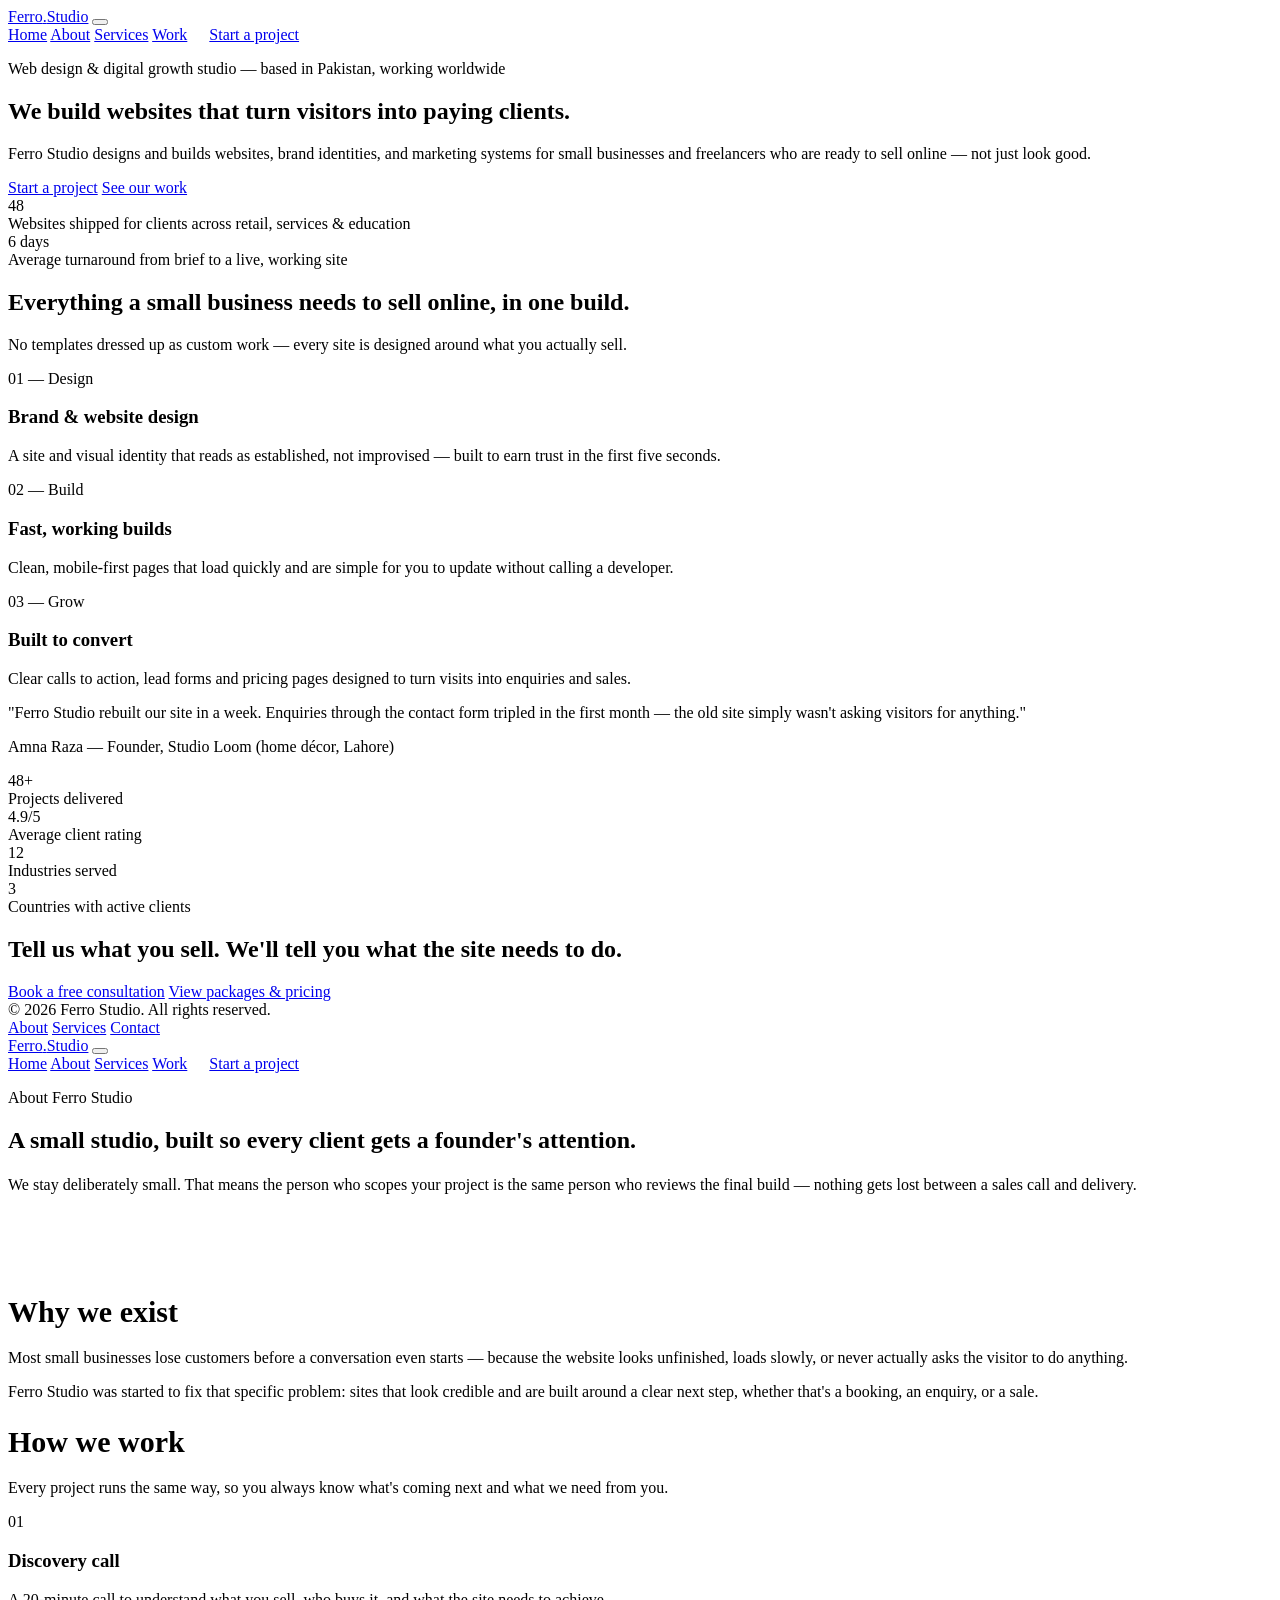
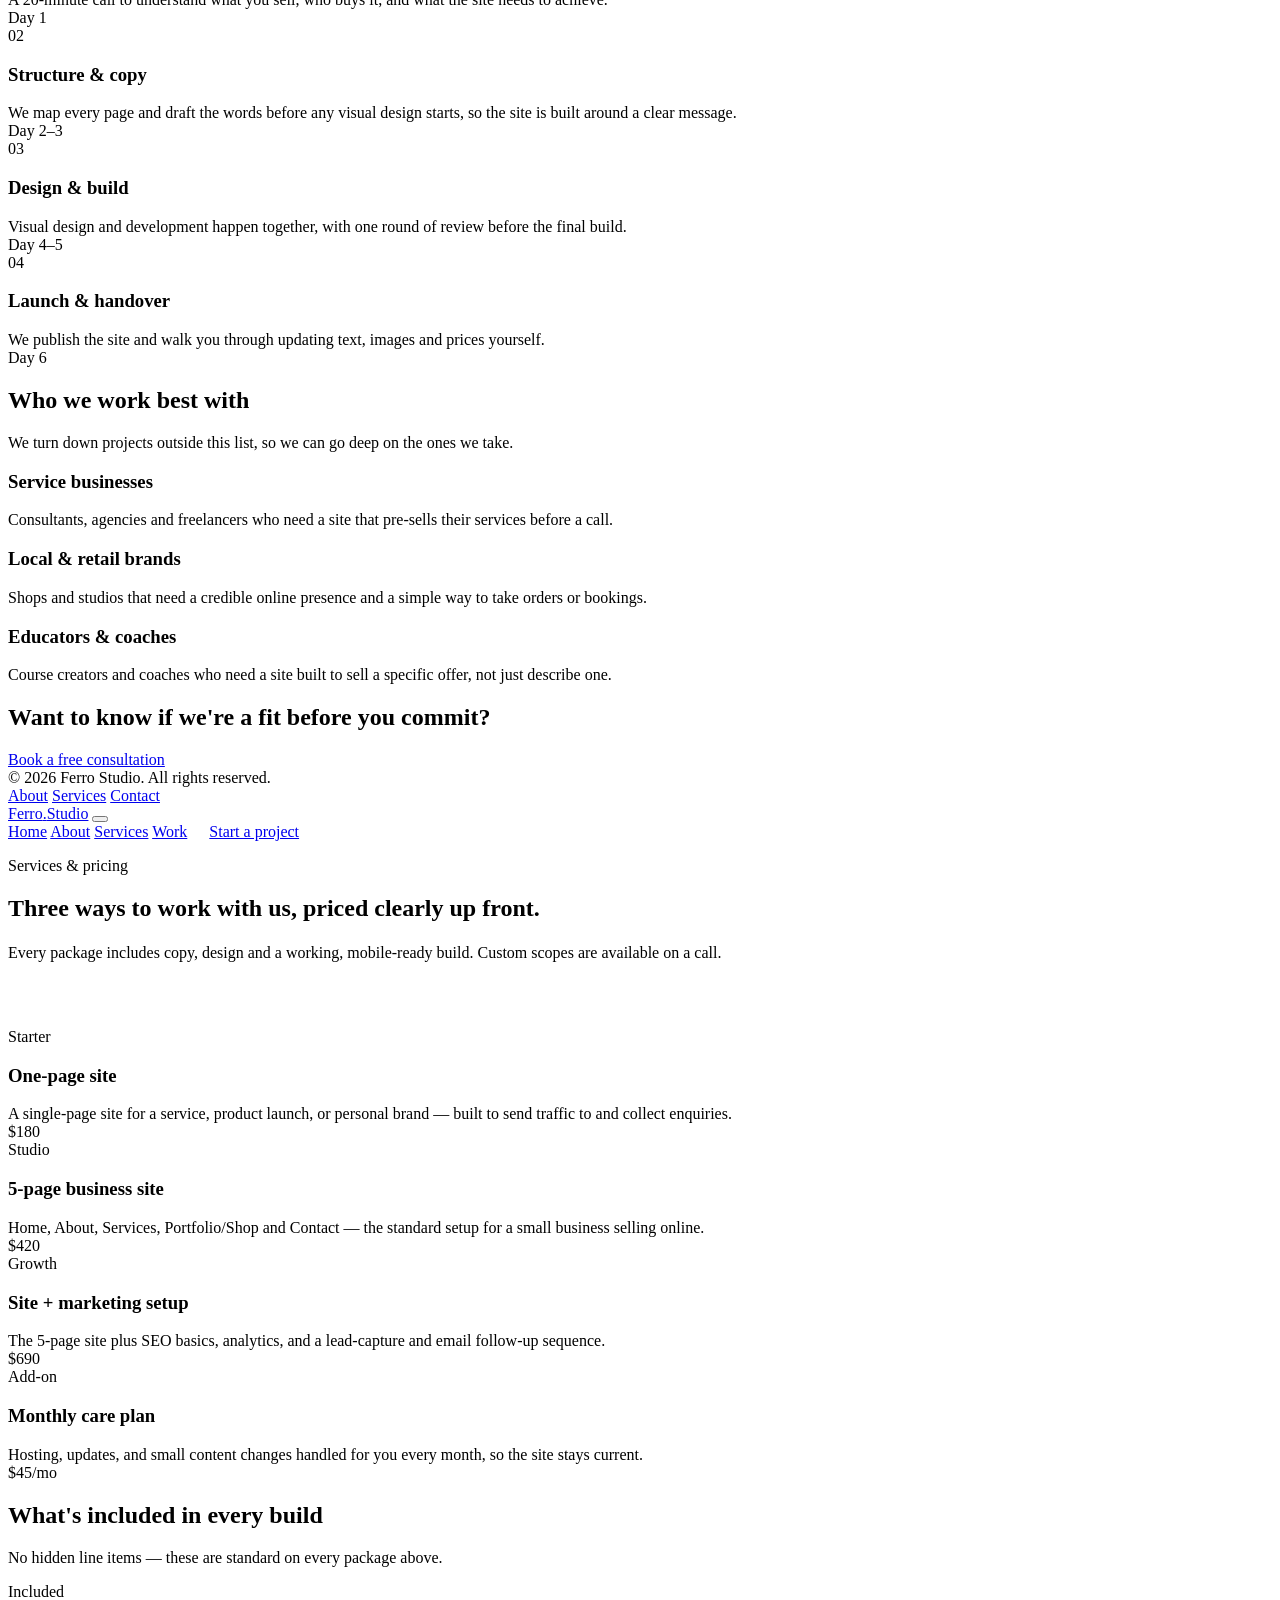
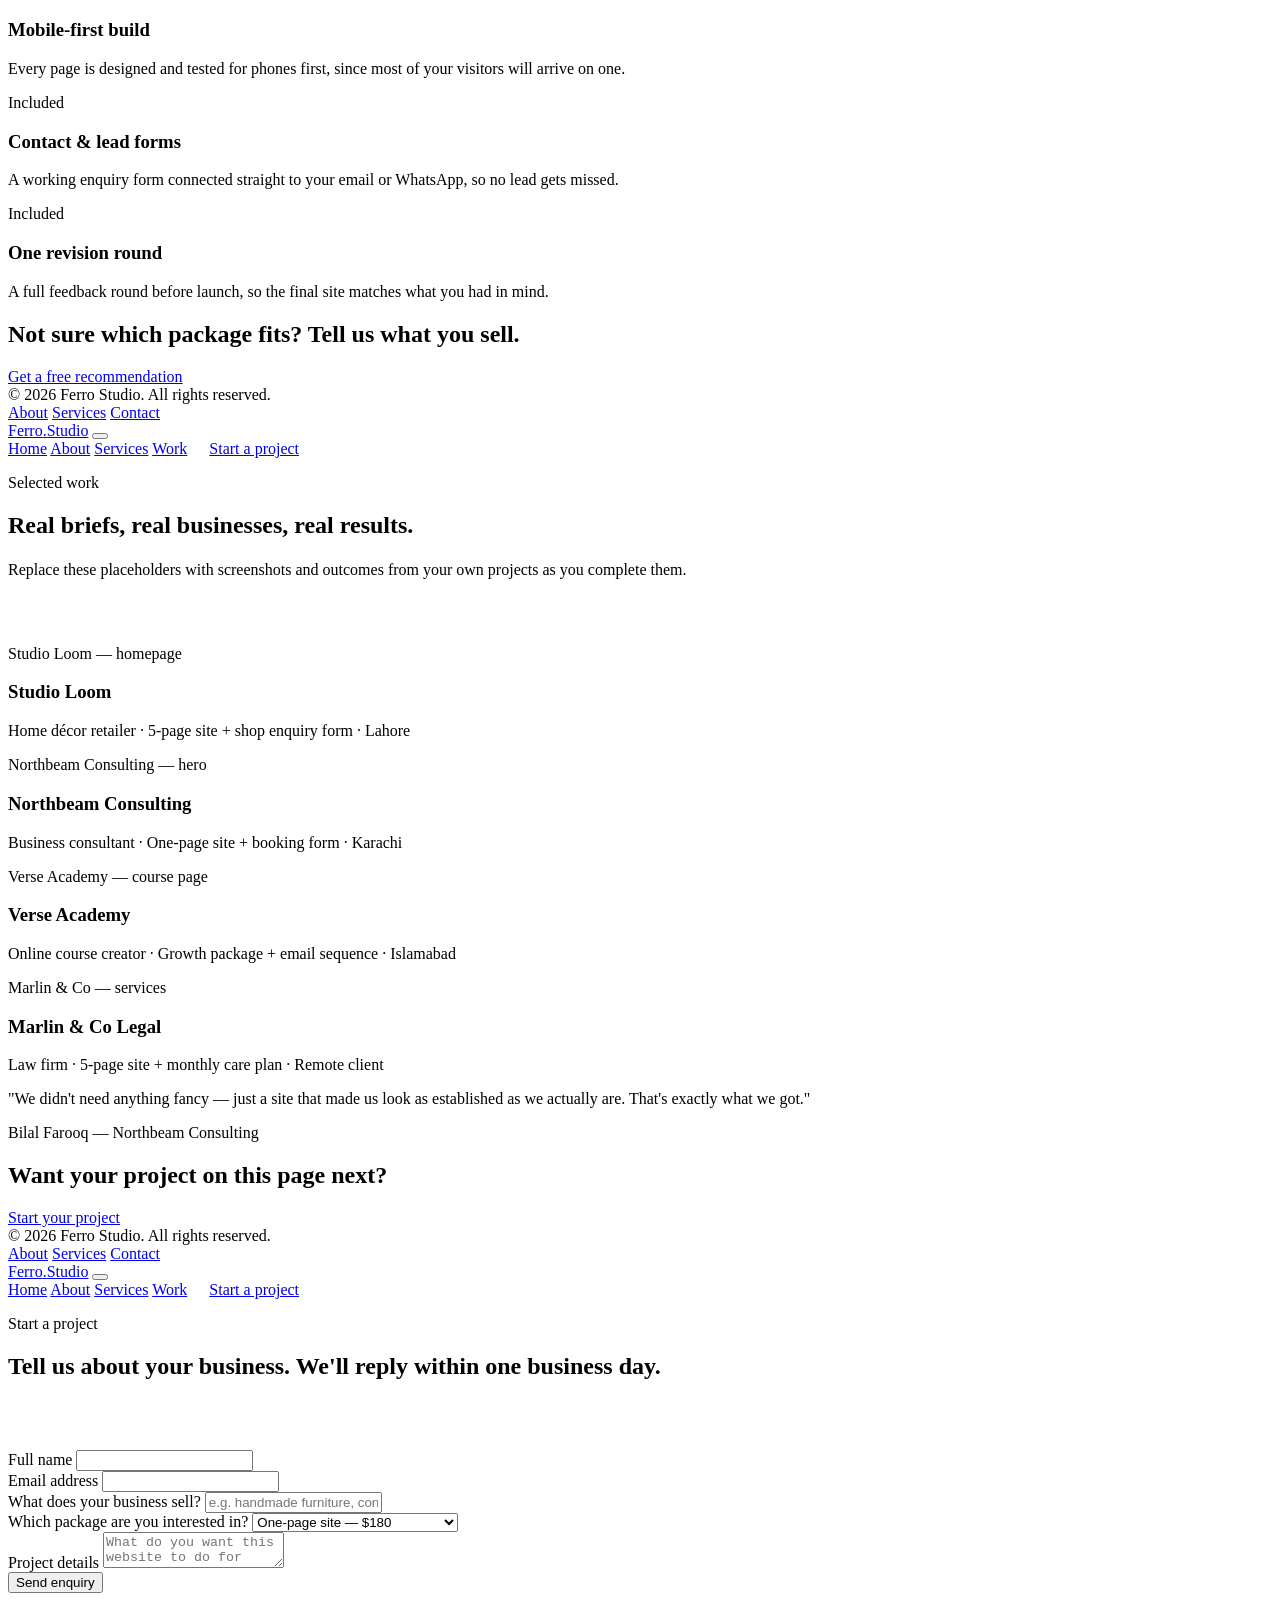
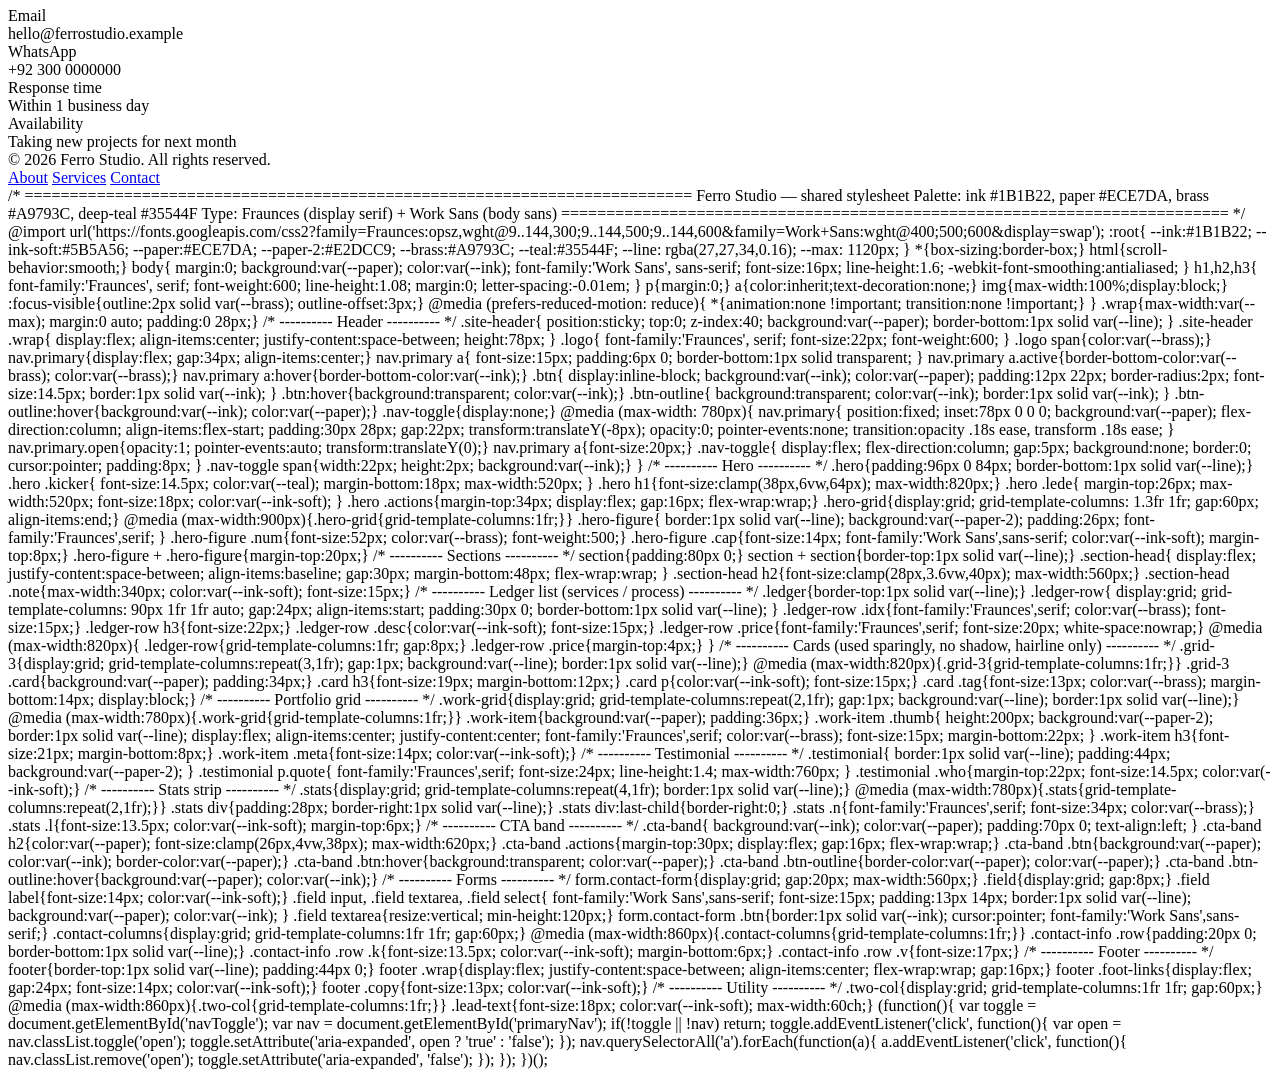
==== index.html @ f10ee331 "Create index.html" ====
<!DOCTYPE html>
<html lang="en">
<head>
<meta charset="UTF-8">
<meta name="viewport" content="width=device-width, initial-scale=1.0">
<title>Ferro Studio — Web Design & Digital Growth Studio</title>
<meta name="description" content="Ferro Studio builds websites, brand identities and growth campaigns for small businesses ready to sell online.">
<link rel="stylesheet" href="style.css">
</head>
<body>

<header class="site-header">
  <div class="wrap">
    <a href="index.html" class="logo">Ferro<span>.</span>Studio</a>
    <button class="nav-toggle" aria-label="Menu" aria-expanded="false" id="navToggle">
      <span></span><span></span><span></span>
    </button>
    <nav class="primary" id="primaryNav">
      <a href="index.html" class="active">Home</a>
      <a href="about.html">About</a>
      <a href="services.html">Services</a>
      <a href="portfolio.html">Work</a>
      <a href="contact.html" class="btn-outline" style="padding:9px 18px; border-radius:2px;">Start a project</a>
    </nav>
  </div>
</header>

<section class="hero">
  <div class="wrap hero-grid">
    <div>
      <p class="kicker">Web design & digital growth studio — based in Pakistan, working worldwide</p>
      <h1>We build websites that turn visitors into paying clients.</h1>
      <p class="lede">Ferro Studio designs and builds websites, brand identities, and marketing systems for small businesses and freelancers who are ready to sell online — not just look good.</p>
      <div class="actions">
        <a href="contact.html" class="btn">Start a project</a>
        <a href="portfolio.html" class="btn-outline">See our work</a>
      </div>
    </div>
    <div>
      <div class="hero-figure">
        <div class="num">48</div>
        <div class="cap">Websites shipped for clients across retail, services & education</div>
      </div>
      <div class="hero-figure">
        <div class="num">6 days</div>
        <div class="cap">Average turnaround from brief to a live, working site</div>
      </div>
    </div>
  </div>
</section>

<section>
  <div class="wrap">
    <div class="section-head">
      <h2>Everything a small business needs to sell online, in one build.</h2>
      <p class="note">No templates dressed up as custom work — every site is designed around what you actually sell.</p>
    </div>
    <div class="grid-3">
      <div class="card">
        <span class="tag">01 — Design</span>
        <h3>Brand & website design</h3>
        <p>A site and visual identity that reads as established, not improvised — built to earn trust in the first five seconds.</p>
      </div>
      <div class="card">
        <span class="tag">02 — Build</span>
        <h3>Fast, working builds</h3>
        <p>Clean, mobile-first pages that load quickly and are simple for you to update without calling a developer.</p>
      </div>
      <div class="card">
        <span class="tag">03 — Grow</span>
        <h3>Built to convert</h3>
        <p>Clear calls to action, lead forms and pricing pages designed to turn visits into enquiries and sales.</p>
      </div>
    </div>
  </div>
</section>

<section>
  <div class="wrap">
    <div class="testimonial">
      <p class="quote">"Ferro Studio rebuilt our site in a week. Enquiries through the contact form tripled in the first month — the old site simply wasn't asking visitors for anything."</p>
      <p class="who">Amna Raza — Founder, Studio Loom (home décor, Lahore)</p>
    </div>
  </div>
</section>

<section>
  <div class="wrap">
    <div class="stats">
      <div><div class="n">48+</div><div class="l">Projects delivered</div></div>
      <div><div class="n">4.9/5</div><div class="l">Average client rating</div></div>
      <div><div class="n">12</div><div class="l">Industries served</div></div>
      <div><div class="n">3</div><div class="l">Countries with active clients</div></div>
    </div>
  </div>
</section>

<section class="cta-band">
  <div class="wrap">
    <h2>Tell us what you sell. We'll tell you what the site needs to do.</h2>
    <div class="actions">
      <a href="contact.html" class="btn">Book a free consultation</a>
      <a href="services.html" class="btn-outline">View packages & pricing</a>
    </div>
  </div>
</section>

<footer>
  <div class="wrap">
    <div class="copy">© 2026 Ferro Studio. All rights reserved.</div>
    <div class="foot-links">
      <a href="about.html">About</a>
      <a href="services.html">Services</a>
      <a href="contact.html">Contact</a>
    </div>
  </div>
</footer>

<script src="script.js"></script>
</body>
</html>
      <!DOCTYPE html>
<html lang="en">
<head>
<meta charset="UTF-8">
<meta name="viewport" content="width=device-width, initial-scale=1.0">
<title>About — Ferro Studio</title>
<meta name="description" content="How Ferro Studio works, and why clients hire us to build websites that sell.">
<link rel="stylesheet" href="style.css">
</head>
<body>

<header class="site-header">
  <div class="wrap">
    <a href="index.html" class="logo">Ferro<span>.</span>Studio</a>
    <button class="nav-toggle" aria-label="Menu" aria-expanded="false" id="navToggle">
      <span></span><span></span><span></span>
    </button>
    <nav class="primary" id="primaryNav">
      <a href="index.html">Home</a>
      <a href="about.html" class="active">About</a>
      <a href="services.html">Services</a>
      <a href="portfolio.html">Work</a>
      <a href="contact.html" class="btn-outline" style="padding:9px 18px; border-radius:2px;">Start a project</a>
    </nav>
  </div>
</header>

<section class="hero" style="padding-bottom:60px;">
  <div class="wrap">
    <p class="kicker">About Ferro Studio</p>
    <h1 style="max-width:760px;">A small studio, built so every client gets a founder's attention.</h1>
    <p class="lede" style="margin-top:22px;">We stay deliberately small. That means the person who scopes your project is the same person who reviews the final build — nothing gets lost between a sales call and delivery.</p>
  </div>
</section>

<section>
  <div class="wrap two-col">
    <div>
      <h2 style="font-size:30px; margin-bottom:20px;">Why we exist</h2>
      <p class="lead-text">Most small businesses lose customers before a conversation even starts — because the website looks unfinished, loads slowly, or never actually asks the visitor to do anything.</p>
      <p class="lead-text" style="margin-top:16px;">Ferro Studio was started to fix that specific problem: sites that look credible and are built around a clear next step, whether that's a booking, an enquiry, or a sale.</p>
    </div>
    <div>
      <h2 style="font-size:30px; margin-bottom:20px;">How we work</h2>
      <p class="lead-text">Every project runs the same way, so you always know what's coming next and what we need from you.</p>
    </div>
  </div>
</section>

<section>
  <div class="wrap">
    <div class="ledger">
      <div class="ledger-row">
        <div class="idx">01</div>
        <div><h3>Discovery call</h3></div>
        <div class="desc">A 20-minute call to understand what you sell, who buys it, and what the site needs to achieve.</div>
        <div class="price">Day 1</div>
      </div>
      <div class="ledger-row">
        <div class="idx">02</div>
        <div><h3>Structure & copy</h3></div>
        <div class="desc">We map every page and draft the words before any visual design starts, so the site is built around a clear message.</div>
        <div class="price">Day 2–3</div>
      </div>
      <div class="ledger-row">
        <div class="idx">03</div>
        <div><h3>Design & build</h3></div>
        <div class="desc">Visual design and development happen together, with one round of review before the final build.</div>
        <div class="price">Day 4–5</div>
      </div>
      <div class="ledger-row">
        <div class="idx">04</div>
        <div><h3>Launch & handover</h3></div>
        <div class="desc">We publish the site and walk you through updating text, images and prices yourself.</div>
        <div class="price">Day 6</div>
      </div>
    </div>
  </div>
</section>

<section>
  <div class="wrap">
    <div class="section-head">
      <h2>Who we work best with</h2>
      <p class="note">We turn down projects outside this list, so we can go deep on the ones we take.</p>
    </div>
    <div class="grid-3">
      <div class="card">
        <h3>Service businesses</h3>
        <p>Consultants, agencies and freelancers who need a site that pre-sells their services before a call.</p>
      </div>
      <div class="card">
        <h3>Local & retail brands</h3>
        <p>Shops and studios that need a credible online presence and a simple way to take orders or bookings.</p>
      </div>
      <div class="card">
        <h3>Educators & coaches</h3>
        <p>Course creators and coaches who need a site built to sell a specific offer, not just describe one.</p>
      </div>
    </div>
  </div>
</section>

<section class="cta-band">
  <div class="wrap">
    <h2>Want to know if we're a fit before you commit?</h2>
    <div class="actions">
      <a href="contact.html" class="btn">Book a free consultation</a>
    </div>
  </div>
</section>

<footer>
  <div class="wrap">
    <div class="copy">© 2026 Ferro Studio. All rights reserved.</div>
    <div class="foot-links">
      <a href="about.html">About</a>
      <a href="services.html">Services</a>
      <a href="contact.html">Contact</a>
    </div>
  </div>
</footer>

<script src="script.js"></script>
</body>
</html>
<!DOCTYPE html>
<html lang="en">
<head>
<meta charset="UTF-8">
<meta name="viewport" content="width=device-width, initial-scale=1.0">
<title>Services & Pricing — Ferro Studio</title>
<meta name="description" content="Website, brand identity and digital marketing packages from Ferro Studio.">
<link rel="stylesheet" href="style.css">
</head>
<body>

<header class="site-header">
  <div class="wrap">
    <a href="index.html" class="logo">Ferro<span>.</span>Studio</a>
    <button class="nav-toggle" aria-label="Menu" aria-expanded="false" id="navToggle">
      <span></span><span></span><span></span>
    </button>
    <nav class="primary" id="primaryNav">
      <a href="index.html">Home</a>
      <a href="about.html">About</a>
      <a href="services.html" class="active">Services</a>
      <a href="portfolio.html">Work</a>
      <a href="contact.html" class="btn-outline" style="padding:9px 18px; border-radius:2px;">Start a project</a>
    </nav>
  </div>
</header>

<section class="hero" style="padding-bottom:50px;">
  <div class="wrap">
    <p class="kicker">Services & pricing</p>
    <h1 style="max-width:760px;">Three ways to work with us, priced clearly up front.</h1>
    <p class="lede" style="margin-top:22px;">Every package includes copy, design and a working, mobile-ready build. Custom scopes are available on a call.</p>
  </div>
</section>

<section>
  <div class="wrap">
    <div class="ledger">
      <div class="ledger-row">
        <div class="idx">Starter</div>
        <div><h3>One-page site</h3></div>
        <div class="desc">A single-page site for a service, product launch, or personal brand — built to send traffic to and collect enquiries.</div>
        <div class="price">$180</div>
      </div>
      <div class="ledger-row">
        <div class="idx">Studio</div>
        <div><h3>5-page business site</h3></div>
        <div class="desc">Home, About, Services, Portfolio/Shop and Contact — the standard setup for a small business selling online.</div>
        <div class="price">$420</div>
      </div>
      <div class="ledger-row">
        <div class="idx">Growth</div>
        <div><h3>Site + marketing setup</h3></div>
        <div class="desc">The 5-page site plus SEO basics, analytics, and a lead-capture and email follow-up sequence.</div>
        <div class="price">$690</div>
      </div>
      <div class="ledger-row">
        <div class="idx">Add-on</div>
        <div><h3>Monthly care plan</h3></div>
        <div class="desc">Hosting, updates, and small content changes handled for you every month, so the site stays current.</div>
        <div class="price">$45/mo</div>
      </div>
    </div>
  </div>
</section>

<section>
  <div class="wrap">
    <div class="section-head">
      <h2>What's included in every build</h2>
      <p class="note">No hidden line items — these are standard on every package above.</p>
    </div>
    <div class="grid-3">
      <div class="card">
        <span class="tag">Included</span>
        <h3>Mobile-first build</h3>
        <p>Every page is designed and tested for phones first, since most of your visitors will arrive on one.</p>
      </div>
      <div class="card">
        <span class="tag">Included</span>
        <h3>Contact & lead forms</h3>
        <p>A working enquiry form connected straight to your email or WhatsApp, so no lead gets missed.</p>
      </div>
      <div class="card">
        <span class="tag">Included</span>
        <h3>One revision round</h3>
        <p>A full feedback round before launch, so the final site matches what you had in mind.</p>
      </div>
    </div>
  </div>
</section>

<section class="cta-band">
  <div class="wrap">
    <h2>Not sure which package fits? Tell us what you sell.</h2>
    <div class="actions">
      <a href="contact.html" class="btn">Get a free recommendation</a>
    </div>
  </div>
</section>

<footer>
  <div class="wrap">
    <div class="copy">© 2026 Ferro Studio. All rights reserved.</div>
    <div class="foot-links">
      <a href="about.html">About</a>
      <a href="services.html">Services</a>
      <a href="contact.html">Contact</a>
    </div>
  </div>
</footer>

<script src="script.js"></script>
</body>
</html>
<!DOCTYPE html>
<html lang="en">
<head>
<meta charset="UTF-8">
<meta name="viewport" content="width=device-width, initial-scale=1.0">
<title>Work — Ferro Studio</title>
<meta name="description" content="Recent websites and brand projects built by Ferro Studio.">
<link rel="stylesheet" href="style.css">
</head>
<body>

<header class="site-header">
  <div class="wrap">
    <a href="index.html" class="logo">Ferro<span>.</span>Studio</a>
    <button class="nav-toggle" aria-label="Menu" aria-expanded="false" id="navToggle">
      <span></span><span></span><span></span>
    </button>
    <nav class="primary" id="primaryNav">
      <a href="index.html">Home</a>
      <a href="about.html">About</a>
      <a href="services.html">Services</a>
      <a href="portfolio.html" class="active">Work</a>
      <a href="contact.html" class="btn-outline" style="padding:9px 18px; border-radius:2px;">Start a project</a>
    </nav>
  </div>
</header>

<section class="hero" style="padding-bottom:50px;">
  <div class="wrap">
    <p class="kicker">Selected work</p>
    <h1 style="max-width:760px;">Real briefs, real businesses, real results.</h1>
    <p class="lede" style="margin-top:22px;">Replace these placeholders with screenshots and outcomes from your own projects as you complete them.</p>
  </div>
</section>

<section>
  <div class="wrap">
    <div class="work-grid">
      <div class="work-item">
        <div class="thumb">Studio Loom — homepage</div>
        <h3>Studio Loom</h3>
        <p class="meta">Home décor retailer · 5-page site + shop enquiry form · Lahore</p>
      </div>
      <div class="work-item">
        <div class="thumb">Northbeam Consulting — hero</div>
        <h3>Northbeam Consulting</h3>
        <p class="meta">Business consultant · One-page site + booking form · Karachi</p>
      </div>
      <div class="work-item">
        <div class="thumb">Verse Academy — course page</div>
        <h3>Verse Academy</h3>
        <p class="meta">Online course creator · Growth package + email sequence · Islamabad</p>
      </div>
      <div class="work-item">
        <div class="thumb">Marlin & Co — services</div>
        <h3>Marlin & Co Legal</h3>
        <p class="meta">Law firm · 5-page site + monthly care plan · Remote client</p>
      </div>
    </div>
  </div>
</section>

<section>
  <div class="wrap">
    <div class="testimonial">
      <p class="quote">"We didn't need anything fancy — just a site that made us look as established as we actually are. That's exactly what we got."</p>
      <p class="who">Bilal Farooq — Northbeam Consulting</p>
    </div>
  </div>
</section>

<section class="cta-band">
  <div class="wrap">
    <h2>Want your project on this page next?</h2>
    <div class="actions">
      <a href="contact.html" class="btn">Start your project</a>
    </div>
  </div>
</section>

<footer>
  <div class="wrap">
    <div class="copy">© 2026 Ferro Studio. All rights reserved.</div>
    <div class="foot-links">
      <a href="about.html">About</a>
      <a href="services.html">Services</a>
      <a href="contact.html">Contact</a>
    </div>
  </div>
</footer>

<script src="script.js"></script>
</body>
</html>
<!DOCTYPE html>
<html lang="en">
<head>
<meta charset="UTF-8">
<meta name="viewport" content="width=device-width, initial-scale=1.0">
<title>Contact — Ferro Studio</title>
<meta name="description" content="Start a website or branding project with Ferro Studio.">
<link rel="stylesheet" href="style.css">
</head>
<body>

<header class="site-header">
  <div class="wrap">
    <a href="index.html" class="logo">Ferro<span>.</span>Studio</a>
    <button class="nav-toggle" aria-label="Menu" aria-expanded="false" id="navToggle">
      <span></span><span></span><span></span>
    </button>
    <nav class="primary" id="primaryNav">
      <a href="index.html">Home</a>
      <a href="about.html">About</a>
      <a href="services.html">Services</a>
      <a href="portfolio.html">Work</a>
      <a href="contact.html" class="active btn-outline" style="padding:9px 18px; border-radius:2px;">Start a project</a>
    </nav>
  </div>
</header>

<section class="hero" style="padding-bottom:50px;">
  <div class="wrap">
    <p class="kicker">Start a project</p>
    <h1 style="max-width:760px;">Tell us about your business. We'll reply within one business day.</h1>
  </div>
</section>

<section style="padding-top:0;">
  <div class="wrap contact-columns">
    <div>
      <form class="contact-form" id="leadForm">
        <div class="field">
          <label for="name">Full name</label>
          <input type="text" id="name" name="name" required>
        </div>
        <div class="field">
          <label for="email">Email address</label>
          <input type="email" id="email" name="email" required>
        </div>
        <div class="field">
          <label for="business">What does your business sell?</label>
          <input type="text" id="business" name="business" placeholder="e.g. handmade furniture, consulting services">
        </div>
        <div class="field">
          <label for="package">Which package are you interested in?</label>
          <select id="package" name="package">
            <option>One-page site — $180</option>
            <option>5-page business site — $420</option>
            <option>Site + marketing setup — $690</option>
            <option>Not sure yet</option>
          </select>
        </div>
        <div class="field">
          <label for="message">Project details</label>
          <textarea id="message" name="message" placeholder="What do you want this website to do for you?"></textarea>
        </div>
        <button type="submit" class="btn">Send enquiry</button>
        <p id="formNote" style="font-size:14px; color:var(--ink-soft);"></p>
      </form>
    </div>
    <div class="contact-info">
      <div class="row">
        <div class="k">Email</div>
        <div class="v">hello@ferrostudio.example</div>
      </div>
      <div class="row">
        <div class="k">WhatsApp</div>
        <div class="v">+92 300 0000000</div>
      </div>
      <div class="row">
        <div class="k">Response time</div>
        <div class="v">Within 1 business day</div>
      </div>
      <div class="row">
        <div class="k">Availability</div>
        <div class="v">Taking new projects for next month</div>
      </div>
    </div>
  </div>
</section>

<footer>
  <div class="wrap">
    <div class="copy">© 2026 Ferro Studio. All rights reserved.</div>
    <div class="foot-links">
      <a href="about.html">About</a>
      <a href="services.html">Services</a>
      <a href="contact.html">Contact</a>
    </div>
  </div>
</footer>

<script src="script.js"></script>
<script>
  document.getElementById('leadForm').addEventListener('submit', function(e){
    e.preventDefault();
    const name = document.getElementById('name').value;
    const email = document.getElementById('email').value;
    const business = document.getElementById('business').value;
    const pkg = document.getElementById('package').value;
    const message = document.getElementById('message').value;
    const subject = encodeURIComponent('New project enquiry — ' + name);
    const body = encodeURIComponent(
      'Name: ' + name + '\nEmail: ' + email + '\nBusiness: ' + business +
      '\nPackage: ' + pkg + '\nDetails: ' + message
    );
    window.location.href = 'mailto:hello@ferrostudio.example?subject=' + subject + '&body=' + body;
    document.getElementById('formNote').textContent = "Opening your email app to send this enquiry…";
  });
</script>
</body>
</html>
/* ==========================================================================
   Ferro Studio — shared stylesheet
   Palette: ink #1B1B22, paper #ECE7DA, brass #A9793C, deep-teal #35544F
   Type: Fraunces (display serif) + Work Sans (body sans)
   ========================================================================== */

@import url('https://fonts.googleapis.com/css2?family=Fraunces:opsz,wght@9..144,300;9..144,500;9..144,600&family=Work+Sans:wght@400;500;600&display=swap');

:root{
  --ink:#1B1B22;
  --ink-soft:#5B5A56;
  --paper:#ECE7DA;
  --paper-2:#E2DCC9;
  --brass:#A9793C;
  --teal:#35544F;
  --line: rgba(27,27,34,0.16);
  --max: 1120px;
}

*{box-sizing:border-box;}
html{scroll-behavior:smooth;}
body{
  margin:0;
  background:var(--paper);
  color:var(--ink);
  font-family:'Work Sans', sans-serif;
  font-size:16px;
  line-height:1.6;
  -webkit-font-smoothing:antialiased;
}
h1,h2,h3{
  font-family:'Fraunces', serif;
  font-weight:600;
  line-height:1.08;
  margin:0;
  letter-spacing:-0.01em;
}
p{margin:0;}
a{color:inherit;text-decoration:none;}
img{max-width:100%;display:block;}
:focus-visible{outline:2px solid var(--brass); outline-offset:3px;}
@media (prefers-reduced-motion: reduce){
  *{animation:none !important; transition:none !important;}
}

.wrap{max-width:var(--max); margin:0 auto; padding:0 28px;}

/* ---------- Header ---------- */
.site-header{
  position:sticky; top:0; z-index:40;
  background:var(--paper);
  border-bottom:1px solid var(--line);
}
.site-header .wrap{
  display:flex; align-items:center; justify-content:space-between;
  height:78px;
}
.logo{
  font-family:'Fraunces', serif;
  font-size:22px;
  font-weight:600;
}
.logo span{color:var(--brass);}
nav.primary{display:flex; gap:34px; align-items:center;}
nav.primary a{
  font-size:15px;
  padding:6px 0;
  border-bottom:1px solid transparent;
}
nav.primary a.active{border-bottom-color:var(--brass); color:var(--brass);}
nav.primary a:hover{border-bottom-color:var(--ink);}
.btn{
  display:inline-block;
  background:var(--ink);
  color:var(--paper);
  padding:12px 22px;
  border-radius:2px;
  font-size:14.5px;
  border:1px solid var(--ink);
}
.btn:hover{background:transparent; color:var(--ink);}
.btn-outline{
  background:transparent; color:var(--ink); border:1px solid var(--ink);
}
.btn-outline:hover{background:var(--ink); color:var(--paper);}
.nav-toggle{display:none;}

@media (max-width: 780px){
  nav.primary{
    position:fixed; inset:78px 0 0 0; background:var(--paper);
    flex-direction:column; align-items:flex-start; padding:30px 28px;
    gap:22px; transform:translateY(-8px); opacity:0; pointer-events:none;
    transition:opacity .18s ease, transform .18s ease;
  }
  nav.primary.open{opacity:1; pointer-events:auto; transform:translateY(0);}
  nav.primary a{font-size:20px;}
  .nav-toggle{
    display:flex; flex-direction:column; gap:5px; background:none; border:0;
    cursor:pointer; padding:8px;
  }
  .nav-toggle span{width:22px; height:2px; background:var(--ink);}
}

/* ---------- Hero ---------- */
.hero{padding:96px 0 84px; border-bottom:1px solid var(--line);}
.hero .kicker{
  font-size:14.5px; color:var(--teal); margin-bottom:18px; max-width:520px;
}
.hero h1{font-size:clamp(38px,6vw,64px); max-width:820px;}
.hero .lede{
  margin-top:26px; max-width:520px; font-size:18px; color:var(--ink-soft);
}
.hero .actions{margin-top:34px; display:flex; gap:16px; flex-wrap:wrap;}

.hero-grid{display:grid; grid-template-columns: 1.3fr 1fr; gap:60px; align-items:end;}
@media (max-width:900px){.hero-grid{grid-template-columns:1fr;}}
.hero-figure{
  border:1px solid var(--line); background:var(--paper-2);
  padding:26px; font-family:'Fraunces',serif;
}
.hero-figure .num{font-size:52px; color:var(--brass); font-weight:500;}
.hero-figure .cap{font-size:14px; font-family:'Work Sans',sans-serif; color:var(--ink-soft); margin-top:8px;}
.hero-figure + .hero-figure{margin-top:20px;}

/* ---------- Sections ---------- */
section{padding:80px 0;}
section + section{border-top:1px solid var(--line);}
.section-head{
  display:flex; justify-content:space-between; align-items:baseline;
  gap:30px; margin-bottom:48px; flex-wrap:wrap;
}
.section-head h2{font-size:clamp(28px,3.6vw,40px); max-width:560px;}
.section-head .note{max-width:340px; color:var(--ink-soft); font-size:15px;}

/* ---------- Ledger list (services / process) ---------- */
.ledger{border-top:1px solid var(--line);}
.ledger-row{
  display:grid; grid-template-columns: 90px 1fr 1fr auto;
  gap:24px; align-items:start; padding:30px 0; border-bottom:1px solid var(--line);
}
.ledger-row .idx{font-family:'Fraunces',serif; color:var(--brass); font-size:15px;}
.ledger-row h3{font-size:22px;}
.ledger-row .desc{color:var(--ink-soft); font-size:15px;}
.ledger-row .price{font-family:'Fraunces',serif; font-size:20px; white-space:nowrap;}
@media (max-width:820px){
  .ledger-row{grid-template-columns:1fr; gap:8px;}
  .ledger-row .price{margin-top:4px;}
}

/* ---------- Cards (used sparingly, no shadow, hairline only) ---------- */
.grid-3{display:grid; grid-template-columns:repeat(3,1fr); gap:1px; background:var(--line); border:1px solid var(--line);}
@media (max-width:820px){.grid-3{grid-template-columns:1fr;}}
.grid-3 .card{background:var(--paper); padding:34px;}
.card h3{font-size:19px; margin-bottom:12px;}
.card p{color:var(--ink-soft); font-size:15px;}
.card .tag{font-size:13px; color:var(--brass); margin-bottom:14px; display:block;}

/* ---------- Portfolio grid ---------- */
.work-grid{display:grid; grid-template-columns:repeat(2,1fr); gap:1px; background:var(--line); border:1px solid var(--line);}
@media (max-width:780px){.work-grid{grid-template-columns:1fr;}}
.work-item{background:var(--paper); padding:36px;}
.work-item .thumb{
  height:200px; background:var(--paper-2); border:1px solid var(--line);
  display:flex; align-items:center; justify-content:center;
  font-family:'Fraunces',serif; color:var(--brass); font-size:15px; margin-bottom:22px;
}
.work-item h3{font-size:21px; margin-bottom:8px;}
.work-item .meta{font-size:14px; color:var(--ink-soft);}

/* ---------- Testimonial ---------- */
.testimonial{
  border:1px solid var(--line); padding:44px; background:var(--paper-2);
}
.testimonial p.quote{
  font-family:'Fraunces',serif; font-size:24px; line-height:1.4; max-width:760px;
}
.testimonial .who{margin-top:22px; font-size:14.5px; color:var(--ink-soft);}

/* ---------- Stats strip ---------- */
.stats{display:grid; grid-template-columns:repeat(4,1fr); border:1px solid var(--line);}
@media (max-width:780px){.stats{grid-template-columns:repeat(2,1fr);}}
.stats div{padding:28px; border-right:1px solid var(--line);}
.stats div:last-child{border-right:0;}
.stats .n{font-family:'Fraunces',serif; font-size:34px; color:var(--brass);}
.stats .l{font-size:13.5px; color:var(--ink-soft); margin-top:6px;}

/* ---------- CTA band ---------- */
.cta-band{
  background:var(--ink); color:var(--paper); padding:70px 0; text-align:left;
}
.cta-band h2{color:var(--paper); font-size:clamp(26px,4vw,38px); max-width:620px;}
.cta-band .actions{margin-top:30px; display:flex; gap:16px; flex-wrap:wrap;}
.cta-band .btn{background:var(--paper); color:var(--ink); border-color:var(--paper);}
.cta-band .btn:hover{background:transparent; color:var(--paper);}
.cta-band .btn-outline{border-color:var(--paper); color:var(--paper);}
.cta-band .btn-outline:hover{background:var(--paper); color:var(--ink);}

/* ---------- Forms ---------- */
form.contact-form{display:grid; gap:20px; max-width:560px;}
.field{display:grid; gap:8px;}
.field label{font-size:14px; color:var(--ink-soft);}
.field input, .field textarea, .field select{
  font-family:'Work Sans',sans-serif; font-size:15px; padding:13px 14px;
  border:1px solid var(--line); background:var(--paper); color:var(--ink);
}
.field textarea{resize:vertical; min-height:120px;}
form.contact-form .btn{border:1px solid var(--ink); cursor:pointer; font-family:'Work Sans',sans-serif;}

.contact-columns{display:grid; grid-template-columns:1fr 1fr; gap:60px;}
@media (max-width:860px){.contact-columns{grid-template-columns:1fr;}}
.contact-info .row{padding:20px 0; border-bottom:1px solid var(--line);}
.contact-info .row .k{font-size:13.5px; color:var(--ink-soft); margin-bottom:6px;}
.contact-info .row .v{font-size:17px;}

/* ---------- Footer ---------- */
footer{border-top:1px solid var(--line); padding:44px 0;}
footer .wrap{display:flex; justify-content:space-between; align-items:center; flex-wrap:wrap; gap:16px;}
footer .foot-links{display:flex; gap:24px; font-size:14px; color:var(--ink-soft);}
footer .copy{font-size:13px; color:var(--ink-soft);}

/* ---------- Utility ---------- */
.two-col{display:grid; grid-template-columns:1fr 1fr; gap:60px;}
@media (max-width:860px){.two-col{grid-template-columns:1fr;}}
.lead-text{font-size:18px; color:var(--ink-soft); max-width:60ch;}
(function(){
  var toggle = document.getElementById('navToggle');
  var nav = document.getElementById('primaryNav');
  if(!toggle || !nav) return;
  toggle.addEventListener('click', function(){
    var open = nav.classList.toggle('open');
    toggle.setAttribute('aria-expanded', open ? 'true' : 'false');
  });
  nav.querySelectorAll('a').forEach(function(a){
    a.addEventListener('click', function(){
      nav.classList.remove('open');
      toggle.setAttribute('aria-expanded', 'false');
    });
  });
})();
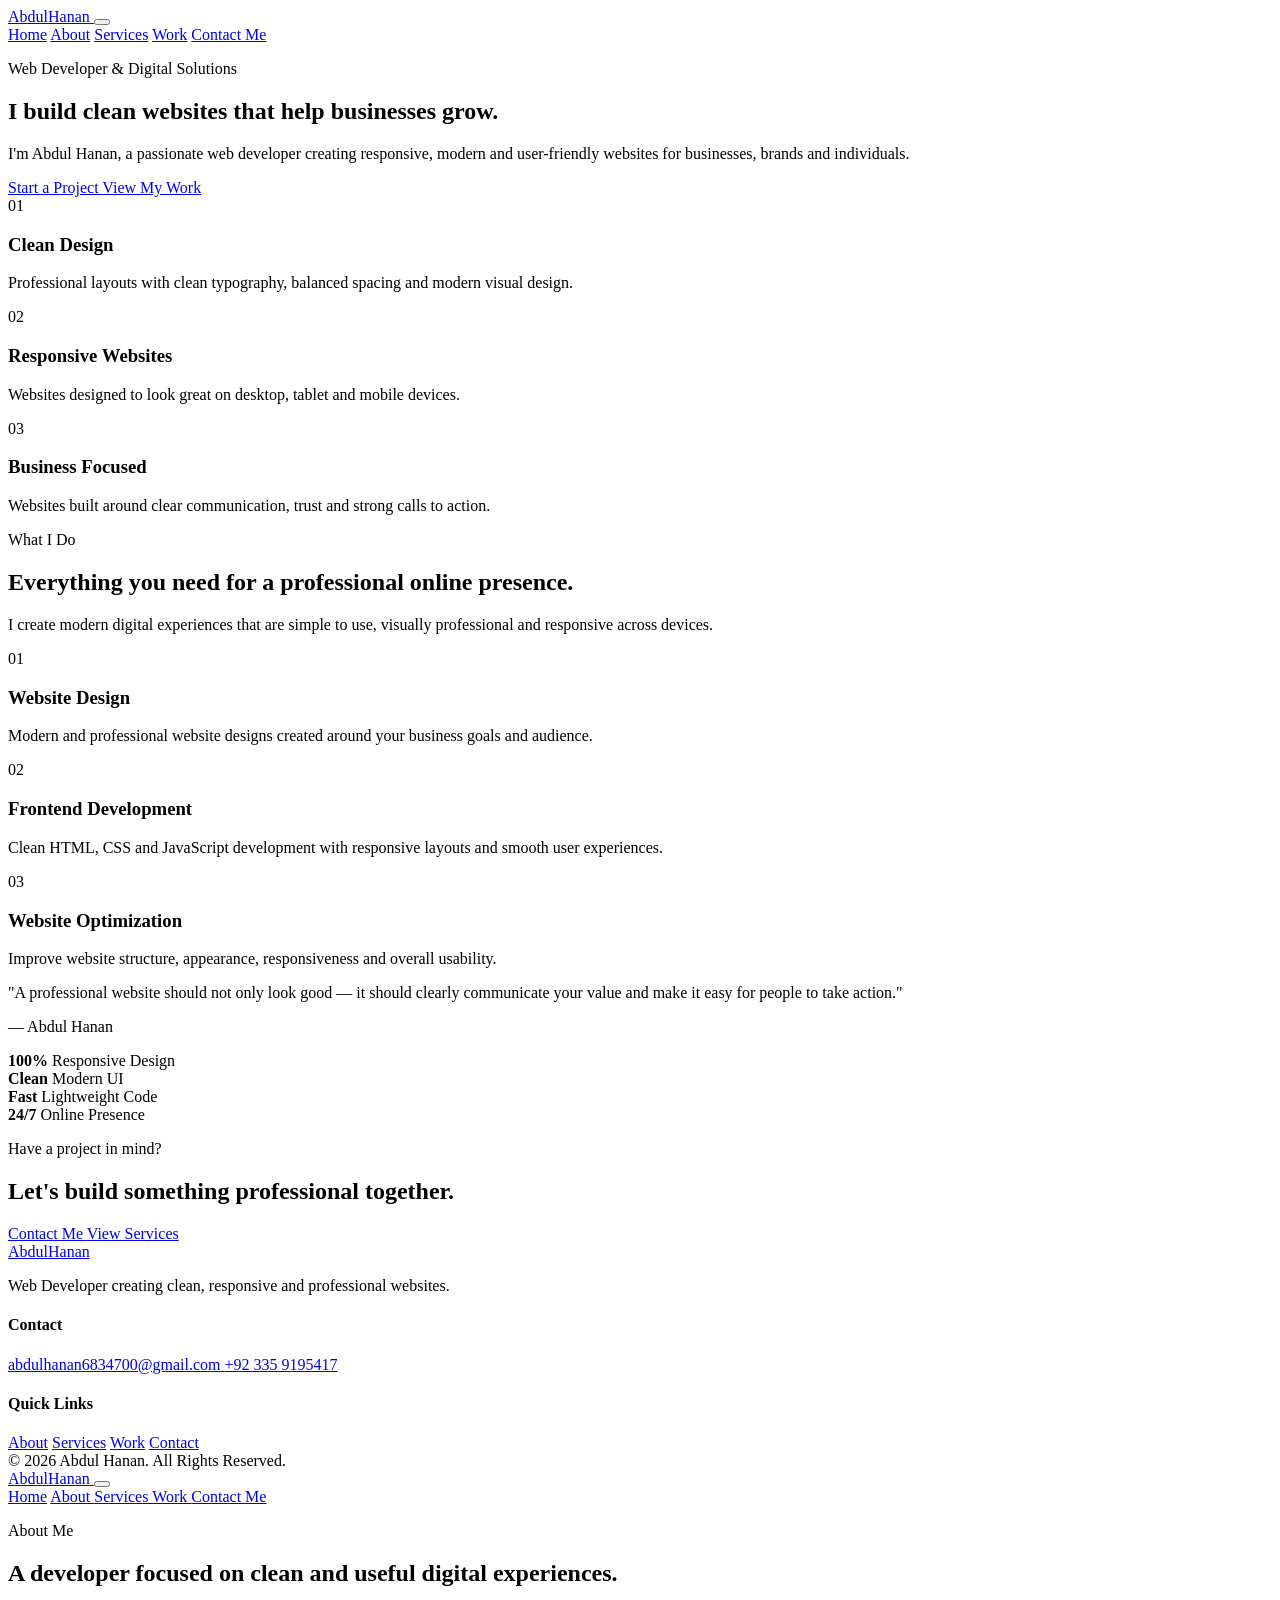
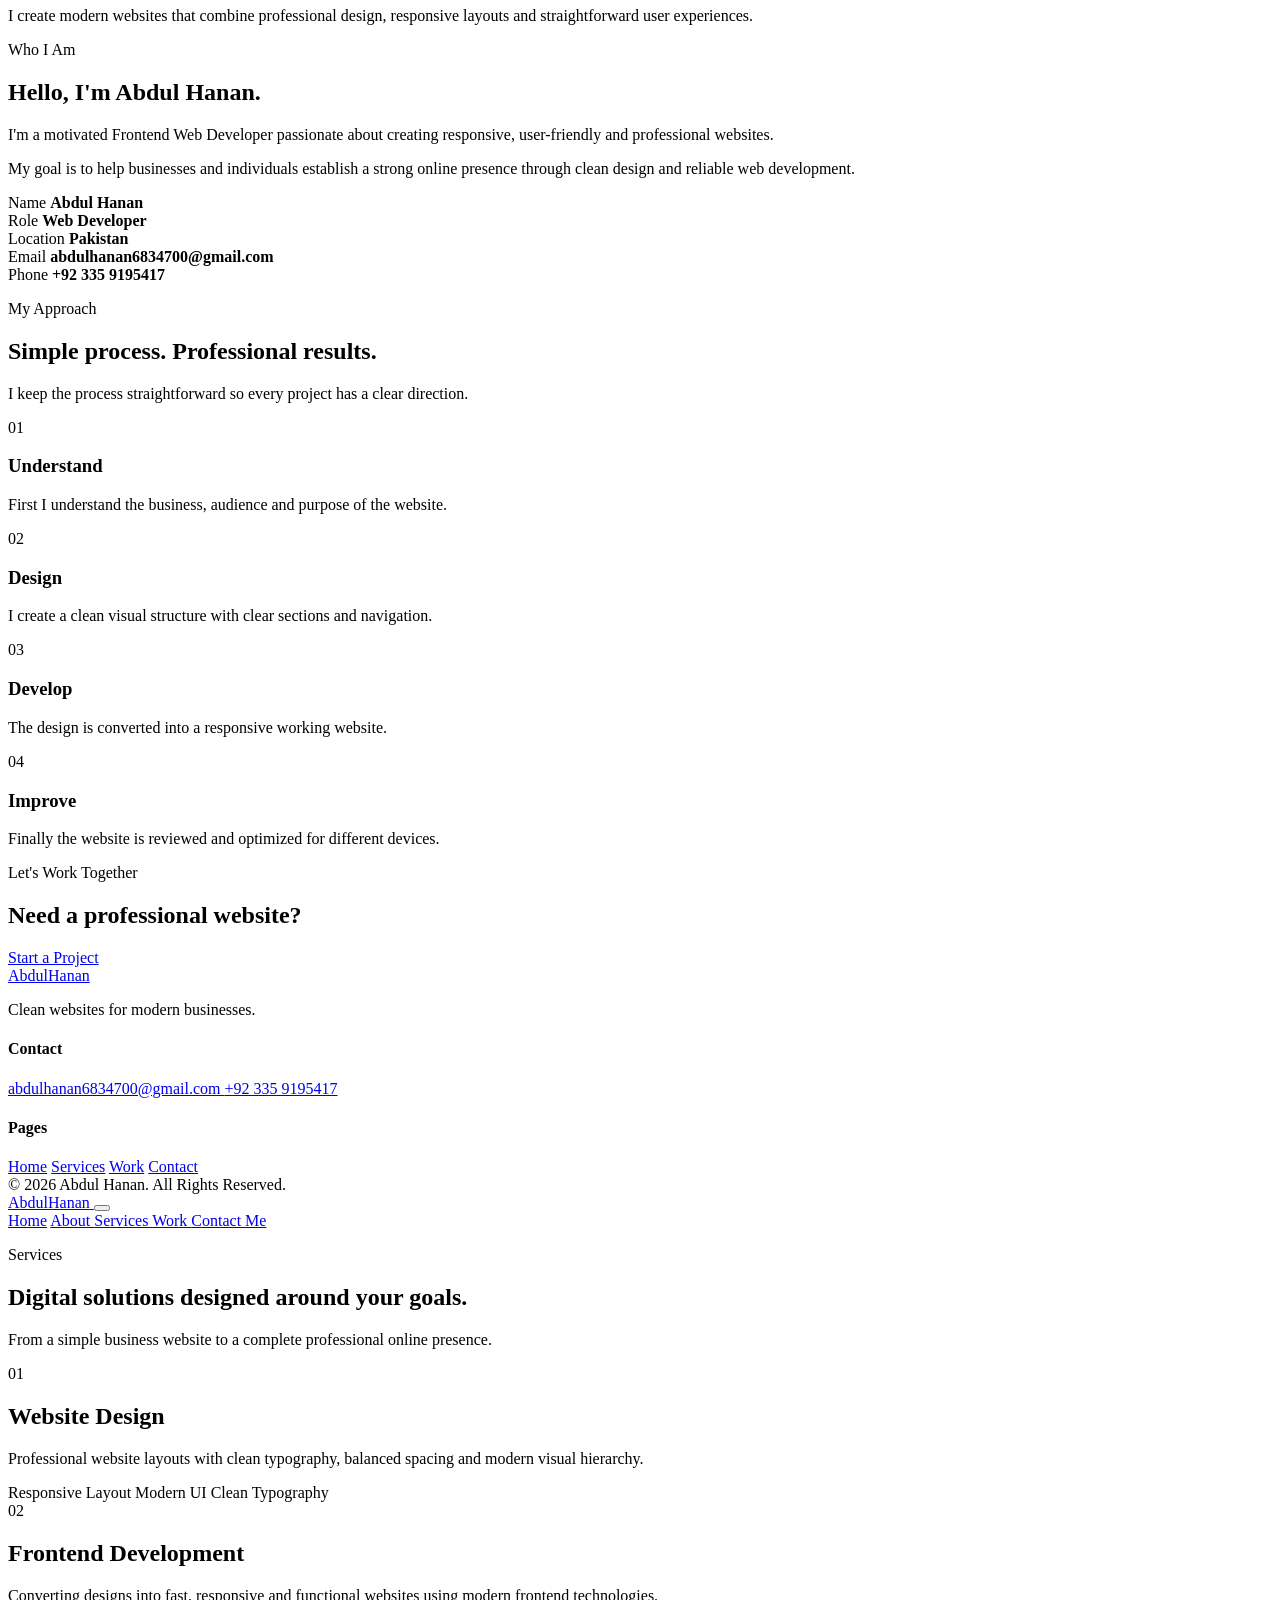
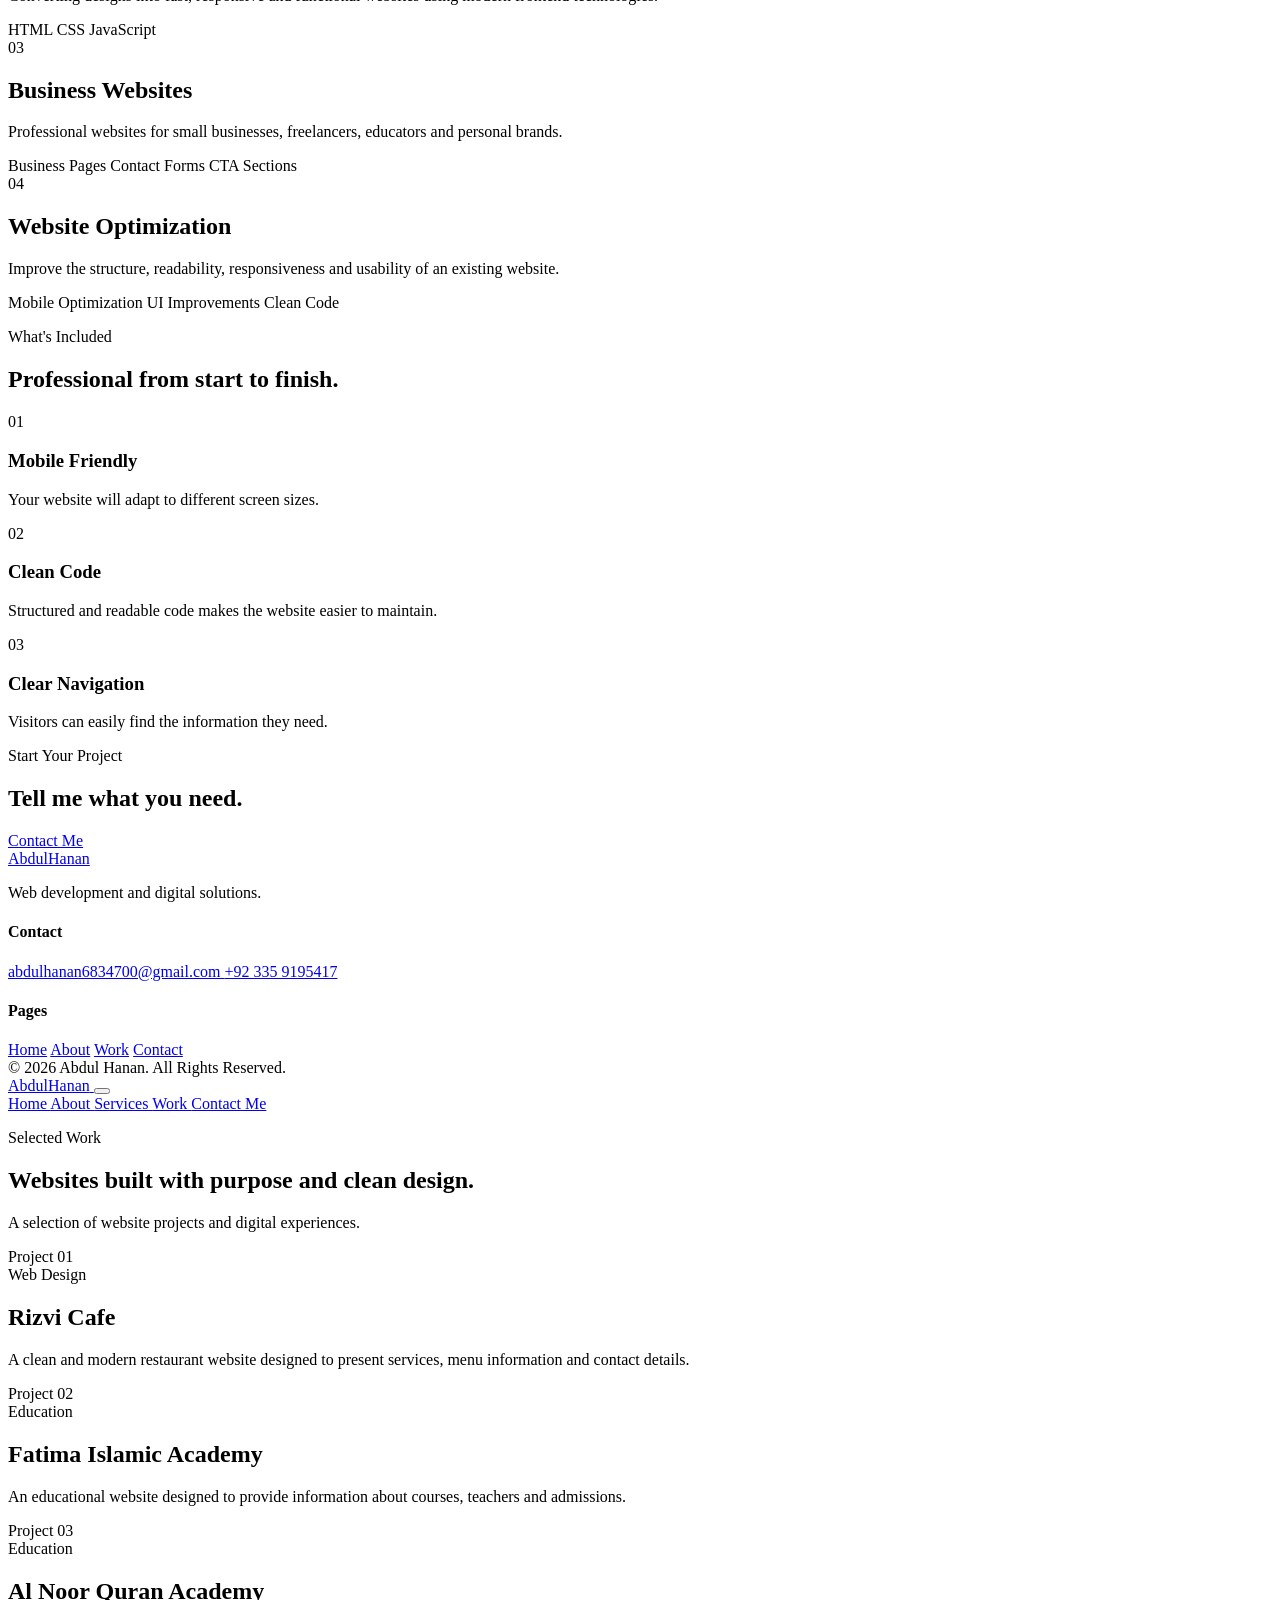
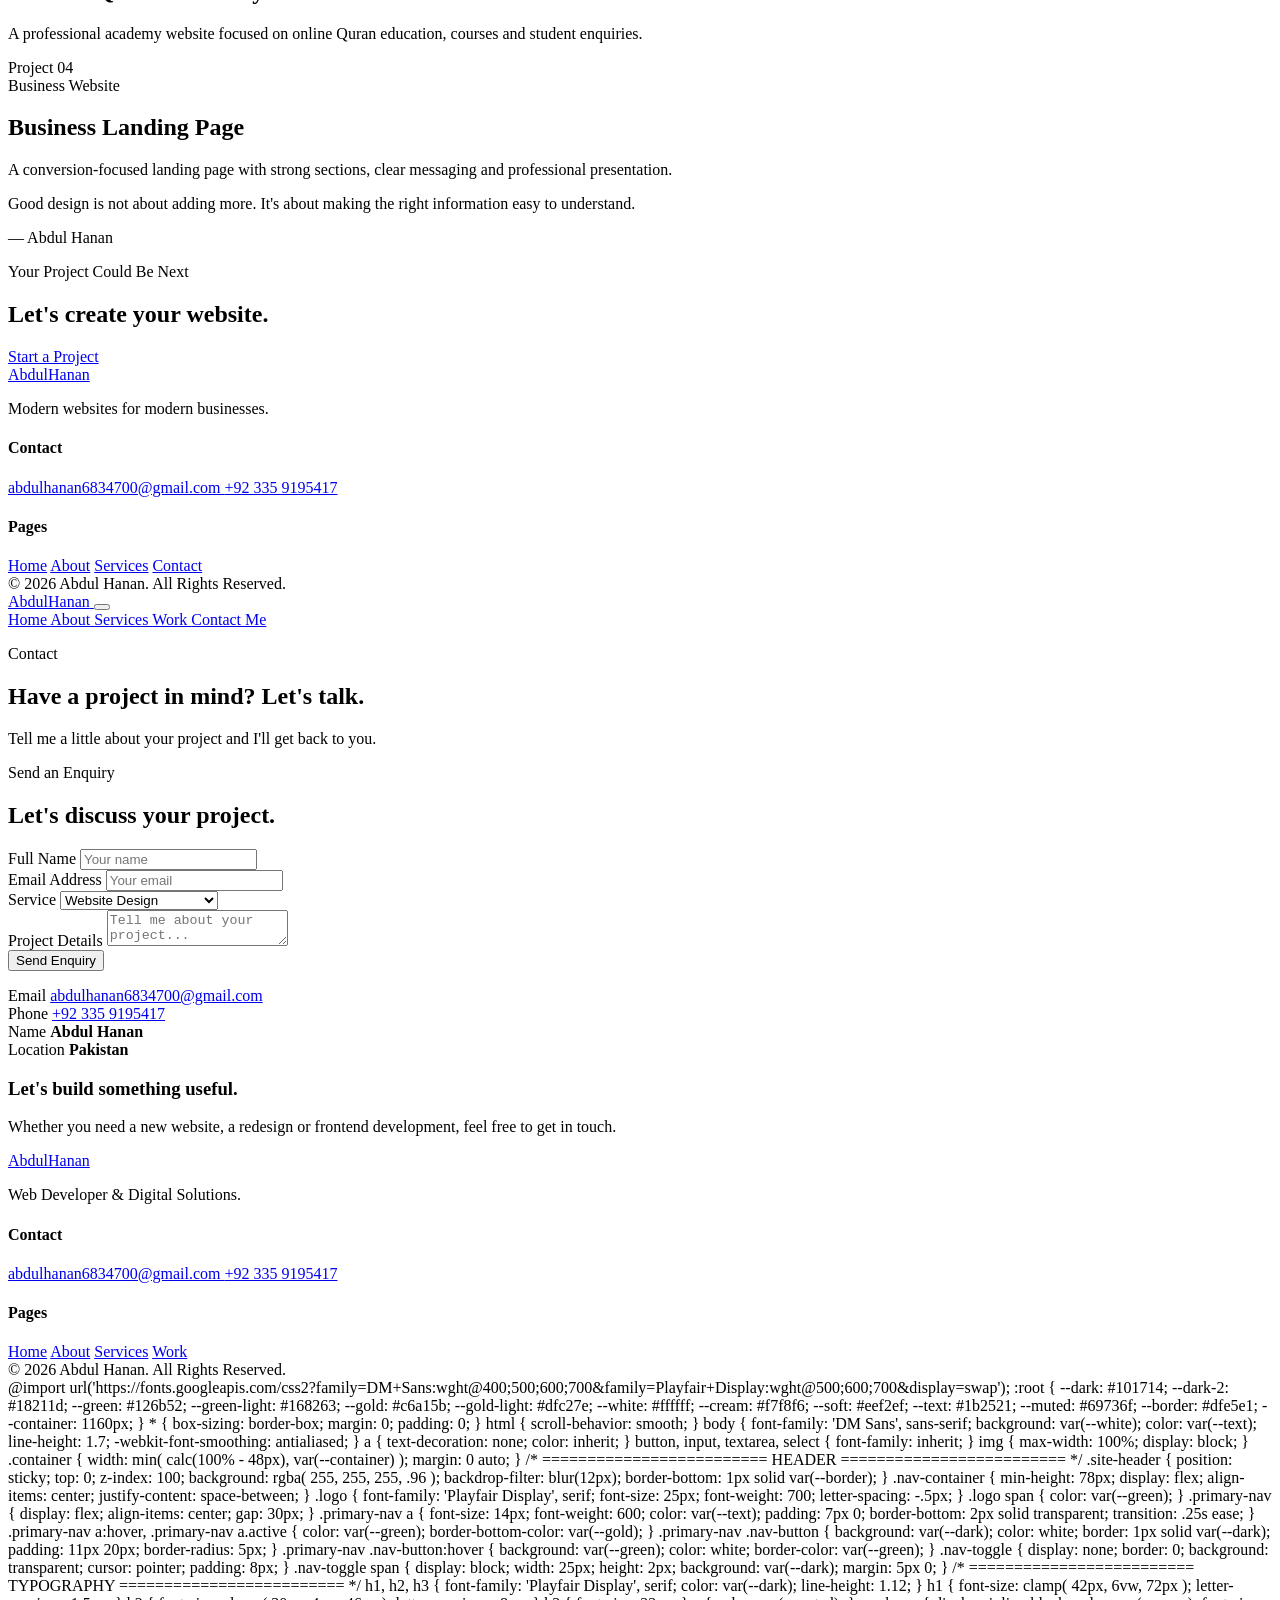
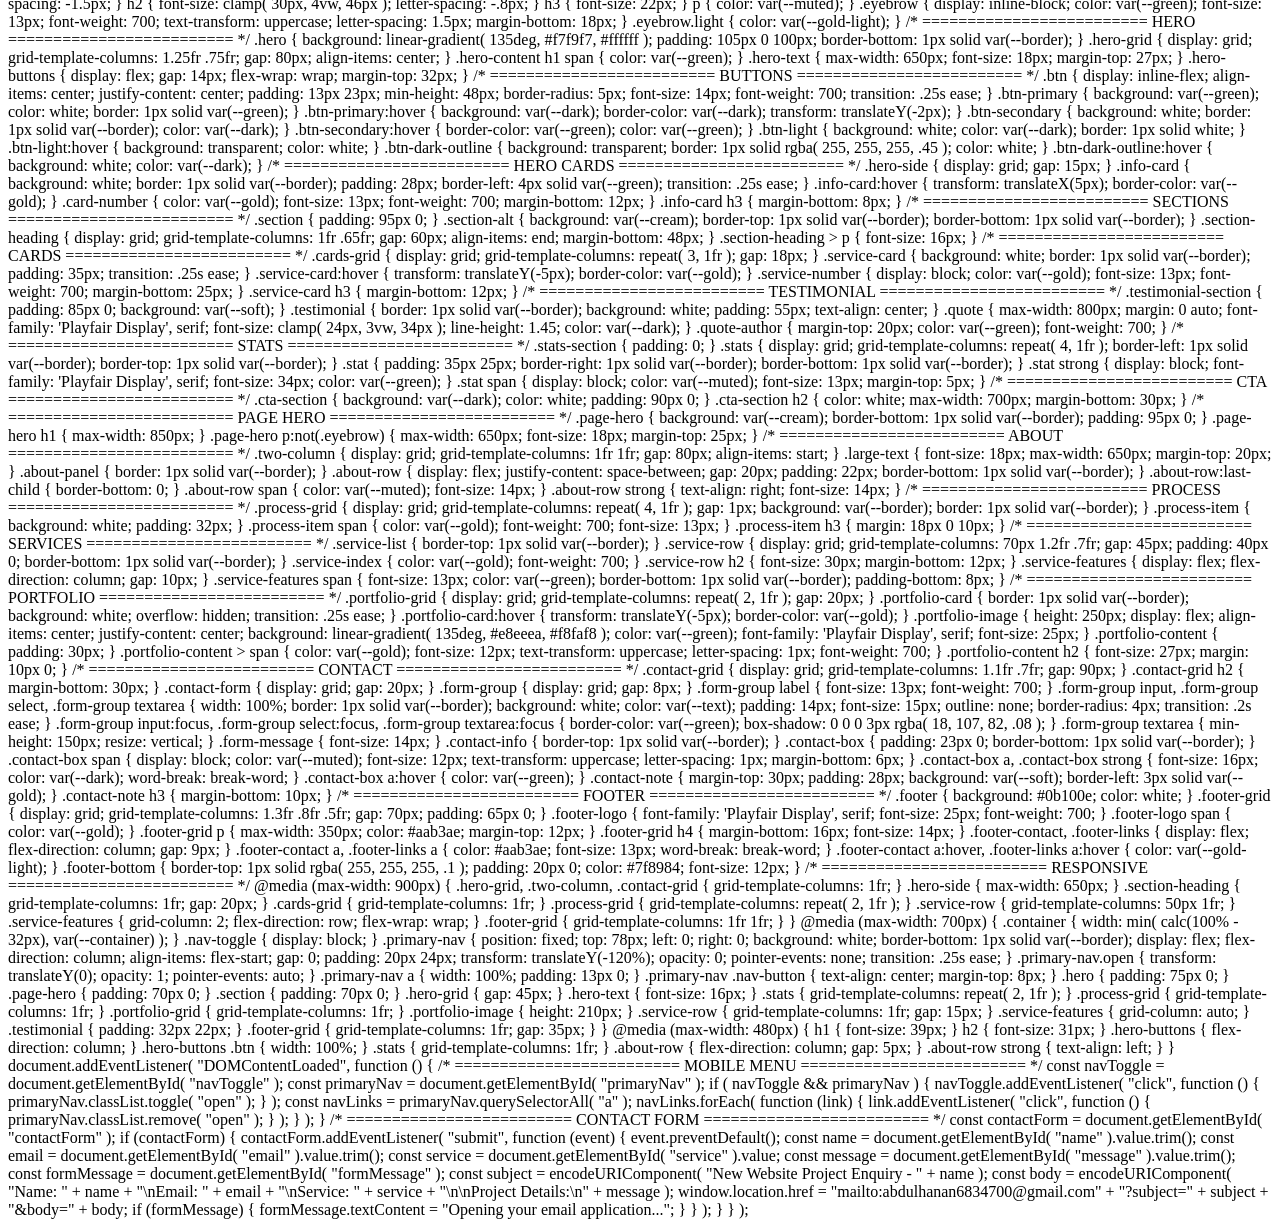
==== commit dc602ee8: "Update index.html" ====
--- a/index.html
+++ b/index.html
@@ -1,815 +1,3831 @@
 <!DOCTYPE html>
 <html lang="en">
 <head>
-<meta charset="UTF-8">
-<meta name="viewport" content="width=device-width, initial-scale=1.0">
-<title>Ferro Studio — Web Design & Digital Growth Studio</title>
-<meta name="description" content="Ferro Studio builds websites, brand identities and growth campaigns for small businesses ready to sell online.">
-<link rel="stylesheet" href="style.css">
+    <meta charset="UTF-8">
+    <meta name="viewport" content="width=device-width, initial-scale=1.0">
+
+    <title>Abdul Hanan | Web Developer & Digital Solutions</title>
+
+    <meta name="description"
+        content="Abdul Hanan is a professional web developer creating clean, responsive and modern websites for businesses, brands and individuals.">
+
+    <meta name="author" content="Abdul Hanan">
+
+    <link rel="stylesheet" href="style.css">
 </head>
+
 <body>
 
 <header class="site-header">
-  <div class="wrap">
-    <a href="index.html" class="logo">Ferro<span>.</span>Studio</a>
-    <button class="nav-toggle" aria-label="Menu" aria-expanded="false" id="navToggle">
-      <span></span><span></span><span></span>
-    </button>
-    <nav class="primary" id="primaryNav">
-      <a href="index.html" class="active">Home</a>
-      <a href="about.html">About</a>
-      <a href="services.html">Services</a>
-      <a href="portfolio.html">Work</a>
-      <a href="contact.html" class="btn-outline" style="padding:9px 18px; border-radius:2px;">Start a project</a>
-    </nav>
-  </div>
+    <div class="container nav-container">
+
+        <a href="index.html" class="logo">
+            Abdul<span>Hanan</span>
+        </a>
+
+        <button class="nav-toggle" id="navToggle" aria-label="Open Menu">
+            <span></span>
+            <span></span>
+            <span></span>
+        </button>
+
+        <nav class="primary-nav" id="primaryNav">
+            <a href="index.html" class="active">Home</a>
+            <a href="about.html">About</a>
+            <a href="services.html">Services</a>
+            <a href="portfolio.html">Work</a>
+            <a href="contact.html" class="nav-button">Contact Me</a>
+        </nav>
+
+    </div>
 </header>
 
+
+<main>
+
 <section class="hero">
-  <div class="wrap hero-grid">
-    <div>
-      <p class="kicker">Web design & digital growth studio — based in Pakistan, working worldwide</p>
-      <h1>We build websites that turn visitors into paying clients.</h1>
-      <p class="lede">Ferro Studio designs and builds websites, brand identities, and marketing systems for small businesses and freelancers who are ready to sell online — not just look good.</p>
-      <div class="actions">
-        <a href="contact.html" class="btn">Start a project</a>
-        <a href="portfolio.html" class="btn-outline">See our work</a>
-      </div>
+    <div class="container hero-grid">
+
+        <div class="hero-content">
+
+            <p class="eyebrow">
+                Web Developer & Digital Solutions
+            </p>
+
+            <h1>
+                I build clean websites that
+                <span>help businesses grow.</span>
+            </h1>
+
+            <p class="hero-text">
+                I'm Abdul Hanan, a passionate web developer creating
+                responsive, modern and user-friendly websites for
+                businesses, brands and individuals.
+            </p>
+
+            <div class="hero-buttons">
+                <a href="contact.html" class="btn btn-primary">
+                    Start a Project
+                </a>
+
+                <a href="portfolio.html" class="btn btn-secondary">
+                    View My Work
+                </a>
+            </div>
+
+        </div>
+
+
+        <div class="hero-side">
+
+            <div class="info-card">
+                <div class="card-number">01</div>
+
+                <h3>Clean Design</h3>
+
+                <p>
+                    Professional layouts with clean typography,
+                    balanced spacing and modern visual design.
+                </p>
+            </div>
+
+
+            <div class="info-card">
+                <div class="card-number">02</div>
+
+                <h3>Responsive Websites</h3>
+
+                <p>
+                    Websites designed to look great on desktop,
+                    tablet and mobile devices.
+                </p>
+            </div>
+
+
+            <div class="info-card">
+                <div class="card-number">03</div>
+
+                <h3>Business Focused</h3>
+
+                <p>
+                    Websites built around clear communication,
+                    trust and strong calls to action.
+                </p>
+            </div>
+
+        </div>
+
     </div>
-    <div>
-      <div class="hero-figure">
-        <div class="num">48</div>
-        <div class="cap">Websites shipped for clients across retail, services & education</div>
-      </div>
-      <div class="hero-figure">
-        <div class="num">6 days</div>
-        <div class="cap">Average turnaround from brief to a live, working site</div>
-      </div>
+</section>
+
+
+<section class="section">
+    <div class="container">
+
+        <div class="section-heading">
+            <div>
+                <p class="eyebrow">What I Do</p>
+
+                <h2>
+                    Everything you need for a professional
+                    online presence.
+                </h2>
+            </div>
+
+            <p>
+                I create modern digital experiences that are
+                simple to use, visually professional and
+                responsive across devices.
+            </p>
+        </div>
+
+
+        <div class="cards-grid">
+
+            <article class="service-card">
+
+                <span class="service-number">01</span>
+
+                <h3>Website Design</h3>
+
+                <p>
+                    Modern and professional website designs
+                    created around your business goals and
+                    audience.
+                </p>
+
+            </article>
+
+
+            <article class="service-card">
+
+                <span class="service-number">02</span>
+
+                <h3>Frontend Development</h3>
+
+                <p>
+                    Clean HTML, CSS and JavaScript development
+                    with responsive layouts and smooth user
+                    experiences.
+                </p>
+
+            </article>
+
+
+            <article class="service-card">
+
+                <span class="service-number">03</span>
+
+                <h3>Website Optimization</h3>
+
+                <p>
+                    Improve website structure, appearance,
+                    responsiveness and overall usability.
+                </p>
+
+            </article>
+
+        </div>
+
     </div>
-  </div>
 </section>
 
-<section>
-  <div class="wrap">
-    <div class="section-head">
-      <h2>Everything a small business needs to sell online, in one build.</h2>
-      <p class="note">No templates dressed up as custom work — every site is designed around what you actually sell.</p>
+
+<section class="testimonial-section">
+    <div class="container">
+
+        <div class="testimonial">
+
+            <p class="quote">
+                "A professional website should not only look
+                good — it should clearly communicate your
+                value and make it easy for people to take action."
+            </p>
+
+            <p class="quote-author">
+                — Abdul Hanan
+            </p>
+
+        </div>
+
     </div>
-    <div class="grid-3">
-      <div class="card">
-        <span class="tag">01 — Design</span>
-        <h3>Brand & website design</h3>
-        <p>A site and visual identity that reads as established, not improvised — built to earn trust in the first five seconds.</p>
-      </div>
-      <div class="card">
-        <span class="tag">02 — Build</span>
-        <h3>Fast, working builds</h3>
-        <p>Clean, mobile-first pages that load quickly and are simple for you to update without calling a developer.</p>
-      </div>
-      <div class="card">
-        <span class="tag">03 — Grow</span>
-        <h3>Built to convert</h3>
-        <p>Clear calls to action, lead forms and pricing pages designed to turn visits into enquiries and sales.</p>
-      </div>
+</section>
+
+
+<section class="stats-section">
+    <div class="container">
+
+        <div class="stats">
+
+            <div class="stat">
+                <strong>100%</strong>
+                <span>Responsive Design</span>
+            </div>
+
+            <div class="stat">
+                <strong>Clean</strong>
+                <span>Modern UI</span>
+            </div>
+
+            <div class="stat">
+                <strong>Fast</strong>
+                <span>Lightweight Code</span>
+            </div>
+
+            <div class="stat">
+                <strong>24/7</strong>
+                <span>Online Presence</span>
+            </div>
+
+        </div>
+
     </div>
-  </div>
 </section>
 
-<section>
-  <div class="wrap">
-    <div class="testimonial">
-      <p class="quote">"Ferro Studio rebuilt our site in a week. Enquiries through the contact form tripled in the first month — the old site simply wasn't asking visitors for anything."</p>
-      <p class="who">Amna Raza — Founder, Studio Loom (home décor, Lahore)</p>
+
+<section class="cta-section">
+    <div class="container">
+
+        <p class="eyebrow light">
+            Have a project in mind?
+        </p>
+
+        <h2>
+            Let's build something professional together.
+        </h2>
+
+        <div class="hero-buttons">
+
+            <a href="contact.html" class="btn btn-light">
+                Contact Me
+            </a>
+
+            <a href="services.html" class="btn btn-dark-outline">
+                View Services
+            </a>
+
+        </div>
+
     </div>
-  </div>
 </section>
 
-<section>
-  <div class="wrap">
-    <div class="stats">
-      <div><div class="n">48+</div><div class="l">Projects delivered</div></div>
-      <div><div class="n">4.9/5</div><div class="l">Average client rating</div></div>
-      <div><div class="n">12</div><div class="l">Industries served</div></div>
-      <div><div class="n">3</div><div class="l">Countries with active clients</div></div>
+</main>
+
+
+<footer class="footer">
+
+    <div class="container footer-grid">
+
+        <div>
+            <a href="index.html" class="footer-logo">
+                Abdul<span>Hanan</span>
+            </a>
+
+            <p>
+                Web Developer creating clean, responsive
+                and professional websites.
+            </p>
+        </div>
+
+
+        <div class="footer-contact">
+
+            <h4>Contact</h4>
+
+            <a href="mailto:abdulhanan6834700@gmail.com">
+                abdulhanan6834700@gmail.com
+            </a>
+
+            <a href="tel:+923359195417">
+                +92 335 9195417
+            </a>
+
+        </div>
+
+
+        <div class="footer-links">
+
+            <h4>Quick Links</h4>
+
+            <a href="about.html">About</a>
+            <a href="services.html">Services</a>
+            <a href="portfolio.html">Work</a>
+            <a href="contact.html">Contact</a>
+
+        </div>
+
     </div>
-  </div>
-</section>
-
-<section class="cta-band">
-  <div class="wrap">
-    <h2>Tell us what you sell. We'll tell you what the site needs to do.</h2>
-    <div class="actions">
-      <a href="contact.html" class="btn">Book a free consultation</a>
-      <a href="services.html" class="btn-outline">View packages & pricing</a>
+
+
+    <div class="footer-bottom">
+        <div class="container">
+            © 2026 Abdul Hanan. All Rights Reserved.
+        </div>
     </div>
-  </div>
-</section>
-
-<footer>
-  <div class="wrap">
-    <div class="copy">© 2026 Ferro Studio. All rights reserved.</div>
-    <div class="foot-links">
-      <a href="about.html">About</a>
-      <a href="services.html">Services</a>
-      <a href="contact.html">Contact</a>
-    </div>
-  </div>
+
 </footer>
 
+
 <script src="script.js"></script>
-</body>
-</html>
-      <!DOCTYPE html>
-<html lang="en">
-<head>
-<meta charset="UTF-8">
-<meta name="viewport" content="width=device-width, initial-scale=1.0">
-<title>About — Ferro Studio</title>
-<meta name="description" content="How Ferro Studio works, and why clients hire us to build websites that sell.">
-<link rel="stylesheet" href="style.css">
-</head>
-<body>
-
-<header class="site-header">
-  <div class="wrap">
-    <a href="index.html" class="logo">Ferro<span>.</span>Studio</a>
-    <button class="nav-toggle" aria-label="Menu" aria-expanded="false" id="navToggle">
-      <span></span><span></span><span></span>
-    </button>
-    <nav class="primary" id="primaryNav">
-      <a href="index.html">Home</a>
-      <a href="about.html" class="active">About</a>
-      <a href="services.html">Services</a>
-      <a href="portfolio.html">Work</a>
-      <a href="contact.html" class="btn-outline" style="padding:9px 18px; border-radius:2px;">Start a project</a>
-    </nav>
-  </div>
-</header>
-
-<section class="hero" style="padding-bottom:60px;">
-  <div class="wrap">
-    <p class="kicker">About Ferro Studio</p>
-    <h1 style="max-width:760px;">A small studio, built so every client gets a founder's attention.</h1>
-    <p class="lede" style="margin-top:22px;">We stay deliberately small. That means the person who scopes your project is the same person who reviews the final build — nothing gets lost between a sales call and delivery.</p>
-  </div>
-</section>
-
-<section>
-  <div class="wrap two-col">
-    <div>
-      <h2 style="font-size:30px; margin-bottom:20px;">Why we exist</h2>
-      <p class="lead-text">Most small businesses lose customers before a conversation even starts — because the website looks unfinished, loads slowly, or never actually asks the visitor to do anything.</p>
-      <p class="lead-text" style="margin-top:16px;">Ferro Studio was started to fix that specific problem: sites that look credible and are built around a clear next step, whether that's a booking, an enquiry, or a sale.</p>
-    </div>
-    <div>
-      <h2 style="font-size:30px; margin-bottom:20px;">How we work</h2>
-      <p class="lead-text">Every project runs the same way, so you always know what's coming next and what we need from you.</p>
-    </div>
-  </div>
-</section>
-
-<section>
-  <div class="wrap">
-    <div class="ledger">
-      <div class="ledger-row">
-        <div class="idx">01</div>
-        <div><h3>Discovery call</h3></div>
-        <div class="desc">A 20-minute call to understand what you sell, who buys it, and what the site needs to achieve.</div>
-        <div class="price">Day 1</div>
-      </div>
-      <div class="ledger-row">
-        <div class="idx">02</div>
-        <div><h3>Structure & copy</h3></div>
-        <div class="desc">We map every page and draft the words before any visual design starts, so the site is built around a clear message.</div>
-        <div class="price">Day 2–3</div>
-      </div>
-      <div class="ledger-row">
-        <div class="idx">03</div>
-        <div><h3>Design & build</h3></div>
-        <div class="desc">Visual design and development happen together, with one round of review before the final build.</div>
-        <div class="price">Day 4–5</div>
-      </div>
-      <div class="ledger-row">
-        <div class="idx">04</div>
-        <div><h3>Launch & handover</h3></div>
-        <div class="desc">We publish the site and walk you through updating text, images and prices yourself.</div>
-        <div class="price">Day 6</div>
-      </div>
-    </div>
-  </div>
-</section>
-
-<section>
-  <div class="wrap">
-    <div class="section-head">
-      <h2>Who we work best with</h2>
-      <p class="note">We turn down projects outside this list, so we can go deep on the ones we take.</p>
-    </div>
-    <div class="grid-3">
-      <div class="card">
-        <h3>Service businesses</h3>
-        <p>Consultants, agencies and freelancers who need a site that pre-sells their services before a call.</p>
-      </div>
-      <div class="card">
-        <h3>Local & retail brands</h3>
-        <p>Shops and studios that need a credible online presence and a simple way to take orders or bookings.</p>
-      </div>
-      <div class="card">
-        <h3>Educators & coaches</h3>
-        <p>Course creators and coaches who need a site built to sell a specific offer, not just describe one.</p>
-      </div>
-    </div>
-  </div>
-</section>
-
-<section class="cta-band">
-  <div class="wrap">
-    <h2>Want to know if we're a fit before you commit?</h2>
-    <div class="actions">
-      <a href="contact.html" class="btn">Book a free consultation</a>
-    </div>
-  </div>
-</section>
-
-<footer>
-  <div class="wrap">
-    <div class="copy">© 2026 Ferro Studio. All rights reserved.</div>
-    <div class="foot-links">
-      <a href="about.html">About</a>
-      <a href="services.html">Services</a>
-      <a href="contact.html">Contact</a>
-    </div>
-  </div>
-</footer>
-
-<script src="script.js"></script>
+
 </body>
 </html>
 <!DOCTYPE html>
 <html lang="en">
+
 <head>
-<meta charset="UTF-8">
-<meta name="viewport" content="width=device-width, initial-scale=1.0">
-<title>Services & Pricing — Ferro Studio</title>
-<meta name="description" content="Website, brand identity and digital marketing packages from Ferro Studio.">
-<link rel="stylesheet" href="style.css">
+
+    <meta charset="UTF-8">
+
+    <meta name="viewport"
+        content="width=device-width, initial-scale=1.0">
+
+    <title>About | Abdul Hanan</title>
+
+    <meta name="description"
+        content="Learn more about Abdul Hanan, a web developer focused on clean, responsive and professional websites.">
+
+    <link rel="stylesheet" href="style.css">
+
 </head>
+
+
 <body>
 
+
 <header class="site-header">
-  <div class="wrap">
-    <a href="index.html" class="logo">Ferro<span>.</span>Studio</a>
-    <button class="nav-toggle" aria-label="Menu" aria-expanded="false" id="navToggle">
-      <span></span><span></span><span></span>
-    </button>
-    <nav class="primary" id="primaryNav">
-      <a href="index.html">Home</a>
-      <a href="about.html">About</a>
-      <a href="services.html" class="active">Services</a>
-      <a href="portfolio.html">Work</a>
-      <a href="contact.html" class="btn-outline" style="padding:9px 18px; border-radius:2px;">Start a project</a>
-    </nav>
-  </div>
+
+    <div class="container nav-container">
+
+        <a href="index.html" class="logo">
+            Abdul<span>Hanan</span>
+        </a>
+
+
+        <button class="nav-toggle" id="navToggle">
+
+            <span></span>
+            <span></span>
+            <span></span>
+
+        </button>
+
+
+        <nav class="primary-nav" id="primaryNav">
+
+            <a href="index.html">Home</a>
+
+            <a href="about.html" class="active">
+                About
+            </a>
+
+            <a href="services.html">
+                Services
+            </a>
+
+            <a href="portfolio.html">
+                Work
+            </a>
+
+            <a href="contact.html"
+               class="nav-button">
+                Contact Me
+            </a>
+
+        </nav>
+
+    </div>
+
 </header>
 
-<section class="hero" style="padding-bottom:50px;">
-  <div class="wrap">
-    <p class="kicker">Services & pricing</p>
-    <h1 style="max-width:760px;">Three ways to work with us, priced clearly up front.</h1>
-    <p class="lede" style="margin-top:22px;">Every package includes copy, design and a working, mobile-ready build. Custom scopes are available on a call.</p>
-  </div>
+
+
+<main>
+
+
+<section class="page-hero">
+
+    <div class="container">
+
+        <p class="eyebrow">
+            About Me
+        </p>
+
+        <h1>
+            A developer focused on
+            clean and useful digital experiences.
+        </h1>
+
+        <p>
+            I create modern websites that combine
+            professional design, responsive layouts
+            and straightforward user experiences.
+        </p>
+
+    </div>
+
 </section>
 
-<section>
-  <div class="wrap">
-    <div class="ledger">
-      <div class="ledger-row">
-        <div class="idx">Starter</div>
-        <div><h3>One-page site</h3></div>
-        <div class="desc">A single-page site for a service, product launch, or personal brand — built to send traffic to and collect enquiries.</div>
-        <div class="price">$180</div>
-      </div>
-      <div class="ledger-row">
-        <div class="idx">Studio</div>
-        <div><h3>5-page business site</h3></div>
-        <div class="desc">Home, About, Services, Portfolio/Shop and Contact — the standard setup for a small business selling online.</div>
-        <div class="price">$420</div>
-      </div>
-      <div class="ledger-row">
-        <div class="idx">Growth</div>
-        <div><h3>Site + marketing setup</h3></div>
-        <div class="desc">The 5-page site plus SEO basics, analytics, and a lead-capture and email follow-up sequence.</div>
-        <div class="price">$690</div>
-      </div>
-      <div class="ledger-row">
-        <div class="idx">Add-on</div>
-        <div><h3>Monthly care plan</h3></div>
-        <div class="desc">Hosting, updates, and small content changes handled for you every month, so the site stays current.</div>
-        <div class="price">$45/mo</div>
-      </div>
+
+
+<section class="section">
+
+    <div class="container two-column">
+
+        <div>
+
+            <p class="eyebrow">
+                Who I Am
+            </p>
+
+            <h2>
+                Hello, I'm Abdul Hanan.
+            </h2>
+
+            <p class="large-text">
+
+                I'm a motivated Frontend Web Developer
+                passionate about creating responsive,
+                user-friendly and professional websites.
+
+            </p>
+
+
+            <p class="large-text">
+
+                My goal is to help businesses and individuals
+                establish a strong online presence through
+                clean design and reliable web development.
+
+            </p>
+
+        </div>
+
+
+        <div class="about-panel">
+
+            <div class="about-row">
+
+                <span>Name</span>
+
+                <strong>
+                    Abdul Hanan
+                </strong>
+
+            </div>
+
+
+            <div class="about-row">
+
+                <span>Role</span>
+
+                <strong>
+                    Web Developer
+                </strong>
+
+            </div>
+
+
+            <div class="about-row">
+
+                <span>Location</span>
+
+                <strong>
+                    Pakistan
+                </strong>
+
+            </div>
+
+
+            <div class="about-row">
+
+                <span>Email</span>
+
+                <strong>
+                    abdulhanan6834700@gmail.com
+                </strong>
+
+            </div>
+
+
+            <div class="about-row">
+
+                <span>Phone</span>
+
+                <strong>
+                    +92 335 9195417
+                </strong>
+
+            </div>
+
+        </div>
+
     </div>
-  </div>
+
 </section>
 
-<section>
-  <div class="wrap">
-    <div class="section-head">
-      <h2>What's included in every build</h2>
-      <p class="note">No hidden line items — these are standard on every package above.</p>
+
+
+<section class="section section-alt">
+
+    <div class="container">
+
+        <div class="section-heading">
+
+            <div>
+
+                <p class="eyebrow">
+                    My Approach
+                </p>
+
+                <h2>
+                    Simple process.
+                    Professional results.
+                </h2>
+
+            </div>
+
+            <p>
+                I keep the process straightforward so
+                every project has a clear direction.
+            </p>
+
+        </div>
+
+
+        <div class="process-grid">
+
+
+            <div class="process-item">
+
+                <span>01</span>
+
+                <h3>
+                    Understand
+                </h3>
+
+                <p>
+                    First I understand the business,
+                    audience and purpose of the website.
+                </p>
+
+            </div>
+
+
+            <div class="process-item">
+
+                <span>02</span>
+
+                <h3>
+                    Design
+                </h3>
+
+                <p>
+                    I create a clean visual structure
+                    with clear sections and navigation.
+                </p>
+
+            </div>
+
+
+            <div class="process-item">
+
+                <span>03</span>
+
+                <h3>
+                    Develop
+                </h3>
+
+                <p>
+                    The design is converted into a
+                    responsive working website.
+                </p>
+
+            </div>
+
+
+            <div class="process-item">
+
+                <span>04</span>
+
+                <h3>
+                    Improve
+                </h3>
+
+                <p>
+                    Finally the website is reviewed
+                    and optimized for different devices.
+                </p>
+
+            </div>
+
+
+        </div>
+
     </div>
-    <div class="grid-3">
-      <div class="card">
-        <span class="tag">Included</span>
-        <h3>Mobile-first build</h3>
-        <p>Every page is designed and tested for phones first, since most of your visitors will arrive on one.</p>
-      </div>
-      <div class="card">
-        <span class="tag">Included</span>
-        <h3>Contact & lead forms</h3>
-        <p>A working enquiry form connected straight to your email or WhatsApp, so no lead gets missed.</p>
-      </div>
-      <div class="card">
-        <span class="tag">Included</span>
-        <h3>One revision round</h3>
-        <p>A full feedback round before launch, so the final site matches what you had in mind.</p>
-      </div>
+
+</section>
+
+
+
+<section class="cta-section">
+
+    <div class="container">
+
+        <p class="eyebrow light">
+            Let's Work Together
+        </p>
+
+        <h2>
+            Need a professional website?
+        </h2>
+
+        <a href="contact.html"
+           class="btn btn-light">
+
+            Start a Project
+
+        </a>
+
     </div>
-  </div>
+
 </section>
 
-<section class="cta-band">
-  <div class="wrap">
-    <h2>Not sure which package fits? Tell us what you sell.</h2>
-    <div class="actions">
-      <a href="contact.html" class="btn">Get a free recommendation</a>
+
+</main>
+
+
+
+<footer class="footer">
+
+    <div class="container footer-grid">
+
+        <div>
+
+            <a href="index.html"
+               class="footer-logo">
+
+                Abdul<span>Hanan</span>
+
+            </a>
+
+            <p>
+                Clean websites for modern businesses.
+            </p>
+
+        </div>
+
+
+        <div class="footer-contact">
+
+            <h4>Contact</h4>
+
+            <a href="mailto:abdulhanan6834700@gmail.com">
+                abdulhanan6834700@gmail.com
+            </a>
+
+            <a href="tel:+923359195417">
+                +92 335 9195417
+            </a>
+
+        </div>
+
+
+        <div class="footer-links">
+
+            <h4>Pages</h4>
+
+            <a href="index.html">Home</a>
+            <a href="services.html">Services</a>
+            <a href="portfolio.html">Work</a>
+            <a href="contact.html">Contact</a>
+
+        </div>
+
     </div>
-  </div>
-</section>
-
-<footer>
-  <div class="wrap">
-    <div class="copy">© 2026 Ferro Studio. All rights reserved.</div>
-    <div class="foot-links">
-      <a href="about.html">About</a>
-      <a href="services.html">Services</a>
-      <a href="contact.html">Contact</a>
+
+
+    <div class="footer-bottom">
+
+        <div class="container">
+
+            © 2026 Abdul Hanan. All Rights Reserved.
+
+        </div>
+
     </div>
-  </div>
+
 </footer>
 
+
 <script src="script.js"></script>
+
 </body>
 </html>
 <!DOCTYPE html>
 <html lang="en">
+
 <head>
-<meta charset="UTF-8">
-<meta name="viewport" content="width=device-width, initial-scale=1.0">
-<title>Work — Ferro Studio</title>
-<meta name="description" content="Recent websites and brand projects built by Ferro Studio.">
-<link rel="stylesheet" href="style.css">
+
+    <meta charset="UTF-8">
+
+    <meta name="viewport"
+          content="width=device-width, initial-scale=1.0">
+
+    <title>Services | Abdul Hanan</title>
+
+    <meta name="description"
+          content="Professional web design, frontend development and website optimization services by Abdul Hanan.">
+
+    <link rel="stylesheet" href="style.css">
+
 </head>
+
+
 <body>
 
+
 <header class="site-header">
-  <div class="wrap">
-    <a href="index.html" class="logo">Ferro<span>.</span>Studio</a>
-    <button class="nav-toggle" aria-label="Menu" aria-expanded="false" id="navToggle">
-      <span></span><span></span><span></span>
-    </button>
-    <nav class="primary" id="primaryNav">
-      <a href="index.html">Home</a>
-      <a href="about.html">About</a>
-      <a href="services.html">Services</a>
-      <a href="portfolio.html" class="active">Work</a>
-      <a href="contact.html" class="btn-outline" style="padding:9px 18px; border-radius:2px;">Start a project</a>
-    </nav>
-  </div>
+
+    <div class="container nav-container">
+
+        <a href="index.html" class="logo">
+            Abdul<span>Hanan</span>
+        </a>
+
+
+        <button class="nav-toggle" id="navToggle">
+
+            <span></span>
+            <span></span>
+            <span></span>
+
+        </button>
+
+
+        <nav class="primary-nav" id="primaryNav">
+
+            <a href="index.html">Home</a>
+
+            <a href="about.html">
+                About
+            </a>
+
+            <a href="services.html"
+               class="active">
+                Services
+            </a>
+
+            <a href="portfolio.html">
+                Work
+            </a>
+
+            <a href="contact.html"
+               class="nav-button">
+                Contact Me
+            </a>
+
+        </nav>
+
+    </div>
+
 </header>
 
-<section class="hero" style="padding-bottom:50px;">
-  <div class="wrap">
-    <p class="kicker">Selected work</p>
-    <h1 style="max-width:760px;">Real briefs, real businesses, real results.</h1>
-    <p class="lede" style="margin-top:22px;">Replace these placeholders with screenshots and outcomes from your own projects as you complete them.</p>
-  </div>
+
+
+<main>
+
+
+<section class="page-hero">
+
+    <div class="container">
+
+        <p class="eyebrow">
+            Services
+        </p>
+
+        <h1>
+            Digital solutions designed
+            around your goals.
+        </h1>
+
+        <p>
+            From a simple business website to a
+            complete professional online presence.
+        </p>
+
+    </div>
+
 </section>
 
-<section>
-  <div class="wrap">
-    <div class="work-grid">
-      <div class="work-item">
-        <div class="thumb">Studio Loom — homepage</div>
-        <h3>Studio Loom</h3>
-        <p class="meta">Home décor retailer · 5-page site + shop enquiry form · Lahore</p>
-      </div>
-      <div class="work-item">
-        <div class="thumb">Northbeam Consulting — hero</div>
-        <h3>Northbeam Consulting</h3>
-        <p class="meta">Business consultant · One-page site + booking form · Karachi</p>
-      </div>
-      <div class="work-item">
-        <div class="thumb">Verse Academy — course page</div>
-        <h3>Verse Academy</h3>
-        <p class="meta">Online course creator · Growth package + email sequence · Islamabad</p>
-      </div>
-      <div class="work-item">
-        <div class="thumb">Marlin & Co — services</div>
-        <h3>Marlin & Co Legal</h3>
-        <p class="meta">Law firm · 5-page site + monthly care plan · Remote client</p>
-      </div>
+
+
+<section class="section">
+
+    <div class="container">
+
+        <div class="service-list">
+
+
+            <article class="service-row">
+
+                <div class="service-index">
+                    01
+                </div>
+
+                <div>
+
+                    <h2>
+                        Website Design
+                    </h2>
+
+                    <p>
+                        Professional website layouts
+                        with clean typography, balanced
+                        spacing and modern visual hierarchy.
+                    </p>
+
+                </div>
+
+                <div class="service-features">
+
+                    <span>
+                        Responsive Layout
+                    </span>
+
+                    <span>
+                        Modern UI
+                    </span>
+
+                    <span>
+                        Clean Typography
+                    </span>
+
+                </div>
+
+            </article>
+
+
+
+            <article class="service-row">
+
+                <div class="service-index">
+                    02
+                </div>
+
+                <div>
+
+                    <h2>
+                        Frontend Development
+                    </h2>
+
+                    <p>
+                        Converting designs into fast,
+                        responsive and functional websites
+                        using modern frontend technologies.
+                    </p>
+
+                </div>
+
+                <div class="service-features">
+
+                    <span>
+                        HTML
+                    </span>
+
+                    <span>
+                        CSS
+                    </span>
+
+                    <span>
+                        JavaScript
+                    </span>
+
+                </div>
+
+            </article>
+
+
+
+            <article class="service-row">
+
+                <div class="service-index">
+                    03
+                </div>
+
+                <div>
+
+                    <h2>
+                        Business Websites
+                    </h2>
+
+                    <p>
+                        Professional websites for small
+                        businesses, freelancers, educators
+                        and personal brands.
+                    </p>
+
+                </div>
+
+                <div class="service-features">
+
+                    <span>
+                        Business Pages
+                    </span>
+
+                    <span>
+                        Contact Forms
+                    </span>
+
+                    <span>
+                        CTA Sections
+                    </span>
+
+                </div>
+
+            </article>
+
+
+
+            <article class="service-row">
+
+                <div class="service-index">
+                    04
+                </div>
+
+                <div>
+
+                    <h2>
+                        Website Optimization
+                    </h2>
+
+                    <p>
+                        Improve the structure, readability,
+                        responsiveness and usability of
+                        an existing website.
+                    </p>
+
+                </div>
+
+                <div class="service-features">
+
+                    <span>
+                        Mobile Optimization
+                    </span>
+
+                    <span>
+                        UI Improvements
+                    </span>
+
+                    <span>
+                        Clean Code
+                    </span>
+
+                </div>
+
+            </article>
+
+
+        </div>
+
     </div>
-  </div>
+
 </section>
 
-<section>
-  <div class="wrap">
-    <div class="testimonial">
-      <p class="quote">"We didn't need anything fancy — just a site that made us look as established as we actually are. That's exactly what we got."</p>
-      <p class="who">Bilal Farooq — Northbeam Consulting</p>
+
+
+<section class="section section-alt">
+
+    <div class="container">
+
+        <div class="section-heading">
+
+            <div>
+
+                <p class="eyebrow">
+                    What's Included
+                </p>
+
+                <h2>
+                    Professional from
+                    start to finish.
+                </h2>
+
+            </div>
+
+        </div>
+
+
+        <div class="cards-grid">
+
+
+            <div class="service-card">
+
+                <span class="service-number">
+                    01
+                </span>
+
+                <h3>
+                    Mobile Friendly
+                </h3>
+
+                <p>
+                    Your website will adapt to
+                    different screen sizes.
+                </p>
+
+            </div>
+
+
+            <div class="service-card">
+
+                <span class="service-number">
+                    02
+                </span>
+
+                <h3>
+                    Clean Code
+                </h3>
+
+                <p>
+                    Structured and readable code
+                    makes the website easier to maintain.
+                </p>
+
+            </div>
+
+
+            <div class="service-card">
+
+                <span class="service-number">
+                    03
+                </span>
+
+                <h3>
+                    Clear Navigation
+                </h3>
+
+                <p>
+                    Visitors can easily find the
+                    information they need.
+                </p>
+
+            </div>
+
+
+        </div>
+
     </div>
-  </div>
+
 </section>
 
-<section class="cta-band">
-  <div class="wrap">
-    <h2>Want your project on this page next?</h2>
-    <div class="actions">
-      <a href="contact.html" class="btn">Start your project</a>
+
+
+<section class="cta-section">
+
+    <div class="container">
+
+        <p class="eyebrow light">
+            Start Your Project
+        </p>
+
+        <h2>
+            Tell me what you need.
+        </h2>
+
+        <a href="contact.html"
+           class="btn btn-light">
+
+            Contact Me
+
+        </a>
+
     </div>
-  </div>
+
 </section>
 
-<footer>
-  <div class="wrap">
-    <div class="copy">© 2026 Ferro Studio. All rights reserved.</div>
-    <div class="foot-links">
-      <a href="about.html">About</a>
-      <a href="services.html">Services</a>
-      <a href="contact.html">Contact</a>
+
+</main>
+
+
+
+<footer class="footer">
+
+    <div class="container footer-grid">
+
+        <div>
+
+            <a href="index.html"
+               class="footer-logo">
+
+                Abdul<span>Hanan</span>
+
+            </a>
+
+            <p>
+                Web development and digital solutions.
+            </p>
+
+        </div>
+
+
+        <div class="footer-contact">
+
+            <h4>Contact</h4>
+
+            <a href="mailto:abdulhanan6834700@gmail.com">
+                abdulhanan6834700@gmail.com
+            </a>
+
+            <a href="tel:+923359195417">
+                +92 335 9195417
+            </a>
+
+        </div>
+
+
+        <div class="footer-links">
+
+            <h4>Pages</h4>
+
+            <a href="index.html">Home</a>
+            <a href="about.html">About</a>
+            <a href="portfolio.html">Work</a>
+            <a href="contact.html">Contact</a>
+
+        </div>
+
     </div>
-  </div>
+
+
+    <div class="footer-bottom">
+
+        <div class="container">
+
+            © 2026 Abdul Hanan. All Rights Reserved.
+
+        </div>
+
+    </div>
+
 </footer>
 
+
 <script src="script.js"></script>
+
 </body>
 </html>
 <!DOCTYPE html>
 <html lang="en">
+
 <head>
-<meta charset="UTF-8">
-<meta name="viewport" content="width=device-width, initial-scale=1.0">
-<title>Contact — Ferro Studio</title>
-<meta name="description" content="Start a website or branding project with Ferro Studio.">
-<link rel="stylesheet" href="style.css">
+
+    <meta charset="UTF-8">
+
+    <meta name="viewport"
+          content="width=device-width, initial-scale=1.0">
+
+    <title>Work | Abdul Hanan</title>
+
+    <meta name="description"
+          content="Selected web development and website design projects by Abdul Hanan.">
+
+    <link rel="stylesheet" href="style.css">
+
 </head>
+
+
 <body>
 
+
 <header class="site-header">
-  <div class="wrap">
-    <a href="index.html" class="logo">Ferro<span>.</span>Studio</a>
-    <button class="nav-toggle" aria-label="Menu" aria-expanded="false" id="navToggle">
-      <span></span><span></span><span></span>
-    </button>
-    <nav class="primary" id="primaryNav">
-      <a href="index.html">Home</a>
-      <a href="about.html">About</a>
-      <a href="services.html">Services</a>
-      <a href="portfolio.html">Work</a>
-      <a href="contact.html" class="active btn-outline" style="padding:9px 18px; border-radius:2px;">Start a project</a>
-    </nav>
-  </div>
+
+    <div class="container nav-container">
+
+        <a href="index.html" class="logo">
+            Abdul<span>Hanan</span>
+        </a>
+
+
+        <button class="nav-toggle" id="navToggle">
+
+            <span></span>
+            <span></span>
+            <span></span>
+
+        </button>
+
+
+        <nav class="primary-nav" id="primaryNav">
+
+            <a href="index.html">
+                Home
+            </a>
+
+            <a href="about.html">
+                About
+            </a>
+
+            <a href="services.html">
+                Services
+            </a>
+
+            <a href="portfolio.html"
+               class="active">
+                Work
+            </a>
+
+            <a href="contact.html"
+               class="nav-button">
+                Contact Me
+            </a>
+
+        </nav>
+
+    </div>
+
 </header>
 
-<section class="hero" style="padding-bottom:50px;">
-  <div class="wrap">
-    <p class="kicker">Start a project</p>
-    <h1 style="max-width:760px;">Tell us about your business. We'll reply within one business day.</h1>
-  </div>
+
+
+<main>
+
+
+<section class="page-hero">
+
+    <div class="container">
+
+        <p class="eyebrow">
+            Selected Work
+        </p>
+
+        <h1>
+            Websites built with
+            purpose and clean design.
+        </h1>
+
+        <p>
+            A selection of website projects and
+            digital experiences.
+        </p>
+
+    </div>
+
 </section>
 
-<section style="padding-top:0;">
-  <div class="wrap contact-columns">
-    <div>
-      <form class="contact-form" id="leadForm">
-        <div class="field">
-          <label for="name">Full name</label>
-          <input type="text" id="name" name="name" required>
+
+
+<section class="section">
+
+    <div class="container">
+
+
+        <div class="portfolio-grid">
+
+
+            <article class="portfolio-card">
+
+                <div class="portfolio-image">
+                    Project 01
+                </div>
+
+                <div class="portfolio-content">
+
+                    <span>
+                        Web Design
+                    </span>
+
+                    <h2>
+                        Rizvi Cafe
+                    </h2>
+
+                    <p>
+                        A clean and modern restaurant
+                        website designed to present
+                        services, menu information and
+                        contact details.
+                    </p>
+
+                </div>
+
+            </article>
+
+
+
+            <article class="portfolio-card">
+
+                <div class="portfolio-image">
+                    Project 02
+                </div>
+
+                <div class="portfolio-content">
+
+                    <span>
+                        Education
+                    </span>
+
+                    <h2>
+                        Fatima Islamic Academy
+                    </h2>
+
+                    <p>
+                        An educational website designed
+                        to provide information about
+                        courses, teachers and admissions.
+                    </p>
+
+                </div>
+
+            </article>
+
+
+
+            <article class="portfolio-card">
+
+                <div class="portfolio-image">
+                    Project 03
+                </div>
+
+                <div class="portfolio-content">
+
+                    <span>
+                        Education
+                    </span>
+
+                    <h2>
+                        Al Noor Quran Academy
+                    </h2>
+
+                    <p>
+                        A professional academy website
+                        focused on online Quran education,
+                        courses and student enquiries.
+                    </p>
+
+                </div>
+
+            </article>
+
+
+
+            <article class="portfolio-card">
+
+                <div class="portfolio-image">
+                    Project 04
+                </div>
+
+                <div class="portfolio-content">
+
+                    <span>
+                        Business Website
+                    </span>
+
+                    <h2>
+                        Business Landing Page
+                    </h2>
+
+                    <p>
+                        A conversion-focused landing page
+                        with strong sections, clear messaging
+                        and professional presentation.
+                    </p>
+
+                </div>
+
+            </article>
+
+
         </div>
-        <div class="field">
-          <label for="email">Email address</label>
-          <input type="email" id="email" name="email" required>
+
+    </div>
+
+</section>
+
+
+
+<section class="testimonial-section">
+
+    <div class="container">
+
+        <div class="testimonial">
+
+            <p class="quote">
+
+                Good design is not about adding more.
+                It's about making the right information
+                easy to understand.
+
+            </p>
+
+            <p class="quote-author">
+                — Abdul Hanan
+            </p>
+
         </div>
-        <div class="field">
-          <label for="business">What does your business sell?</label>
-          <input type="text" id="business" name="business" placeholder="e.g. handmade furniture, consulting services">
+
+    </div>
+
+</section>
+
+
+
+<section class="cta-section">
+
+    <div class="container">
+
+        <p class="eyebrow light">
+            Your Project Could Be Next
+        </p>
+
+        <h2>
+            Let's create your website.
+        </h2>
+
+        <a href="contact.html"
+           class="btn btn-light">
+
+            Start a Project
+
+        </a>
+
+    </div>
+
+</section>
+
+
+</main>
+
+
+
+<footer class="footer">
+
+    <div class="container footer-grid">
+
+        <div>
+
+            <a href="index.html"
+               class="footer-logo">
+
+                Abdul<span>Hanan</span>
+
+            </a>
+
+            <p>
+                Modern websites for modern businesses.
+            </p>
+
         </div>
-        <div class="field">
-          <label for="package">Which package are you interested in?</label>
-          <select id="package" name="package">
-            <option>One-page site — $180</option>
-            <option>5-page business site — $420</option>
-            <option>Site + marketing setup — $690</option>
-            <option>Not sure yet</option>
-          </select>
+
+
+        <div class="footer-contact">
+
+            <h4>Contact</h4>
+
+            <a href="mailto:abdulhanan6834700@gmail.com">
+                abdulhanan6834700@gmail.com
+            </a>
+
+            <a href="tel:+923359195417">
+                +92 335 9195417
+            </a>
+
         </div>
-        <div class="field">
-          <label for="message">Project details</label>
-          <textarea id="message" name="message" placeholder="What do you want this website to do for you?"></textarea>
+
+
+        <div class="footer-links">
+
+            <h4>Pages</h4>
+
+            <a href="index.html">Home</a>
+            <a href="about.html">About</a>
+            <a href="services.html">Services</a>
+            <a href="contact.html">Contact</a>
+
         </div>
-        <button type="submit" class="btn">Send enquiry</button>
-        <p id="formNote" style="font-size:14px; color:var(--ink-soft);"></p>
-      </form>
+
     </div>
-    <div class="contact-info">
-      <div class="row">
-        <div class="k">Email</div>
-        <div class="v">hello@ferrostudio.example</div>
-      </div>
-      <div class="row">
-        <div class="k">WhatsApp</div>
-        <div class="v">+92 300 0000000</div>
-      </div>
-      <div class="row">
-        <div class="k">Response time</div>
-        <div class="v">Within 1 business day</div>
-      </div>
-      <div class="row">
-        <div class="k">Availability</div>
-        <div class="v">Taking new projects for next month</div>
-      </div>
+
+
+    <div class="footer-bottom">
+
+        <div class="container">
+
+            © 2026 Abdul Hanan. All Rights Reserved.
+
+        </div>
+
     </div>
-  </div>
-</section>
-
-<footer>
-  <div class="wrap">
-    <div class="copy">© 2026 Ferro Studio. All rights reserved.</div>
-    <div class="foot-links">
-      <a href="about.html">About</a>
-      <a href="services.html">Services</a>
-      <a href="contact.html">Contact</a>
-    </div>
-  </div>
+
 </footer>
 
+
 <script src="script.js"></script>
-<script>
-  document.getElementById('leadForm').addEventListener('submit', function(e){
-    e.preventDefault();
-    const name = document.getElementById('name').value;
-    const email = document.getElementById('email').value;
-    const business = document.getElementById('business').value;
-    const pkg = document.getElementById('package').value;
-    const message = document.getElementById('message').value;
-    const subject = encodeURIComponent('New project enquiry — ' + name);
-    const body = encodeURIComponent(
-      'Name: ' + name + '\nEmail: ' + email + '\nBusiness: ' + business +
-      '\nPackage: ' + pkg + '\nDetails: ' + message
-    );
-    window.location.href = 'mailto:hello@ferrostudio.example?subject=' + subject + '&body=' + body;
-    document.getElementById('formNote').textContent = "Opening your email app to send this enquiry…";
-  });
-</script>
+
 </body>
 </html>
-/* ==========================================================================
-   Ferro Studio — shared stylesheet
-   Palette: ink #1B1B22, paper #ECE7DA, brass #A9793C, deep-teal #35544F
-   Type: Fraunces (display serif) + Work Sans (body sans)
-   ========================================================================== */
-
-@import url('https://fonts.googleapis.com/css2?family=Fraunces:opsz,wght@9..144,300;9..144,500;9..144,600&family=Work+Sans:wght@400;500;600&display=swap');
-
-:root{
-  --ink:#1B1B22;
-  --ink-soft:#5B5A56;
-  --paper:#ECE7DA;
-  --paper-2:#E2DCC9;
-  --brass:#A9793C;
-  --teal:#35544F;
-  --line: rgba(27,27,34,0.16);
-  --max: 1120px;
-}
-
-*{box-sizing:border-box;}
-html{scroll-behavior:smooth;}
-body{
-  margin:0;
-  background:var(--paper);
-  color:var(--ink);
-  font-family:'Work Sans', sans-serif;
-  font-size:16px;
-  line-height:1.6;
-  -webkit-font-smoothing:antialiased;
-}
-h1,h2,h3{
-  font-family:'Fraunces', serif;
-  font-weight:600;
-  line-height:1.08;
-  margin:0;
-  letter-spacing:-0.01em;
-}
-p{margin:0;}
-a{color:inherit;text-decoration:none;}
-img{max-width:100%;display:block;}
-:focus-visible{outline:2px solid var(--brass); outline-offset:3px;}
-@media (prefers-reduced-motion: reduce){
-  *{animation:none !important; transition:none !important;}
-}
-
-.wrap{max-width:var(--max); margin:0 auto; padding:0 28px;}
-
-/* ---------- Header ---------- */
-.site-header{
-  position:sticky; top:0; z-index:40;
-  background:var(--paper);
-  border-bottom:1px solid var(--line);
-}
-.site-header .wrap{
-  display:flex; align-items:center; justify-content:space-between;
-  height:78px;
-}
-.logo{
-  font-family:'Fraunces', serif;
-  font-size:22px;
-  font-weight:600;
-}
-.logo span{color:var(--brass);}
-nav.primary{display:flex; gap:34px; align-items:center;}
-nav.primary a{
-  font-size:15px;
-  padding:6px 0;
-  border-bottom:1px solid transparent;
-}
-nav.primary a.active{border-bottom-color:var(--brass); color:var(--brass);}
-nav.primary a:hover{border-bottom-color:var(--ink);}
-.btn{
-  display:inline-block;
-  background:var(--ink);
-  color:var(--paper);
-  padding:12px 22px;
-  border-radius:2px;
-  font-size:14.5px;
-  border:1px solid var(--ink);
-}
-.btn:hover{background:transparent; color:var(--ink);}
-.btn-outline{
-  background:transparent; color:var(--ink); border:1px solid var(--ink);
-}
-.btn-outline:hover{background:var(--ink); color:var(--paper);}
-.nav-toggle{display:none;}
-
-@media (max-width: 780px){
-  nav.primary{
-    position:fixed; inset:78px 0 0 0; background:var(--paper);
-    flex-direction:column; align-items:flex-start; padding:30px 28px;
-    gap:22px; transform:translateY(-8px); opacity:0; pointer-events:none;
-    transition:opacity .18s ease, transform .18s ease;
-  }
-  nav.primary.open{opacity:1; pointer-events:auto; transform:translateY(0);}
-  nav.primary a{font-size:20px;}
-  .nav-toggle{
-    display:flex; flex-direction:column; gap:5px; background:none; border:0;
-    cursor:pointer; padding:8px;
-  }
-  .nav-toggle span{width:22px; height:2px; background:var(--ink);}
-}
-
-/* ---------- Hero ---------- */
-.hero{padding:96px 0 84px; border-bottom:1px solid var(--line);}
-.hero .kicker{
-  font-size:14.5px; color:var(--teal); margin-bottom:18px; max-width:520px;
-}
-.hero h1{font-size:clamp(38px,6vw,64px); max-width:820px;}
-.hero .lede{
-  margin-top:26px; max-width:520px; font-size:18px; color:var(--ink-soft);
-}
-.hero .actions{margin-top:34px; display:flex; gap:16px; flex-wrap:wrap;}
-
-.hero-grid{display:grid; grid-template-columns: 1.3fr 1fr; gap:60px; align-items:end;}
-@media (max-width:900px){.hero-grid{grid-template-columns:1fr;}}
-.hero-figure{
-  border:1px solid var(--line); background:var(--paper-2);
-  padding:26px; font-family:'Fraunces',serif;
-}
-.hero-figure .num{font-size:52px; color:var(--brass); font-weight:500;}
-.hero-figure .cap{font-size:14px; font-family:'Work Sans',sans-serif; color:var(--ink-soft); margin-top:8px;}
-.hero-figure + .hero-figure{margin-top:20px;}
-
-/* ---------- Sections ---------- */
-section{padding:80px 0;}
-section + section{border-top:1px solid var(--line);}
-.section-head{
-  display:flex; justify-content:space-between; align-items:baseline;
-  gap:30px; margin-bottom:48px; flex-wrap:wrap;
-}
-.section-head h2{font-size:clamp(28px,3.6vw,40px); max-width:560px;}
-.section-head .note{max-width:340px; color:var(--ink-soft); font-size:15px;}
-
-/* ---------- Ledger list (services / process) ---------- */
-.ledger{border-top:1px solid var(--line);}
-.ledger-row{
-  display:grid; grid-template-columns: 90px 1fr 1fr auto;
-  gap:24px; align-items:start; padding:30px 0; border-bottom:1px solid var(--line);
-}
-.ledger-row .idx{font-family:'Fraunces',serif; color:var(--brass); font-size:15px;}
-.ledger-row h3{font-size:22px;}
-.ledger-row .desc{color:var(--ink-soft); font-size:15px;}
-.ledger-row .price{font-family:'Fraunces',serif; font-size:20px; white-space:nowrap;}
-@media (max-width:820px){
-  .ledger-row{grid-template-columns:1fr; gap:8px;}
-  .ledger-row .price{margin-top:4px;}
-}
-
-/* ---------- Cards (used sparingly, no shadow, hairline only) ---------- */
-.grid-3{display:grid; grid-template-columns:repeat(3,1fr); gap:1px; background:var(--line); border:1px solid var(--line);}
-@media (max-width:820px){.grid-3{grid-template-columns:1fr;}}
-.grid-3 .card{background:var(--paper); padding:34px;}
-.card h3{font-size:19px; margin-bottom:12px;}
-.card p{color:var(--ink-soft); font-size:15px;}
-.card .tag{font-size:13px; color:var(--brass); margin-bottom:14px; display:block;}
-
-/* ---------- Portfolio grid ---------- */
-.work-grid{display:grid; grid-template-columns:repeat(2,1fr); gap:1px; background:var(--line); border:1px solid var(--line);}
-@media (max-width:780px){.work-grid{grid-template-columns:1fr;}}
-.work-item{background:var(--paper); padding:36px;}
-.work-item .thumb{
-  height:200px; background:var(--paper-2); border:1px solid var(--line);
-  display:flex; align-items:center; justify-content:center;
-  font-family:'Fraunces',serif; color:var(--brass); font-size:15px; margin-bottom:22px;
-}
-.work-item h3{font-size:21px; margin-bottom:8px;}
-.work-item .meta{font-size:14px; color:var(--ink-soft);}
-
-/* ---------- Testimonial ---------- */
-.testimonial{
-  border:1px solid var(--line); padding:44px; background:var(--paper-2);
-}
-.testimonial p.quote{
-  font-family:'Fraunces',serif; font-size:24px; line-height:1.4; max-width:760px;
-}
-.testimonial .who{margin-top:22px; font-size:14.5px; color:var(--ink-soft);}
-
-/* ---------- Stats strip ---------- */
-.stats{display:grid; grid-template-columns:repeat(4,1fr); border:1px solid var(--line);}
-@media (max-width:780px){.stats{grid-template-columns:repeat(2,1fr);}}
-.stats div{padding:28px; border-right:1px solid var(--line);}
-.stats div:last-child{border-right:0;}
-.stats .n{font-family:'Fraunces',serif; font-size:34px; color:var(--brass);}
-.stats .l{font-size:13.5px; color:var(--ink-soft); margin-top:6px;}
-
-/* ---------- CTA band ---------- */
-.cta-band{
-  background:var(--ink); color:var(--paper); padding:70px 0; text-align:left;
-}
-.cta-band h2{color:var(--paper); font-size:clamp(26px,4vw,38px); max-width:620px;}
-.cta-band .actions{margin-top:30px; display:flex; gap:16px; flex-wrap:wrap;}
-.cta-band .btn{background:var(--paper); color:var(--ink); border-color:var(--paper);}
-.cta-band .btn:hover{background:transparent; color:var(--paper);}
-.cta-band .btn-outline{border-color:var(--paper); color:var(--paper);}
-.cta-band .btn-outline:hover{background:var(--paper); color:var(--ink);}
-
-/* ---------- Forms ---------- */
-form.contact-form{display:grid; gap:20px; max-width:560px;}
-.field{display:grid; gap:8px;}
-.field label{font-size:14px; color:var(--ink-soft);}
-.field input, .field textarea, .field select{
-  font-family:'Work Sans',sans-serif; font-size:15px; padding:13px 14px;
-  border:1px solid var(--line); background:var(--paper); color:var(--ink);
-}
-.field textarea{resize:vertical; min-height:120px;}
-form.contact-form .btn{border:1px solid var(--ink); cursor:pointer; font-family:'Work Sans',sans-serif;}
-
-.contact-columns{display:grid; grid-template-columns:1fr 1fr; gap:60px;}
-@media (max-width:860px){.contact-columns{grid-template-columns:1fr;}}
-.contact-info .row{padding:20px 0; border-bottom:1px solid var(--line);}
-.contact-info .row .k{font-size:13.5px; color:var(--ink-soft); margin-bottom:6px;}
-.contact-info .row .v{font-size:17px;}
-
-/* ---------- Footer ---------- */
-footer{border-top:1px solid var(--line); padding:44px 0;}
-footer .wrap{display:flex; justify-content:space-between; align-items:center; flex-wrap:wrap; gap:16px;}
-footer .foot-links{display:flex; gap:24px; font-size:14px; color:var(--ink-soft);}
-footer .copy{font-size:13px; color:var(--ink-soft);}
-
-/* ---------- Utility ---------- */
-.two-col{display:grid; grid-template-columns:1fr 1fr; gap:60px;}
-@media (max-width:860px){.two-col{grid-template-columns:1fr;}}
-.lead-text{font-size:18px; color:var(--ink-soft); max-width:60ch;}
-(function(){
-  var toggle = document.getElementById('navToggle');
-  var nav = document.getElementById('primaryNav');
-  if(!toggle || !nav) return;
-  toggle.addEventListener('click', function(){
-    var open = nav.classList.toggle('open');
-    toggle.setAttribute('aria-expanded', open ? 'true' : 'false');
-  });
-  nav.querySelectorAll('a').forEach(function(a){
-    a.addEventListener('click', function(){
-      nav.classList.remove('open');
-      toggle.setAttribute('aria-expanded', 'false');
-    });
-  });
-})();
-
+<!DOCTYPE html>
+<html lang="en">
+
+<head>
+
+    <meta charset="UTF-8">
+
+    <meta name="viewport"
+          content="width=device-width, initial-scale=1.0">
+
+    <title>Contact | Abdul Hanan</title>
+
+    <meta name="description"
+          content="Contact Abdul Hanan for professional website design and development projects.">
+
+    <link rel="stylesheet" href="style.css">
+
+</head>
+
+
+<body>
+
+
+<header class="site-header">
+
+    <div class="container nav-container">
+
+        <a href="index.html" class="logo">
+            Abdul<span>Hanan</span>
+        </a>
+
+
+        <button class="nav-toggle" id="navToggle">
+
+            <span></span>
+            <span></span>
+            <span></span>
+
+        </button>
+
+
+        <nav class="primary-nav" id="primaryNav">
+
+            <a href="index.html">
+                Home
+            </a>
+
+            <a href="about.html">
+                About
+            </a>
+
+            <a href="services.html">
+                Services
+            </a>
+
+            <a href="portfolio.html">
+                Work
+            </a>
+
+            <a href="contact.html"
+               class="active nav-button">
+                Contact Me
+            </a>
+
+        </nav>
+
+    </div>
+
+</header>
+
+
+
+<main>
+
+
+<section class="page-hero">
+
+    <div class="container">
+
+        <p class="eyebrow">
+            Contact
+        </p>
+
+        <h1>
+            Have a project in mind?
+            Let's talk.
+        </h1>
+
+        <p>
+            Tell me a little about your project
+            and I'll get back to you.
+        </p>
+
+    </div>
+
+</section>
+
+
+
+<section class="section contact-section">
+
+    <div class="container contact-grid">
+
+
+        <div>
+
+            <p class="eyebrow">
+                Send an Enquiry
+            </p>
+
+            <h2>
+                Let's discuss your project.
+            </h2>
+
+
+            <form id="contactForm"
+                  class="contact-form">
+
+
+                <div class="form-group">
+
+                    <label for="name">
+                        Full Name
+                    </label>
+
+                    <input
+                        type="text"
+                        id="name"
+                        name="name"
+                        placeholder="Your name"
+                        required>
+
+                </div>
+
+
+                <div class="form-group">
+
+                    <label for="email">
+                        Email Address
+                    </label>
+
+                    <input
+                        type="email"
+                        id="email"
+                        name="email"
+                        placeholder="Your email"
+                        required>
+
+                </div>
+
+
+                <div class="form-group">
+
+                    <label for="service">
+                        Service
+                    </label>
+
+                    <select id="service"
+                            name="service">
+
+                        <option>
+                            Website Design
+                        </option>
+
+                        <option>
+                            Frontend Development
+                        </option>
+
+                        <option>
+                            Business Website
+                        </option>
+
+                        <option>
+                            Website Optimization
+                        </option>
+
+                        <option>
+                            Other
+                        </option>
+
+                    </select>
+
+                </div>
+
+
+                <div class="form-group">
+
+                    <label for="message">
+                        Project Details
+                    </label>
+
+                    <textarea
+                        id="message"
+                        name="message"
+                        placeholder="Tell me about your project..."
+                        required></textarea>
+
+                </div>
+
+
+                <button
+                    type="submit"
+                    class="btn btn-primary">
+
+                    Send Enquiry
+
+                </button>
+
+
+                <p id="formMessage"
+                   class="form-message">
+                </p>
+
+            </form>
+
+        </div>
+
+
+
+        <aside class="contact-info">
+
+            <div class="contact-box">
+
+                <span>
+                    Email
+                </span>
+
+                <a href="mailto:abdulhanan6834700@gmail.com">
+
+                    abdulhanan6834700@gmail.com
+
+                </a>
+
+            </div>
+
+
+            <div class="contact-box">
+
+                <span>
+                    Phone
+                </span>
+
+                <a href="tel:+923359195417">
+
+                    +92 335 9195417
+
+                </a>
+
+            </div>
+
+
+            <div class="contact-box">
+
+                <span>
+                    Name
+                </span>
+
+                <strong>
+                    Abdul Hanan
+                </strong>
+
+            </div>
+
+
+            <div class="contact-box">
+
+                <span>
+                    Location
+                </span>
+
+                <strong>
+                    Pakistan
+                </strong>
+
+            </div>
+
+
+            <div class="contact-note">
+
+                <h3>
+                    Let's build something useful.
+                </h3>
+
+                <p>
+                    Whether you need a new website,
+                    a redesign or frontend development,
+                    feel free to get in touch.
+                </p>
+
+            </div>
+
+        </aside>
+
+
+    </div>
+
+</section>
+
+
+</main>
+
+
+
+<footer class="footer">
+
+    <div class="container footer-grid">
+
+        <div>
+
+            <a href="index.html"
+               class="footer-logo">
+
+                Abdul<span>Hanan</span>
+
+            </a>
+
+            <p>
+                Web Developer & Digital Solutions.
+            </p>
+
+        </div>
+
+
+        <div class="footer-contact">
+
+            <h4>Contact</h4>
+
+            <a href="mailto:abdulhanan6834700@gmail.com">
+                abdulhanan6834700@gmail.com
+            </a>
+
+            <a href="tel:+923359195417">
+                +92 335 9195417
+            </a>
+
+        </div>
+
+
+        <div class="footer-links">
+
+            <h4>Pages</h4>
+
+            <a href="index.html">Home</a>
+            <a href="about.html">About</a>
+            <a href="services.html">Services</a>
+            <a href="portfolio.html">Work</a>
+
+        </div>
+
+    </div>
+
+
+    <div class="footer-bottom">
+
+        <div class="container">
+
+            © 2026 Abdul Hanan. All Rights Reserved.
+
+        </div>
+
+    </div>
+
+</footer>
+
+
+<script src="script.js"></script>
+
+</body>
+</html>
+@import url('https://fonts.googleapis.com/css2?family=DM+Sans:wght@400;500;600;700&family=Playfair+Display:wght@500;600;700&display=swap');
+
+
+:root {
+
+    --dark: #101714;
+    --dark-2: #18211d;
+
+    --green: #126b52;
+    --green-light: #168263;
+
+    --gold: #c6a15b;
+    --gold-light: #dfc27e;
+
+    --white: #ffffff;
+    --cream: #f7f8f6;
+    --soft: #eef2ef;
+
+    --text: #1b2521;
+    --muted: #69736f;
+
+    --border: #dfe5e1;
+
+    --container: 1160px;
+
+}
+
+
+* {
+    box-sizing: border-box;
+    margin: 0;
+    padding: 0;
+}
+
+
+html {
+    scroll-behavior: smooth;
+}
+
+
+body {
+
+    font-family: 'DM Sans', sans-serif;
+
+    background: var(--white);
+
+    color: var(--text);
+
+    line-height: 1.7;
+
+    -webkit-font-smoothing: antialiased;
+
+}
+
+
+a {
+    text-decoration: none;
+    color: inherit;
+}
+
+
+button,
+input,
+textarea,
+select {
+    font-family: inherit;
+}
+
+
+img {
+    max-width: 100%;
+    display: block;
+}
+
+
+.container {
+
+    width: min(
+        calc(100% - 48px),
+        var(--container)
+    );
+
+    margin: 0 auto;
+
+}
+
+
+/* =========================
+   HEADER
+========================= */
+
+.site-header {
+
+    position: sticky;
+
+    top: 0;
+
+    z-index: 100;
+
+    background: rgba(
+        255,
+        255,
+        255,
+        .96
+    );
+
+    backdrop-filter: blur(12px);
+
+    border-bottom: 1px solid var(--border);
+
+}
+
+
+.nav-container {
+
+    min-height: 78px;
+
+    display: flex;
+
+    align-items: center;
+
+    justify-content: space-between;
+
+}
+
+
+.logo {
+
+    font-family: 'Playfair Display', serif;
+
+    font-size: 25px;
+
+    font-weight: 700;
+
+    letter-spacing: -.5px;
+
+}
+
+
+.logo span {
+
+    color: var(--green);
+
+}
+
+
+.primary-nav {
+
+    display: flex;
+
+    align-items: center;
+
+    gap: 30px;
+
+}
+
+
+.primary-nav a {
+
+    font-size: 14px;
+
+    font-weight: 600;
+
+    color: var(--text);
+
+    padding: 7px 0;
+
+    border-bottom: 2px solid transparent;
+
+    transition: .25s ease;
+
+}
+
+
+.primary-nav a:hover,
+.primary-nav a.active {
+
+    color: var(--green);
+
+    border-bottom-color: var(--gold);
+
+}
+
+
+.primary-nav .nav-button {
+
+    background: var(--dark);
+
+    color: white;
+
+    border: 1px solid var(--dark);
+
+    padding: 11px 20px;
+
+    border-radius: 5px;
+
+}
+
+
+.primary-nav .nav-button:hover {
+
+    background: var(--green);
+
+    color: white;
+
+    border-color: var(--green);
+
+}
+
+
+.nav-toggle {
+
+    display: none;
+
+    border: 0;
+
+    background: transparent;
+
+    cursor: pointer;
+
+    padding: 8px;
+
+}
+
+
+.nav-toggle span {
+
+    display: block;
+
+    width: 25px;
+
+    height: 2px;
+
+    background: var(--dark);
+
+    margin: 5px 0;
+
+}
+
+
+/* =========================
+   TYPOGRAPHY
+========================= */
+
+h1,
+h2,
+h3 {
+
+    font-family: 'Playfair Display', serif;
+
+    color: var(--dark);
+
+    line-height: 1.12;
+
+}
+
+
+h1 {
+
+    font-size: clamp(
+        42px,
+        6vw,
+        72px
+    );
+
+    letter-spacing: -1.5px;
+
+}
+
+
+h2 {
+
+    font-size: clamp(
+        30px,
+        4vw,
+        46px
+    );
+
+    letter-spacing: -.8px;
+
+}
+
+
+h3 {
+
+    font-size: 22px;
+
+}
+
+
+p {
+
+    color: var(--muted);
+
+}
+
+
+.eyebrow {
+
+    display: inline-block;
+
+    color: var(--green);
+
+    font-size: 13px;
+
+    font-weight: 700;
+
+    text-transform: uppercase;
+
+    letter-spacing: 1.5px;
+
+    margin-bottom: 18px;
+
+}
+
+
+.eyebrow.light {
+
+    color: var(--gold-light);
+
+}
+
+
+/* =========================
+   HERO
+========================= */
+
+.hero {
+
+    background:
+
+        linear-gradient(
+            135deg,
+            #f7f9f7,
+            #ffffff
+        );
+
+    padding: 105px 0 100px;
+
+    border-bottom: 1px solid var(--border);
+
+}
+
+
+.hero-grid {
+
+    display: grid;
+
+    grid-template-columns:
+        1.25fr
+        .75fr;
+
+    gap: 80px;
+
+    align-items: center;
+
+}
+
+
+.hero-content h1 span {
+
+    color: var(--green);
+
+}
+
+
+.hero-text {
+
+    max-width: 650px;
+
+    font-size: 18px;
+
+    margin-top: 27px;
+
+}
+
+
+.hero-buttons {
+
+    display: flex;
+
+    gap: 14px;
+
+    flex-wrap: wrap;
+
+    margin-top: 32px;
+
+}
+
+
+/* =========================
+   BUTTONS
+========================= */
+
+.btn {
+
+    display: inline-flex;
+
+    align-items: center;
+
+    justify-content: center;
+
+    padding: 13px 23px;
+
+    min-height: 48px;
+
+    border-radius: 5px;
+
+    font-size: 14px;
+
+    font-weight: 700;
+
+    transition: .25s ease;
+
+}
+
+
+.btn-primary {
+
+    background: var(--green);
+
+    color: white;
+
+    border: 1px solid var(--green);
+
+}
+
+
+.btn-primary:hover {
+
+    background: var(--dark);
+
+    border-color: var(--dark);
+
+    transform: translateY(-2px);
+
+}
+
+
+.btn-secondary {
+
+    background: white;
+
+    border: 1px solid var(--border);
+
+    color: var(--dark);
+
+}
+
+
+.btn-secondary:hover {
+
+    border-color: var(--green);
+
+    color: var(--green);
+
+}
+
+
+.btn-light {
+
+    background: white;
+
+    color: var(--dark);
+
+    border: 1px solid white;
+
+}
+
+
+.btn-light:hover {
+
+    background: transparent;
+
+    color: white;
+
+}
+
+
+.btn-dark-outline {
+
+    background: transparent;
+
+    border: 1px solid rgba(
+        255,
+        255,
+        255,
+        .45
+    );
+
+    color: white;
+
+}
+
+
+.btn-dark-outline:hover {
+
+    background: white;
+
+    color: var(--dark);
+
+}
+
+
+/* =========================
+   HERO CARDS
+========================= */
+
+.hero-side {
+
+    display: grid;
+
+    gap: 15px;
+
+}
+
+
+.info-card {
+
+    background: white;
+
+    border: 1px solid var(--border);
+
+    padding: 28px;
+
+    border-left: 4px solid var(--green);
+
+    transition: .25s ease;
+
+}
+
+
+.info-card:hover {
+
+    transform: translateX(5px);
+
+    border-color: var(--gold);
+
+}
+
+
+.card-number {
+
+    color: var(--gold);
+
+    font-size: 13px;
+
+    font-weight: 700;
+
+    margin-bottom: 12px;
+
+}
+
+
+.info-card h3 {
+
+    margin-bottom: 8px;
+
+}
+
+
+/* =========================
+   SECTIONS
+========================= */
+
+.section {
+
+    padding: 95px 0;
+
+}
+
+
+.section-alt {
+
+    background: var(--cream);
+
+    border-top: 1px solid var(--border);
+
+    border-bottom: 1px solid var(--border);
+
+}
+
+
+.section-heading {
+
+    display: grid;
+
+    grid-template-columns: 1fr .65fr;
+
+    gap: 60px;
+
+    align-items: end;
+
+    margin-bottom: 48px;
+
+}
+
+
+.section-heading > p {
+
+    font-size: 16px;
+
+}
+
+
+/* =========================
+   CARDS
+========================= */
+
+.cards-grid {
+
+    display: grid;
+
+    grid-template-columns:
+        repeat(
+            3,
+            1fr
+        );
+
+    gap: 18px;
+
+}
+
+
+.service-card {
+
+    background: white;
+
+    border: 1px solid var(--border);
+
+    padding: 35px;
+
+    transition: .25s ease;
+
+}
+
+
+.service-card:hover {
+
+    transform: translateY(-5px);
+
+    border-color: var(--gold);
+
+}
+
+
+.service-number {
+
+    display: block;
+
+    color: var(--gold);
+
+    font-size: 13px;
+
+    font-weight: 700;
+
+    margin-bottom: 25px;
+
+}
+
+
+.service-card h3 {
+
+    margin-bottom: 12px;
+
+}
+
+
+/* =========================
+   TESTIMONIAL
+========================= */
+
+.testimonial-section {
+
+    padding: 85px 0;
+
+    background: var(--soft);
+
+}
+
+
+.testimonial {
+
+    border: 1px solid var(--border);
+
+    background: white;
+
+    padding: 55px;
+
+    text-align: center;
+
+}
+
+
+.quote {
+
+    max-width: 800px;
+
+    margin: 0 auto;
+
+    font-family:
+        'Playfair Display',
+        serif;
+
+    font-size: clamp(
+        24px,
+        3vw,
+        34px
+    );
+
+    line-height: 1.45;
+
+    color: var(--dark);
+
+}
+
+
+.quote-author {
+
+    margin-top: 20px;
+
+    color: var(--green);
+
+    font-weight: 700;
+
+}
+
+
+/* =========================
+   STATS
+========================= */
+
+.stats-section {
+
+    padding: 0;
+
+}
+
+
+.stats {
+
+    display: grid;
+
+    grid-template-columns:
+        repeat(
+            4,
+            1fr
+        );
+
+    border-left: 1px solid var(--border);
+
+    border-top: 1px solid var(--border);
+
+}
+
+
+.stat {
+
+    padding: 35px 25px;
+
+    border-right: 1px solid var(--border);
+
+    border-bottom: 1px solid var(--border);
+
+}
+
+
+.stat strong {
+
+    display: block;
+
+    font-family:
+        'Playfair Display',
+        serif;
+
+    font-size: 34px;
+
+    color: var(--green);
+
+}
+
+
+.stat span {
+
+    display: block;
+
+    color: var(--muted);
+
+    font-size: 13px;
+
+    margin-top: 5px;
+
+}
+
+
+/* =========================
+   CTA
+========================= */
+
+.cta-section {
+
+    background: var(--dark);
+
+    color: white;
+
+    padding: 90px 0;
+
+}
+
+
+.cta-section h2 {
+
+    color: white;
+
+    max-width: 700px;
+
+    margin-bottom: 30px;
+
+}
+
+
+/* =========================
+   PAGE HERO
+========================= */
+
+.page-hero {
+
+    background: var(--cream);
+
+    border-bottom: 1px solid var(--border);
+
+    padding: 95px 0;
+
+}
+
+
+.page-hero h1 {
+
+    max-width: 850px;
+
+}
+
+
+.page-hero p:not(.eyebrow) {
+
+    max-width: 650px;
+
+    font-size: 18px;
+
+    margin-top: 25px;
+
+}
+
+
+/* =========================
+   ABOUT
+========================= */
+
+.two-column {
+
+    display: grid;
+
+    grid-template-columns:
+        1fr
+        1fr;
+
+    gap: 80px;
+
+    align-items: start;
+
+}
+
+
+.large-text {
+
+    font-size: 18px;
+
+    max-width: 650px;
+
+    margin-top: 20px;
+
+}
+
+
+.about-panel {
+
+    border: 1px solid var(--border);
+
+}
+
+
+.about-row {
+
+    display: flex;
+
+    justify-content: space-between;
+
+    gap: 20px;
+
+    padding: 22px;
+
+    border-bottom: 1px solid var(--border);
+
+}
+
+
+.about-row:last-child {
+
+    border-bottom: 0;
+
+}
+
+
+.about-row span {
+
+    color: var(--muted);
+
+    font-size: 14px;
+
+}
+
+
+.about-row strong {
+
+    text-align: right;
+
+    font-size: 14px;
+
+}
+
+
+/* =========================
+   PROCESS
+========================= */
+
+.process-grid {
+
+    display: grid;
+
+    grid-template-columns:
+        repeat(
+            4,
+            1fr
+        );
+
+    gap: 1px;
+
+    background: var(--border);
+
+    border: 1px solid var(--border);
+
+}
+
+
+.process-item {
+
+    background: white;
+
+    padding: 32px;
+
+}
+
+
+.process-item span {
+
+    color: var(--gold);
+
+    font-weight: 700;
+
+    font-size: 13px;
+
+}
+
+
+.process-item h3 {
+
+    margin: 18px 0 10px;
+
+}
+
+
+/* =========================
+   SERVICES
+========================= */
+
+.service-list {
+
+    border-top: 1px solid var(--border);
+
+}
+
+
+.service-row {
+
+    display: grid;
+
+    grid-template-columns:
+        70px
+        1.2fr
+        .7fr;
+
+    gap: 45px;
+
+    padding: 40px 0;
+
+    border-bottom: 1px solid var(--border);
+
+}
+
+
+.service-index {
+
+    color: var(--gold);
+
+    font-weight: 700;
+
+}
+
+
+.service-row h2 {
+
+    font-size: 30px;
+
+    margin-bottom: 12px;
+
+}
+
+
+.service-features {
+
+    display: flex;
+
+    flex-direction: column;
+
+    gap: 10px;
+
+}
+
+
+.service-features span {
+
+    font-size: 13px;
+
+    color: var(--green);
+
+    border-bottom: 1px solid var(--border);
+
+    padding-bottom: 8px;
+
+}
+
+
+/* =========================
+   PORTFOLIO
+========================= */
+
+.portfolio-grid {
+
+    display: grid;
+
+    grid-template-columns:
+        repeat(
+            2,
+            1fr
+        );
+
+    gap: 20px;
+
+}
+
+
+.portfolio-card {
+
+    border: 1px solid var(--border);
+
+    background: white;
+
+    overflow: hidden;
+
+    transition: .25s ease;
+
+}
+
+
+.portfolio-card:hover {
+
+    transform: translateY(-5px);
+
+    border-color: var(--gold);
+
+}
+
+
+.portfolio-image {
+
+    height: 250px;
+
+    display: flex;
+
+    align-items: center;
+
+    justify-content: center;
+
+    background:
+        linear-gradient(
+            135deg,
+            #e8eeea,
+            #f8faf8
+        );
+
+    color: var(--green);
+
+    font-family:
+        'Playfair Display',
+        serif;
+
+    font-size: 25px;
+
+}
+
+
+.portfolio-content {
+
+    padding: 30px;
+
+}
+
+
+.portfolio-content > span {
+
+    color: var(--gold);
+
+    font-size: 12px;
+
+    text-transform: uppercase;
+
+    letter-spacing: 1px;
+
+    font-weight: 700;
+
+}
+
+
+.portfolio-content h2 {
+
+    font-size: 27px;
+
+    margin: 10px 0;
+
+}
+
+
+/* =========================
+   CONTACT
+========================= */
+
+.contact-grid {
+
+    display: grid;
+
+    grid-template-columns:
+        1.1fr
+        .7fr;
+
+    gap: 90px;
+
+}
+
+
+.contact-grid h2 {
+
+    margin-bottom: 30px;
+
+}
+
+
+.contact-form {
+
+    display: grid;
+
+    gap: 20px;
+
+}
+
+
+.form-group {
+
+    display: grid;
+
+    gap: 8px;
+
+}
+
+
+.form-group label {
+
+    font-size: 13px;
+
+    font-weight: 700;
+
+}
+
+
+.form-group input,
+.form-group select,
+.form-group textarea {
+
+    width: 100%;
+
+    border: 1px solid var(--border);
+
+    background: white;
+
+    color: var(--text);
+
+    padding: 14px;
+
+    font-size: 15px;
+
+    outline: none;
+
+    border-radius: 4px;
+
+    transition: .2s ease;
+
+}
+
+
+.form-group input:focus,
+.form-group select:focus,
+.form-group textarea:focus {
+
+    border-color: var(--green);
+
+    box-shadow:
+        0 0 0 3px
+        rgba(
+            18,
+            107,
+            82,
+            .08
+        );
+
+}
+
+
+.form-group textarea {
+
+    min-height: 150px;
+
+    resize: vertical;
+
+}
+
+
+.form-message {
+
+    font-size: 14px;
+
+}
+
+
+.contact-info {
+
+    border-top: 1px solid var(--border);
+
+}
+
+
+.contact-box {
+
+    padding: 23px 0;
+
+    border-bottom: 1px solid var(--border);
+
+}
+
+
+.contact-box span {
+
+    display: block;
+
+    color: var(--muted);
+
+    font-size: 12px;
+
+    text-transform: uppercase;
+
+    letter-spacing: 1px;
+
+    margin-bottom: 6px;
+
+}
+
+
+.contact-box a,
+.contact-box strong {
+
+    font-size: 16px;
+
+    color: var(--dark);
+
+    word-break: break-word;
+
+}
+
+
+.contact-box a:hover {
+
+    color: var(--green);
+
+}
+
+
+.contact-note {
+
+    margin-top: 30px;
+
+    padding: 28px;
+
+    background: var(--soft);
+
+    border-left: 3px solid var(--gold);
+
+}
+
+
+.contact-note h3 {
+
+    margin-bottom: 10px;
+
+}
+
+
+/* =========================
+   FOOTER
+========================= */
+
+.footer {
+
+    background: #0b100e;
+
+    color: white;
+
+}
+
+
+.footer-grid {
+
+    display: grid;
+
+    grid-template-columns:
+        1.3fr
+        .8fr
+        .5fr;
+
+    gap: 70px;
+
+    padding: 65px 0;
+
+}
+
+
+.footer-logo {
+
+    font-family:
+        'Playfair Display',
+        serif;
+
+    font-size: 25px;
+
+    font-weight: 700;
+
+}
+
+
+.footer-logo span {
+
+    color: var(--gold);
+
+}
+
+
+.footer-grid p {
+
+    max-width: 350px;
+
+    color: #aab3ae;
+
+    margin-top: 12px;
+
+}
+
+
+.footer-grid h4 {
+
+    margin-bottom: 16px;
+
+    font-size: 14px;
+
+}
+
+
+.footer-contact,
+.footer-links {
+
+    display: flex;
+
+    flex-direction: column;
+
+    gap: 9px;
+
+}
+
+
+.footer-contact a,
+.footer-links a {
+
+    color: #aab3ae;
+
+    font-size: 13px;
+
+    word-break: break-word;
+
+}
+
+
+.footer-contact a:hover,
+.footer-links a:hover {
+
+    color: var(--gold-light);
+
+}
+
+
+.footer-bottom {
+
+    border-top: 1px solid
+        rgba(
+            255,
+            255,
+            255,
+            .1
+        );
+
+    padding: 20px 0;
+
+    color: #7f8984;
+
+    font-size: 12px;
+
+}
+
+
+/* =========================
+   RESPONSIVE
+========================= */
+
+@media (max-width: 900px) {
+
+
+    .hero-grid,
+    .two-column,
+    .contact-grid {
+
+        grid-template-columns: 1fr;
+
+    }
+
+
+    .hero-side {
+
+        max-width: 650px;
+
+    }
+
+
+    .section-heading {
+
+        grid-template-columns: 1fr;
+
+        gap: 20px;
+
+    }
+
+
+    .cards-grid {
+
+        grid-template-columns: 1fr;
+
+    }
+
+
+    .process-grid {
+
+        grid-template-columns:
+            repeat(
+                2,
+                1fr
+            );
+
+    }
+
+
+    .service-row {
+
+        grid-template-columns:
+            50px
+            1fr;
+
+    }
+
+
+    .service-features {
+
+        grid-column: 2;
+
+        flex-direction: row;
+
+        flex-wrap: wrap;
+
+    }
+
+
+    .footer-grid {
+
+        grid-template-columns:
+            1fr
+            1fr;
+
+    }
+
+}
+
+
+@media (max-width: 700px) {
+
+
+    .container {
+
+        width:
+            min(
+                calc(100% - 32px),
+                var(--container)
+            );
+
+    }
+
+
+    .nav-toggle {
+
+        display: block;
+
+    }
+
+
+    .primary-nav {
+
+        position: fixed;
+
+        top: 78px;
+
+        left: 0;
+
+        right: 0;
+
+        background: white;
+
+        border-bottom: 1px solid var(--border);
+
+        display: flex;
+
+        flex-direction: column;
+
+        align-items: flex-start;
+
+        gap: 0;
+
+        padding: 20px 24px;
+
+        transform:
+            translateY(-120%);
+
+        opacity: 0;
+
+        pointer-events: none;
+
+        transition: .25s ease;
+
+    }
+
+
+    .primary-nav.open {
+
+        transform:
+            translateY(0);
+
+        opacity: 1;
+
+        pointer-events: auto;
+
+    }
+
+
+    .primary-nav a {
+
+        width: 100%;
+
+        padding: 13px 0;
+
+    }
+
+
+    .primary-nav .nav-button {
+
+        text-align: center;
+
+        margin-top: 8px;
+
+    }
+
+
+    .hero {
+
+        padding: 75px 0;
+
+    }
+
+
+    .page-hero {
+
+        padding: 70px 0;
+
+    }
+
+
+    .section {
+
+        padding: 70px 0;
+
+    }
+
+
+    .hero-grid {
+
+        gap: 45px;
+
+    }
+
+
+    .hero-text {
+
+        font-size: 16px;
+
+    }
+
+
+    .stats {
+
+        grid-template-columns:
+            repeat(
+                2,
+                1fr
+            );
+
+    }
+
+
+    .process-grid {
+
+        grid-template-columns: 1fr;
+
+    }
+
+
+    .portfolio-grid {
+
+        grid-template-columns: 1fr;
+
+    }
+
+
+    .portfolio-image {
+
+        height: 210px;
+
+    }
+
+
+    .service-row {
+
+        grid-template-columns: 1fr;
+
+        gap: 15px;
+
+    }
+
+
+    .service-features {
+
+        grid-column: auto;
+
+    }
+
+
+    .testimonial {
+
+        padding: 32px 22px;
+
+    }
+
+
+    .footer-grid {
+
+        grid-template-columns: 1fr;
+
+        gap: 35px;
+
+    }
+
+}
+
+
+@media (max-width: 480px) {
+
+
+    h1 {
+
+        font-size: 39px;
+
+    }
+
+
+    h2 {
+
+        font-size: 31px;
+
+    }
+
+
+    .hero-buttons {
+
+        flex-direction: column;
+
+    }
+
+
+    .hero-buttons .btn {
+
+        width: 100%;
+
+    }
+
+
+    .stats {
+
+        grid-template-columns: 1fr;
+
+    }
+
+
+    .about-row {
+
+        flex-direction: column;
+
+        gap: 5px;
+
+    }
+
+
+    .about-row strong {
+
+        text-align: left;
+
+    }
+
+}
+document.addEventListener(
+    "DOMContentLoaded",
+    function () {
+
+
+        /* =========================
+           MOBILE MENU
+        ========================= */
+
+        const navToggle =
+            document.getElementById(
+                "navToggle"
+            );
+
+        const primaryNav =
+            document.getElementById(
+                "primaryNav"
+            );
+
+
+        if (
+            navToggle &&
+            primaryNav
+        ) {
+
+            navToggle.addEventListener(
+                "click",
+                function () {
+
+                    primaryNav.classList.toggle(
+                        "open"
+                    );
+
+                }
+            );
+
+
+            const navLinks =
+                primaryNav.querySelectorAll(
+                    "a"
+                );
+
+
+            navLinks.forEach(
+                function (link) {
+
+                    link.addEventListener(
+                        "click",
+                        function () {
+
+                            primaryNav.classList.remove(
+                                "open"
+                            );
+
+                        }
+                    );
+
+                }
+            );
+
+        }
+
+
+
+        /* =========================
+           CONTACT FORM
+        ========================= */
+
+        const contactForm =
+            document.getElementById(
+                "contactForm"
+            );
+
+
+        if (contactForm) {
+
+            contactForm.addEventListener(
+                "submit",
+                function (event) {
+
+                    event.preventDefault();
+
+
+                    const name =
+                        document.getElementById(
+                            "name"
+                        ).value.trim();
+
+
+                    const email =
+                        document.getElementById(
+                            "email"
+                        ).value.trim();
+
+
+                    const service =
+                        document.getElementById(
+                            "service"
+                        ).value;
+
+
+                    const message =
+                        document.getElementById(
+                            "message"
+                        ).value.trim();
+
+
+                    const formMessage =
+                        document.getElementById(
+                            "formMessage"
+                        );
+
+
+                    const subject =
+                        encodeURIComponent(
+                            "New Website Project Enquiry - " +
+                            name
+                        );
+
+
+                    const body =
+                        encodeURIComponent(
+
+                            "Name: " +
+                            name +
+
+                            "\nEmail: " +
+                            email +
+
+                            "\nService: " +
+                            service +
+
+                            "\n\nProject Details:\n" +
+                            message
+
+                        );
+
+
+                    window.location.href =
+                        "mailto:abdulhanan6834700@gmail.com" +
+                        "?subject=" +
+                        subject +
+                        "&body=" +
+                        body;
+
+
+                    if (formMessage) {
+
+                        formMessage.textContent =
+                            "Opening your email application...";
+
+                    }
+
+                }
+            );
+
+        }
+
+    }
+);
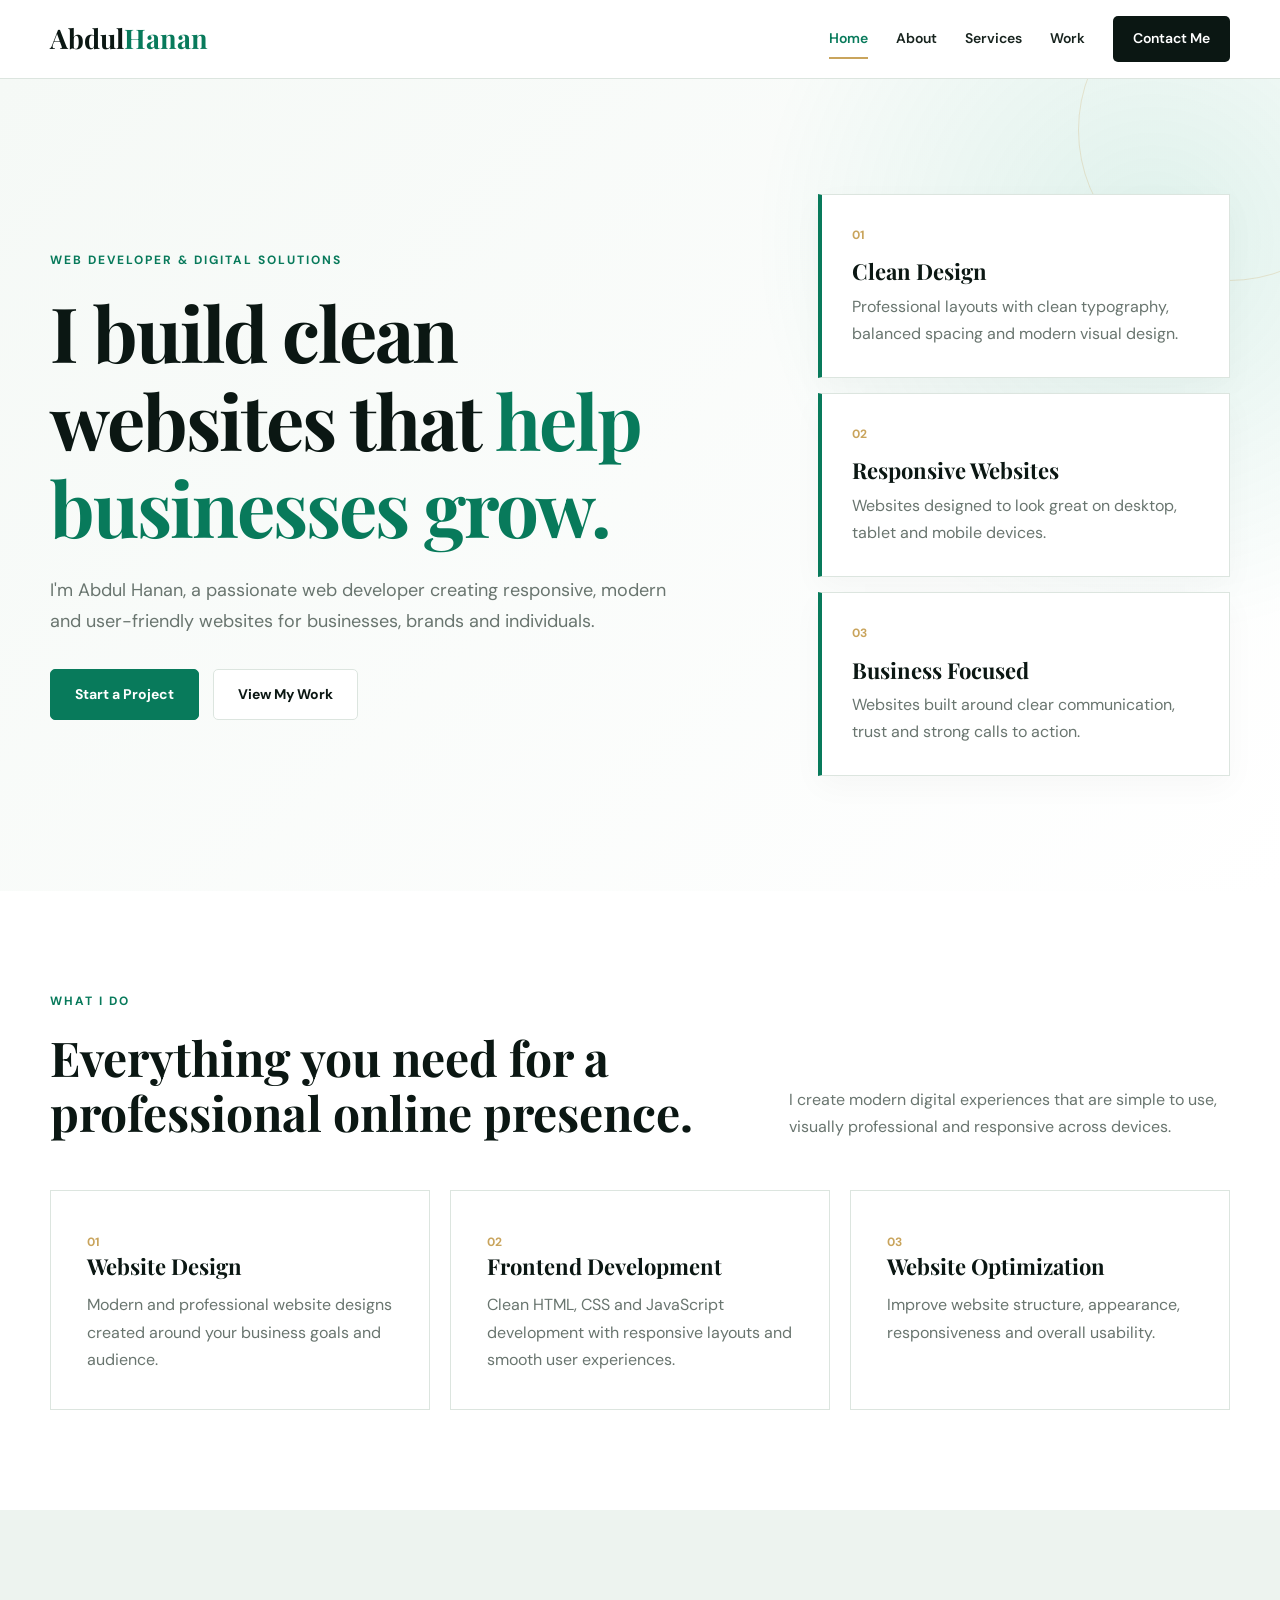
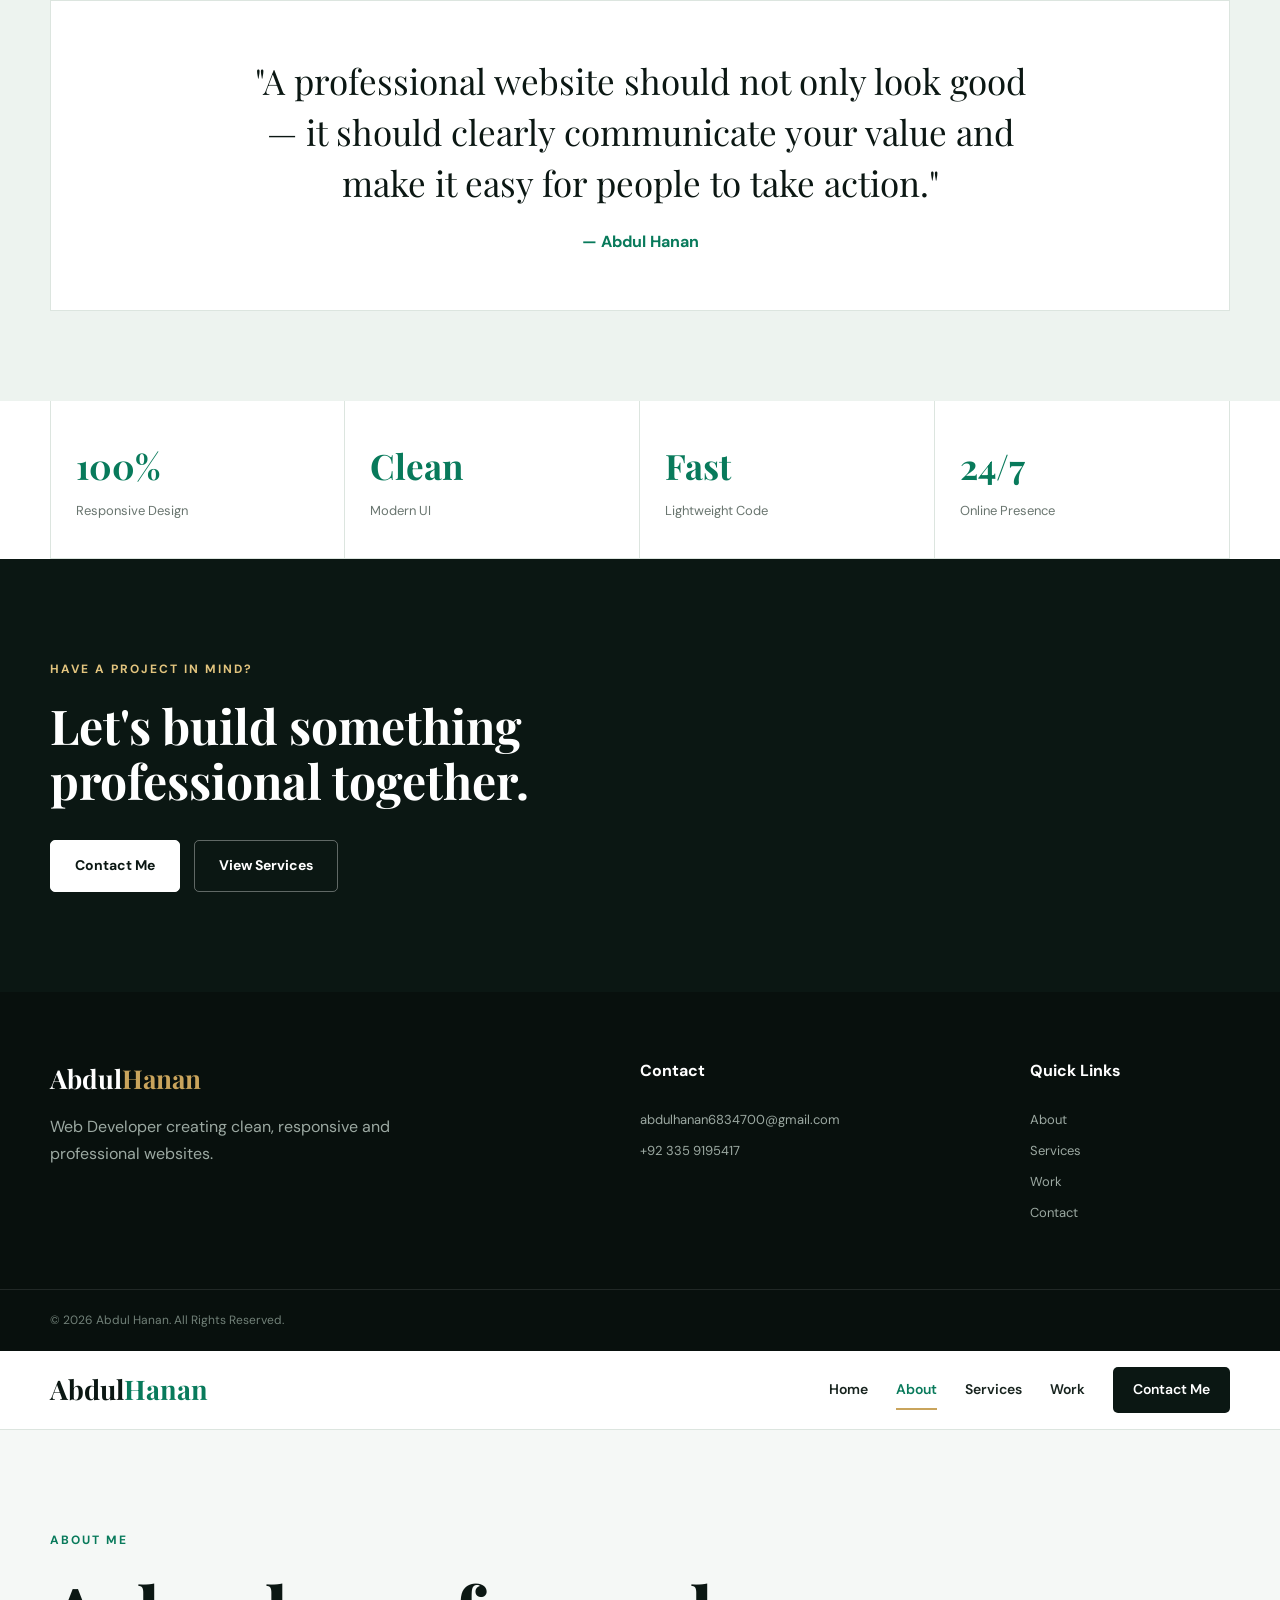
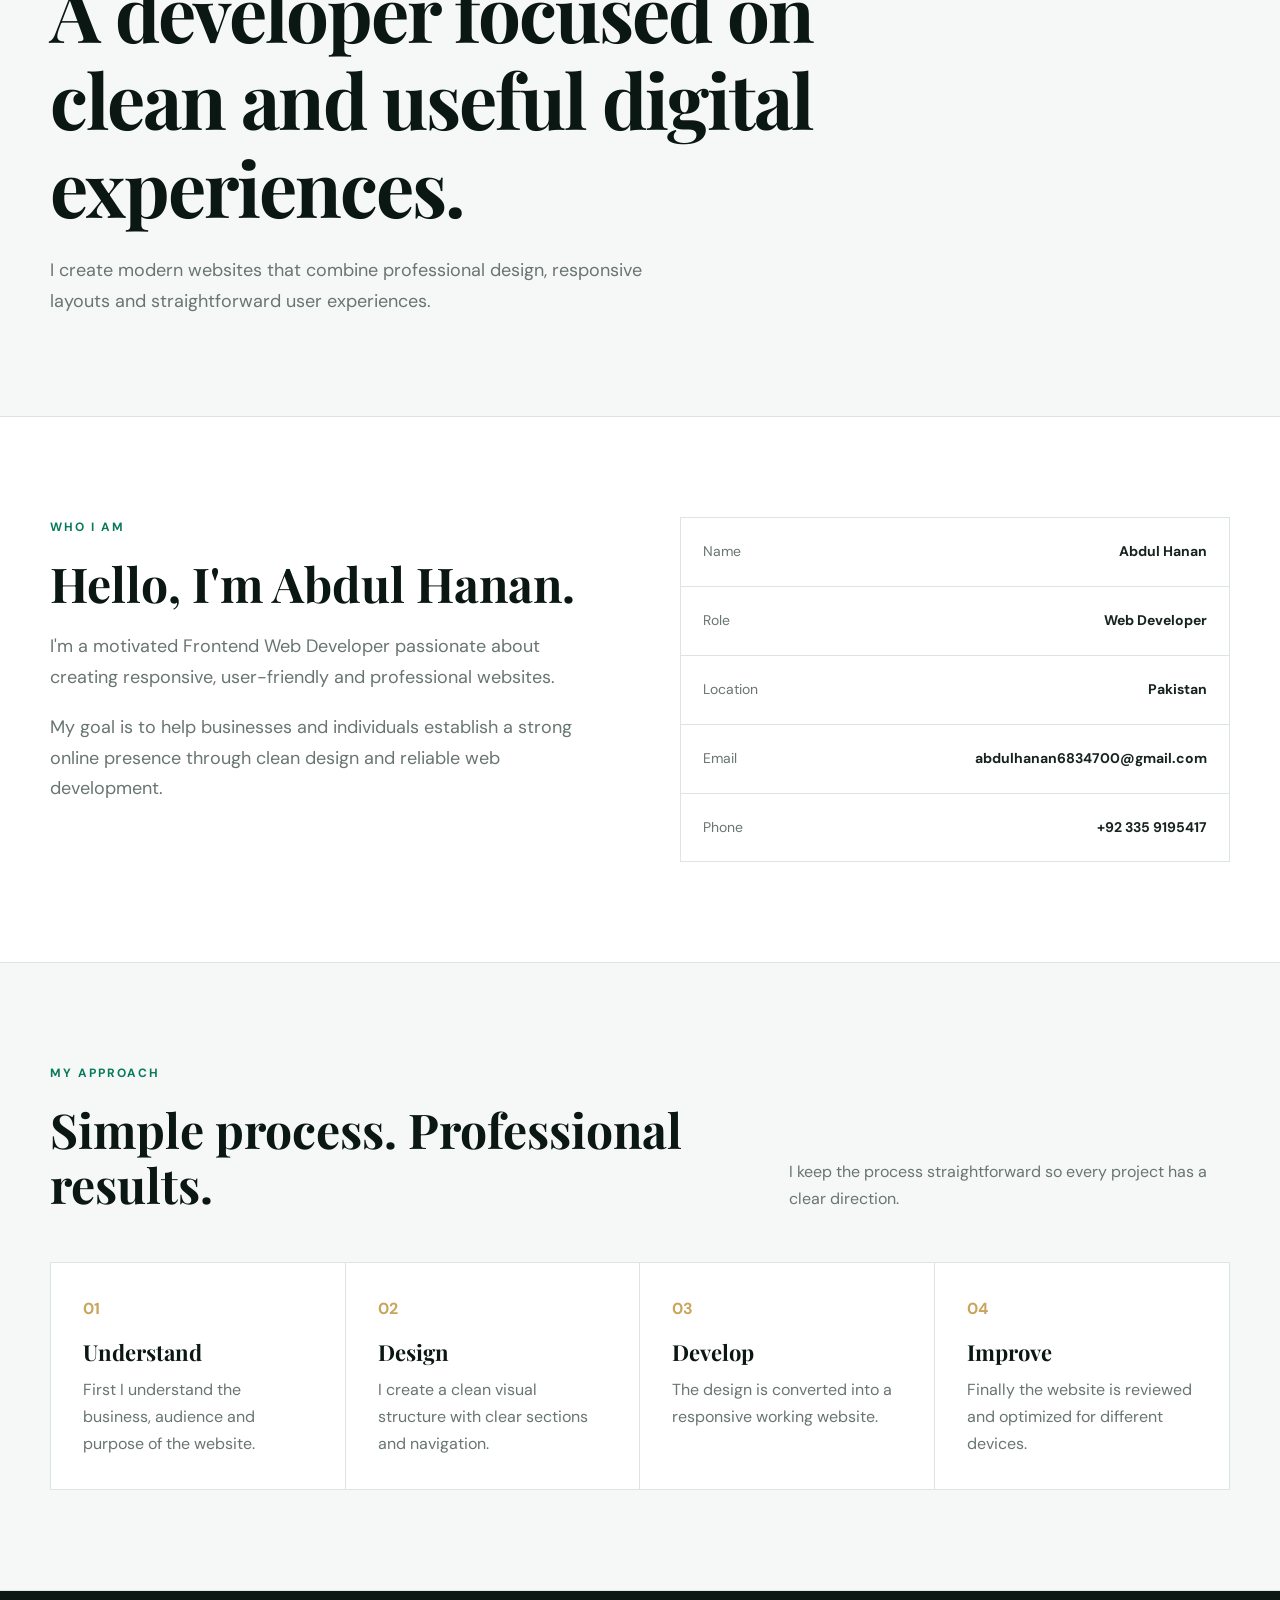
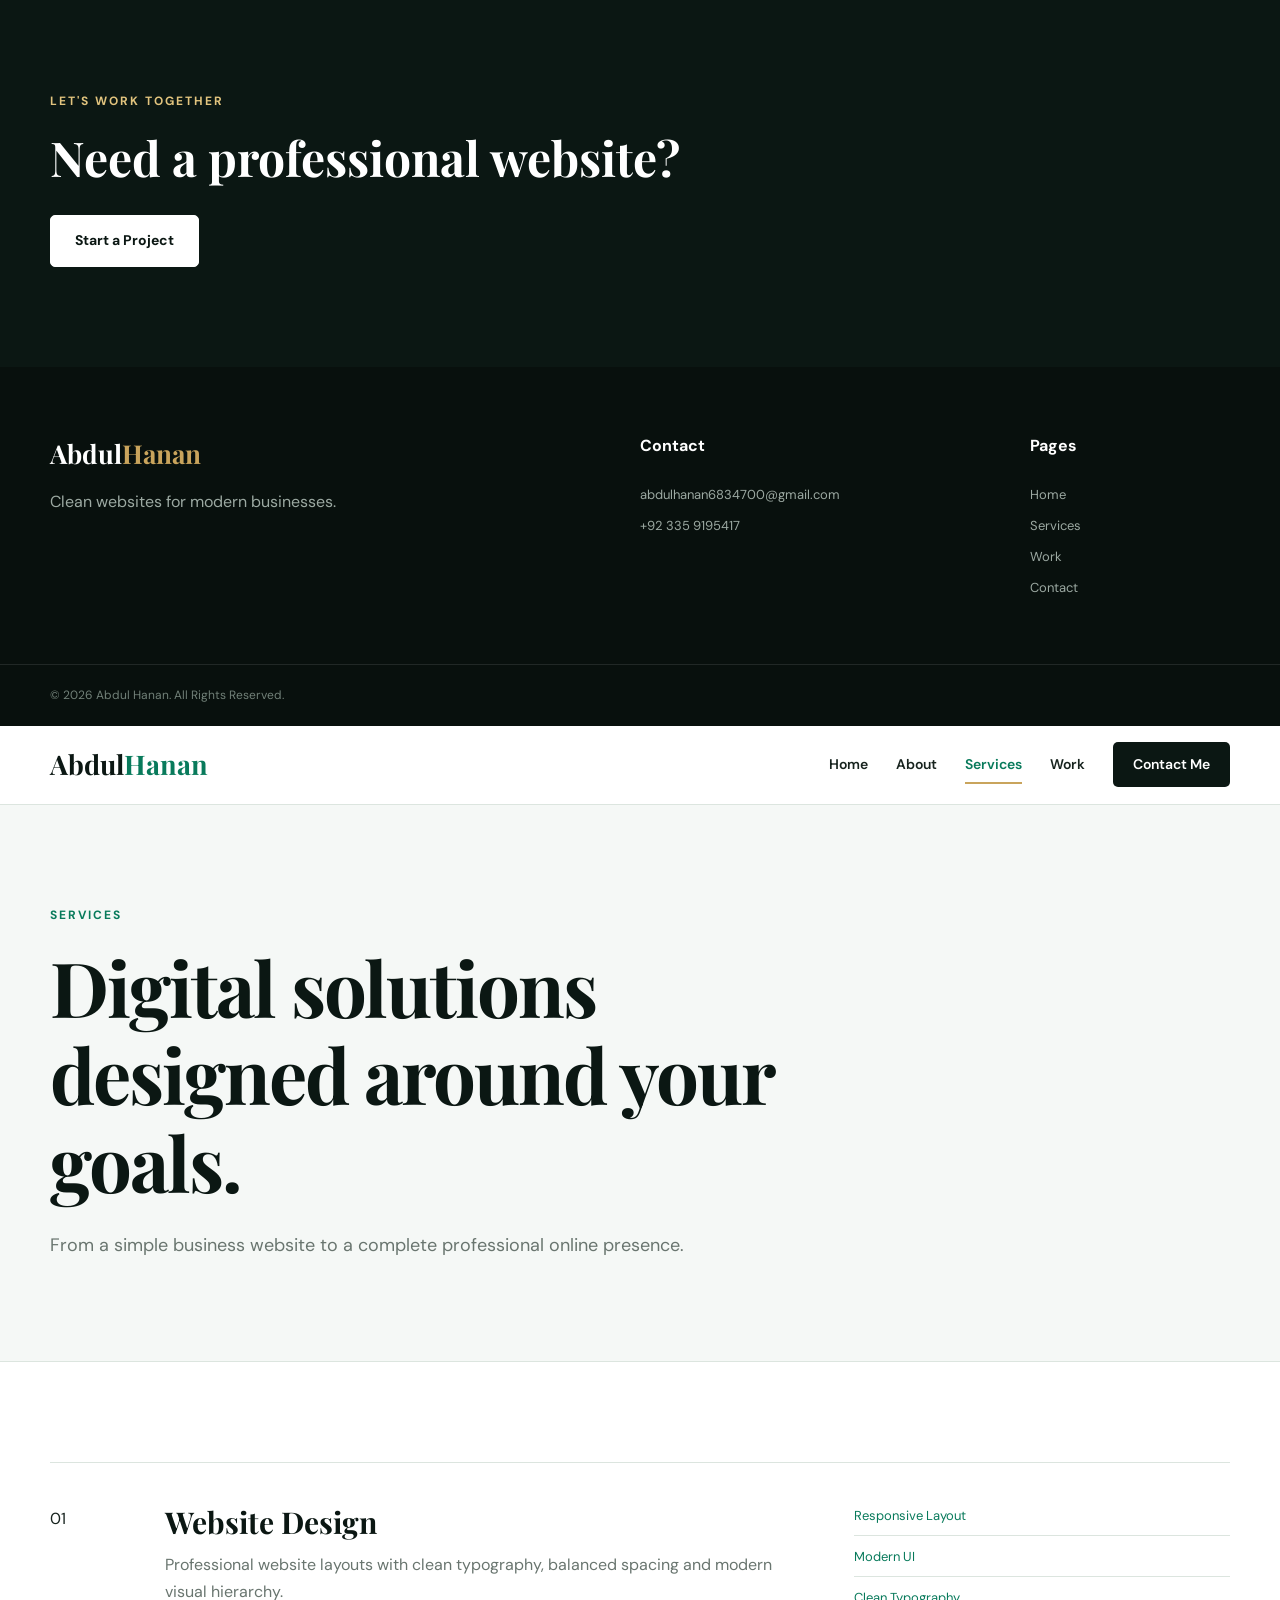
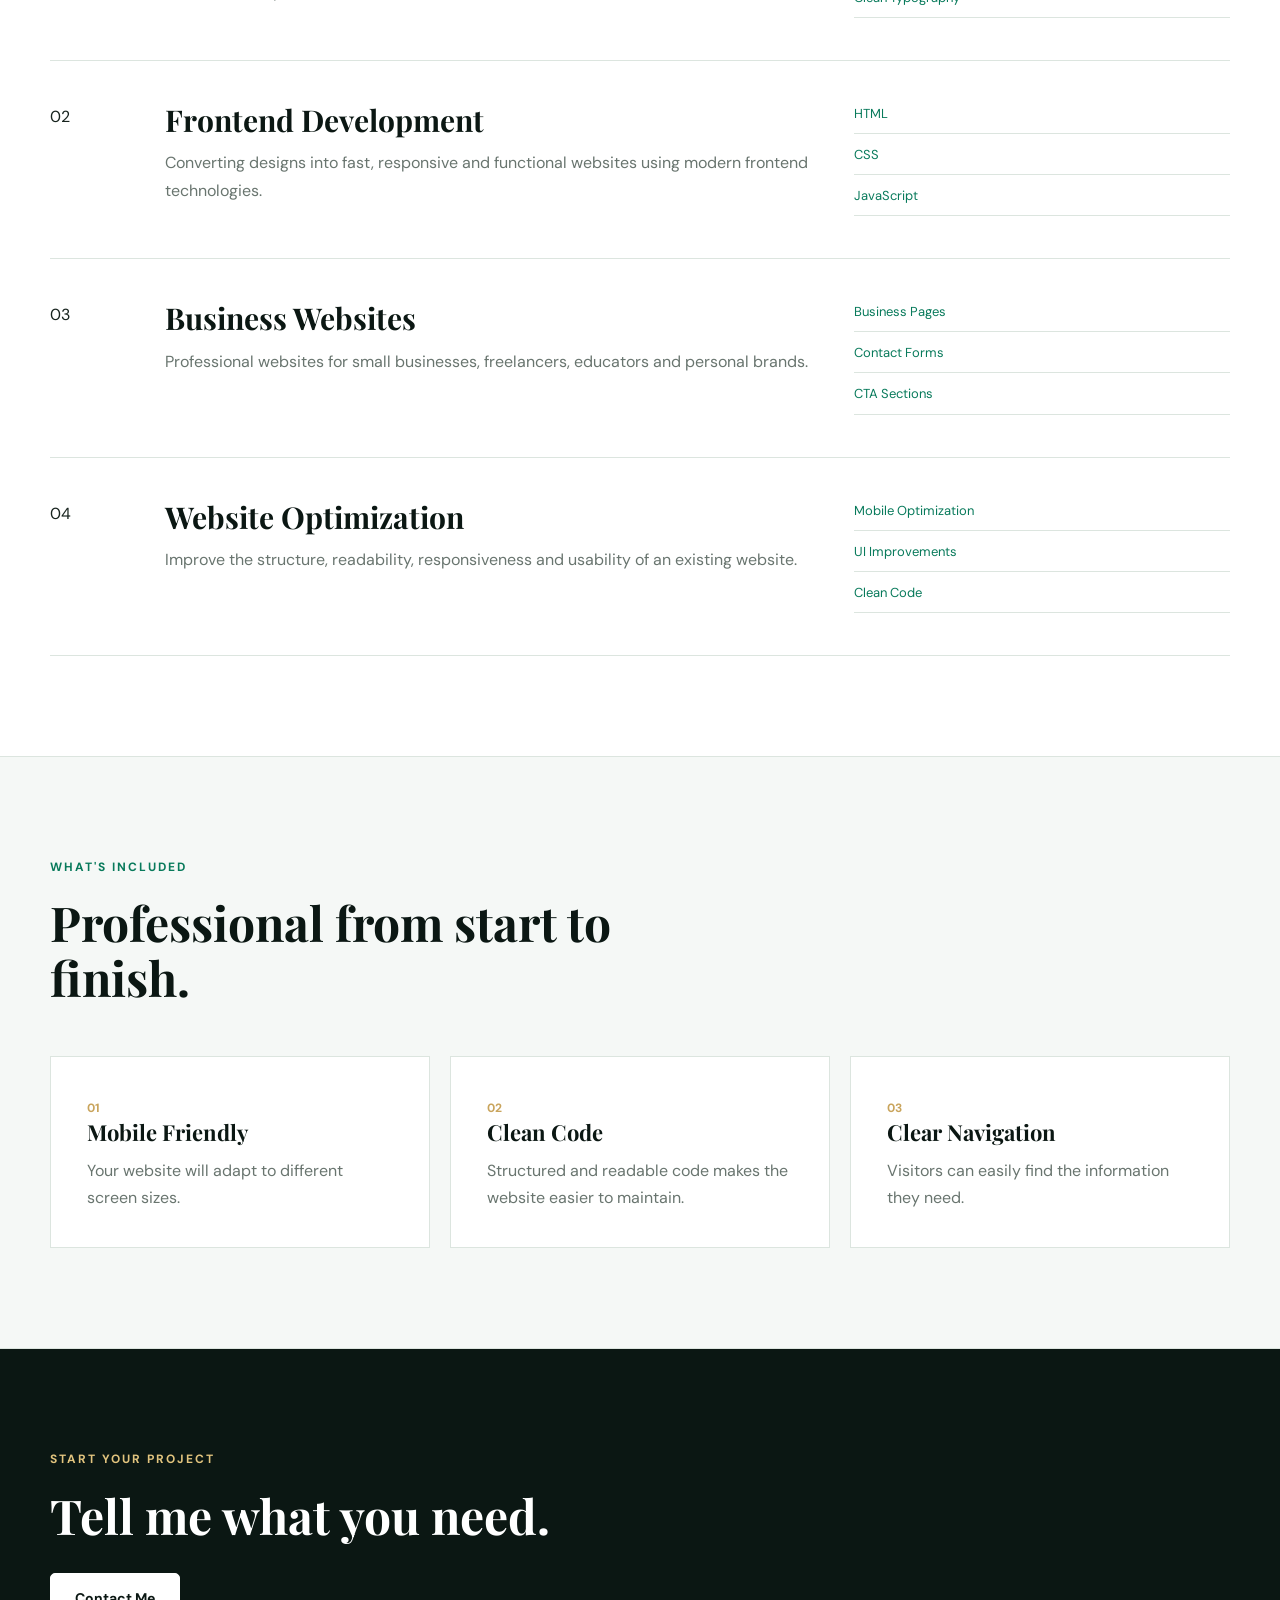
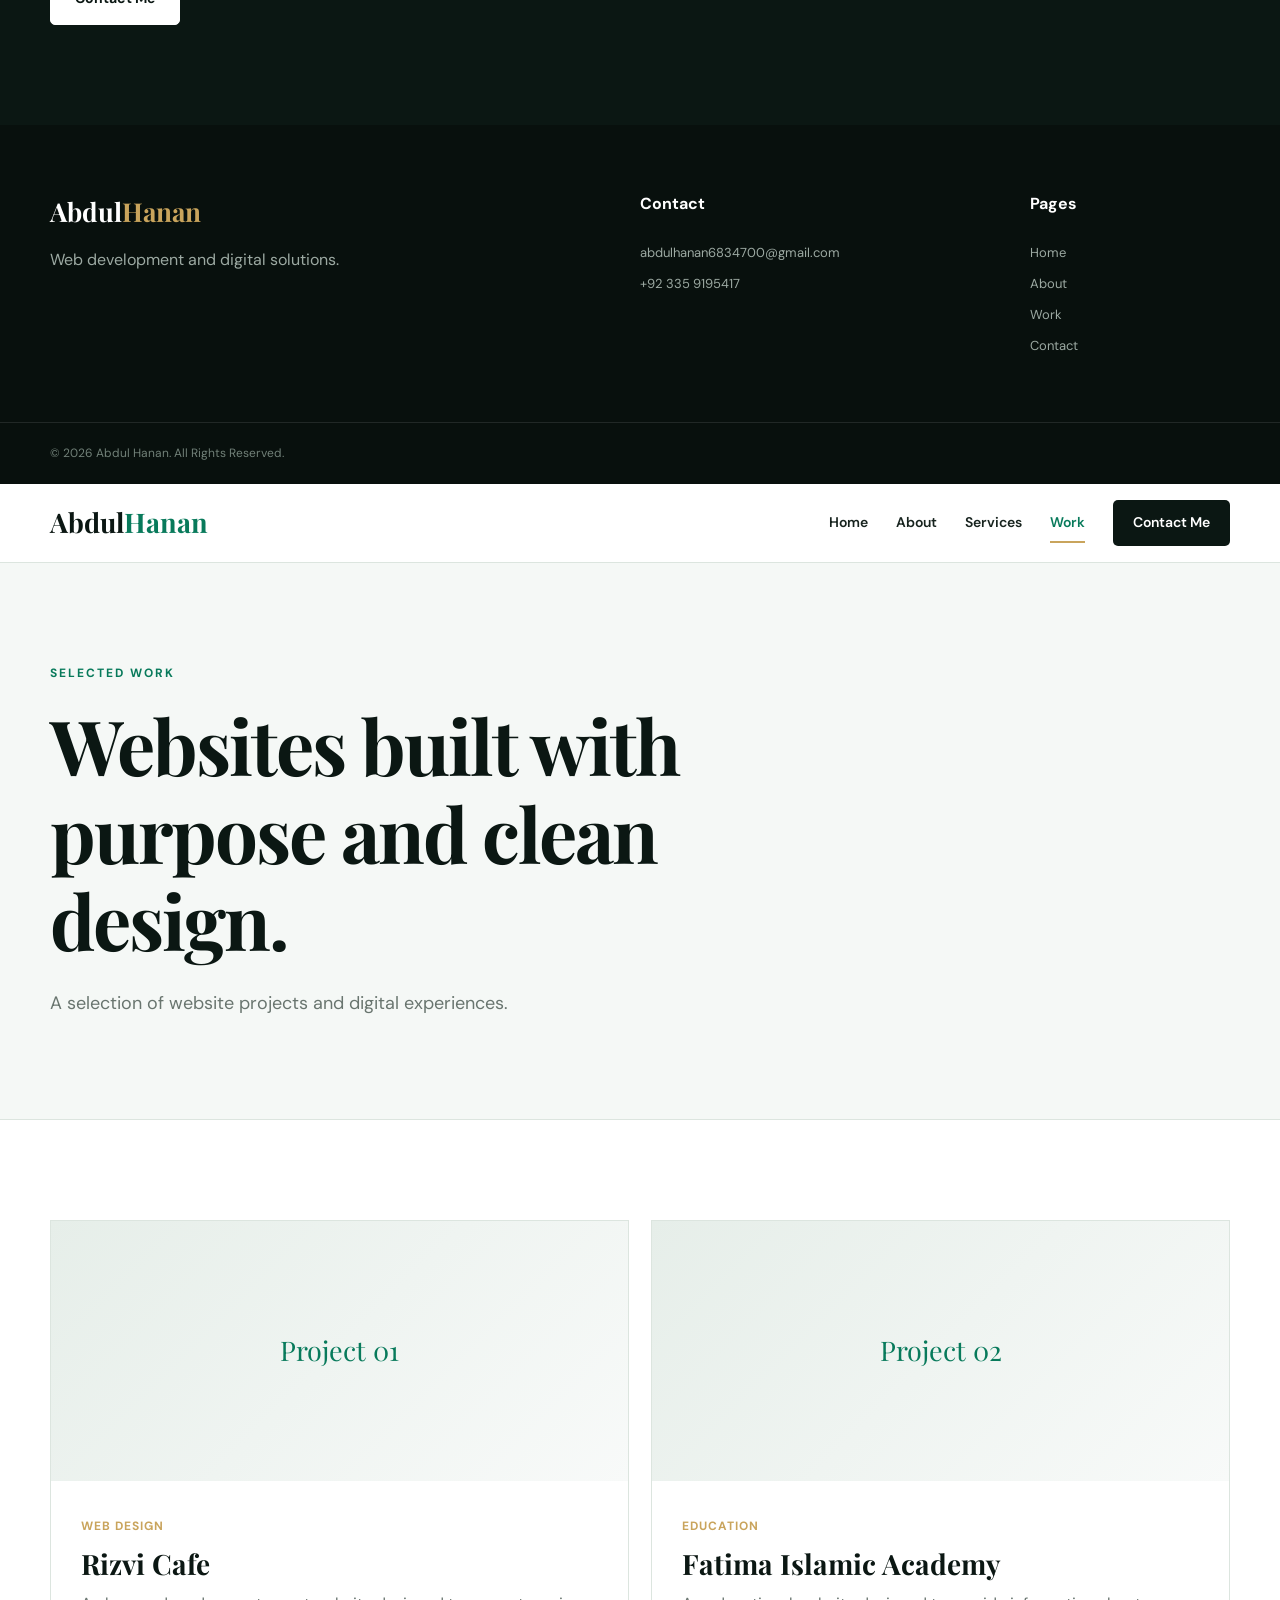
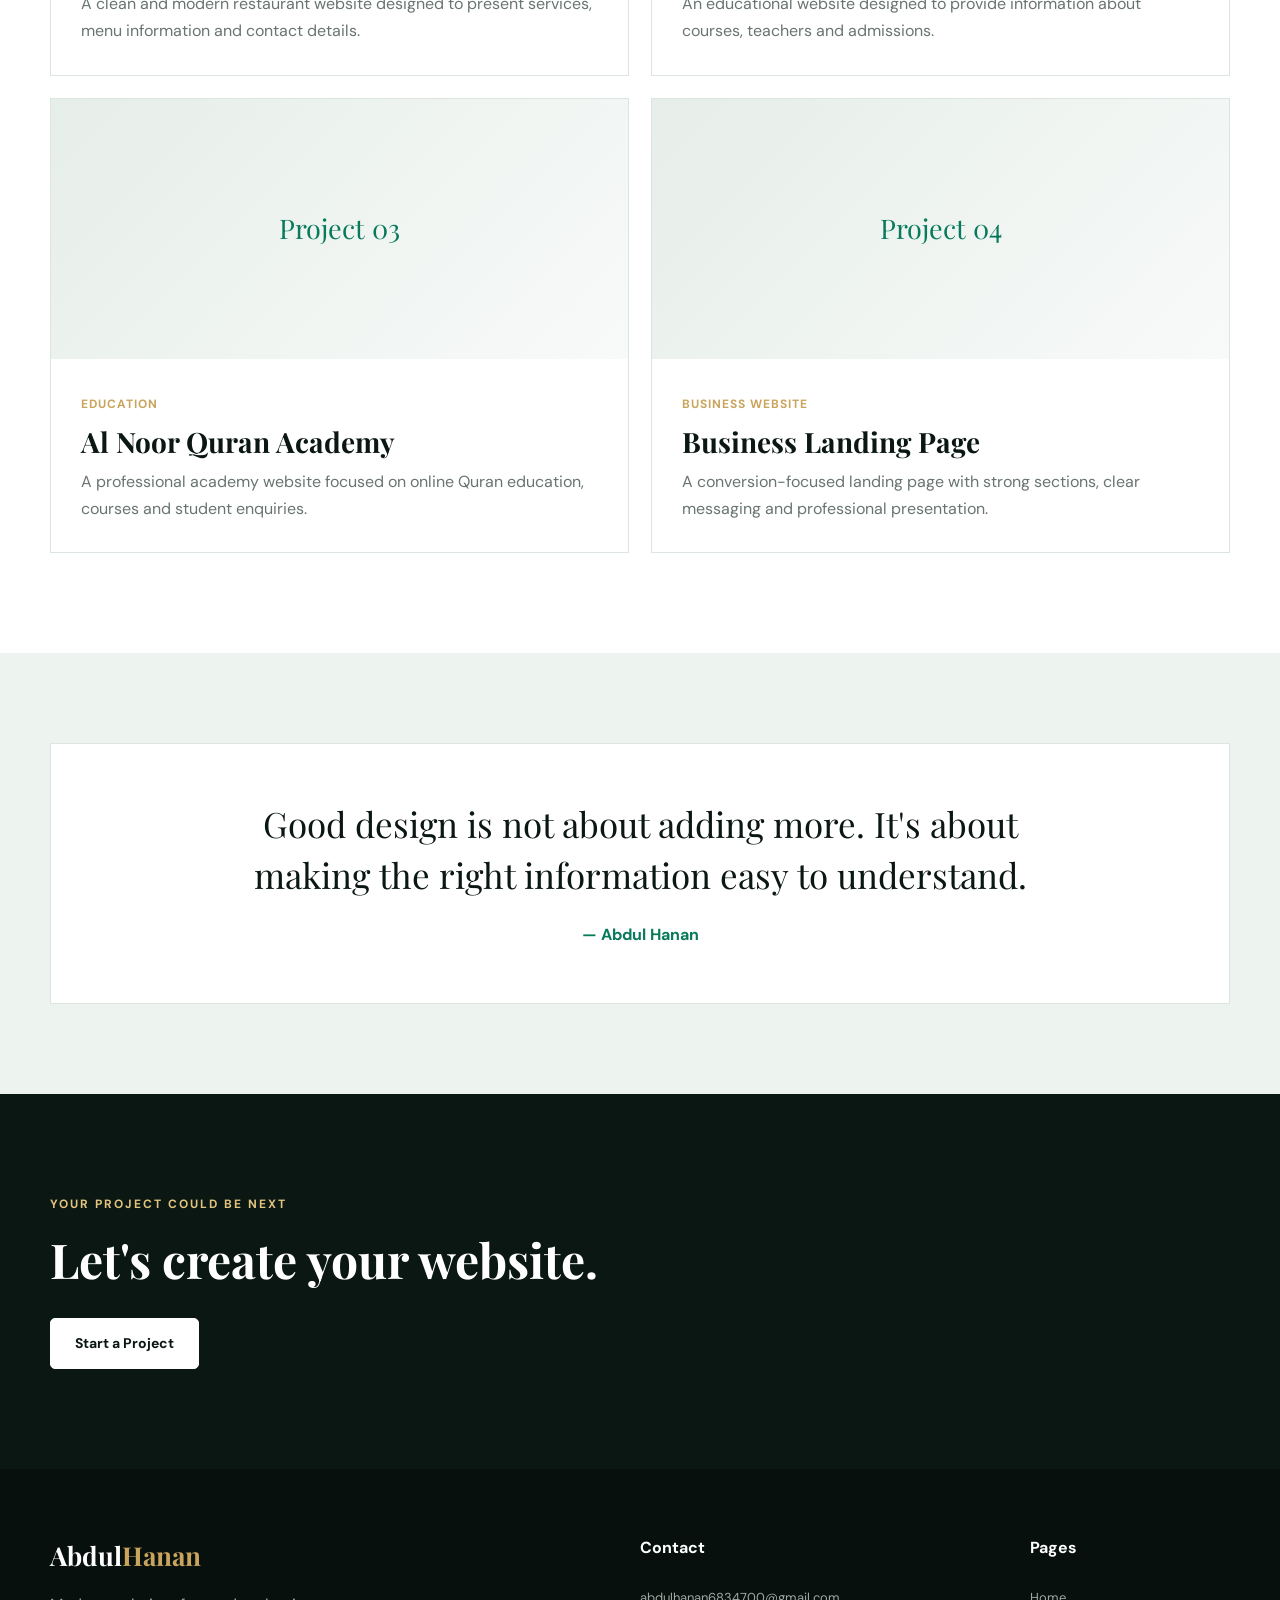
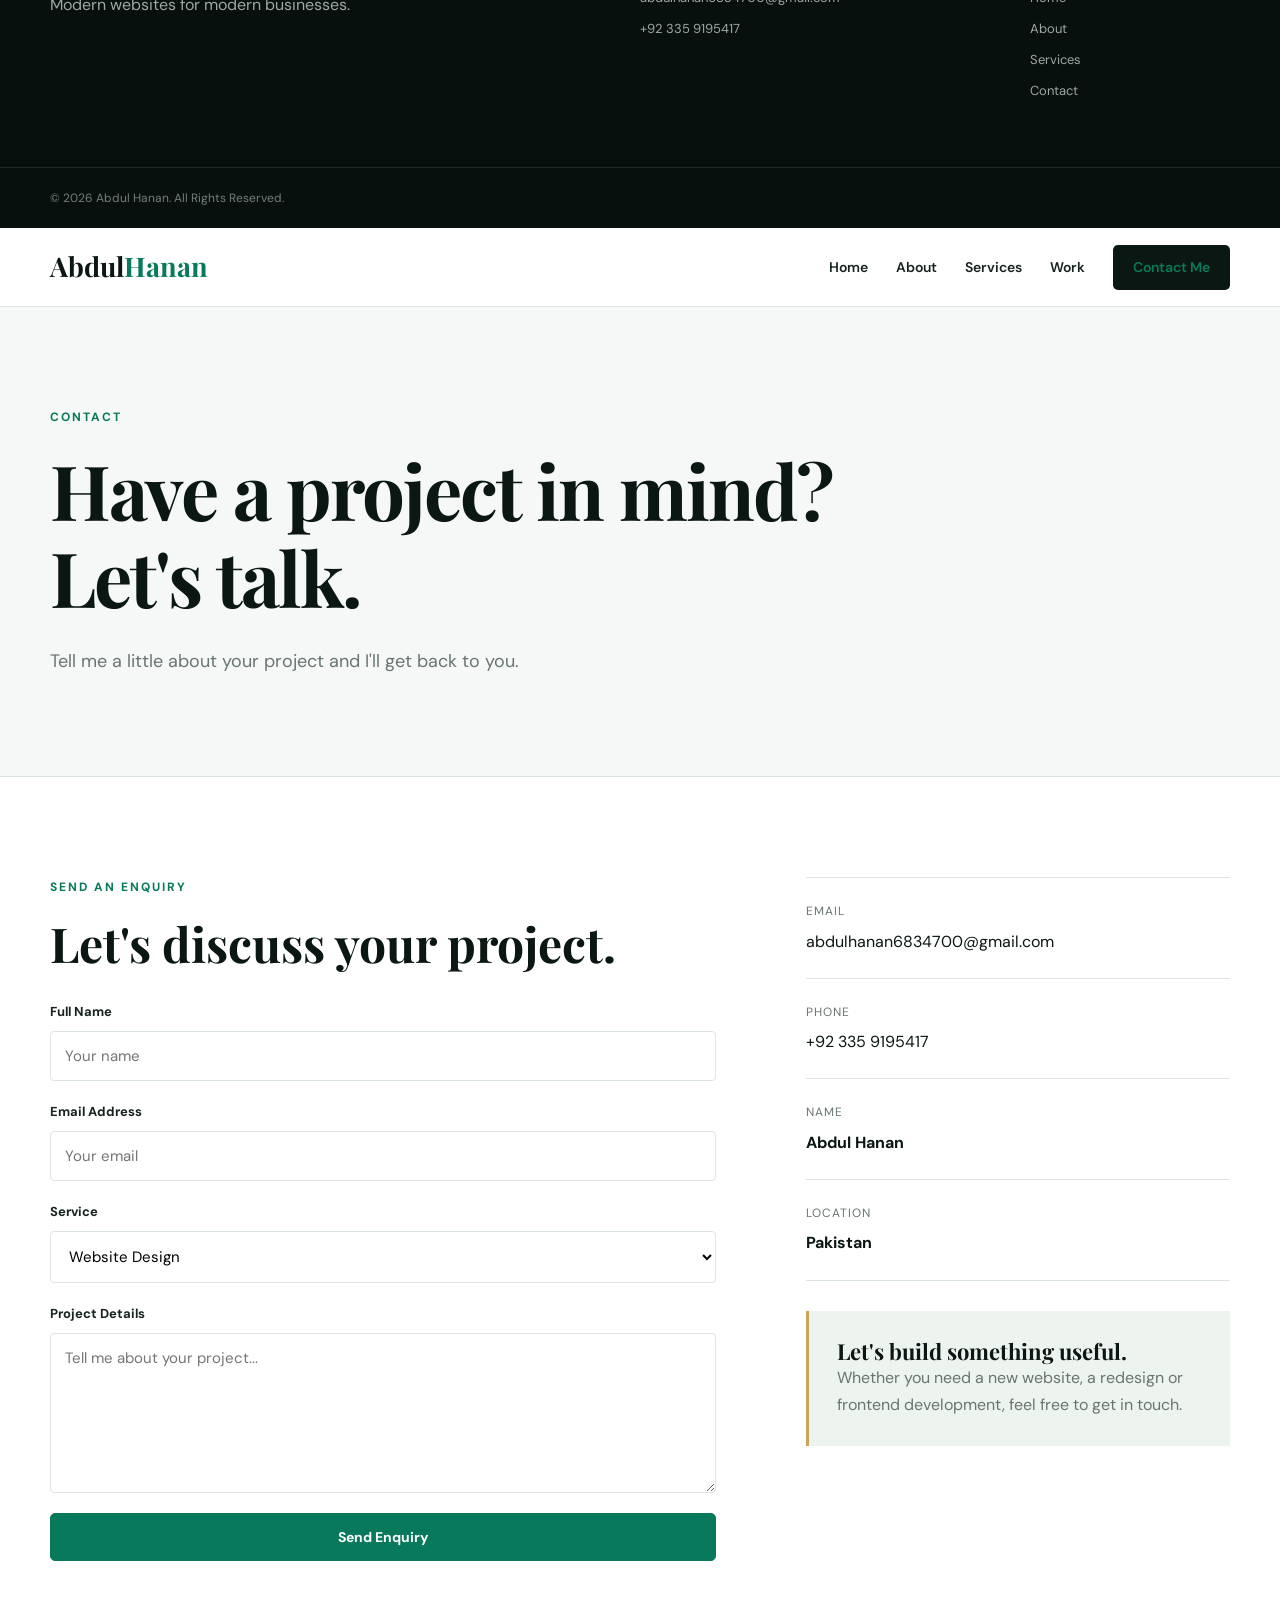
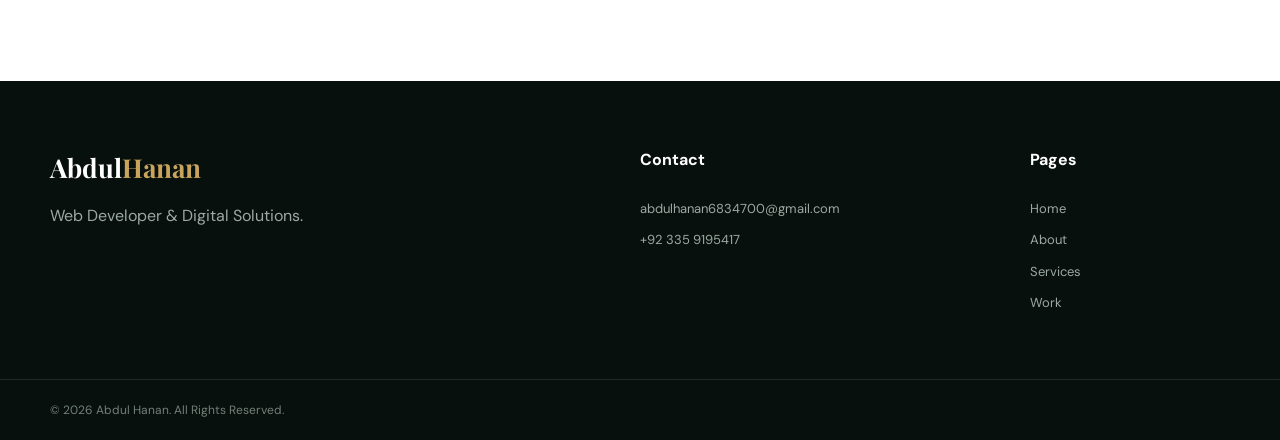
==== commit e9b762b1: "Update index.html" ====
--- a/index.html
+++ b/index.html
@@ -1892,1940 +1892,3 @@
 
 </body>
 </html>
-@import url('https://fonts.googleapis.com/css2?family=DM+Sans:wght@400;500;600;700&family=Playfair+Display:wght@500;600;700&display=swap');
-
-
-:root {
-
-    --dark: #101714;
-    --dark-2: #18211d;
-
-    --green: #126b52;
-    --green-light: #168263;
-
-    --gold: #c6a15b;
-    --gold-light: #dfc27e;
-
-    --white: #ffffff;
-    --cream: #f7f8f6;
-    --soft: #eef2ef;
-
-    --text: #1b2521;
-    --muted: #69736f;
-
-    --border: #dfe5e1;
-
-    --container: 1160px;
-
-}
-
-
-* {
-    box-sizing: border-box;
-    margin: 0;
-    padding: 0;
-}
-
-
-html {
-    scroll-behavior: smooth;
-}
-
-
-body {
-
-    font-family: 'DM Sans', sans-serif;
-
-    background: var(--white);
-
-    color: var(--text);
-
-    line-height: 1.7;
-
-    -webkit-font-smoothing: antialiased;
-
-}
-
-
-a {
-    text-decoration: none;
-    color: inherit;
-}
-
-
-button,
-input,
-textarea,
-select {
-    font-family: inherit;
-}
-
-
-img {
-    max-width: 100%;
-    display: block;
-}
-
-
-.container {
-
-    width: min(
-        calc(100% - 48px),
-        var(--container)
-    );
-
-    margin: 0 auto;
-
-}
-
-
-/* =========================
-   HEADER
-========================= */
-
-.site-header {
-
-    position: sticky;
-
-    top: 0;
-
-    z-index: 100;
-
-    background: rgba(
-        255,
-        255,
-        255,
-        .96
-    );
-
-    backdrop-filter: blur(12px);
-
-    border-bottom: 1px solid var(--border);
-
-}
-
-
-.nav-container {
-
-    min-height: 78px;
-
-    display: flex;
-
-    align-items: center;
-
-    justify-content: space-between;
-
-}
-
-
-.logo {
-
-    font-family: 'Playfair Display', serif;
-
-    font-size: 25px;
-
-    font-weight: 700;
-
-    letter-spacing: -.5px;
-
-}
-
-
-.logo span {
-
-    color: var(--green);
-
-}
-
-
-.primary-nav {
-
-    display: flex;
-
-    align-items: center;
-
-    gap: 30px;
-
-}
-
-
-.primary-nav a {
-
-    font-size: 14px;
-
-    font-weight: 600;
-
-    color: var(--text);
-
-    padding: 7px 0;
-
-    border-bottom: 2px solid transparent;
-
-    transition: .25s ease;
-
-}
-
-
-.primary-nav a:hover,
-.primary-nav a.active {
-
-    color: var(--green);
-
-    border-bottom-color: var(--gold);
-
-}
-
-
-.primary-nav .nav-button {
-
-    background: var(--dark);
-
-    color: white;
-
-    border: 1px solid var(--dark);
-
-    padding: 11px 20px;
-
-    border-radius: 5px;
-
-}
-
-
-.primary-nav .nav-button:hover {
-
-    background: var(--green);
-
-    color: white;
-
-    border-color: var(--green);
-
-}
-
-
-.nav-toggle {
-
-    display: none;
-
-    border: 0;
-
-    background: transparent;
-
-    cursor: pointer;
-
-    padding: 8px;
-
-}
-
-
-.nav-toggle span {
-
-    display: block;
-
-    width: 25px;
-
-    height: 2px;
-
-    background: var(--dark);
-
-    margin: 5px 0;
-
-}
-
-
-/* =========================
-   TYPOGRAPHY
-========================= */
-
-h1,
-h2,
-h3 {
-
-    font-family: 'Playfair Display', serif;
-
-    color: var(--dark);
-
-    line-height: 1.12;
-
-}
-
-
-h1 {
-
-    font-size: clamp(
-        42px,
-        6vw,
-        72px
-    );
-
-    letter-spacing: -1.5px;
-
-}
-
-
-h2 {
-
-    font-size: clamp(
-        30px,
-        4vw,
-        46px
-    );
-
-    letter-spacing: -.8px;
-
-}
-
-
-h3 {
-
-    font-size: 22px;
-
-}
-
-
-p {
-
-    color: var(--muted);
-
-}
-
-
-.eyebrow {
-
-    display: inline-block;
-
-    color: var(--green);
-
-    font-size: 13px;
-
-    font-weight: 700;
-
-    text-transform: uppercase;
-
-    letter-spacing: 1.5px;
-
-    margin-bottom: 18px;
-
-}
-
-
-.eyebrow.light {
-
-    color: var(--gold-light);
-
-}
-
-
-/* =========================
-   HERO
-========================= */
-
-.hero {
-
-    background:
-
-        linear-gradient(
-            135deg,
-            #f7f9f7,
-            #ffffff
-        );
-
-    padding: 105px 0 100px;
-
-    border-bottom: 1px solid var(--border);
-
-}
-
-
-.hero-grid {
-
-    display: grid;
-
-    grid-template-columns:
-        1.25fr
-        .75fr;
-
-    gap: 80px;
-
-    align-items: center;
-
-}
-
-
-.hero-content h1 span {
-
-    color: var(--green);
-
-}
-
-
-.hero-text {
-
-    max-width: 650px;
-
-    font-size: 18px;
-
-    margin-top: 27px;
-
-}
-
-
-.hero-buttons {
-
-    display: flex;
-
-    gap: 14px;
-
-    flex-wrap: wrap;
-
-    margin-top: 32px;
-
-}
-
-
-/* =========================
-   BUTTONS
-========================= */
-
-.btn {
-
-    display: inline-flex;
-
-    align-items: center;
-
-    justify-content: center;
-
-    padding: 13px 23px;
-
-    min-height: 48px;
-
-    border-radius: 5px;
-
-    font-size: 14px;
-
-    font-weight: 700;
-
-    transition: .25s ease;
-
-}
-
-
-.btn-primary {
-
-    background: var(--green);
-
-    color: white;
-
-    border: 1px solid var(--green);
-
-}
-
-
-.btn-primary:hover {
-
-    background: var(--dark);
-
-    border-color: var(--dark);
-
-    transform: translateY(-2px);
-
-}
-
-
-.btn-secondary {
-
-    background: white;
-
-    border: 1px solid var(--border);
-
-    color: var(--dark);
-
-}
-
-
-.btn-secondary:hover {
-
-    border-color: var(--green);
-
-    color: var(--green);
-
-}
-
-
-.btn-light {
-
-    background: white;
-
-    color: var(--dark);
-
-    border: 1px solid white;
-
-}
-
-
-.btn-light:hover {
-
-    background: transparent;
-
-    color: white;
-
-}
-
-
-.btn-dark-outline {
-
-    background: transparent;
-
-    border: 1px solid rgba(
-        255,
-        255,
-        255,
-        .45
-    );
-
-    color: white;
-
-}
-
-
-.btn-dark-outline:hover {
-
-    background: white;
-
-    color: var(--dark);
-
-}
-
-
-/* =========================
-   HERO CARDS
-========================= */
-
-.hero-side {
-
-    display: grid;
-
-    gap: 15px;
-
-}
-
-
-.info-card {
-
-    background: white;
-
-    border: 1px solid var(--border);
-
-    padding: 28px;
-
-    border-left: 4px solid var(--green);
-
-    transition: .25s ease;
-
-}
-
-
-.info-card:hover {
-
-    transform: translateX(5px);
-
-    border-color: var(--gold);
-
-}
-
-
-.card-number {
-
-    color: var(--gold);
-
-    font-size: 13px;
-
-    font-weight: 700;
-
-    margin-bottom: 12px;
-
-}
-
-
-.info-card h3 {
-
-    margin-bottom: 8px;
-
-}
-
-
-/* =========================
-   SECTIONS
-========================= */
-
-.section {
-
-    padding: 95px 0;
-
-}
-
-
-.section-alt {
-
-    background: var(--cream);
-
-    border-top: 1px solid var(--border);
-
-    border-bottom: 1px solid var(--border);
-
-}
-
-
-.section-heading {
-
-    display: grid;
-
-    grid-template-columns: 1fr .65fr;
-
-    gap: 60px;
-
-    align-items: end;
-
-    margin-bottom: 48px;
-
-}
-
-
-.section-heading > p {
-
-    font-size: 16px;
-
-}
-
-
-/* =========================
-   CARDS
-========================= */
-
-.cards-grid {
-
-    display: grid;
-
-    grid-template-columns:
-        repeat(
-            3,
-            1fr
-        );
-
-    gap: 18px;
-
-}
-
-
-.service-card {
-
-    background: white;
-
-    border: 1px solid var(--border);
-
-    padding: 35px;
-
-    transition: .25s ease;
-
-}
-
-
-.service-card:hover {
-
-    transform: translateY(-5px);
-
-    border-color: var(--gold);
-
-}
-
-
-.service-number {
-
-    display: block;
-
-    color: var(--gold);
-
-    font-size: 13px;
-
-    font-weight: 700;
-
-    margin-bottom: 25px;
-
-}
-
-
-.service-card h3 {
-
-    margin-bottom: 12px;
-
-}
-
-
-/* =========================
-   TESTIMONIAL
-========================= */
-
-.testimonial-section {
-
-    padding: 85px 0;
-
-    background: var(--soft);
-
-}
-
-
-.testimonial {
-
-    border: 1px solid var(--border);
-
-    background: white;
-
-    padding: 55px;
-
-    text-align: center;
-
-}
-
-
-.quote {
-
-    max-width: 800px;
-
-    margin: 0 auto;
-
-    font-family:
-        'Playfair Display',
-        serif;
-
-    font-size: clamp(
-        24px,
-        3vw,
-        34px
-    );
-
-    line-height: 1.45;
-
-    color: var(--dark);
-
-}
-
-
-.quote-author {
-
-    margin-top: 20px;
-
-    color: var(--green);
-
-    font-weight: 700;
-
-}
-
-
-/* =========================
-   STATS
-========================= */
-
-.stats-section {
-
-    padding: 0;
-
-}
-
-
-.stats {
-
-    display: grid;
-
-    grid-template-columns:
-        repeat(
-            4,
-            1fr
-        );
-
-    border-left: 1px solid var(--border);
-
-    border-top: 1px solid var(--border);
-
-}
-
-
-.stat {
-
-    padding: 35px 25px;
-
-    border-right: 1px solid var(--border);
-
-    border-bottom: 1px solid var(--border);
-
-}
-
-
-.stat strong {
-
-    display: block;
-
-    font-family:
-        'Playfair Display',
-        serif;
-
-    font-size: 34px;
-
-    color: var(--green);
-
-}
-
-
-.stat span {
-
-    display: block;
-
-    color: var(--muted);
-
-    font-size: 13px;
-
-    margin-top: 5px;
-
-}
-
-
-/* =========================
-   CTA
-========================= */
-
-.cta-section {
-
-    background: var(--dark);
-
-    color: white;
-
-    padding: 90px 0;
-
-}
-
-
-.cta-section h2 {
-
-    color: white;
-
-    max-width: 700px;
-
-    margin-bottom: 30px;
-
-}
-
-
-/* =========================
-   PAGE HERO
-========================= */
-
-.page-hero {
-
-    background: var(--cream);
-
-    border-bottom: 1px solid var(--border);
-
-    padding: 95px 0;
-
-}
-
-
-.page-hero h1 {
-
-    max-width: 850px;
-
-}
-
-
-.page-hero p:not(.eyebrow) {
-
-    max-width: 650px;
-
-    font-size: 18px;
-
-    margin-top: 25px;
-
-}
-
-
-/* =========================
-   ABOUT
-========================= */
-
-.two-column {
-
-    display: grid;
-
-    grid-template-columns:
-        1fr
-        1fr;
-
-    gap: 80px;
-
-    align-items: start;
-
-}
-
-
-.large-text {
-
-    font-size: 18px;
-
-    max-width: 650px;
-
-    margin-top: 20px;
-
-}
-
-
-.about-panel {
-
-    border: 1px solid var(--border);
-
-}
-
-
-.about-row {
-
-    display: flex;
-
-    justify-content: space-between;
-
-    gap: 20px;
-
-    padding: 22px;
-
-    border-bottom: 1px solid var(--border);
-
-}
-
-
-.about-row:last-child {
-
-    border-bottom: 0;
-
-}
-
-
-.about-row span {
-
-    color: var(--muted);
-
-    font-size: 14px;
-
-}
-
-
-.about-row strong {
-
-    text-align: right;
-
-    font-size: 14px;
-
-}
-
-
-/* =========================
-   PROCESS
-========================= */
-
-.process-grid {
-
-    display: grid;
-
-    grid-template-columns:
-        repeat(
-            4,
-            1fr
-        );
-
-    gap: 1px;
-
-    background: var(--border);
-
-    border: 1px solid var(--border);
-
-}
-
-
-.process-item {
-
-    background: white;
-
-    padding: 32px;
-
-}
-
-
-.process-item span {
-
-    color: var(--gold);
-
-    font-weight: 700;
-
-    font-size: 13px;
-
-}
-
-
-.process-item h3 {
-
-    margin: 18px 0 10px;
-
-}
-
-
-/* =========================
-   SERVICES
-========================= */
-
-.service-list {
-
-    border-top: 1px solid var(--border);
-
-}
-
-
-.service-row {
-
-    display: grid;
-
-    grid-template-columns:
-        70px
-        1.2fr
-        .7fr;
-
-    gap: 45px;
-
-    padding: 40px 0;
-
-    border-bottom: 1px solid var(--border);
-
-}
-
-
-.service-index {
-
-    color: var(--gold);
-
-    font-weight: 700;
-
-}
-
-
-.service-row h2 {
-
-    font-size: 30px;
-
-    margin-bottom: 12px;
-
-}
-
-
-.service-features {
-
-    display: flex;
-
-    flex-direction: column;
-
-    gap: 10px;
-
-}
-
-
-.service-features span {
-
-    font-size: 13px;
-
-    color: var(--green);
-
-    border-bottom: 1px solid var(--border);
-
-    padding-bottom: 8px;
-
-}
-
-
-/* =========================
-   PORTFOLIO
-========================= */
-
-.portfolio-grid {
-
-    display: grid;
-
-    grid-template-columns:
-        repeat(
-            2,
-            1fr
-        );
-
-    gap: 20px;
-
-}
-
-
-.portfolio-card {
-
-    border: 1px solid var(--border);
-
-    background: white;
-
-    overflow: hidden;
-
-    transition: .25s ease;
-
-}
-
-
-.portfolio-card:hover {
-
-    transform: translateY(-5px);
-
-    border-color: var(--gold);
-
-}
-
-
-.portfolio-image {
-
-    height: 250px;
-
-    display: flex;
-
-    align-items: center;
-
-    justify-content: center;
-
-    background:
-        linear-gradient(
-            135deg,
-            #e8eeea,
-            #f8faf8
-        );
-
-    color: var(--green);
-
-    font-family:
-        'Playfair Display',
-        serif;
-
-    font-size: 25px;
-
-}
-
-
-.portfolio-content {
-
-    padding: 30px;
-
-}
-
-
-.portfolio-content > span {
-
-    color: var(--gold);
-
-    font-size: 12px;
-
-    text-transform: uppercase;
-
-    letter-spacing: 1px;
-
-    font-weight: 700;
-
-}
-
-
-.portfolio-content h2 {
-
-    font-size: 27px;
-
-    margin: 10px 0;
-
-}
-
-
-/* =========================
-   CONTACT
-========================= */
-
-.contact-grid {
-
-    display: grid;
-
-    grid-template-columns:
-        1.1fr
-        .7fr;
-
-    gap: 90px;
-
-}
-
-
-.contact-grid h2 {
-
-    margin-bottom: 30px;
-
-}
-
-
-.contact-form {
-
-    display: grid;
-
-    gap: 20px;
-
-}
-
-
-.form-group {
-
-    display: grid;
-
-    gap: 8px;
-
-}
-
-
-.form-group label {
-
-    font-size: 13px;
-
-    font-weight: 700;
-
-}
-
-
-.form-group input,
-.form-group select,
-.form-group textarea {
-
-    width: 100%;
-
-    border: 1px solid var(--border);
-
-    background: white;
-
-    color: var(--text);
-
-    padding: 14px;
-
-    font-size: 15px;
-
-    outline: none;
-
-    border-radius: 4px;
-
-    transition: .2s ease;
-
-}
-
-
-.form-group input:focus,
-.form-group select:focus,
-.form-group textarea:focus {
-
-    border-color: var(--green);
-
-    box-shadow:
-        0 0 0 3px
-        rgba(
-            18,
-            107,
-            82,
-            .08
-        );
-
-}
-
-
-.form-group textarea {
-
-    min-height: 150px;
-
-    resize: vertical;
-
-}
-
-
-.form-message {
-
-    font-size: 14px;
-
-}
-
-
-.contact-info {
-
-    border-top: 1px solid var(--border);
-
-}
-
-
-.contact-box {
-
-    padding: 23px 0;
-
-    border-bottom: 1px solid var(--border);
-
-}
-
-
-.contact-box span {
-
-    display: block;
-
-    color: var(--muted);
-
-    font-size: 12px;
-
-    text-transform: uppercase;
-
-    letter-spacing: 1px;
-
-    margin-bottom: 6px;
-
-}
-
-
-.contact-box a,
-.contact-box strong {
-
-    font-size: 16px;
-
-    color: var(--dark);
-
-    word-break: break-word;
-
-}
-
-
-.contact-box a:hover {
-
-    color: var(--green);
-
-}
-
-
-.contact-note {
-
-    margin-top: 30px;
-
-    padding: 28px;
-
-    background: var(--soft);
-
-    border-left: 3px solid var(--gold);
-
-}
-
-
-.contact-note h3 {
-
-    margin-bottom: 10px;
-
-}
-
-
-/* =========================
-   FOOTER
-========================= */
-
-.footer {
-
-    background: #0b100e;
-
-    color: white;
-
-}
-
-
-.footer-grid {
-
-    display: grid;
-
-    grid-template-columns:
-        1.3fr
-        .8fr
-        .5fr;
-
-    gap: 70px;
-
-    padding: 65px 0;
-
-}
-
-
-.footer-logo {
-
-    font-family:
-        'Playfair Display',
-        serif;
-
-    font-size: 25px;
-
-    font-weight: 700;
-
-}
-
-
-.footer-logo span {
-
-    color: var(--gold);
-
-}
-
-
-.footer-grid p {
-
-    max-width: 350px;
-
-    color: #aab3ae;
-
-    margin-top: 12px;
-
-}
-
-
-.footer-grid h4 {
-
-    margin-bottom: 16px;
-
-    font-size: 14px;
-
-}
-
-
-.footer-contact,
-.footer-links {
-
-    display: flex;
-
-    flex-direction: column;
-
-    gap: 9px;
-
-}
-
-
-.footer-contact a,
-.footer-links a {
-
-    color: #aab3ae;
-
-    font-size: 13px;
-
-    word-break: break-word;
-
-}
-
-
-.footer-contact a:hover,
-.footer-links a:hover {
-
-    color: var(--gold-light);
-
-}
-
-
-.footer-bottom {
-
-    border-top: 1px solid
-        rgba(
-            255,
-            255,
-            255,
-            .1
-        );
-
-    padding: 20px 0;
-
-    color: #7f8984;
-
-    font-size: 12px;
-
-}
-
-
-/* =========================
-   RESPONSIVE
-========================= */
-
-@media (max-width: 900px) {
-
-
-    .hero-grid,
-    .two-column,
-    .contact-grid {
-
-        grid-template-columns: 1fr;
-
-    }
-
-
-    .hero-side {
-
-        max-width: 650px;
-
-    }
-
-
-    .section-heading {
-
-        grid-template-columns: 1fr;
-
-        gap: 20px;
-
-    }
-
-
-    .cards-grid {
-
-        grid-template-columns: 1fr;
-
-    }
-
-
-    .process-grid {
-
-        grid-template-columns:
-            repeat(
-                2,
-                1fr
-            );
-
-    }
-
-
-    .service-row {
-
-        grid-template-columns:
-            50px
-            1fr;
-
-    }
-
-
-    .service-features {
-
-        grid-column: 2;
-
-        flex-direction: row;
-
-        flex-wrap: wrap;
-
-    }
-
-
-    .footer-grid {
-
-        grid-template-columns:
-            1fr
-            1fr;
-
-    }
-
-}
-
-
-@media (max-width: 700px) {
-
-
-    .container {
-
-        width:
-            min(
-                calc(100% - 32px),
-                var(--container)
-            );
-
-    }
-
-
-    .nav-toggle {
-
-        display: block;
-
-    }
-
-
-    .primary-nav {
-
-        position: fixed;
-
-        top: 78px;
-
-        left: 0;
-
-        right: 0;
-
-        background: white;
-
-        border-bottom: 1px solid var(--border);
-
-        display: flex;
-
-        flex-direction: column;
-
-        align-items: flex-start;
-
-        gap: 0;
-
-        padding: 20px 24px;
-
-        transform:
-            translateY(-120%);
-
-        opacity: 0;
-
-        pointer-events: none;
-
-        transition: .25s ease;
-
-    }
-
-
-    .primary-nav.open {
-
-        transform:
-            translateY(0);
-
-        opacity: 1;
-
-        pointer-events: auto;
-
-    }
-
-
-    .primary-nav a {
-
-        width: 100%;
-
-        padding: 13px 0;
-
-    }
-
-
-    .primary-nav .nav-button {
-
-        text-align: center;
-
-        margin-top: 8px;
-
-    }
-
-
-    .hero {
-
-        padding: 75px 0;
-
-    }
-
-
-    .page-hero {
-
-        padding: 70px 0;
-
-    }
-
-
-    .section {
-
-        padding: 70px 0;
-
-    }
-
-
-    .hero-grid {
-
-        gap: 45px;
-
-    }
-
-
-    .hero-text {
-
-        font-size: 16px;
-
-    }
-
-
-    .stats {
-
-        grid-template-columns:
-            repeat(
-                2,
-                1fr
-            );
-
-    }
-
-
-    .process-grid {
-
-        grid-template-columns: 1fr;
-
-    }
-
-
-    .portfolio-grid {
-
-        grid-template-columns: 1fr;
-
-    }
-
-
-    .portfolio-image {
-
-        height: 210px;
-
-    }
-
-
-    .service-row {
-
-        grid-template-columns: 1fr;
-
-        gap: 15px;
-
-    }
-
-
-    .service-features {
-
-        grid-column: auto;
-
-    }
-
-
-    .testimonial {
-
-        padding: 32px 22px;
-
-    }
-
-
-    .footer-grid {
-
-        grid-template-columns: 1fr;
-
-        gap: 35px;
-
-    }
-
-}
-
-
-@media (max-width: 480px) {
-
-
-    h1 {
-
-        font-size: 39px;
-
-    }
-
-
-    h2 {
-
-        font-size: 31px;
-
-    }
-
-
-    .hero-buttons {
-
-        flex-direction: column;
-
-    }
-
-
-    .hero-buttons .btn {
-
-        width: 100%;
-
-    }
-
-
-    .stats {
-
-        grid-template-columns: 1fr;
-
-    }
-
-
-    .about-row {
-
-        flex-direction: column;
-
-        gap: 5px;
-
-    }
-
-
-    .about-row strong {
-
-        text-align: left;
-
-    }
-
-}
-document.addEventListener(
-    "DOMContentLoaded",
-    function () {
-
-
-        /* =========================
-           MOBILE MENU
-        ========================= */
-
-        const navToggle =
-            document.getElementById(
-                "navToggle"
-            );
-
-        const primaryNav =
-            document.getElementById(
-                "primaryNav"
-            );
-
-
-        if (
-            navToggle &&
-            primaryNav
-        ) {
-
-            navToggle.addEventListener(
-                "click",
-                function () {
-
-                    primaryNav.classList.toggle(
-                        "open"
-                    );
-
-                }
-            );
-
-
-            const navLinks =
-                primaryNav.querySelectorAll(
-                    "a"
-                );
-
-
-            navLinks.forEach(
-                function (link) {
-
-                    link.addEventListener(
-                        "click",
-                        function () {
-
-                            primaryNav.classList.remove(
-                                "open"
-                            );
-
-                        }
-                    );
-
-                }
-            );
-
-        }
-
-
-
-        /* =========================
-           CONTACT FORM
-        ========================= */
-
-        const contactForm =
-            document.getElementById(
-                "contactForm"
-            );
-
-
-        if (contactForm) {
-
-            contactForm.addEventListener(
-                "submit",
-                function (event) {
-
-                    event.preventDefault();
-
-
-                    const name =
-                        document.getElementById(
-                            "name"
-                        ).value.trim();
-
-
-                    const email =
-                        document.getElementById(
-                            "email"
-                        ).value.trim();
-
-
-                    const service =
-                        document.getElementById(
-                            "service"
-                        ).value;
-
-
-                    const message =
-                        document.getElementById(
-                            "message"
-                        ).value.trim();
-
-
-                    const formMessage =
-                        document.getElementById(
-                            "formMessage"
-                        );
-
-
-                    const subject =
-                        encodeURIComponent(
-                            "New Website Project Enquiry - " +
-                            name
-                        );
-
-
-                    const body =
-                        encodeURIComponent(
-
-                            "Name: " +
-                            name +
-
-                            "\nEmail: " +
-                            email +
-
-                            "\nService: " +
-                            service +
-
-                            "\n\nProject Details:\n" +
-                            message
-
-                        );
-
-
-                    window.location.href =
-                        "mailto:abdulhanan6834700@gmail.com" +
-                        "?subject=" +
-                        subject +
-                        "&body=" +
-                        body;
-
-
-                    if (formMessage) {
-
-                        formMessage.textContent =
-                            "Opening your email application...";
-
-                    }
-
-                }
-            );
-
-        }
-
-    }
-);
--- a/style.css
+++ b/style.css
@@ -0,0 +1,1054 @@
+@import url('https://fonts.googleapis.com/css2?family=DM+Sans:wght@400;500;600;700&family=Playfair+Display:wght@500;600;700&display=swap');
+
+:root {
+    --dark: #0b1713;
+    --dark-soft: #13231d;
+    --green: #087a5b;
+    --green-light: #12a078;
+    --gold: #c9a45c;
+    --gold-light: #e2c47e;
+    --white: #ffffff;
+    --light: #f5f8f6;
+    --light-2: #edf3ef;
+    --text: #17231e;
+    --muted: #69756f;
+    --border: #dce5df;
+    --container: 1180px;
+    --shadow: 0 15px 45px rgba(11, 23, 19, 0.08);
+}
+
+* {
+    margin: 0;
+    padding: 0;
+    box-sizing: border-box;
+}
+
+html {
+    scroll-behavior: smooth;
+}
+
+body {
+    font-family: 'DM Sans', sans-serif;
+    background: var(--white);
+    color: var(--text);
+    line-height: 1.7;
+    overflow-x: hidden;
+}
+
+a {
+    text-decoration: none;
+    color: inherit;
+}
+
+button,
+input,
+textarea,
+select {
+    font-family: inherit;
+}
+
+.container {
+    width: min(1180px, calc(100% - 40px));
+    margin: auto;
+}
+
+/* =========================
+HEADER
+========================= */
+
+.site-header {
+    position: sticky;
+    top: 0;
+    z-index: 999;
+    background: rgba(255,255,255,0.94);
+    backdrop-filter: blur(15px);
+    border-bottom: 1px solid var(--border);
+}
+
+.nav-container {
+    min-height: 78px;
+    display: flex;
+    align-items: center;
+    justify-content: space-between;
+}
+
+.logo {
+    font-family: 'Playfair Display', serif;
+    font-size: 27px;
+    font-weight: 700;
+    color: var(--dark);
+}
+
+.logo span {
+    color: var(--green);
+}
+
+.primary-nav {
+    display: flex;
+    align-items: center;
+    gap: 28px;
+}
+
+.primary-nav a {
+    position: relative;
+    font-size: 14px;
+    font-weight: 600;
+    color: var(--text);
+    padding: 8px 0;
+    transition: 0.3s ease;
+}
+
+.primary-nav a::after {
+    content: "";
+    position: absolute;
+    left: 0;
+    bottom: 0;
+    width: 0;
+    height: 2px;
+    background: var(--gold);
+    transition: 0.3s ease;
+}
+
+.primary-nav a:hover,
+.primary-nav a.active {
+    color: var(--green);
+}
+
+.primary-nav a:hover::after,
+.primary-nav a.active::after {
+    width: 100%;
+}
+
+.primary-nav .nav-button {
+    padding: 11px 20px;
+    background: var(--dark);
+    color: white;
+    border-radius: 5px;
+}
+
+.primary-nav .nav-button::after {
+    display: none;
+}
+
+.primary-nav .nav-button:hover {
+    background: var(--green);
+    color: white;
+    transform: translateY(-2px);
+}
+
+.nav-toggle {
+    display: none;
+    border: 0;
+    background: transparent;
+    cursor: pointer;
+}
+
+.nav-toggle span {
+    display: block;
+    width: 25px;
+    height: 2px;
+    background: var(--dark);
+    margin: 5px;
+    transition: 0.3s;
+}
+
+/* =========================
+TYPOGRAPHY
+========================= */
+
+h1,
+h2,
+h3 {
+    font-family: 'Playfair Display', serif;
+    color: var(--dark);
+    line-height: 1.15;
+}
+
+h1 {
+    font-size: clamp(42px, 6vw, 76px);
+    letter-spacing: -2px;
+}
+
+h2 {
+    font-size: clamp(30px, 4vw, 48px);
+}
+
+h3 {
+    font-size: 22px;
+}
+
+p {
+    color: var(--muted);
+}
+
+.eyebrow {
+    color: var(--green);
+    font-size: 12px;
+    font-weight: 700;
+    text-transform: uppercase;
+    letter-spacing: 2px;
+    margin-bottom: 18px;
+}
+
+.eyebrow.light {
+    color: var(--gold-light);
+}
+
+/* =========================
+HERO
+========================= */
+
+.hero {
+    position: relative;
+    padding: 115px 0;
+    background:
+        radial-gradient(
+            circle at 90% 20%,
+            rgba(18,160,120,0.12),
+            transparent 30%
+        ),
+        linear-gradient(
+            135deg,
+            #f5f9f6,
+            #ffffff
+        );
+    overflow: hidden;
+}
+
+.hero::before {
+    content: "";
+    position: absolute;
+    width: 300px;
+    height: 300px;
+    border: 1px solid rgba(201,164,92,0.25);
+    border-radius: 50%;
+    right: -100px;
+    top: -100px;
+    animation: rotateCircle 18s linear infinite;
+}
+
+.hero-grid {
+    display: grid;
+    grid-template-columns: 1.25fr 0.75fr;
+    gap: 80px;
+    align-items: center;
+}
+
+.hero-content {
+    animation: fadeUp 0.9s ease both;
+}
+
+.hero-content h1 span {
+    color: var(--green);
+}
+
+.hero-text {
+    max-width: 650px;
+    font-size: 18px;
+    margin-top: 25px;
+}
+
+.hero-buttons {
+    display: flex;
+    flex-wrap: wrap;
+    gap: 14px;
+    margin-top: 32px;
+}
+
+.hero-side {
+    display: grid;
+    gap: 15px;
+    animation: fadeRight 1s ease both;
+}
+
+.info-card {
+    padding: 30px;
+    background: white;
+    border: 1px solid var(--border);
+    border-left: 4px solid var(--green);
+    box-shadow: 0 10px 30px rgba(0,0,0,0.03);
+    transition: 0.35s ease;
+}
+
+.info-card:hover {
+    transform: translateX(8px);
+    box-shadow: var(--shadow);
+    border-left-color: var(--gold);
+}
+
+.card-number,
+.service-number {
+    color: var(--gold);
+    font-size: 12px;
+    font-weight: 700;
+    margin-bottom: 14px;
+}
+
+.info-card h3 {
+    margin-bottom: 8px;
+}
+
+/* =========================
+BUTTONS
+========================= */
+
+.btn {
+    display: inline-flex;
+    align-items: center;
+    justify-content: center;
+    min-height: 48px;
+    padding: 13px 24px;
+    border-radius: 5px;
+    font-size: 14px;
+    font-weight: 700;
+    transition: 0.3s ease;
+}
+
+.btn-primary {
+    background: var(--green);
+    border: 1px solid var(--green);
+    color: white;
+}
+
+.btn-primary:hover {
+    background: var(--dark);
+    border-color: var(--dark);
+    transform: translateY(-3px);
+    box-shadow: 0 10px 25px rgba(8,122,91,0.2);
+}
+
+.btn-secondary {
+    background: white;
+    border: 1px solid var(--border);
+    color: var(--dark);
+}
+
+.btn-secondary:hover {
+    border-color: var(--green);
+    color: var(--green);
+    transform: translateY(-3px);
+}
+
+.btn-light {
+    background: white;
+    border: 1px solid white;
+    color: var(--dark);
+}
+
+.btn-light:hover {
+    background: transparent;
+    color: white;
+}
+
+.btn-dark-outline {
+    background: transparent;
+    border: 1px solid rgba(255,255,255,0.35);
+    color: white;
+}
+
+.btn-dark-outline:hover {
+    background: white;
+    color: var(--dark);
+}
+
+/* =========================
+SECTIONS
+========================= */
+
+.section {
+    padding: 100px 0;
+}
+
+.section-alt {
+    background: var(--light);
+    border-top: 1px solid var(--border);
+    border-bottom: 1px solid var(--border);
+}
+
+.section-heading {
+    display: grid;
+    grid-template-columns: 1fr 0.65fr;
+    gap: 60px;
+    align-items: end;
+    margin-bottom: 50px;
+}
+
+/* =========================
+CARDS
+========================= */
+
+.cards-grid {
+    display: grid;
+    grid-template-columns: repeat(3, 1fr);
+    gap: 20px;
+}
+
+.service-card {
+    position: relative;
+    padding: 36px;
+    background: white;
+    border: 1px solid var(--border);
+    overflow: hidden;
+    transition: 0.35s ease;
+}
+
+.service-card::before {
+    content: "";
+    position: absolute;
+    left: 0;
+    bottom: 0;
+    width: 0;
+    height: 3px;
+    background: var(--gold);
+    transition: 0.35s ease;
+}
+
+.service-card:hover {
+    transform: translateY(-8px);
+    box-shadow: var(--shadow);
+    border-color: rgba(8,122,91,0.3);
+}
+
+.service-card:hover::before {
+    width: 100%;
+}
+
+.service-card h3 {
+    margin-bottom: 12px;
+}
+
+/* =========================
+STATS
+========================= */
+
+.stats-section {
+    padding: 0;
+}
+
+.stats {
+    display: grid;
+    grid-template-columns: repeat(4, 1fr);
+}
+
+.stat {
+    padding: 35px 25px;
+    border-right: 1px solid var(--border);
+    border-bottom: 1px solid var(--border);
+}
+
+.stat:first-child {
+    border-left: 1px solid var(--border);
+}
+
+.stat strong {
+    display: block;
+    color: var(--green);
+    font-family: 'Playfair Display', serif;
+    font-size: 35px;
+}
+
+.stat span {
+    color: var(--muted);
+    font-size: 13px;
+}
+
+/* =========================
+TESTIMONIAL
+========================= */
+
+.testimonial-section {
+    padding: 90px 0;
+    background: var(--light-2);
+}
+
+.testimonial {
+    padding: 55px;
+    background: white;
+    border: 1px solid var(--border);
+    text-align: center;
+}
+
+.quote {
+    max-width: 800px;
+    margin: auto;
+    color: var(--dark);
+    font-family: 'Playfair Display', serif;
+    font-size: clamp(24px, 3vw, 35px);
+    line-height: 1.45;
+}
+
+.quote-author {
+    margin-top: 20px;
+    color: var(--green);
+    font-weight: 700;
+}
+
+/* =========================
+CTA
+========================= */
+
+.cta-section {
+    padding: 100px 0;
+    background: var(--dark);
+}
+
+.cta-section h2 {
+    max-width: 720px;
+    color: white;
+    margin-bottom: 30px;
+}
+
+/* =========================
+PAGE HERO
+========================= */
+
+.page-hero {
+    padding: 100px 0;
+    background: var(--light);
+    border-bottom: 1px solid var(--border);
+}
+
+.page-hero h1 {
+    max-width: 850px;
+}
+
+.page-hero p:not(.eyebrow) {
+    max-width: 650px;
+    margin-top: 25px;
+    font-size: 18px;
+}
+
+/* =========================
+ABOUT
+========================= */
+
+.two-column {
+    display: grid;
+    grid-template-columns: 1fr 1fr;
+    gap: 80px;
+}
+
+.large-text {
+    max-width: 650px;
+    margin-top: 20px;
+    font-size: 18px;
+}
+
+.about-panel {
+    border: 1px solid var(--border);
+}
+
+.about-row {
+    display: flex;
+    justify-content: space-between;
+    gap: 20px;
+    padding: 22px;
+    border-bottom: 1px solid var(--border);
+}
+
+.about-row:last-child {
+    border-bottom: 0;
+}
+
+.about-row span {
+    color: var(--muted);
+    font-size: 14px;
+}
+
+.about-row strong {
+    text-align: right;
+    font-size: 14px;
+}
+
+/* =========================
+PROCESS
+========================= */
+
+.process-grid {
+    display: grid;
+    grid-template-columns: repeat(4, 1fr);
+    border: 1px solid var(--border);
+}
+
+.process-item {
+    padding: 32px;
+    background: white;
+    border-right: 1px solid var(--border);
+    transition: 0.3s ease;
+}
+
+.process-item:last-child {
+    border-right: 0;
+}
+
+.process-item:hover {
+    background: var(--dark);
+}
+
+.process-item:hover h3,
+.process-item:hover p {
+    color: white;
+}
+
+.process-item span {
+    color: var(--gold);
+    font-weight: 700;
+}
+
+.process-item h3 {
+    margin: 18px 0 10px;
+}
+
+/* =========================
+SERVICES
+========================= */
+
+.service-list {
+    border-top: 1px solid var(--border);
+}
+
+.service-row {
+    display: grid;
+    grid-template-columns: 70px 1.2fr 0.7fr;
+    gap: 45px;
+    padding: 42px 0;
+    border-bottom: 1px solid var(--border);
+    transition: 0.3s ease;
+}
+
+.service-row:hover {
+    padding-left: 10px;
+}
+
+.service-row h2 {
+    font-size: 30px;
+    margin-bottom: 12px;
+}
+
+.service-features {
+    display: flex;
+    flex-direction: column;
+    gap: 10px;
+}
+
+.service-features span {
+    color: var(--green);
+    font-size: 13px;
+    border-bottom: 1px solid var(--border);
+    padding-bottom: 8px;
+}
+
+/* =========================
+PORTFOLIO
+========================= */
+
+.portfolio-grid {
+    display: grid;
+    grid-template-columns: repeat(2, 1fr);
+    gap: 22px;
+}
+
+.portfolio-card {
+    overflow: hidden;
+    background: white;
+    border: 1px solid var(--border);
+    transition: 0.35s ease;
+}
+
+.portfolio-card:hover {
+    transform: translateY(-8px);
+    box-shadow: var(--shadow);
+}
+
+.portfolio-image {
+    height: 260px;
+    display: flex;
+    align-items: center;
+    justify-content: center;
+    background:
+        linear-gradient(
+            135deg,
+            #e6eee9,
+            #f8faf9
+        );
+    color: var(--green);
+    font-family: 'Playfair Display', serif;
+    font-size: 27px;
+    transition: 0.4s ease;
+}
+
+.portfolio-card:hover .portfolio-image {
+    letter-spacing: 2px;
+}
+
+.portfolio-content {
+    padding: 30px;
+}
+
+.portfolio-content > span {
+    color: var(--gold);
+    font-size: 12px;
+    text-transform: uppercase;
+    letter-spacing: 1px;
+    font-weight: 700;
+}
+
+.portfolio-content h2 {
+    font-size: 28px;
+    margin: 10px 0;
+}
+
+/* =========================
+CONTACT
+========================= */
+
+.contact-grid {
+    display: grid;
+    grid-template-columns: 1.1fr 0.7fr;
+    gap: 90px;
+}
+
+.contact-grid h2 {
+    margin-bottom: 30px;
+}
+
+.contact-form {
+    display: grid;
+    gap: 20px;
+}
+
+.form-group {
+    display: grid;
+    gap: 8px;
+}
+
+.form-group label {
+    font-size: 13px;
+    font-weight: 700;
+}
+
+.form-group input,
+.form-group select,
+.form-group textarea {
+    width: 100%;
+    padding: 14px;
+    background: white;
+    border: 1px solid var(--border);
+    border-radius: 4px;
+    outline: none;
+    font-size: 15px;
+    transition: 0.3s ease;
+}
+
+.form-group input:focus,
+.form-group select:focus,
+.form-group textarea:focus {
+    border-color: var(--green);
+    box-shadow: 0 0 0 4px rgba(8,122,91,0.08);
+}
+
+.form-group textarea {
+    min-height: 160px;
+    resize: vertical;
+}
+
+.form-message {
+    font-size: 14px;
+}
+
+.contact-info {
+    border-top: 1px solid var(--border);
+}
+
+.contact-box {
+    padding: 23px 0;
+    border-bottom: 1px solid var(--border);
+}
+
+.contact-box span {
+    display: block;
+    color: var(--muted);
+    font-size: 12px;
+    text-transform: uppercase;
+    letter-spacing: 1px;
+    margin-bottom: 6px;
+}
+
+.contact-box a,
+.contact-box strong {
+    color: var(--dark);
+    font-size: 16px;
+    word-break: break-word;
+}
+
+.contact-box a:hover {
+    color: var(--green);
+}
+
+.contact-note {
+    margin-top: 30px;
+    padding: 28px;
+    background: var(--light-2);
+    border-left: 3px solid var(--gold);
+}
+
+/* =========================
+FOOTER
+========================= */
+
+.footer {
+    background: #08100d;
+    color: white;
+}
+
+.footer-grid {
+    display: grid;
+    grid-template-columns: 1.3fr 0.8fr 0.5fr;
+    gap: 70px;
+    padding: 65px 0;
+}
+
+.footer-logo {
+    font-family: 'Playfair Display', serif;
+    font-size: 26px;
+    font-weight: 700;
+}
+
+.footer-logo span {
+    color: var(--gold);
+}
+
+.footer-grid p {
+    max-width: 350px;
+    color: #9ca9a2;
+    margin-top: 12px;
+}
+
+.footer-grid h4 {
+    margin-bottom: 16px;
+}
+
+.footer-contact,
+.footer-links {
+    display: flex;
+    flex-direction: column;
+    gap: 9px;
+}
+
+.footer-contact a,
+.footer-links a {
+    color: #9ca9a2;
+    font-size: 13px;
+}
+
+.footer-contact a:hover,
+.footer-links a:hover {
+    color: var(--gold-light);
+}
+
+.footer-bottom {
+    padding: 20px 0;
+    border-top: 1px solid rgba(255,255,255,0.1);
+    color: #718078;
+    font-size: 12px;
+}
+
+/* =========================
+ANIMATIONS
+========================= */
+
+@keyframes fadeUp {
+    from {
+        opacity: 0;
+        transform: translateY(35px);
+    }
+
+    to {
+        opacity: 1;
+        transform: translateY(0);
+    }
+}
+
+@keyframes fadeRight {
+    from {
+        opacity: 0;
+        transform: translateX(40px);
+    }
+
+    to {
+        opacity: 1;
+        transform: translateX(0);
+    }
+}
+
+@keyframes rotateCircle {
+    from {
+        transform: rotate(0deg);
+    }
+
+    to {
+        transform: rotate(360deg);
+    }
+}
+
+.reveal {
+    opacity: 0;
+    transform: translateY(35px);
+    transition: 0.8s ease;
+}
+
+.reveal.show {
+    opacity: 1;
+    transform: translateY(0);
+}
+
+/* =========================
+RESPONSIVE
+========================= */
+
+@media (max-width: 900px) {
+
+    .hero-grid,
+    .two-column,
+    .contact-grid {
+        grid-template-columns: 1fr;
+    }
+
+    .section-heading {
+        grid-template-columns: 1fr;
+        gap: 20px;
+    }
+
+    .cards-grid {
+        grid-template-columns: 1fr;
+    }
+
+    .process-grid {
+        grid-template-columns: repeat(2, 1fr);
+    }
+
+    .service-row {
+        grid-template-columns: 50px 1fr;
+    }
+
+    .service-features {
+        grid-column: 2;
+        flex-direction: row;
+        flex-wrap: wrap;
+    }
+
+    .footer-grid {
+        grid-template-columns: 1fr 1fr;
+    }
+}
+
+@media (max-width: 700px) {
+
+    .container {
+        width: min(100% - 30px, var(--container));
+    }
+
+    .nav-toggle {
+        display: block;
+    }
+
+    .primary-nav {
+        position: fixed;
+        top: 78px;
+        left: 0;
+        right: 0;
+        background: white;
+        border-bottom: 1px solid var(--border);
+        display: flex;
+        flex-direction: column;
+        align-items: flex-start;
+        gap: 0;
+        padding: 20px;
+        transform: translateY(-120%);
+        opacity: 0;
+        pointer-events: none;
+        transition: 0.3s ease;
+    }
+
+    .primary-nav.open {
+        transform: translateY(0);
+        opacity: 1;
+        pointer-events: auto;
+    }
+
+    .primary-nav a {
+        width: 100%;
+        padding: 13px 0;
+    }
+
+    .primary-nav .nav-button {
+        text-align: center;
+        margin-top: 8px;
+    }
+
+    .hero,
+    .page-hero {
+        padding: 75px 0;
+    }
+
+    .section {
+        padding: 70px 0;
+    }
+
+    .stats {
+        grid-template-columns: repeat(2, 1fr);
+    }
+
+    .process-grid {
+        grid-template-columns: 1fr;
+    }
+
+    .portfolio-grid {
+        grid-template-columns: 1fr;
+    }
+
+    .footer-grid {
+        grid-template-columns: 1fr;
+        gap: 35px;
+    }
+}
+
+@media (max-width: 480px) {
+
+    h1 {
+        font-size: 40px;
+    }
+
+    h2 {
+        font-size: 32px;
+    }
+
+    .hero-buttons {
+        flex-direction: column;
+    }
+
+    .hero-buttons .btn {
+        width: 100%;
+    }
+
+    .stats {
+        grid-template-columns: 1fr;
+    }
+
+    .about-row {
+        flex-direction: column;
+        gap: 5px;
+    }
+
+    .about-row strong {
+        text-align: left;
+    }
+
+    .service-row {
+        grid-template-columns: 1fr;
+    }
+
+    .service-features {
+        grid-column: auto;
+    }
+}
--- a/style.css
+++ b/style.css
@@ -0,0 +1,1054 @@
+@import url('https://fonts.googleapis.com/css2?family=DM+Sans:wght@400;500;600;700&family=Playfair+Display:wght@500;600;700&display=swap');
+
+:root {
+    --dark: #0b1713;
+    --dark-soft: #13231d;
+    --green: #087a5b;
+    --green-light: #12a078;
+    --gold: #c9a45c;
+    --gold-light: #e2c47e;
+    --white: #ffffff;
+    --light: #f5f8f6;
+    --light-2: #edf3ef;
+    --text: #17231e;
+    --muted: #69756f;
+    --border: #dce5df;
+    --container: 1180px;
+    --shadow: 0 15px 45px rgba(11, 23, 19, 0.08);
+}
+
+* {
+    margin: 0;
+    padding: 0;
+    box-sizing: border-box;
+}
+
+html {
+    scroll-behavior: smooth;
+}
+
+body {
+    font-family: 'DM Sans', sans-serif;
+    background: var(--white);
+    color: var(--text);
+    line-height: 1.7;
+    overflow-x: hidden;
+}
+
+a {
+    text-decoration: none;
+    color: inherit;
+}
+
+button,
+input,
+textarea,
+select {
+    font-family: inherit;
+}
+
+.container {
+    width: min(1180px, calc(100% - 40px));
+    margin: auto;
+}
+
+/* =========================
+HEADER
+========================= */
+
+.site-header {
+    position: sticky;
+    top: 0;
+    z-index: 999;
+    background: rgba(255,255,255,0.94);
+    backdrop-filter: blur(15px);
+    border-bottom: 1px solid var(--border);
+}
+
+.nav-container {
+    min-height: 78px;
+    display: flex;
+    align-items: center;
+    justify-content: space-between;
+}
+
+.logo {
+    font-family: 'Playfair Display', serif;
+    font-size: 27px;
+    font-weight: 700;
+    color: var(--dark);
+}
+
+.logo span {
+    color: var(--green);
+}
+
+.primary-nav {
+    display: flex;
+    align-items: center;
+    gap: 28px;
+}
+
+.primary-nav a {
+    position: relative;
+    font-size: 14px;
+    font-weight: 600;
+    color: var(--text);
+    padding: 8px 0;
+    transition: 0.3s ease;
+}
+
+.primary-nav a::after {
+    content: "";
+    position: absolute;
+    left: 0;
+    bottom: 0;
+    width: 0;
+    height: 2px;
+    background: var(--gold);
+    transition: 0.3s ease;
+}
+
+.primary-nav a:hover,
+.primary-nav a.active {
+    color: var(--green);
+}
+
+.primary-nav a:hover::after,
+.primary-nav a.active::after {
+    width: 100%;
+}
+
+.primary-nav .nav-button {
+    padding: 11px 20px;
+    background: var(--dark);
+    color: white;
+    border-radius: 5px;
+}
+
+.primary-nav .nav-button::after {
+    display: none;
+}
+
+.primary-nav .nav-button:hover {
+    background: var(--green);
+    color: white;
+    transform: translateY(-2px);
+}
+
+.nav-toggle {
+    display: none;
+    border: 0;
+    background: transparent;
+    cursor: pointer;
+}
+
+.nav-toggle span {
+    display: block;
+    width: 25px;
+    height: 2px;
+    background: var(--dark);
+    margin: 5px;
+    transition: 0.3s;
+}
+
+/* =========================
+TYPOGRAPHY
+========================= */
+
+h1,
+h2,
+h3 {
+    font-family: 'Playfair Display', serif;
+    color: var(--dark);
+    line-height: 1.15;
+}
+
+h1 {
+    font-size: clamp(42px, 6vw, 76px);
+    letter-spacing: -2px;
+}
+
+h2 {
+    font-size: clamp(30px, 4vw, 48px);
+}
+
+h3 {
+    font-size: 22px;
+}
+
+p {
+    color: var(--muted);
+}
+
+.eyebrow {
+    color: var(--green);
+    font-size: 12px;
+    font-weight: 700;
+    text-transform: uppercase;
+    letter-spacing: 2px;
+    margin-bottom: 18px;
+}
+
+.eyebrow.light {
+    color: var(--gold-light);
+}
+
+/* =========================
+HERO
+========================= */
+
+.hero {
+    position: relative;
+    padding: 115px 0;
+    background:
+        radial-gradient(
+            circle at 90% 20%,
+            rgba(18,160,120,0.12),
+            transparent 30%
+        ),
+        linear-gradient(
+            135deg,
+            #f5f9f6,
+            #ffffff
+        );
+    overflow: hidden;
+}
+
+.hero::before {
+    content: "";
+    position: absolute;
+    width: 300px;
+    height: 300px;
+    border: 1px solid rgba(201,164,92,0.25);
+    border-radius: 50%;
+    right: -100px;
+    top: -100px;
+    animation: rotateCircle 18s linear infinite;
+}
+
+.hero-grid {
+    display: grid;
+    grid-template-columns: 1.25fr 0.75fr;
+    gap: 80px;
+    align-items: center;
+}
+
+.hero-content {
+    animation: fadeUp 0.9s ease both;
+}
+
+.hero-content h1 span {
+    color: var(--green);
+}
+
+.hero-text {
+    max-width: 650px;
+    font-size: 18px;
+    margin-top: 25px;
+}
+
+.hero-buttons {
+    display: flex;
+    flex-wrap: wrap;
+    gap: 14px;
+    margin-top: 32px;
+}
+
+.hero-side {
+    display: grid;
+    gap: 15px;
+    animation: fadeRight 1s ease both;
+}
+
+.info-card {
+    padding: 30px;
+    background: white;
+    border: 1px solid var(--border);
+    border-left: 4px solid var(--green);
+    box-shadow: 0 10px 30px rgba(0,0,0,0.03);
+    transition: 0.35s ease;
+}
+
+.info-card:hover {
+    transform: translateX(8px);
+    box-shadow: var(--shadow);
+    border-left-color: var(--gold);
+}
+
+.card-number,
+.service-number {
+    color: var(--gold);
+    font-size: 12px;
+    font-weight: 700;
+    margin-bottom: 14px;
+}
+
+.info-card h3 {
+    margin-bottom: 8px;
+}
+
+/* =========================
+BUTTONS
+========================= */
+
+.btn {
+    display: inline-flex;
+    align-items: center;
+    justify-content: center;
+    min-height: 48px;
+    padding: 13px 24px;
+    border-radius: 5px;
+    font-size: 14px;
+    font-weight: 700;
+    transition: 0.3s ease;
+}
+
+.btn-primary {
+    background: var(--green);
+    border: 1px solid var(--green);
+    color: white;
+}
+
+.btn-primary:hover {
+    background: var(--dark);
+    border-color: var(--dark);
+    transform: translateY(-3px);
+    box-shadow: 0 10px 25px rgba(8,122,91,0.2);
+}
+
+.btn-secondary {
+    background: white;
+    border: 1px solid var(--border);
+    color: var(--dark);
+}
+
+.btn-secondary:hover {
+    border-color: var(--green);
+    color: var(--green);
+    transform: translateY(-3px);
+}
+
+.btn-light {
+    background: white;
+    border: 1px solid white;
+    color: var(--dark);
+}
+
+.btn-light:hover {
+    background: transparent;
+    color: white;
+}
+
+.btn-dark-outline {
+    background: transparent;
+    border: 1px solid rgba(255,255,255,0.35);
+    color: white;
+}
+
+.btn-dark-outline:hover {
+    background: white;
+    color: var(--dark);
+}
+
+/* =========================
+SECTIONS
+========================= */
+
+.section {
+    padding: 100px 0;
+}
+
+.section-alt {
+    background: var(--light);
+    border-top: 1px solid var(--border);
+    border-bottom: 1px solid var(--border);
+}
+
+.section-heading {
+    display: grid;
+    grid-template-columns: 1fr 0.65fr;
+    gap: 60px;
+    align-items: end;
+    margin-bottom: 50px;
+}
+
+/* =========================
+CARDS
+========================= */
+
+.cards-grid {
+    display: grid;
+    grid-template-columns: repeat(3, 1fr);
+    gap: 20px;
+}
+
+.service-card {
+    position: relative;
+    padding: 36px;
+    background: white;
+    border: 1px solid var(--border);
+    overflow: hidden;
+    transition: 0.35s ease;
+}
+
+.service-card::before {
+    content: "";
+    position: absolute;
+    left: 0;
+    bottom: 0;
+    width: 0;
+    height: 3px;
+    background: var(--gold);
+    transition: 0.35s ease;
+}
+
+.service-card:hover {
+    transform: translateY(-8px);
+    box-shadow: var(--shadow);
+    border-color: rgba(8,122,91,0.3);
+}
+
+.service-card:hover::before {
+    width: 100%;
+}
+
+.service-card h3 {
+    margin-bottom: 12px;
+}
+
+/* =========================
+STATS
+========================= */
+
+.stats-section {
+    padding: 0;
+}
+
+.stats {
+    display: grid;
+    grid-template-columns: repeat(4, 1fr);
+}
+
+.stat {
+    padding: 35px 25px;
+    border-right: 1px solid var(--border);
+    border-bottom: 1px solid var(--border);
+}
+
+.stat:first-child {
+    border-left: 1px solid var(--border);
+}
+
+.stat strong {
+    display: block;
+    color: var(--green);
+    font-family: 'Playfair Display', serif;
+    font-size: 35px;
+}
+
+.stat span {
+    color: var(--muted);
+    font-size: 13px;
+}
+
+/* =========================
+TESTIMONIAL
+========================= */
+
+.testimonial-section {
+    padding: 90px 0;
+    background: var(--light-2);
+}
+
+.testimonial {
+    padding: 55px;
+    background: white;
+    border: 1px solid var(--border);
+    text-align: center;
+}
+
+.quote {
+    max-width: 800px;
+    margin: auto;
+    color: var(--dark);
+    font-family: 'Playfair Display', serif;
+    font-size: clamp(24px, 3vw, 35px);
+    line-height: 1.45;
+}
+
+.quote-author {
+    margin-top: 20px;
+    color: var(--green);
+    font-weight: 700;
+}
+
+/* =========================
+CTA
+========================= */
+
+.cta-section {
+    padding: 100px 0;
+    background: var(--dark);
+}
+
+.cta-section h2 {
+    max-width: 720px;
+    color: white;
+    margin-bottom: 30px;
+}
+
+/* =========================
+PAGE HERO
+========================= */
+
+.page-hero {
+    padding: 100px 0;
+    background: var(--light);
+    border-bottom: 1px solid var(--border);
+}
+
+.page-hero h1 {
+    max-width: 850px;
+}
+
+.page-hero p:not(.eyebrow) {
+    max-width: 650px;
+    margin-top: 25px;
+    font-size: 18px;
+}
+
+/* =========================
+ABOUT
+========================= */
+
+.two-column {
+    display: grid;
+    grid-template-columns: 1fr 1fr;
+    gap: 80px;
+}
+
+.large-text {
+    max-width: 650px;
+    margin-top: 20px;
+    font-size: 18px;
+}
+
+.about-panel {
+    border: 1px solid var(--border);
+}
+
+.about-row {
+    display: flex;
+    justify-content: space-between;
+    gap: 20px;
+    padding: 22px;
+    border-bottom: 1px solid var(--border);
+}
+
+.about-row:last-child {
+    border-bottom: 0;
+}
+
+.about-row span {
+    color: var(--muted);
+    font-size: 14px;
+}
+
+.about-row strong {
+    text-align: right;
+    font-size: 14px;
+}
+
+/* =========================
+PROCESS
+========================= */
+
+.process-grid {
+    display: grid;
+    grid-template-columns: repeat(4, 1fr);
+    border: 1px solid var(--border);
+}
+
+.process-item {
+    padding: 32px;
+    background: white;
+    border-right: 1px solid var(--border);
+    transition: 0.3s ease;
+}
+
+.process-item:last-child {
+    border-right: 0;
+}
+
+.process-item:hover {
+    background: var(--dark);
+}
+
+.process-item:hover h3,
+.process-item:hover p {
+    color: white;
+}
+
+.process-item span {
+    color: var(--gold);
+    font-weight: 700;
+}
+
+.process-item h3 {
+    margin: 18px 0 10px;
+}
+
+/* =========================
+SERVICES
+========================= */
+
+.service-list {
+    border-top: 1px solid var(--border);
+}
+
+.service-row {
+    display: grid;
+    grid-template-columns: 70px 1.2fr 0.7fr;
+    gap: 45px;
+    padding: 42px 0;
+    border-bottom: 1px solid var(--border);
+    transition: 0.3s ease;
+}
+
+.service-row:hover {
+    padding-left: 10px;
+}
+
+.service-row h2 {
+    font-size: 30px;
+    margin-bottom: 12px;
+}
+
+.service-features {
+    display: flex;
+    flex-direction: column;
+    gap: 10px;
+}
+
+.service-features span {
+    color: var(--green);
+    font-size: 13px;
+    border-bottom: 1px solid var(--border);
+    padding-bottom: 8px;
+}
+
+/* =========================
+PORTFOLIO
+========================= */
+
+.portfolio-grid {
+    display: grid;
+    grid-template-columns: repeat(2, 1fr);
+    gap: 22px;
+}
+
+.portfolio-card {
+    overflow: hidden;
+    background: white;
+    border: 1px solid var(--border);
+    transition: 0.35s ease;
+}
+
+.portfolio-card:hover {
+    transform: translateY(-8px);
+    box-shadow: var(--shadow);
+}
+
+.portfolio-image {
+    height: 260px;
+    display: flex;
+    align-items: center;
+    justify-content: center;
+    background:
+        linear-gradient(
+            135deg,
+            #e6eee9,
+            #f8faf9
+        );
+    color: var(--green);
+    font-family: 'Playfair Display', serif;
+    font-size: 27px;
+    transition: 0.4s ease;
+}
+
+.portfolio-card:hover .portfolio-image {
+    letter-spacing: 2px;
+}
+
+.portfolio-content {
+    padding: 30px;
+}
+
+.portfolio-content > span {
+    color: var(--gold);
+    font-size: 12px;
+    text-transform: uppercase;
+    letter-spacing: 1px;
+    font-weight: 700;
+}
+
+.portfolio-content h2 {
+    font-size: 28px;
+    margin: 10px 0;
+}
+
+/* =========================
+CONTACT
+========================= */
+
+.contact-grid {
+    display: grid;
+    grid-template-columns: 1.1fr 0.7fr;
+    gap: 90px;
+}
+
+.contact-grid h2 {
+    margin-bottom: 30px;
+}
+
+.contact-form {
+    display: grid;
+    gap: 20px;
+}
+
+.form-group {
+    display: grid;
+    gap: 8px;
+}
+
+.form-group label {
+    font-size: 13px;
+    font-weight: 700;
+}
+
+.form-group input,
+.form-group select,
+.form-group textarea {
+    width: 100%;
+    padding: 14px;
+    background: white;
+    border: 1px solid var(--border);
+    border-radius: 4px;
+    outline: none;
+    font-size: 15px;
+    transition: 0.3s ease;
+}
+
+.form-group input:focus,
+.form-group select:focus,
+.form-group textarea:focus {
+    border-color: var(--green);
+    box-shadow: 0 0 0 4px rgba(8,122,91,0.08);
+}
+
+.form-group textarea {
+    min-height: 160px;
+    resize: vertical;
+}
+
+.form-message {
+    font-size: 14px;
+}
+
+.contact-info {
+    border-top: 1px solid var(--border);
+}
+
+.contact-box {
+    padding: 23px 0;
+    border-bottom: 1px solid var(--border);
+}
+
+.contact-box span {
+    display: block;
+    color: var(--muted);
+    font-size: 12px;
+    text-transform: uppercase;
+    letter-spacing: 1px;
+    margin-bottom: 6px;
+}
+
+.contact-box a,
+.contact-box strong {
+    color: var(--dark);
+    font-size: 16px;
+    word-break: break-word;
+}
+
+.contact-box a:hover {
+    color: var(--green);
+}
+
+.contact-note {
+    margin-top: 30px;
+    padding: 28px;
+    background: var(--light-2);
+    border-left: 3px solid var(--gold);
+}
+
+/* =========================
+FOOTER
+========================= */
+
+.footer {
+    background: #08100d;
+    color: white;
+}
+
+.footer-grid {
+    display: grid;
+    grid-template-columns: 1.3fr 0.8fr 0.5fr;
+    gap: 70px;
+    padding: 65px 0;
+}
+
+.footer-logo {
+    font-family: 'Playfair Display', serif;
+    font-size: 26px;
+    font-weight: 700;
+}
+
+.footer-logo span {
+    color: var(--gold);
+}
+
+.footer-grid p {
+    max-width: 350px;
+    color: #9ca9a2;
+    margin-top: 12px;
+}
+
+.footer-grid h4 {
+    margin-bottom: 16px;
+}
+
+.footer-contact,
+.footer-links {
+    display: flex;
+    flex-direction: column;
+    gap: 9px;
+}
+
+.footer-contact a,
+.footer-links a {
+    color: #9ca9a2;
+    font-size: 13px;
+}
+
+.footer-contact a:hover,
+.footer-links a:hover {
+    color: var(--gold-light);
+}
+
+.footer-bottom {
+    padding: 20px 0;
+    border-top: 1px solid rgba(255,255,255,0.1);
+    color: #718078;
+    font-size: 12px;
+}
+
+/* =========================
+ANIMATIONS
+========================= */
+
+@keyframes fadeUp {
+    from {
+        opacity: 0;
+        transform: translateY(35px);
+    }
+
+    to {
+        opacity: 1;
+        transform: translateY(0);
+    }
+}
+
+@keyframes fadeRight {
+    from {
+        opacity: 0;
+        transform: translateX(40px);
+    }
+
+    to {
+        opacity: 1;
+        transform: translateX(0);
+    }
+}
+
+@keyframes rotateCircle {
+    from {
+        transform: rotate(0deg);
+    }
+
+    to {
+        transform: rotate(360deg);
+    }
+}
+
+.reveal {
+    opacity: 0;
+    transform: translateY(35px);
+    transition: 0.8s ease;
+}
+
+.reveal.show {
+    opacity: 1;
+    transform: translateY(0);
+}
+
+/* =========================
+RESPONSIVE
+========================= */
+
+@media (max-width: 900px) {
+
+    .hero-grid,
+    .two-column,
+    .contact-grid {
+        grid-template-columns: 1fr;
+    }
+
+    .section-heading {
+        grid-template-columns: 1fr;
+        gap: 20px;
+    }
+
+    .cards-grid {
+        grid-template-columns: 1fr;
+    }
+
+    .process-grid {
+        grid-template-columns: repeat(2, 1fr);
+    }
+
+    .service-row {
+        grid-template-columns: 50px 1fr;
+    }
+
+    .service-features {
+        grid-column: 2;
+        flex-direction: row;
+        flex-wrap: wrap;
+    }
+
+    .footer-grid {
+        grid-template-columns: 1fr 1fr;
+    }
+}
+
+@media (max-width: 700px) {
+
+    .container {
+        width: min(100% - 30px, var(--container));
+    }
+
+    .nav-toggle {
+        display: block;
+    }
+
+    .primary-nav {
+        position: fixed;
+        top: 78px;
+        left: 0;
+        right: 0;
+        background: white;
+        border-bottom: 1px solid var(--border);
+        display: flex;
+        flex-direction: column;
+        align-items: flex-start;
+        gap: 0;
+        padding: 20px;
+        transform: translateY(-120%);
+        opacity: 0;
+        pointer-events: none;
+        transition: 0.3s ease;
+    }
+
+    .primary-nav.open {
+        transform: translateY(0);
+        opacity: 1;
+        pointer-events: auto;
+    }
+
+    .primary-nav a {
+        width: 100%;
+        padding: 13px 0;
+    }
+
+    .primary-nav .nav-button {
+        text-align: center;
+        margin-top: 8px;
+    }
+
+    .hero,
+    .page-hero {
+        padding: 75px 0;
+    }
+
+    .section {
+        padding: 70px 0;
+    }
+
+    .stats {
+        grid-template-columns: repeat(2, 1fr);
+    }
+
+    .process-grid {
+        grid-template-columns: 1fr;
+    }
+
+    .portfolio-grid {
+        grid-template-columns: 1fr;
+    }
+
+    .footer-grid {
+        grid-template-columns: 1fr;
+        gap: 35px;
+    }
+}
+
+@media (max-width: 480px) {
+
+    h1 {
+        font-size: 40px;
+    }
+
+    h2 {
+        font-size: 32px;
+    }
+
+    .hero-buttons {
+        flex-direction: column;
+    }
+
+    .hero-buttons .btn {
+        width: 100%;
+    }
+
+    .stats {
+        grid-template-columns: 1fr;
+    }
+
+    .about-row {
+        flex-direction: column;
+        gap: 5px;
+    }
+
+    .about-row strong {
+        text-align: left;
+    }
+
+    .service-row {
+        grid-template-columns: 1fr;
+    }
+
+    .service-features {
+        grid-column: auto;
+    }
+}
--- a/style.css
+++ b/style.css
@@ -0,0 +1,1054 @@
+@import url('https://fonts.googleapis.com/css2?family=DM+Sans:wght@400;500;600;700&family=Playfair+Display:wght@500;600;700&display=swap');
+
+:root {
+    --dark: #0b1713;
+    --dark-soft: #13231d;
+    --green: #087a5b;
+    --green-light: #12a078;
+    --gold: #c9a45c;
+    --gold-light: #e2c47e;
+    --white: #ffffff;
+    --light: #f5f8f6;
+    --light-2: #edf3ef;
+    --text: #17231e;
+    --muted: #69756f;
+    --border: #dce5df;
+    --container: 1180px;
+    --shadow: 0 15px 45px rgba(11, 23, 19, 0.08);
+}
+
+* {
+    margin: 0;
+    padding: 0;
+    box-sizing: border-box;
+}
+
+html {
+    scroll-behavior: smooth;
+}
+
+body {
+    font-family: 'DM Sans', sans-serif;
+    background: var(--white);
+    color: var(--text);
+    line-height: 1.7;
+    overflow-x: hidden;
+}
+
+a {
+    text-decoration: none;
+    color: inherit;
+}
+
+button,
+input,
+textarea,
+select {
+    font-family: inherit;
+}
+
+.container {
+    width: min(1180px, calc(100% - 40px));
+    margin: auto;
+}
+
+/* =========================
+HEADER
+========================= */
+
+.site-header {
+    position: sticky;
+    top: 0;
+    z-index: 999;
+    background: rgba(255,255,255,0.94);
+    backdrop-filter: blur(15px);
+    border-bottom: 1px solid var(--border);
+}
+
+.nav-container {
+    min-height: 78px;
+    display: flex;
+    align-items: center;
+    justify-content: space-between;
+}
+
+.logo {
+    font-family: 'Playfair Display', serif;
+    font-size: 27px;
+    font-weight: 700;
+    color: var(--dark);
+}
+
+.logo span {
+    color: var(--green);
+}
+
+.primary-nav {
+    display: flex;
+    align-items: center;
+    gap: 28px;
+}
+
+.primary-nav a {
+    position: relative;
+    font-size: 14px;
+    font-weight: 600;
+    color: var(--text);
+    padding: 8px 0;
+    transition: 0.3s ease;
+}
+
+.primary-nav a::after {
+    content: "";
+    position: absolute;
+    left: 0;
+    bottom: 0;
+    width: 0;
+    height: 2px;
+    background: var(--gold);
+    transition: 0.3s ease;
+}
+
+.primary-nav a:hover,
+.primary-nav a.active {
+    color: var(--green);
+}
+
+.primary-nav a:hover::after,
+.primary-nav a.active::after {
+    width: 100%;
+}
+
+.primary-nav .nav-button {
+    padding: 11px 20px;
+    background: var(--dark);
+    color: white;
+    border-radius: 5px;
+}
+
+.primary-nav .nav-button::after {
+    display: none;
+}
+
+.primary-nav .nav-button:hover {
+    background: var(--green);
+    color: white;
+    transform: translateY(-2px);
+}
+
+.nav-toggle {
+    display: none;
+    border: 0;
+    background: transparent;
+    cursor: pointer;
+}
+
+.nav-toggle span {
+    display: block;
+    width: 25px;
+    height: 2px;
+    background: var(--dark);
+    margin: 5px;
+    transition: 0.3s;
+}
+
+/* =========================
+TYPOGRAPHY
+========================= */
+
+h1,
+h2,
+h3 {
+    font-family: 'Playfair Display', serif;
+    color: var(--dark);
+    line-height: 1.15;
+}
+
+h1 {
+    font-size: clamp(42px, 6vw, 76px);
+    letter-spacing: -2px;
+}
+
+h2 {
+    font-size: clamp(30px, 4vw, 48px);
+}
+
+h3 {
+    font-size: 22px;
+}
+
+p {
+    color: var(--muted);
+}
+
+.eyebrow {
+    color: var(--green);
+    font-size: 12px;
+    font-weight: 700;
+    text-transform: uppercase;
+    letter-spacing: 2px;
+    margin-bottom: 18px;
+}
+
+.eyebrow.light {
+    color: var(--gold-light);
+}
+
+/* =========================
+HERO
+========================= */
+
+.hero {
+    position: relative;
+    padding: 115px 0;
+    background:
+        radial-gradient(
+            circle at 90% 20%,
+            rgba(18,160,120,0.12),
+            transparent 30%
+        ),
+        linear-gradient(
+            135deg,
+            #f5f9f6,
+            #ffffff
+        );
+    overflow: hidden;
+}
+
+.hero::before {
+    content: "";
+    position: absolute;
+    width: 300px;
+    height: 300px;
+    border: 1px solid rgba(201,164,92,0.25);
+    border-radius: 50%;
+    right: -100px;
+    top: -100px;
+    animation: rotateCircle 18s linear infinite;
+}
+
+.hero-grid {
+    display: grid;
+    grid-template-columns: 1.25fr 0.75fr;
+    gap: 80px;
+    align-items: center;
+}
+
+.hero-content {
+    animation: fadeUp 0.9s ease both;
+}
+
+.hero-content h1 span {
+    color: var(--green);
+}
+
+.hero-text {
+    max-width: 650px;
+    font-size: 18px;
+    margin-top: 25px;
+}
+
+.hero-buttons {
+    display: flex;
+    flex-wrap: wrap;
+    gap: 14px;
+    margin-top: 32px;
+}
+
+.hero-side {
+    display: grid;
+    gap: 15px;
+    animation: fadeRight 1s ease both;
+}
+
+.info-card {
+    padding: 30px;
+    background: white;
+    border: 1px solid var(--border);
+    border-left: 4px solid var(--green);
+    box-shadow: 0 10px 30px rgba(0,0,0,0.03);
+    transition: 0.35s ease;
+}
+
+.info-card:hover {
+    transform: translateX(8px);
+    box-shadow: var(--shadow);
+    border-left-color: var(--gold);
+}
+
+.card-number,
+.service-number {
+    color: var(--gold);
+    font-size: 12px;
+    font-weight: 700;
+    margin-bottom: 14px;
+}
+
+.info-card h3 {
+    margin-bottom: 8px;
+}
+
+/* =========================
+BUTTONS
+========================= */
+
+.btn {
+    display: inline-flex;
+    align-items: center;
+    justify-content: center;
+    min-height: 48px;
+    padding: 13px 24px;
+    border-radius: 5px;
+    font-size: 14px;
+    font-weight: 700;
+    transition: 0.3s ease;
+}
+
+.btn-primary {
+    background: var(--green);
+    border: 1px solid var(--green);
+    color: white;
+}
+
+.btn-primary:hover {
+    background: var(--dark);
+    border-color: var(--dark);
+    transform: translateY(-3px);
+    box-shadow: 0 10px 25px rgba(8,122,91,0.2);
+}
+
+.btn-secondary {
+    background: white;
+    border: 1px solid var(--border);
+    color: var(--dark);
+}
+
+.btn-secondary:hover {
+    border-color: var(--green);
+    color: var(--green);
+    transform: translateY(-3px);
+}
+
+.btn-light {
+    background: white;
+    border: 1px solid white;
+    color: var(--dark);
+}
+
+.btn-light:hover {
+    background: transparent;
+    color: white;
+}
+
+.btn-dark-outline {
+    background: transparent;
+    border: 1px solid rgba(255,255,255,0.35);
+    color: white;
+}
+
+.btn-dark-outline:hover {
+    background: white;
+    color: var(--dark);
+}
+
+/* =========================
+SECTIONS
+========================= */
+
+.section {
+    padding: 100px 0;
+}
+
+.section-alt {
+    background: var(--light);
+    border-top: 1px solid var(--border);
+    border-bottom: 1px solid var(--border);
+}
+
+.section-heading {
+    display: grid;
+    grid-template-columns: 1fr 0.65fr;
+    gap: 60px;
+    align-items: end;
+    margin-bottom: 50px;
+}
+
+/* =========================
+CARDS
+========================= */
+
+.cards-grid {
+    display: grid;
+    grid-template-columns: repeat(3, 1fr);
+    gap: 20px;
+}
+
+.service-card {
+    position: relative;
+    padding: 36px;
+    background: white;
+    border: 1px solid var(--border);
+    overflow: hidden;
+    transition: 0.35s ease;
+}
+
+.service-card::before {
+    content: "";
+    position: absolute;
+    left: 0;
+    bottom: 0;
+    width: 0;
+    height: 3px;
+    background: var(--gold);
+    transition: 0.35s ease;
+}
+
+.service-card:hover {
+    transform: translateY(-8px);
+    box-shadow: var(--shadow);
+    border-color: rgba(8,122,91,0.3);
+}
+
+.service-card:hover::before {
+    width: 100%;
+}
+
+.service-card h3 {
+    margin-bottom: 12px;
+}
+
+/* =========================
+STATS
+========================= */
+
+.stats-section {
+    padding: 0;
+}
+
+.stats {
+    display: grid;
+    grid-template-columns: repeat(4, 1fr);
+}
+
+.stat {
+    padding: 35px 25px;
+    border-right: 1px solid var(--border);
+    border-bottom: 1px solid var(--border);
+}
+
+.stat:first-child {
+    border-left: 1px solid var(--border);
+}
+
+.stat strong {
+    display: block;
+    color: var(--green);
+    font-family: 'Playfair Display', serif;
+    font-size: 35px;
+}
+
+.stat span {
+    color: var(--muted);
+    font-size: 13px;
+}
+
+/* =========================
+TESTIMONIAL
+========================= */
+
+.testimonial-section {
+    padding: 90px 0;
+    background: var(--light-2);
+}
+
+.testimonial {
+    padding: 55px;
+    background: white;
+    border: 1px solid var(--border);
+    text-align: center;
+}
+
+.quote {
+    max-width: 800px;
+    margin: auto;
+    color: var(--dark);
+    font-family: 'Playfair Display', serif;
+    font-size: clamp(24px, 3vw, 35px);
+    line-height: 1.45;
+}
+
+.quote-author {
+    margin-top: 20px;
+    color: var(--green);
+    font-weight: 700;
+}
+
+/* =========================
+CTA
+========================= */
+
+.cta-section {
+    padding: 100px 0;
+    background: var(--dark);
+}
+
+.cta-section h2 {
+    max-width: 720px;
+    color: white;
+    margin-bottom: 30px;
+}
+
+/* =========================
+PAGE HERO
+========================= */
+
+.page-hero {
+    padding: 100px 0;
+    background: var(--light);
+    border-bottom: 1px solid var(--border);
+}
+
+.page-hero h1 {
+    max-width: 850px;
+}
+
+.page-hero p:not(.eyebrow) {
+    max-width: 650px;
+    margin-top: 25px;
+    font-size: 18px;
+}
+
+/* =========================
+ABOUT
+========================= */
+
+.two-column {
+    display: grid;
+    grid-template-columns: 1fr 1fr;
+    gap: 80px;
+}
+
+.large-text {
+    max-width: 650px;
+    margin-top: 20px;
+    font-size: 18px;
+}
+
+.about-panel {
+    border: 1px solid var(--border);
+}
+
+.about-row {
+    display: flex;
+    justify-content: space-between;
+    gap: 20px;
+    padding: 22px;
+    border-bottom: 1px solid var(--border);
+}
+
+.about-row:last-child {
+    border-bottom: 0;
+}
+
+.about-row span {
+    color: var(--muted);
+    font-size: 14px;
+}
+
+.about-row strong {
+    text-align: right;
+    font-size: 14px;
+}
+
+/* =========================
+PROCESS
+========================= */
+
+.process-grid {
+    display: grid;
+    grid-template-columns: repeat(4, 1fr);
+    border: 1px solid var(--border);
+}
+
+.process-item {
+    padding: 32px;
+    background: white;
+    border-right: 1px solid var(--border);
+    transition: 0.3s ease;
+}
+
+.process-item:last-child {
+    border-right: 0;
+}
+
+.process-item:hover {
+    background: var(--dark);
+}
+
+.process-item:hover h3,
+.process-item:hover p {
+    color: white;
+}
+
+.process-item span {
+    color: var(--gold);
+    font-weight: 700;
+}
+
+.process-item h3 {
+    margin: 18px 0 10px;
+}
+
+/* =========================
+SERVICES
+========================= */
+
+.service-list {
+    border-top: 1px solid var(--border);
+}
+
+.service-row {
+    display: grid;
+    grid-template-columns: 70px 1.2fr 0.7fr;
+    gap: 45px;
+    padding: 42px 0;
+    border-bottom: 1px solid var(--border);
+    transition: 0.3s ease;
+}
+
+.service-row:hover {
+    padding-left: 10px;
+}
+
+.service-row h2 {
+    font-size: 30px;
+    margin-bottom: 12px;
+}
+
+.service-features {
+    display: flex;
+    flex-direction: column;
+    gap: 10px;
+}
+
+.service-features span {
+    color: var(--green);
+    font-size: 13px;
+    border-bottom: 1px solid var(--border);
+    padding-bottom: 8px;
+}
+
+/* =========================
+PORTFOLIO
+========================= */
+
+.portfolio-grid {
+    display: grid;
+    grid-template-columns: repeat(2, 1fr);
+    gap: 22px;
+}
+
+.portfolio-card {
+    overflow: hidden;
+    background: white;
+    border: 1px solid var(--border);
+    transition: 0.35s ease;
+}
+
+.portfolio-card:hover {
+    transform: translateY(-8px);
+    box-shadow: var(--shadow);
+}
+
+.portfolio-image {
+    height: 260px;
+    display: flex;
+    align-items: center;
+    justify-content: center;
+    background:
+        linear-gradient(
+            135deg,
+            #e6eee9,
+            #f8faf9
+        );
+    color: var(--green);
+    font-family: 'Playfair Display', serif;
+    font-size: 27px;
+    transition: 0.4s ease;
+}
+
+.portfolio-card:hover .portfolio-image {
+    letter-spacing: 2px;
+}
+
+.portfolio-content {
+    padding: 30px;
+}
+
+.portfolio-content > span {
+    color: var(--gold);
+    font-size: 12px;
+    text-transform: uppercase;
+    letter-spacing: 1px;
+    font-weight: 700;
+}
+
+.portfolio-content h2 {
+    font-size: 28px;
+    margin: 10px 0;
+}
+
+/* =========================
+CONTACT
+========================= */
+
+.contact-grid {
+    display: grid;
+    grid-template-columns: 1.1fr 0.7fr;
+    gap: 90px;
+}
+
+.contact-grid h2 {
+    margin-bottom: 30px;
+}
+
+.contact-form {
+    display: grid;
+    gap: 20px;
+}
+
+.form-group {
+    display: grid;
+    gap: 8px;
+}
+
+.form-group label {
+    font-size: 13px;
+    font-weight: 700;
+}
+
+.form-group input,
+.form-group select,
+.form-group textarea {
+    width: 100%;
+    padding: 14px;
+    background: white;
+    border: 1px solid var(--border);
+    border-radius: 4px;
+    outline: none;
+    font-size: 15px;
+    transition: 0.3s ease;
+}
+
+.form-group input:focus,
+.form-group select:focus,
+.form-group textarea:focus {
+    border-color: var(--green);
+    box-shadow: 0 0 0 4px rgba(8,122,91,0.08);
+}
+
+.form-group textarea {
+    min-height: 160px;
+    resize: vertical;
+}
+
+.form-message {
+    font-size: 14px;
+}
+
+.contact-info {
+    border-top: 1px solid var(--border);
+}
+
+.contact-box {
+    padding: 23px 0;
+    border-bottom: 1px solid var(--border);
+}
+
+.contact-box span {
+    display: block;
+    color: var(--muted);
+    font-size: 12px;
+    text-transform: uppercase;
+    letter-spacing: 1px;
+    margin-bottom: 6px;
+}
+
+.contact-box a,
+.contact-box strong {
+    color: var(--dark);
+    font-size: 16px;
+    word-break: break-word;
+}
+
+.contact-box a:hover {
+    color: var(--green);
+}
+
+.contact-note {
+    margin-top: 30px;
+    padding: 28px;
+    background: var(--light-2);
+    border-left: 3px solid var(--gold);
+}
+
+/* =========================
+FOOTER
+========================= */
+
+.footer {
+    background: #08100d;
+    color: white;
+}
+
+.footer-grid {
+    display: grid;
+    grid-template-columns: 1.3fr 0.8fr 0.5fr;
+    gap: 70px;
+    padding: 65px 0;
+}
+
+.footer-logo {
+    font-family: 'Playfair Display', serif;
+    font-size: 26px;
+    font-weight: 700;
+}
+
+.footer-logo span {
+    color: var(--gold);
+}
+
+.footer-grid p {
+    max-width: 350px;
+    color: #9ca9a2;
+    margin-top: 12px;
+}
+
+.footer-grid h4 {
+    margin-bottom: 16px;
+}
+
+.footer-contact,
+.footer-links {
+    display: flex;
+    flex-direction: column;
+    gap: 9px;
+}
+
+.footer-contact a,
+.footer-links a {
+    color: #9ca9a2;
+    font-size: 13px;
+}
+
+.footer-contact a:hover,
+.footer-links a:hover {
+    color: var(--gold-light);
+}
+
+.footer-bottom {
+    padding: 20px 0;
+    border-top: 1px solid rgba(255,255,255,0.1);
+    color: #718078;
+    font-size: 12px;
+}
+
+/* =========================
+ANIMATIONS
+========================= */
+
+@keyframes fadeUp {
+    from {
+        opacity: 0;
+        transform: translateY(35px);
+    }
+
+    to {
+        opacity: 1;
+        transform: translateY(0);
+    }
+}
+
+@keyframes fadeRight {
+    from {
+        opacity: 0;
+        transform: translateX(40px);
+    }
+
+    to {
+        opacity: 1;
+        transform: translateX(0);
+    }
+}
+
+@keyframes rotateCircle {
+    from {
+        transform: rotate(0deg);
+    }
+
+    to {
+        transform: rotate(360deg);
+    }
+}
+
+.reveal {
+    opacity: 0;
+    transform: translateY(35px);
+    transition: 0.8s ease;
+}
+
+.reveal.show {
+    opacity: 1;
+    transform: translateY(0);
+}
+
+/* =========================
+RESPONSIVE
+========================= */
+
+@media (max-width: 900px) {
+
+    .hero-grid,
+    .two-column,
+    .contact-grid {
+        grid-template-columns: 1fr;
+    }
+
+    .section-heading {
+        grid-template-columns: 1fr;
+        gap: 20px;
+    }
+
+    .cards-grid {
+        grid-template-columns: 1fr;
+    }
+
+    .process-grid {
+        grid-template-columns: repeat(2, 1fr);
+    }
+
+    .service-row {
+        grid-template-columns: 50px 1fr;
+    }
+
+    .service-features {
+        grid-column: 2;
+        flex-direction: row;
+        flex-wrap: wrap;
+    }
+
+    .footer-grid {
+        grid-template-columns: 1fr 1fr;
+    }
+}
+
+@media (max-width: 700px) {
+
+    .container {
+        width: min(100% - 30px, var(--container));
+    }
+
+    .nav-toggle {
+        display: block;
+    }
+
+    .primary-nav {
+        position: fixed;
+        top: 78px;
+        left: 0;
+        right: 0;
+        background: white;
+        border-bottom: 1px solid var(--border);
+        display: flex;
+        flex-direction: column;
+        align-items: flex-start;
+        gap: 0;
+        padding: 20px;
+        transform: translateY(-120%);
+        opacity: 0;
+        pointer-events: none;
+        transition: 0.3s ease;
+    }
+
+    .primary-nav.open {
+        transform: translateY(0);
+        opacity: 1;
+        pointer-events: auto;
+    }
+
+    .primary-nav a {
+        width: 100%;
+        padding: 13px 0;
+    }
+
+    .primary-nav .nav-button {
+        text-align: center;
+        margin-top: 8px;
+    }
+
+    .hero,
+    .page-hero {
+        padding: 75px 0;
+    }
+
+    .section {
+        padding: 70px 0;
+    }
+
+    .stats {
+        grid-template-columns: repeat(2, 1fr);
+    }
+
+    .process-grid {
+        grid-template-columns: 1fr;
+    }
+
+    .portfolio-grid {
+        grid-template-columns: 1fr;
+    }
+
+    .footer-grid {
+        grid-template-columns: 1fr;
+        gap: 35px;
+    }
+}
+
+@media (max-width: 480px) {
+
+    h1 {
+        font-size: 40px;
+    }
+
+    h2 {
+        font-size: 32px;
+    }
+
+    .hero-buttons {
+        flex-direction: column;
+    }
+
+    .hero-buttons .btn {
+        width: 100%;
+    }
+
+    .stats {
+        grid-template-columns: 1fr;
+    }
+
+    .about-row {
+        flex-direction: column;
+        gap: 5px;
+    }
+
+    .about-row strong {
+        text-align: left;
+    }
+
+    .service-row {
+        grid-template-columns: 1fr;
+    }
+
+    .service-features {
+        grid-column: auto;
+    }
+}
--- a/style.css
+++ b/style.css
@@ -0,0 +1,1054 @@
+@import url('https://fonts.googleapis.com/css2?family=DM+Sans:wght@400;500;600;700&family=Playfair+Display:wght@500;600;700&display=swap');
+
+:root {
+    --dark: #0b1713;
+    --dark-soft: #13231d;
+    --green: #087a5b;
+    --green-light: #12a078;
+    --gold: #c9a45c;
+    --gold-light: #e2c47e;
+    --white: #ffffff;
+    --light: #f5f8f6;
+    --light-2: #edf3ef;
+    --text: #17231e;
+    --muted: #69756f;
+    --border: #dce5df;
+    --container: 1180px;
+    --shadow: 0 15px 45px rgba(11, 23, 19, 0.08);
+}
+
+* {
+    margin: 0;
+    padding: 0;
+    box-sizing: border-box;
+}
+
+html {
+    scroll-behavior: smooth;
+}
+
+body {
+    font-family: 'DM Sans', sans-serif;
+    background: var(--white);
+    color: var(--text);
+    line-height: 1.7;
+    overflow-x: hidden;
+}
+
+a {
+    text-decoration: none;
+    color: inherit;
+}
+
+button,
+input,
+textarea,
+select {
+    font-family: inherit;
+}
+
+.container {
+    width: min(1180px, calc(100% - 40px));
+    margin: auto;
+}
+
+/* =========================
+HEADER
+========================= */
+
+.site-header {
+    position: sticky;
+    top: 0;
+    z-index: 999;
+    background: rgba(255,255,255,0.94);
+    backdrop-filter: blur(15px);
+    border-bottom: 1px solid var(--border);
+}
+
+.nav-container {
+    min-height: 78px;
+    display: flex;
+    align-items: center;
+    justify-content: space-between;
+}
+
+.logo {
+    font-family: 'Playfair Display', serif;
+    font-size: 27px;
+    font-weight: 700;
+    color: var(--dark);
+}
+
+.logo span {
+    color: var(--green);
+}
+
+.primary-nav {
+    display: flex;
+    align-items: center;
+    gap: 28px;
+}
+
+.primary-nav a {
+    position: relative;
+    font-size: 14px;
+    font-weight: 600;
+    color: var(--text);
+    padding: 8px 0;
+    transition: 0.3s ease;
+}
+
+.primary-nav a::after {
+    content: "";
+    position: absolute;
+    left: 0;
+    bottom: 0;
+    width: 0;
+    height: 2px;
+    background: var(--gold);
+    transition: 0.3s ease;
+}
+
+.primary-nav a:hover,
+.primary-nav a.active {
+    color: var(--green);
+}
+
+.primary-nav a:hover::after,
+.primary-nav a.active::after {
+    width: 100%;
+}
+
+.primary-nav .nav-button {
+    padding: 11px 20px;
+    background: var(--dark);
+    color: white;
+    border-radius: 5px;
+}
+
+.primary-nav .nav-button::after {
+    display: none;
+}
+
+.primary-nav .nav-button:hover {
+    background: var(--green);
+    color: white;
+    transform: translateY(-2px);
+}
+
+.nav-toggle {
+    display: none;
+    border: 0;
+    background: transparent;
+    cursor: pointer;
+}
+
+.nav-toggle span {
+    display: block;
+    width: 25px;
+    height: 2px;
+    background: var(--dark);
+    margin: 5px;
+    transition: 0.3s;
+}
+
+/* =========================
+TYPOGRAPHY
+========================= */
+
+h1,
+h2,
+h3 {
+    font-family: 'Playfair Display', serif;
+    color: var(--dark);
+    line-height: 1.15;
+}
+
+h1 {
+    font-size: clamp(42px, 6vw, 76px);
+    letter-spacing: -2px;
+}
+
+h2 {
+    font-size: clamp(30px, 4vw, 48px);
+}
+
+h3 {
+    font-size: 22px;
+}
+
+p {
+    color: var(--muted);
+}
+
+.eyebrow {
+    color: var(--green);
+    font-size: 12px;
+    font-weight: 700;
+    text-transform: uppercase;
+    letter-spacing: 2px;
+    margin-bottom: 18px;
+}
+
+.eyebrow.light {
+    color: var(--gold-light);
+}
+
+/* =========================
+HERO
+========================= */
+
+.hero {
+    position: relative;
+    padding: 115px 0;
+    background:
+        radial-gradient(
+            circle at 90% 20%,
+            rgba(18,160,120,0.12),
+            transparent 30%
+        ),
+        linear-gradient(
+            135deg,
+            #f5f9f6,
+            #ffffff
+        );
+    overflow: hidden;
+}
+
+.hero::before {
+    content: "";
+    position: absolute;
+    width: 300px;
+    height: 300px;
+    border: 1px solid rgba(201,164,92,0.25);
+    border-radius: 50%;
+    right: -100px;
+    top: -100px;
+    animation: rotateCircle 18s linear infinite;
+}
+
+.hero-grid {
+    display: grid;
+    grid-template-columns: 1.25fr 0.75fr;
+    gap: 80px;
+    align-items: center;
+}
+
+.hero-content {
+    animation: fadeUp 0.9s ease both;
+}
+
+.hero-content h1 span {
+    color: var(--green);
+}
+
+.hero-text {
+    max-width: 650px;
+    font-size: 18px;
+    margin-top: 25px;
+}
+
+.hero-buttons {
+    display: flex;
+    flex-wrap: wrap;
+    gap: 14px;
+    margin-top: 32px;
+}
+
+.hero-side {
+    display: grid;
+    gap: 15px;
+    animation: fadeRight 1s ease both;
+}
+
+.info-card {
+    padding: 30px;
+    background: white;
+    border: 1px solid var(--border);
+    border-left: 4px solid var(--green);
+    box-shadow: 0 10px 30px rgba(0,0,0,0.03);
+    transition: 0.35s ease;
+}
+
+.info-card:hover {
+    transform: translateX(8px);
+    box-shadow: var(--shadow);
+    border-left-color: var(--gold);
+}
+
+.card-number,
+.service-number {
+    color: var(--gold);
+    font-size: 12px;
+    font-weight: 700;
+    margin-bottom: 14px;
+}
+
+.info-card h3 {
+    margin-bottom: 8px;
+}
+
+/* =========================
+BUTTONS
+========================= */
+
+.btn {
+    display: inline-flex;
+    align-items: center;
+    justify-content: center;
+    min-height: 48px;
+    padding: 13px 24px;
+    border-radius: 5px;
+    font-size: 14px;
+    font-weight: 700;
+    transition: 0.3s ease;
+}
+
+.btn-primary {
+    background: var(--green);
+    border: 1px solid var(--green);
+    color: white;
+}
+
+.btn-primary:hover {
+    background: var(--dark);
+    border-color: var(--dark);
+    transform: translateY(-3px);
+    box-shadow: 0 10px 25px rgba(8,122,91,0.2);
+}
+
+.btn-secondary {
+    background: white;
+    border: 1px solid var(--border);
+    color: var(--dark);
+}
+
+.btn-secondary:hover {
+    border-color: var(--green);
+    color: var(--green);
+    transform: translateY(-3px);
+}
+
+.btn-light {
+    background: white;
+    border: 1px solid white;
+    color: var(--dark);
+}
+
+.btn-light:hover {
+    background: transparent;
+    color: white;
+}
+
+.btn-dark-outline {
+    background: transparent;
+    border: 1px solid rgba(255,255,255,0.35);
+    color: white;
+}
+
+.btn-dark-outline:hover {
+    background: white;
+    color: var(--dark);
+}
+
+/* =========================
+SECTIONS
+========================= */
+
+.section {
+    padding: 100px 0;
+}
+
+.section-alt {
+    background: var(--light);
+    border-top: 1px solid var(--border);
+    border-bottom: 1px solid var(--border);
+}
+
+.section-heading {
+    display: grid;
+    grid-template-columns: 1fr 0.65fr;
+    gap: 60px;
+    align-items: end;
+    margin-bottom: 50px;
+}
+
+/* =========================
+CARDS
+========================= */
+
+.cards-grid {
+    display: grid;
+    grid-template-columns: repeat(3, 1fr);
+    gap: 20px;
+}
+
+.service-card {
+    position: relative;
+    padding: 36px;
+    background: white;
+    border: 1px solid var(--border);
+    overflow: hidden;
+    transition: 0.35s ease;
+}
+
+.service-card::before {
+    content: "";
+    position: absolute;
+    left: 0;
+    bottom: 0;
+    width: 0;
+    height: 3px;
+    background: var(--gold);
+    transition: 0.35s ease;
+}
+
+.service-card:hover {
+    transform: translateY(-8px);
+    box-shadow: var(--shadow);
+    border-color: rgba(8,122,91,0.3);
+}
+
+.service-card:hover::before {
+    width: 100%;
+}
+
+.service-card h3 {
+    margin-bottom: 12px;
+}
+
+/* =========================
+STATS
+========================= */
+
+.stats-section {
+    padding: 0;
+}
+
+.stats {
+    display: grid;
+    grid-template-columns: repeat(4, 1fr);
+}
+
+.stat {
+    padding: 35px 25px;
+    border-right: 1px solid var(--border);
+    border-bottom: 1px solid var(--border);
+}
+
+.stat:first-child {
+    border-left: 1px solid var(--border);
+}
+
+.stat strong {
+    display: block;
+    color: var(--green);
+    font-family: 'Playfair Display', serif;
+    font-size: 35px;
+}
+
+.stat span {
+    color: var(--muted);
+    font-size: 13px;
+}
+
+/* =========================
+TESTIMONIAL
+========================= */
+
+.testimonial-section {
+    padding: 90px 0;
+    background: var(--light-2);
+}
+
+.testimonial {
+    padding: 55px;
+    background: white;
+    border: 1px solid var(--border);
+    text-align: center;
+}
+
+.quote {
+    max-width: 800px;
+    margin: auto;
+    color: var(--dark);
+    font-family: 'Playfair Display', serif;
+    font-size: clamp(24px, 3vw, 35px);
+    line-height: 1.45;
+}
+
+.quote-author {
+    margin-top: 20px;
+    color: var(--green);
+    font-weight: 700;
+}
+
+/* =========================
+CTA
+========================= */
+
+.cta-section {
+    padding: 100px 0;
+    background: var(--dark);
+}
+
+.cta-section h2 {
+    max-width: 720px;
+    color: white;
+    margin-bottom: 30px;
+}
+
+/* =========================
+PAGE HERO
+========================= */
+
+.page-hero {
+    padding: 100px 0;
+    background: var(--light);
+    border-bottom: 1px solid var(--border);
+}
+
+.page-hero h1 {
+    max-width: 850px;
+}
+
+.page-hero p:not(.eyebrow) {
+    max-width: 650px;
+    margin-top: 25px;
+    font-size: 18px;
+}
+
+/* =========================
+ABOUT
+========================= */
+
+.two-column {
+    display: grid;
+    grid-template-columns: 1fr 1fr;
+    gap: 80px;
+}
+
+.large-text {
+    max-width: 650px;
+    margin-top: 20px;
+    font-size: 18px;
+}
+
+.about-panel {
+    border: 1px solid var(--border);
+}
+
+.about-row {
+    display: flex;
+    justify-content: space-between;
+    gap: 20px;
+    padding: 22px;
+    border-bottom: 1px solid var(--border);
+}
+
+.about-row:last-child {
+    border-bottom: 0;
+}
+
+.about-row span {
+    color: var(--muted);
+    font-size: 14px;
+}
+
+.about-row strong {
+    text-align: right;
+    font-size: 14px;
+}
+
+/* =========================
+PROCESS
+========================= */
+
+.process-grid {
+    display: grid;
+    grid-template-columns: repeat(4, 1fr);
+    border: 1px solid var(--border);
+}
+
+.process-item {
+    padding: 32px;
+    background: white;
+    border-right: 1px solid var(--border);
+    transition: 0.3s ease;
+}
+
+.process-item:last-child {
+    border-right: 0;
+}
+
+.process-item:hover {
+    background: var(--dark);
+}
+
+.process-item:hover h3,
+.process-item:hover p {
+    color: white;
+}
+
+.process-item span {
+    color: var(--gold);
+    font-weight: 700;
+}
+
+.process-item h3 {
+    margin: 18px 0 10px;
+}
+
+/* =========================
+SERVICES
+========================= */
+
+.service-list {
+    border-top: 1px solid var(--border);
+}
+
+.service-row {
+    display: grid;
+    grid-template-columns: 70px 1.2fr 0.7fr;
+    gap: 45px;
+    padding: 42px 0;
+    border-bottom: 1px solid var(--border);
+    transition: 0.3s ease;
+}
+
+.service-row:hover {
+    padding-left: 10px;
+}
+
+.service-row h2 {
+    font-size: 30px;
+    margin-bottom: 12px;
+}
+
+.service-features {
+    display: flex;
+    flex-direction: column;
+    gap: 10px;
+}
+
+.service-features span {
+    color: var(--green);
+    font-size: 13px;
+    border-bottom: 1px solid var(--border);
+    padding-bottom: 8px;
+}
+
+/* =========================
+PORTFOLIO
+========================= */
+
+.portfolio-grid {
+    display: grid;
+    grid-template-columns: repeat(2, 1fr);
+    gap: 22px;
+}
+
+.portfolio-card {
+    overflow: hidden;
+    background: white;
+    border: 1px solid var(--border);
+    transition: 0.35s ease;
+}
+
+.portfolio-card:hover {
+    transform: translateY(-8px);
+    box-shadow: var(--shadow);
+}
+
+.portfolio-image {
+    height: 260px;
+    display: flex;
+    align-items: center;
+    justify-content: center;
+    background:
+        linear-gradient(
+            135deg,
+            #e6eee9,
+            #f8faf9
+        );
+    color: var(--green);
+    font-family: 'Playfair Display', serif;
+    font-size: 27px;
+    transition: 0.4s ease;
+}
+
+.portfolio-card:hover .portfolio-image {
+    letter-spacing: 2px;
+}
+
+.portfolio-content {
+    padding: 30px;
+}
+
+.portfolio-content > span {
+    color: var(--gold);
+    font-size: 12px;
+    text-transform: uppercase;
+    letter-spacing: 1px;
+    font-weight: 700;
+}
+
+.portfolio-content h2 {
+    font-size: 28px;
+    margin: 10px 0;
+}
+
+/* =========================
+CONTACT
+========================= */
+
+.contact-grid {
+    display: grid;
+    grid-template-columns: 1.1fr 0.7fr;
+    gap: 90px;
+}
+
+.contact-grid h2 {
+    margin-bottom: 30px;
+}
+
+.contact-form {
+    display: grid;
+    gap: 20px;
+}
+
+.form-group {
+    display: grid;
+    gap: 8px;
+}
+
+.form-group label {
+    font-size: 13px;
+    font-weight: 700;
+}
+
+.form-group input,
+.form-group select,
+.form-group textarea {
+    width: 100%;
+    padding: 14px;
+    background: white;
+    border: 1px solid var(--border);
+    border-radius: 4px;
+    outline: none;
+    font-size: 15px;
+    transition: 0.3s ease;
+}
+
+.form-group input:focus,
+.form-group select:focus,
+.form-group textarea:focus {
+    border-color: var(--green);
+    box-shadow: 0 0 0 4px rgba(8,122,91,0.08);
+}
+
+.form-group textarea {
+    min-height: 160px;
+    resize: vertical;
+}
+
+.form-message {
+    font-size: 14px;
+}
+
+.contact-info {
+    border-top: 1px solid var(--border);
+}
+
+.contact-box {
+    padding: 23px 0;
+    border-bottom: 1px solid var(--border);
+}
+
+.contact-box span {
+    display: block;
+    color: var(--muted);
+    font-size: 12px;
+    text-transform: uppercase;
+    letter-spacing: 1px;
+    margin-bottom: 6px;
+}
+
+.contact-box a,
+.contact-box strong {
+    color: var(--dark);
+    font-size: 16px;
+    word-break: break-word;
+}
+
+.contact-box a:hover {
+    color: var(--green);
+}
+
+.contact-note {
+    margin-top: 30px;
+    padding: 28px;
+    background: var(--light-2);
+    border-left: 3px solid var(--gold);
+}
+
+/* =========================
+FOOTER
+========================= */
+
+.footer {
+    background: #08100d;
+    color: white;
+}
+
+.footer-grid {
+    display: grid;
+    grid-template-columns: 1.3fr 0.8fr 0.5fr;
+    gap: 70px;
+    padding: 65px 0;
+}
+
+.footer-logo {
+    font-family: 'Playfair Display', serif;
+    font-size: 26px;
+    font-weight: 700;
+}
+
+.footer-logo span {
+    color: var(--gold);
+}
+
+.footer-grid p {
+    max-width: 350px;
+    color: #9ca9a2;
+    margin-top: 12px;
+}
+
+.footer-grid h4 {
+    margin-bottom: 16px;
+}
+
+.footer-contact,
+.footer-links {
+    display: flex;
+    flex-direction: column;
+    gap: 9px;
+}
+
+.footer-contact a,
+.footer-links a {
+    color: #9ca9a2;
+    font-size: 13px;
+}
+
+.footer-contact a:hover,
+.footer-links a:hover {
+    color: var(--gold-light);
+}
+
+.footer-bottom {
+    padding: 20px 0;
+    border-top: 1px solid rgba(255,255,255,0.1);
+    color: #718078;
+    font-size: 12px;
+}
+
+/* =========================
+ANIMATIONS
+========================= */
+
+@keyframes fadeUp {
+    from {
+        opacity: 0;
+        transform: translateY(35px);
+    }
+
+    to {
+        opacity: 1;
+        transform: translateY(0);
+    }
+}
+
+@keyframes fadeRight {
+    from {
+        opacity: 0;
+        transform: translateX(40px);
+    }
+
+    to {
+        opacity: 1;
+        transform: translateX(0);
+    }
+}
+
+@keyframes rotateCircle {
+    from {
+        transform: rotate(0deg);
+    }
+
+    to {
+        transform: rotate(360deg);
+    }
+}
+
+.reveal {
+    opacity: 0;
+    transform: translateY(35px);
+    transition: 0.8s ease;
+}
+
+.reveal.show {
+    opacity: 1;
+    transform: translateY(0);
+}
+
+/* =========================
+RESPONSIVE
+========================= */
+
+@media (max-width: 900px) {
+
+    .hero-grid,
+    .two-column,
+    .contact-grid {
+        grid-template-columns: 1fr;
+    }
+
+    .section-heading {
+        grid-template-columns: 1fr;
+        gap: 20px;
+    }
+
+    .cards-grid {
+        grid-template-columns: 1fr;
+    }
+
+    .process-grid {
+        grid-template-columns: repeat(2, 1fr);
+    }
+
+    .service-row {
+        grid-template-columns: 50px 1fr;
+    }
+
+    .service-features {
+        grid-column: 2;
+        flex-direction: row;
+        flex-wrap: wrap;
+    }
+
+    .footer-grid {
+        grid-template-columns: 1fr 1fr;
+    }
+}
+
+@media (max-width: 700px) {
+
+    .container {
+        width: min(100% - 30px, var(--container));
+    }
+
+    .nav-toggle {
+        display: block;
+    }
+
+    .primary-nav {
+        position: fixed;
+        top: 78px;
+        left: 0;
+        right: 0;
+        background: white;
+        border-bottom: 1px solid var(--border);
+        display: flex;
+        flex-direction: column;
+        align-items: flex-start;
+        gap: 0;
+        padding: 20px;
+        transform: translateY(-120%);
+        opacity: 0;
+        pointer-events: none;
+        transition: 0.3s ease;
+    }
+
+    .primary-nav.open {
+        transform: translateY(0);
+        opacity: 1;
+        pointer-events: auto;
+    }
+
+    .primary-nav a {
+        width: 100%;
+        padding: 13px 0;
+    }
+
+    .primary-nav .nav-button {
+        text-align: center;
+        margin-top: 8px;
+    }
+
+    .hero,
+    .page-hero {
+        padding: 75px 0;
+    }
+
+    .section {
+        padding: 70px 0;
+    }
+
+    .stats {
+        grid-template-columns: repeat(2, 1fr);
+    }
+
+    .process-grid {
+        grid-template-columns: 1fr;
+    }
+
+    .portfolio-grid {
+        grid-template-columns: 1fr;
+    }
+
+    .footer-grid {
+        grid-template-columns: 1fr;
+        gap: 35px;
+    }
+}
+
+@media (max-width: 480px) {
+
+    h1 {
+        font-size: 40px;
+    }
+
+    h2 {
+        font-size: 32px;
+    }
+
+    .hero-buttons {
+        flex-direction: column;
+    }
+
+    .hero-buttons .btn {
+        width: 100%;
+    }
+
+    .stats {
+        grid-template-columns: 1fr;
+    }
+
+    .about-row {
+        flex-direction: column;
+        gap: 5px;
+    }
+
+    .about-row strong {
+        text-align: left;
+    }
+
+    .service-row {
+        grid-template-columns: 1fr;
+    }
+
+    .service-features {
+        grid-column: auto;
+    }
+}
--- a/style.css
+++ b/style.css
@@ -0,0 +1,1054 @@
+@import url('https://fonts.googleapis.com/css2?family=DM+Sans:wght@400;500;600;700&family=Playfair+Display:wght@500;600;700&display=swap');
+
+:root {
+    --dark: #0b1713;
+    --dark-soft: #13231d;
+    --green: #087a5b;
+    --green-light: #12a078;
+    --gold: #c9a45c;
+    --gold-light: #e2c47e;
+    --white: #ffffff;
+    --light: #f5f8f6;
+    --light-2: #edf3ef;
+    --text: #17231e;
+    --muted: #69756f;
+    --border: #dce5df;
+    --container: 1180px;
+    --shadow: 0 15px 45px rgba(11, 23, 19, 0.08);
+}
+
+* {
+    margin: 0;
+    padding: 0;
+    box-sizing: border-box;
+}
+
+html {
+    scroll-behavior: smooth;
+}
+
+body {
+    font-family: 'DM Sans', sans-serif;
+    background: var(--white);
+    color: var(--text);
+    line-height: 1.7;
+    overflow-x: hidden;
+}
+
+a {
+    text-decoration: none;
+    color: inherit;
+}
+
+button,
+input,
+textarea,
+select {
+    font-family: inherit;
+}
+
+.container {
+    width: min(1180px, calc(100% - 40px));
+    margin: auto;
+}
+
+/* =========================
+HEADER
+========================= */
+
+.site-header {
+    position: sticky;
+    top: 0;
+    z-index: 999;
+    background: rgba(255,255,255,0.94);
+    backdrop-filter: blur(15px);
+    border-bottom: 1px solid var(--border);
+}
+
+.nav-container {
+    min-height: 78px;
+    display: flex;
+    align-items: center;
+    justify-content: space-between;
+}
+
+.logo {
+    font-family: 'Playfair Display', serif;
+    font-size: 27px;
+    font-weight: 700;
+    color: var(--dark);
+}
+
+.logo span {
+    color: var(--green);
+}
+
+.primary-nav {
+    display: flex;
+    align-items: center;
+    gap: 28px;
+}
+
+.primary-nav a {
+    position: relative;
+    font-size: 14px;
+    font-weight: 600;
+    color: var(--text);
+    padding: 8px 0;
+    transition: 0.3s ease;
+}
+
+.primary-nav a::after {
+    content: "";
+    position: absolute;
+    left: 0;
+    bottom: 0;
+    width: 0;
+    height: 2px;
+    background: var(--gold);
+    transition: 0.3s ease;
+}
+
+.primary-nav a:hover,
+.primary-nav a.active {
+    color: var(--green);
+}
+
+.primary-nav a:hover::after,
+.primary-nav a.active::after {
+    width: 100%;
+}
+
+.primary-nav .nav-button {
+    padding: 11px 20px;
+    background: var(--dark);
+    color: white;
+    border-radius: 5px;
+}
+
+.primary-nav .nav-button::after {
+    display: none;
+}
+
+.primary-nav .nav-button:hover {
+    background: var(--green);
+    color: white;
+    transform: translateY(-2px);
+}
+
+.nav-toggle {
+    display: none;
+    border: 0;
+    background: transparent;
+    cursor: pointer;
+}
+
+.nav-toggle span {
+    display: block;
+    width: 25px;
+    height: 2px;
+    background: var(--dark);
+    margin: 5px;
+    transition: 0.3s;
+}
+
+/* =========================
+TYPOGRAPHY
+========================= */
+
+h1,
+h2,
+h3 {
+    font-family: 'Playfair Display', serif;
+    color: var(--dark);
+    line-height: 1.15;
+}
+
+h1 {
+    font-size: clamp(42px, 6vw, 76px);
+    letter-spacing: -2px;
+}
+
+h2 {
+    font-size: clamp(30px, 4vw, 48px);
+}
+
+h3 {
+    font-size: 22px;
+}
+
+p {
+    color: var(--muted);
+}
+
+.eyebrow {
+    color: var(--green);
+    font-size: 12px;
+    font-weight: 700;
+    text-transform: uppercase;
+    letter-spacing: 2px;
+    margin-bottom: 18px;
+}
+
+.eyebrow.light {
+    color: var(--gold-light);
+}
+
+/* =========================
+HERO
+========================= */
+
+.hero {
+    position: relative;
+    padding: 115px 0;
+    background:
+        radial-gradient(
+            circle at 90% 20%,
+            rgba(18,160,120,0.12),
+            transparent 30%
+        ),
+        linear-gradient(
+            135deg,
+            #f5f9f6,
+            #ffffff
+        );
+    overflow: hidden;
+}
+
+.hero::before {
+    content: "";
+    position: absolute;
+    width: 300px;
+    height: 300px;
+    border: 1px solid rgba(201,164,92,0.25);
+    border-radius: 50%;
+    right: -100px;
+    top: -100px;
+    animation: rotateCircle 18s linear infinite;
+}
+
+.hero-grid {
+    display: grid;
+    grid-template-columns: 1.25fr 0.75fr;
+    gap: 80px;
+    align-items: center;
+}
+
+.hero-content {
+    animation: fadeUp 0.9s ease both;
+}
+
+.hero-content h1 span {
+    color: var(--green);
+}
+
+.hero-text {
+    max-width: 650px;
+    font-size: 18px;
+    margin-top: 25px;
+}
+
+.hero-buttons {
+    display: flex;
+    flex-wrap: wrap;
+    gap: 14px;
+    margin-top: 32px;
+}
+
+.hero-side {
+    display: grid;
+    gap: 15px;
+    animation: fadeRight 1s ease both;
+}
+
+.info-card {
+    padding: 30px;
+    background: white;
+    border: 1px solid var(--border);
+    border-left: 4px solid var(--green);
+    box-shadow: 0 10px 30px rgba(0,0,0,0.03);
+    transition: 0.35s ease;
+}
+
+.info-card:hover {
+    transform: translateX(8px);
+    box-shadow: var(--shadow);
+    border-left-color: var(--gold);
+}
+
+.card-number,
+.service-number {
+    color: var(--gold);
+    font-size: 12px;
+    font-weight: 700;
+    margin-bottom: 14px;
+}
+
+.info-card h3 {
+    margin-bottom: 8px;
+}
+
+/* =========================
+BUTTONS
+========================= */
+
+.btn {
+    display: inline-flex;
+    align-items: center;
+    justify-content: center;
+    min-height: 48px;
+    padding: 13px 24px;
+    border-radius: 5px;
+    font-size: 14px;
+    font-weight: 700;
+    transition: 0.3s ease;
+}
+
+.btn-primary {
+    background: var(--green);
+    border: 1px solid var(--green);
+    color: white;
+}
+
+.btn-primary:hover {
+    background: var(--dark);
+    border-color: var(--dark);
+    transform: translateY(-3px);
+    box-shadow: 0 10px 25px rgba(8,122,91,0.2);
+}
+
+.btn-secondary {
+    background: white;
+    border: 1px solid var(--border);
+    color: var(--dark);
+}
+
+.btn-secondary:hover {
+    border-color: var(--green);
+    color: var(--green);
+    transform: translateY(-3px);
+}
+
+.btn-light {
+    background: white;
+    border: 1px solid white;
+    color: var(--dark);
+}
+
+.btn-light:hover {
+    background: transparent;
+    color: white;
+}
+
+.btn-dark-outline {
+    background: transparent;
+    border: 1px solid rgba(255,255,255,0.35);
+    color: white;
+}
+
+.btn-dark-outline:hover {
+    background: white;
+    color: var(--dark);
+}
+
+/* =========================
+SECTIONS
+========================= */
+
+.section {
+    padding: 100px 0;
+}
+
+.section-alt {
+    background: var(--light);
+    border-top: 1px solid var(--border);
+    border-bottom: 1px solid var(--border);
+}
+
+.section-heading {
+    display: grid;
+    grid-template-columns: 1fr 0.65fr;
+    gap: 60px;
+    align-items: end;
+    margin-bottom: 50px;
+}
+
+/* =========================
+CARDS
+========================= */
+
+.cards-grid {
+    display: grid;
+    grid-template-columns: repeat(3, 1fr);
+    gap: 20px;
+}
+
+.service-card {
+    position: relative;
+    padding: 36px;
+    background: white;
+    border: 1px solid var(--border);
+    overflow: hidden;
+    transition: 0.35s ease;
+}
+
+.service-card::before {
+    content: "";
+    position: absolute;
+    left: 0;
+    bottom: 0;
+    width: 0;
+    height: 3px;
+    background: var(--gold);
+    transition: 0.35s ease;
+}
+
+.service-card:hover {
+    transform: translateY(-8px);
+    box-shadow: var(--shadow);
+    border-color: rgba(8,122,91,0.3);
+}
+
+.service-card:hover::before {
+    width: 100%;
+}
+
+.service-card h3 {
+    margin-bottom: 12px;
+}
+
+/* =========================
+STATS
+========================= */
+
+.stats-section {
+    padding: 0;
+}
+
+.stats {
+    display: grid;
+    grid-template-columns: repeat(4, 1fr);
+}
+
+.stat {
+    padding: 35px 25px;
+    border-right: 1px solid var(--border);
+    border-bottom: 1px solid var(--border);
+}
+
+.stat:first-child {
+    border-left: 1px solid var(--border);
+}
+
+.stat strong {
+    display: block;
+    color: var(--green);
+    font-family: 'Playfair Display', serif;
+    font-size: 35px;
+}
+
+.stat span {
+    color: var(--muted);
+    font-size: 13px;
+}
+
+/* =========================
+TESTIMONIAL
+========================= */
+
+.testimonial-section {
+    padding: 90px 0;
+    background: var(--light-2);
+}
+
+.testimonial {
+    padding: 55px;
+    background: white;
+    border: 1px solid var(--border);
+    text-align: center;
+}
+
+.quote {
+    max-width: 800px;
+    margin: auto;
+    color: var(--dark);
+    font-family: 'Playfair Display', serif;
+    font-size: clamp(24px, 3vw, 35px);
+    line-height: 1.45;
+}
+
+.quote-author {
+    margin-top: 20px;
+    color: var(--green);
+    font-weight: 700;
+}
+
+/* =========================
+CTA
+========================= */
+
+.cta-section {
+    padding: 100px 0;
+    background: var(--dark);
+}
+
+.cta-section h2 {
+    max-width: 720px;
+    color: white;
+    margin-bottom: 30px;
+}
+
+/* =========================
+PAGE HERO
+========================= */
+
+.page-hero {
+    padding: 100px 0;
+    background: var(--light);
+    border-bottom: 1px solid var(--border);
+}
+
+.page-hero h1 {
+    max-width: 850px;
+}
+
+.page-hero p:not(.eyebrow) {
+    max-width: 650px;
+    margin-top: 25px;
+    font-size: 18px;
+}
+
+/* =========================
+ABOUT
+========================= */
+
+.two-column {
+    display: grid;
+    grid-template-columns: 1fr 1fr;
+    gap: 80px;
+}
+
+.large-text {
+    max-width: 650px;
+    margin-top: 20px;
+    font-size: 18px;
+}
+
+.about-panel {
+    border: 1px solid var(--border);
+}
+
+.about-row {
+    display: flex;
+    justify-content: space-between;
+    gap: 20px;
+    padding: 22px;
+    border-bottom: 1px solid var(--border);
+}
+
+.about-row:last-child {
+    border-bottom: 0;
+}
+
+.about-row span {
+    color: var(--muted);
+    font-size: 14px;
+}
+
+.about-row strong {
+    text-align: right;
+    font-size: 14px;
+}
+
+/* =========================
+PROCESS
+========================= */
+
+.process-grid {
+    display: grid;
+    grid-template-columns: repeat(4, 1fr);
+    border: 1px solid var(--border);
+}
+
+.process-item {
+    padding: 32px;
+    background: white;
+    border-right: 1px solid var(--border);
+    transition: 0.3s ease;
+}
+
+.process-item:last-child {
+    border-right: 0;
+}
+
+.process-item:hover {
+    background: var(--dark);
+}
+
+.process-item:hover h3,
+.process-item:hover p {
+    color: white;
+}
+
+.process-item span {
+    color: var(--gold);
+    font-weight: 700;
+}
+
+.process-item h3 {
+    margin: 18px 0 10px;
+}
+
+/* =========================
+SERVICES
+========================= */
+
+.service-list {
+    border-top: 1px solid var(--border);
+}
+
+.service-row {
+    display: grid;
+    grid-template-columns: 70px 1.2fr 0.7fr;
+    gap: 45px;
+    padding: 42px 0;
+    border-bottom: 1px solid var(--border);
+    transition: 0.3s ease;
+}
+
+.service-row:hover {
+    padding-left: 10px;
+}
+
+.service-row h2 {
+    font-size: 30px;
+    margin-bottom: 12px;
+}
+
+.service-features {
+    display: flex;
+    flex-direction: column;
+    gap: 10px;
+}
+
+.service-features span {
+    color: var(--green);
+    font-size: 13px;
+    border-bottom: 1px solid var(--border);
+    padding-bottom: 8px;
+}
+
+/* =========================
+PORTFOLIO
+========================= */
+
+.portfolio-grid {
+    display: grid;
+    grid-template-columns: repeat(2, 1fr);
+    gap: 22px;
+}
+
+.portfolio-card {
+    overflow: hidden;
+    background: white;
+    border: 1px solid var(--border);
+    transition: 0.35s ease;
+}
+
+.portfolio-card:hover {
+    transform: translateY(-8px);
+    box-shadow: var(--shadow);
+}
+
+.portfolio-image {
+    height: 260px;
+    display: flex;
+    align-items: center;
+    justify-content: center;
+    background:
+        linear-gradient(
+            135deg,
+            #e6eee9,
+            #f8faf9
+        );
+    color: var(--green);
+    font-family: 'Playfair Display', serif;
+    font-size: 27px;
+    transition: 0.4s ease;
+}
+
+.portfolio-card:hover .portfolio-image {
+    letter-spacing: 2px;
+}
+
+.portfolio-content {
+    padding: 30px;
+}
+
+.portfolio-content > span {
+    color: var(--gold);
+    font-size: 12px;
+    text-transform: uppercase;
+    letter-spacing: 1px;
+    font-weight: 700;
+}
+
+.portfolio-content h2 {
+    font-size: 28px;
+    margin: 10px 0;
+}
+
+/* =========================
+CONTACT
+========================= */
+
+.contact-grid {
+    display: grid;
+    grid-template-columns: 1.1fr 0.7fr;
+    gap: 90px;
+}
+
+.contact-grid h2 {
+    margin-bottom: 30px;
+}
+
+.contact-form {
+    display: grid;
+    gap: 20px;
+}
+
+.form-group {
+    display: grid;
+    gap: 8px;
+}
+
+.form-group label {
+    font-size: 13px;
+    font-weight: 700;
+}
+
+.form-group input,
+.form-group select,
+.form-group textarea {
+    width: 100%;
+    padding: 14px;
+    background: white;
+    border: 1px solid var(--border);
+    border-radius: 4px;
+    outline: none;
+    font-size: 15px;
+    transition: 0.3s ease;
+}
+
+.form-group input:focus,
+.form-group select:focus,
+.form-group textarea:focus {
+    border-color: var(--green);
+    box-shadow: 0 0 0 4px rgba(8,122,91,0.08);
+}
+
+.form-group textarea {
+    min-height: 160px;
+    resize: vertical;
+}
+
+.form-message {
+    font-size: 14px;
+}
+
+.contact-info {
+    border-top: 1px solid var(--border);
+}
+
+.contact-box {
+    padding: 23px 0;
+    border-bottom: 1px solid var(--border);
+}
+
+.contact-box span {
+    display: block;
+    color: var(--muted);
+    font-size: 12px;
+    text-transform: uppercase;
+    letter-spacing: 1px;
+    margin-bottom: 6px;
+}
+
+.contact-box a,
+.contact-box strong {
+    color: var(--dark);
+    font-size: 16px;
+    word-break: break-word;
+}
+
+.contact-box a:hover {
+    color: var(--green);
+}
+
+.contact-note {
+    margin-top: 30px;
+    padding: 28px;
+    background: var(--light-2);
+    border-left: 3px solid var(--gold);
+}
+
+/* =========================
+FOOTER
+========================= */
+
+.footer {
+    background: #08100d;
+    color: white;
+}
+
+.footer-grid {
+    display: grid;
+    grid-template-columns: 1.3fr 0.8fr 0.5fr;
+    gap: 70px;
+    padding: 65px 0;
+}
+
+.footer-logo {
+    font-family: 'Playfair Display', serif;
+    font-size: 26px;
+    font-weight: 700;
+}
+
+.footer-logo span {
+    color: var(--gold);
+}
+
+.footer-grid p {
+    max-width: 350px;
+    color: #9ca9a2;
+    margin-top: 12px;
+}
+
+.footer-grid h4 {
+    margin-bottom: 16px;
+}
+
+.footer-contact,
+.footer-links {
+    display: flex;
+    flex-direction: column;
+    gap: 9px;
+}
+
+.footer-contact a,
+.footer-links a {
+    color: #9ca9a2;
+    font-size: 13px;
+}
+
+.footer-contact a:hover,
+.footer-links a:hover {
+    color: var(--gold-light);
+}
+
+.footer-bottom {
+    padding: 20px 0;
+    border-top: 1px solid rgba(255,255,255,0.1);
+    color: #718078;
+    font-size: 12px;
+}
+
+/* =========================
+ANIMATIONS
+========================= */
+
+@keyframes fadeUp {
+    from {
+        opacity: 0;
+        transform: translateY(35px);
+    }
+
+    to {
+        opacity: 1;
+        transform: translateY(0);
+    }
+}
+
+@keyframes fadeRight {
+    from {
+        opacity: 0;
+        transform: translateX(40px);
+    }
+
+    to {
+        opacity: 1;
+        transform: translateX(0);
+    }
+}
+
+@keyframes rotateCircle {
+    from {
+        transform: rotate(0deg);
+    }
+
+    to {
+        transform: rotate(360deg);
+    }
+}
+
+.reveal {
+    opacity: 0;
+    transform: translateY(35px);
+    transition: 0.8s ease;
+}
+
+.reveal.show {
+    opacity: 1;
+    transform: translateY(0);
+}
+
+/* =========================
+RESPONSIVE
+========================= */
+
+@media (max-width: 900px) {
+
+    .hero-grid,
+    .two-column,
+    .contact-grid {
+        grid-template-columns: 1fr;
+    }
+
+    .section-heading {
+        grid-template-columns: 1fr;
+        gap: 20px;
+    }
+
+    .cards-grid {
+        grid-template-columns: 1fr;
+    }
+
+    .process-grid {
+        grid-template-columns: repeat(2, 1fr);
+    }
+
+    .service-row {
+        grid-template-columns: 50px 1fr;
+    }
+
+    .service-features {
+        grid-column: 2;
+        flex-direction: row;
+        flex-wrap: wrap;
+    }
+
+    .footer-grid {
+        grid-template-columns: 1fr 1fr;
+    }
+}
+
+@media (max-width: 700px) {
+
+    .container {
+        width: min(100% - 30px, var(--container));
+    }
+
+    .nav-toggle {
+        display: block;
+    }
+
+    .primary-nav {
+        position: fixed;
+        top: 78px;
+        left: 0;
+        right: 0;
+        background: white;
+        border-bottom: 1px solid var(--border);
+        display: flex;
+        flex-direction: column;
+        align-items: flex-start;
+        gap: 0;
+        padding: 20px;
+        transform: translateY(-120%);
+        opacity: 0;
+        pointer-events: none;
+        transition: 0.3s ease;
+    }
+
+    .primary-nav.open {
+        transform: translateY(0);
+        opacity: 1;
+        pointer-events: auto;
+    }
+
+    .primary-nav a {
+        width: 100%;
+        padding: 13px 0;
+    }
+
+    .primary-nav .nav-button {
+        text-align: center;
+        margin-top: 8px;
+    }
+
+    .hero,
+    .page-hero {
+        padding: 75px 0;
+    }
+
+    .section {
+        padding: 70px 0;
+    }
+
+    .stats {
+        grid-template-columns: repeat(2, 1fr);
+    }
+
+    .process-grid {
+        grid-template-columns: 1fr;
+    }
+
+    .portfolio-grid {
+        grid-template-columns: 1fr;
+    }
+
+    .footer-grid {
+        grid-template-columns: 1fr;
+        gap: 35px;
+    }
+}
+
+@media (max-width: 480px) {
+
+    h1 {
+        font-size: 40px;
+    }
+
+    h2 {
+        font-size: 32px;
+    }
+
+    .hero-buttons {
+        flex-direction: column;
+    }
+
+    .hero-buttons .btn {
+        width: 100%;
+    }
+
+    .stats {
+        grid-template-columns: 1fr;
+    }
+
+    .about-row {
+        flex-direction: column;
+        gap: 5px;
+    }
+
+    .about-row strong {
+        text-align: left;
+    }
+
+    .service-row {
+        grid-template-columns: 1fr;
+    }
+
+    .service-features {
+        grid-column: auto;
+    }
+}
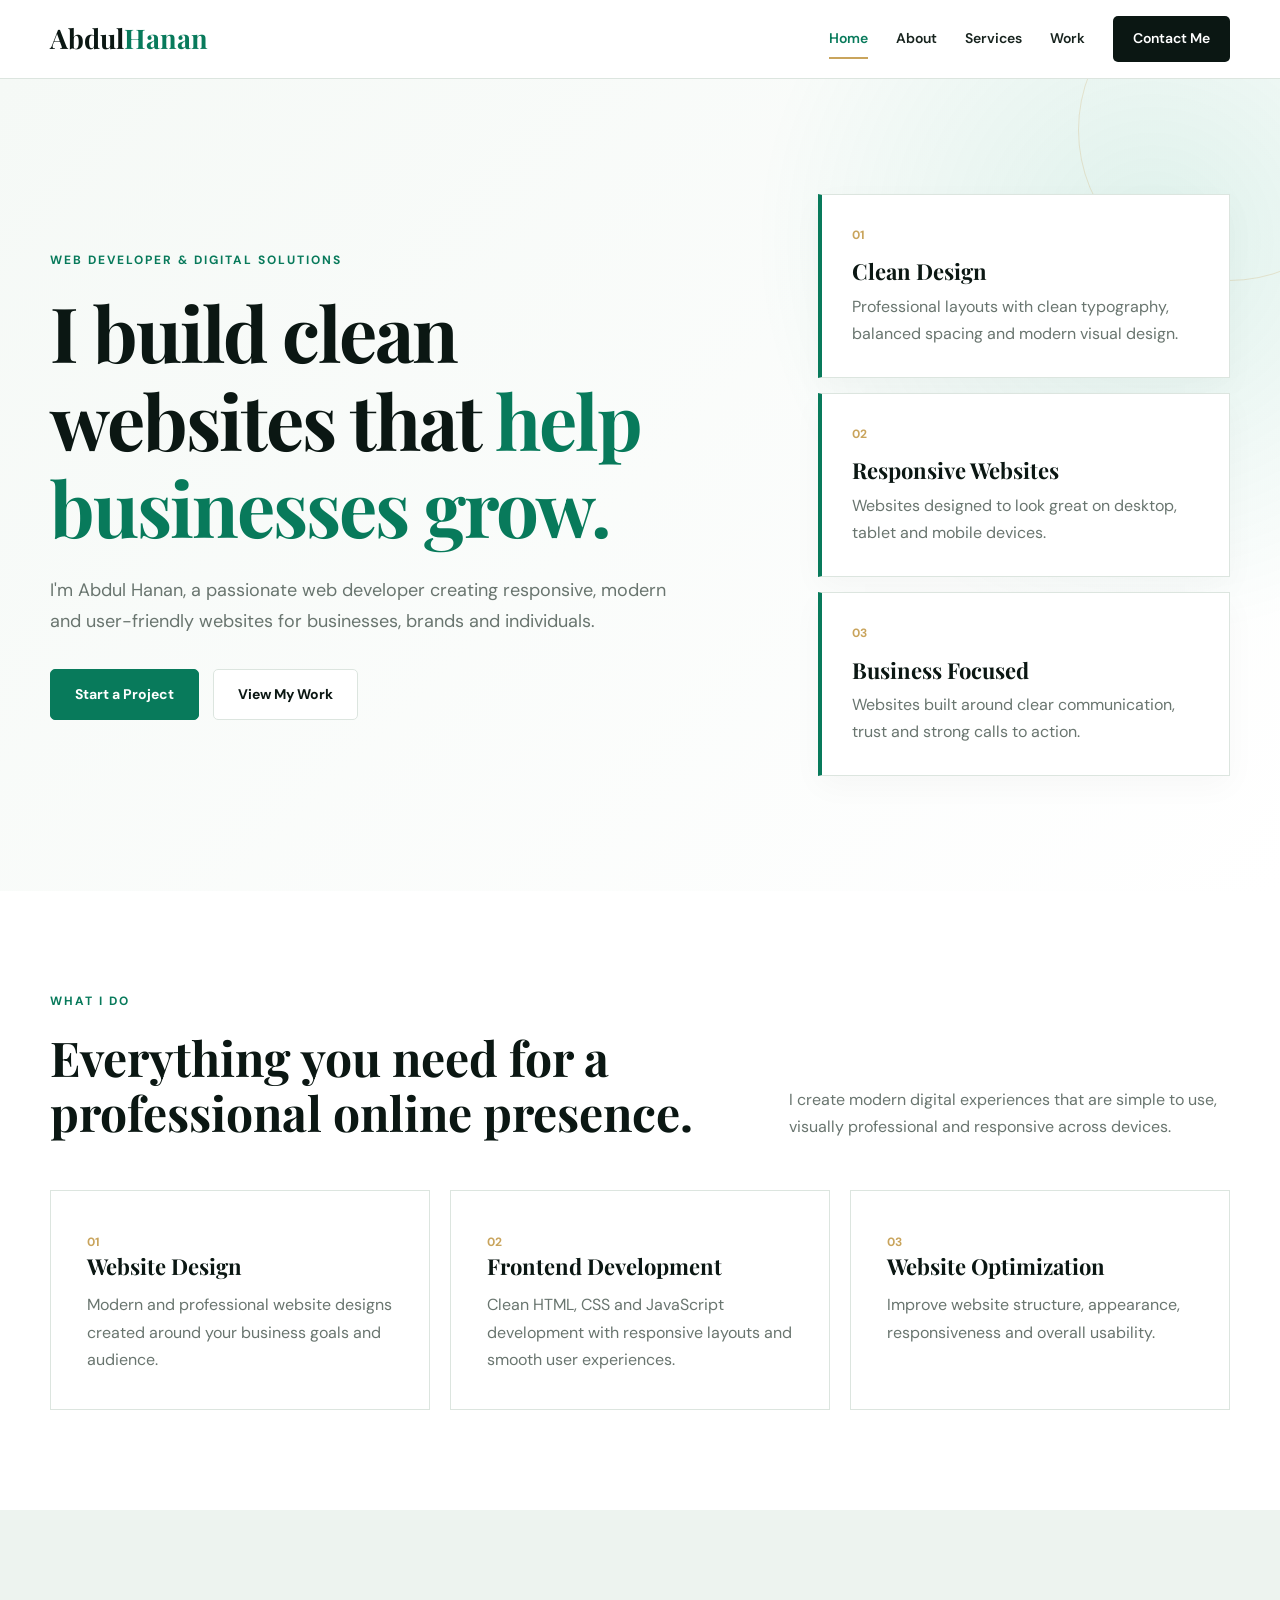
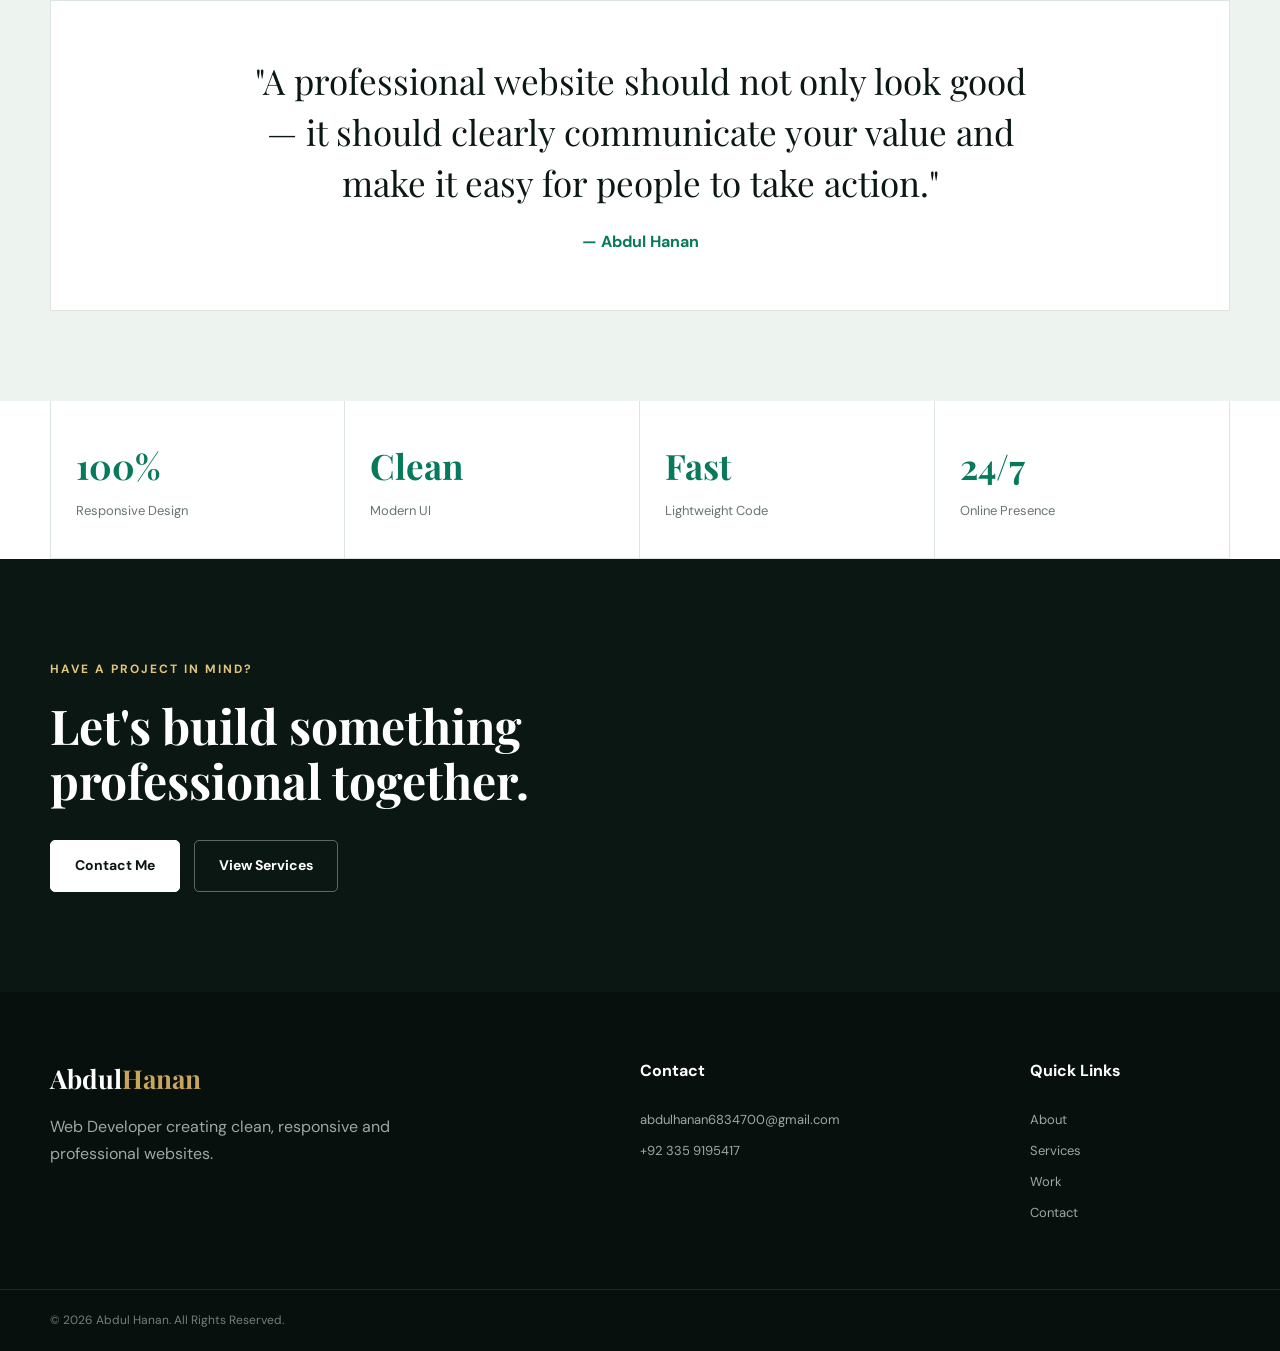
==== commit 464b8eaa: "Update index.html" ====
--- a/index.html
+++ b/index.html
@@ -3,6 +3,10 @@
 <head>
     <meta charset="UTF-8">
     <meta name="viewport" content="width=device-width, initial-scale=1.0">
+
+    <link rel="preconnect" href="https://fonts.googleapis.com">
+    <link rel="preconnect" href="https://fonts.gstatic.com" crossorigin>
+    <link href="https://fonts.googleapis.com/css2?family=Inter:wght@400;500;600;700&family=Playfair+Display:wght@600;700&display=swap" rel="stylesheet">
 
     <title>Abdul Hanan | Web Developer & Digital Solutions</title>
 
@@ -40,7 +44,6 @@
     </div>
 </header>
 
-
 <main>
 
 <section class="hero">
@@ -64,6 +67,7 @@
             </p>
 
             <div class="hero-buttons">
+
                 <a href="contact.html" class="btn btn-primary">
                     Start a Project
                 </a>
@@ -71,42 +75,34 @@
                 <a href="portfolio.html" class="btn btn-secondary">
                     View My Work
                 </a>
-            </div>
-
-        </div>
-
+
+            </div>
+
+        </div>
 
         <div class="hero-side">
 
             <div class="info-card">
                 <div class="card-number">01</div>
-
                 <h3>Clean Design</h3>
-
                 <p>
                     Professional layouts with clean typography,
                     balanced spacing and modern visual design.
                 </p>
             </div>
 
-
             <div class="info-card">
                 <div class="card-number">02</div>
-
                 <h3>Responsive Websites</h3>
-
                 <p>
                     Websites designed to look great on desktop,
                     tablet and mobile devices.
                 </p>
             </div>
 
-
             <div class="info-card">
                 <div class="card-number">03</div>
-
                 <h3>Business Focused</h3>
-
                 <p>
                     Websites built around clear communication,
                     trust and strong calls to action.
@@ -117,7 +113,6 @@
 
     </div>
 </section>
-
 
 <section class="section">
     <div class="container">
@@ -139,11 +134,9 @@
             </p>
         </div>
 
-
         <div class="cards-grid">
 
             <article class="service-card">
-
                 <span class="service-number">01</span>
 
                 <h3>Website Design</h3>
@@ -153,12 +146,9 @@
                     created around your business goals and
                     audience.
                 </p>
-
             </article>
 
-
             <article class="service-card">
-
                 <span class="service-number">02</span>
 
                 <h3>Frontend Development</h3>
@@ -168,12 +158,9 @@
                     with responsive layouts and smooth user
                     experiences.
                 </p>
-
             </article>
 
-
             <article class="service-card">
-
                 <span class="service-number">03</span>
 
                 <h3>Website Optimization</h3>
@@ -182,20 +169,17 @@
                     Improve website structure, appearance,
                     responsiveness and overall usability.
                 </p>
-
             </article>
 
         </div>
 
     </div>
 </section>
-
 
 <section class="testimonial-section">
     <div class="container">
 
         <div class="testimonial">
-
             <p class="quote">
                 "A professional website should not only look
                 good — it should clearly communicate your
@@ -205,12 +189,10 @@
             <p class="quote-author">
                 — Abdul Hanan
             </p>
-
-        </div>
-
-    </div>
-</section>
-
+        </div>
+
+    </div>
+</section>
 
 <section class="stats-section">
     <div class="container">
@@ -242,7 +224,6 @@
     </div>
 </section>
 
-
 <section class="cta-section">
     <div class="container">
 
@@ -271,12 +252,12 @@
 
 </main>
 
-
 <footer class="footer">
 
     <div class="container footer-grid">
 
         <div>
+
             <a href="index.html" class="footer-logo">
                 Abdul<span>Hanan</span>
             </a>
@@ -285,8 +266,8 @@
                 Web Developer creating clean, responsive
                 and professional websites.
             </p>
-        </div>
-
+
+        </div>
 
         <div class="footer-contact">
 
@@ -301,7 +282,6 @@
             </a>
 
         </div>
-
 
         <div class="footer-links">
 
@@ -316,7 +296,6 @@
 
     </div>
 
-
     <div class="footer-bottom">
         <div class="container">
             © 2026 Abdul Hanan. All Rights Reserved.
@@ -325,1570 +304,7 @@
 
 </footer>
 
-
 <script src="script.js"></script>
 
 </body>
 </html>
-<!DOCTYPE html>
-<html lang="en">
-
-<head>
-
-    <meta charset="UTF-8">
-
-    <meta name="viewport"
-        content="width=device-width, initial-scale=1.0">
-
-    <title>About | Abdul Hanan</title>
-
-    <meta name="description"
-        content="Learn more about Abdul Hanan, a web developer focused on clean, responsive and professional websites.">
-
-    <link rel="stylesheet" href="style.css">
-
-</head>
-
-
-<body>
-
-
-<header class="site-header">
-
-    <div class="container nav-container">
-
-        <a href="index.html" class="logo">
-            Abdul<span>Hanan</span>
-        </a>
-
-
-        <button class="nav-toggle" id="navToggle">
-
-            <span></span>
-            <span></span>
-            <span></span>
-
-        </button>
-
-
-        <nav class="primary-nav" id="primaryNav">
-
-            <a href="index.html">Home</a>
-
-            <a href="about.html" class="active">
-                About
-            </a>
-
-            <a href="services.html">
-                Services
-            </a>
-
-            <a href="portfolio.html">
-                Work
-            </a>
-
-            <a href="contact.html"
-               class="nav-button">
-                Contact Me
-            </a>
-
-        </nav>
-
-    </div>
-
-</header>
-
-
-
-<main>
-
-
-<section class="page-hero">
-
-    <div class="container">
-
-        <p class="eyebrow">
-            About Me
-        </p>
-
-        <h1>
-            A developer focused on
-            clean and useful digital experiences.
-        </h1>
-
-        <p>
-            I create modern websites that combine
-            professional design, responsive layouts
-            and straightforward user experiences.
-        </p>
-
-    </div>
-
-</section>
-
-
-
-<section class="section">
-
-    <div class="container two-column">
-
-        <div>
-
-            <p class="eyebrow">
-                Who I Am
-            </p>
-
-            <h2>
-                Hello, I'm Abdul Hanan.
-            </h2>
-
-            <p class="large-text">
-
-                I'm a motivated Frontend Web Developer
-                passionate about creating responsive,
-                user-friendly and professional websites.
-
-            </p>
-
-
-            <p class="large-text">
-
-                My goal is to help businesses and individuals
-                establish a strong online presence through
-                clean design and reliable web development.
-
-            </p>
-
-        </div>
-
-
-        <div class="about-panel">
-
-            <div class="about-row">
-
-                <span>Name</span>
-
-                <strong>
-                    Abdul Hanan
-                </strong>
-
-            </div>
-
-
-            <div class="about-row">
-
-                <span>Role</span>
-
-                <strong>
-                    Web Developer
-                </strong>
-
-            </div>
-
-
-            <div class="about-row">
-
-                <span>Location</span>
-
-                <strong>
-                    Pakistan
-                </strong>
-
-            </div>
-
-
-            <div class="about-row">
-
-                <span>Email</span>
-
-                <strong>
-                    abdulhanan6834700@gmail.com
-                </strong>
-
-            </div>
-
-
-            <div class="about-row">
-
-                <span>Phone</span>
-
-                <strong>
-                    +92 335 9195417
-                </strong>
-
-            </div>
-
-        </div>
-
-    </div>
-
-</section>
-
-
-
-<section class="section section-alt">
-
-    <div class="container">
-
-        <div class="section-heading">
-
-            <div>
-
-                <p class="eyebrow">
-                    My Approach
-                </p>
-
-                <h2>
-                    Simple process.
-                    Professional results.
-                </h2>
-
-            </div>
-
-            <p>
-                I keep the process straightforward so
-                every project has a clear direction.
-            </p>
-
-        </div>
-
-
-        <div class="process-grid">
-
-
-            <div class="process-item">
-
-                <span>01</span>
-
-                <h3>
-                    Understand
-                </h3>
-
-                <p>
-                    First I understand the business,
-                    audience and purpose of the website.
-                </p>
-
-            </div>
-
-
-            <div class="process-item">
-
-                <span>02</span>
-
-                <h3>
-                    Design
-                </h3>
-
-                <p>
-                    I create a clean visual structure
-                    with clear sections and navigation.
-                </p>
-
-            </div>
-
-
-            <div class="process-item">
-
-                <span>03</span>
-
-                <h3>
-                    Develop
-                </h3>
-
-                <p>
-                    The design is converted into a
-                    responsive working website.
-                </p>
-
-            </div>
-
-
-            <div class="process-item">
-
-                <span>04</span>
-
-                <h3>
-                    Improve
-                </h3>
-
-                <p>
-                    Finally the website is reviewed
-                    and optimized for different devices.
-                </p>
-
-            </div>
-
-
-        </div>
-
-    </div>
-
-</section>
-
-
-
-<section class="cta-section">
-
-    <div class="container">
-
-        <p class="eyebrow light">
-            Let's Work Together
-        </p>
-
-        <h2>
-            Need a professional website?
-        </h2>
-
-        <a href="contact.html"
-           class="btn btn-light">
-
-            Start a Project
-
-        </a>
-
-    </div>
-
-</section>
-
-
-</main>
-
-
-
-<footer class="footer">
-
-    <div class="container footer-grid">
-
-        <div>
-
-            <a href="index.html"
-               class="footer-logo">
-
-                Abdul<span>Hanan</span>
-
-            </a>
-
-            <p>
-                Clean websites for modern businesses.
-            </p>
-
-        </div>
-
-
-        <div class="footer-contact">
-
-            <h4>Contact</h4>
-
-            <a href="mailto:abdulhanan6834700@gmail.com">
-                abdulhanan6834700@gmail.com
-            </a>
-
-            <a href="tel:+923359195417">
-                +92 335 9195417
-            </a>
-
-        </div>
-
-
-        <div class="footer-links">
-
-            <h4>Pages</h4>
-
-            <a href="index.html">Home</a>
-            <a href="services.html">Services</a>
-            <a href="portfolio.html">Work</a>
-            <a href="contact.html">Contact</a>
-
-        </div>
-
-    </div>
-
-
-    <div class="footer-bottom">
-
-        <div class="container">
-
-            © 2026 Abdul Hanan. All Rights Reserved.
-
-        </div>
-
-    </div>
-
-</footer>
-
-
-<script src="script.js"></script>
-
-</body>
-</html>
-<!DOCTYPE html>
-<html lang="en">
-
-<head>
-
-    <meta charset="UTF-8">
-
-    <meta name="viewport"
-          content="width=device-width, initial-scale=1.0">
-
-    <title>Services | Abdul Hanan</title>
-
-    <meta name="description"
-          content="Professional web design, frontend development and website optimization services by Abdul Hanan.">
-
-    <link rel="stylesheet" href="style.css">
-
-</head>
-
-
-<body>
-
-
-<header class="site-header">
-
-    <div class="container nav-container">
-
-        <a href="index.html" class="logo">
-            Abdul<span>Hanan</span>
-        </a>
-
-
-        <button class="nav-toggle" id="navToggle">
-
-            <span></span>
-            <span></span>
-            <span></span>
-
-        </button>
-
-
-        <nav class="primary-nav" id="primaryNav">
-
-            <a href="index.html">Home</a>
-
-            <a href="about.html">
-                About
-            </a>
-
-            <a href="services.html"
-               class="active">
-                Services
-            </a>
-
-            <a href="portfolio.html">
-                Work
-            </a>
-
-            <a href="contact.html"
-               class="nav-button">
-                Contact Me
-            </a>
-
-        </nav>
-
-    </div>
-
-</header>
-
-
-
-<main>
-
-
-<section class="page-hero">
-
-    <div class="container">
-
-        <p class="eyebrow">
-            Services
-        </p>
-
-        <h1>
-            Digital solutions designed
-            around your goals.
-        </h1>
-
-        <p>
-            From a simple business website to a
-            complete professional online presence.
-        </p>
-
-    </div>
-
-</section>
-
-
-
-<section class="section">
-
-    <div class="container">
-
-        <div class="service-list">
-
-
-            <article class="service-row">
-
-                <div class="service-index">
-                    01
-                </div>
-
-                <div>
-
-                    <h2>
-                        Website Design
-                    </h2>
-
-                    <p>
-                        Professional website layouts
-                        with clean typography, balanced
-                        spacing and modern visual hierarchy.
-                    </p>
-
-                </div>
-
-                <div class="service-features">
-
-                    <span>
-                        Responsive Layout
-                    </span>
-
-                    <span>
-                        Modern UI
-                    </span>
-
-                    <span>
-                        Clean Typography
-                    </span>
-
-                </div>
-
-            </article>
-
-
-
-            <article class="service-row">
-
-                <div class="service-index">
-                    02
-                </div>
-
-                <div>
-
-                    <h2>
-                        Frontend Development
-                    </h2>
-
-                    <p>
-                        Converting designs into fast,
-                        responsive and functional websites
-                        using modern frontend technologies.
-                    </p>
-
-                </div>
-
-                <div class="service-features">
-
-                    <span>
-                        HTML
-                    </span>
-
-                    <span>
-                        CSS
-                    </span>
-
-                    <span>
-                        JavaScript
-                    </span>
-
-                </div>
-
-            </article>
-
-
-
-            <article class="service-row">
-
-                <div class="service-index">
-                    03
-                </div>
-
-                <div>
-
-                    <h2>
-                        Business Websites
-                    </h2>
-
-                    <p>
-                        Professional websites for small
-                        businesses, freelancers, educators
-                        and personal brands.
-                    </p>
-
-                </div>
-
-                <div class="service-features">
-
-                    <span>
-                        Business Pages
-                    </span>
-
-                    <span>
-                        Contact Forms
-                    </span>
-
-                    <span>
-                        CTA Sections
-                    </span>
-
-                </div>
-
-            </article>
-
-
-
-            <article class="service-row">
-
-                <div class="service-index">
-                    04
-                </div>
-
-                <div>
-
-                    <h2>
-                        Website Optimization
-                    </h2>
-
-                    <p>
-                        Improve the structure, readability,
-                        responsiveness and usability of
-                        an existing website.
-                    </p>
-
-                </div>
-
-                <div class="service-features">
-
-                    <span>
-                        Mobile Optimization
-                    </span>
-
-                    <span>
-                        UI Improvements
-                    </span>
-
-                    <span>
-                        Clean Code
-                    </span>
-
-                </div>
-
-            </article>
-
-
-        </div>
-
-    </div>
-
-</section>
-
-
-
-<section class="section section-alt">
-
-    <div class="container">
-
-        <div class="section-heading">
-
-            <div>
-
-                <p class="eyebrow">
-                    What's Included
-                </p>
-
-                <h2>
-                    Professional from
-                    start to finish.
-                </h2>
-
-            </div>
-
-        </div>
-
-
-        <div class="cards-grid">
-
-
-            <div class="service-card">
-
-                <span class="service-number">
-                    01
-                </span>
-
-                <h3>
-                    Mobile Friendly
-                </h3>
-
-                <p>
-                    Your website will adapt to
-                    different screen sizes.
-                </p>
-
-            </div>
-
-
-            <div class="service-card">
-
-                <span class="service-number">
-                    02
-                </span>
-
-                <h3>
-                    Clean Code
-                </h3>
-
-                <p>
-                    Structured and readable code
-                    makes the website easier to maintain.
-                </p>
-
-            </div>
-
-
-            <div class="service-card">
-
-                <span class="service-number">
-                    03
-                </span>
-
-                <h3>
-                    Clear Navigation
-                </h3>
-
-                <p>
-                    Visitors can easily find the
-                    information they need.
-                </p>
-
-            </div>
-
-
-        </div>
-
-    </div>
-
-</section>
-
-
-
-<section class="cta-section">
-
-    <div class="container">
-
-        <p class="eyebrow light">
-            Start Your Project
-        </p>
-
-        <h2>
-            Tell me what you need.
-        </h2>
-
-        <a href="contact.html"
-           class="btn btn-light">
-
-            Contact Me
-
-        </a>
-
-    </div>
-
-</section>
-
-
-</main>
-
-
-
-<footer class="footer">
-
-    <div class="container footer-grid">
-
-        <div>
-
-            <a href="index.html"
-               class="footer-logo">
-
-                Abdul<span>Hanan</span>
-
-            </a>
-
-            <p>
-                Web development and digital solutions.
-            </p>
-
-        </div>
-
-
-        <div class="footer-contact">
-
-            <h4>Contact</h4>
-
-            <a href="mailto:abdulhanan6834700@gmail.com">
-                abdulhanan6834700@gmail.com
-            </a>
-
-            <a href="tel:+923359195417">
-                +92 335 9195417
-            </a>
-
-        </div>
-
-
-        <div class="footer-links">
-
-            <h4>Pages</h4>
-
-            <a href="index.html">Home</a>
-            <a href="about.html">About</a>
-            <a href="portfolio.html">Work</a>
-            <a href="contact.html">Contact</a>
-
-        </div>
-
-    </div>
-
-
-    <div class="footer-bottom">
-
-        <div class="container">
-
-            © 2026 Abdul Hanan. All Rights Reserved.
-
-        </div>
-
-    </div>
-
-</footer>
-
-
-<script src="script.js"></script>
-
-</body>
-</html>
-<!DOCTYPE html>
-<html lang="en">
-
-<head>
-
-    <meta charset="UTF-8">
-
-    <meta name="viewport"
-          content="width=device-width, initial-scale=1.0">
-
-    <title>Work | Abdul Hanan</title>
-
-    <meta name="description"
-          content="Selected web development and website design projects by Abdul Hanan.">
-
-    <link rel="stylesheet" href="style.css">
-
-</head>
-
-
-<body>
-
-
-<header class="site-header">
-
-    <div class="container nav-container">
-
-        <a href="index.html" class="logo">
-            Abdul<span>Hanan</span>
-        </a>
-
-
-        <button class="nav-toggle" id="navToggle">
-
-            <span></span>
-            <span></span>
-            <span></span>
-
-        </button>
-
-
-        <nav class="primary-nav" id="primaryNav">
-
-            <a href="index.html">
-                Home
-            </a>
-
-            <a href="about.html">
-                About
-            </a>
-
-            <a href="services.html">
-                Services
-            </a>
-
-            <a href="portfolio.html"
-               class="active">
-                Work
-            </a>
-
-            <a href="contact.html"
-               class="nav-button">
-                Contact Me
-            </a>
-
-        </nav>
-
-    </div>
-
-</header>
-
-
-
-<main>
-
-
-<section class="page-hero">
-
-    <div class="container">
-
-        <p class="eyebrow">
-            Selected Work
-        </p>
-
-        <h1>
-            Websites built with
-            purpose and clean design.
-        </h1>
-
-        <p>
-            A selection of website projects and
-            digital experiences.
-        </p>
-
-    </div>
-
-</section>
-
-
-
-<section class="section">
-
-    <div class="container">
-
-
-        <div class="portfolio-grid">
-
-
-            <article class="portfolio-card">
-
-                <div class="portfolio-image">
-                    Project 01
-                </div>
-
-                <div class="portfolio-content">
-
-                    <span>
-                        Web Design
-                    </span>
-
-                    <h2>
-                        Rizvi Cafe
-                    </h2>
-
-                    <p>
-                        A clean and modern restaurant
-                        website designed to present
-                        services, menu information and
-                        contact details.
-                    </p>
-
-                </div>
-
-            </article>
-
-
-
-            <article class="portfolio-card">
-
-                <div class="portfolio-image">
-                    Project 02
-                </div>
-
-                <div class="portfolio-content">
-
-                    <span>
-                        Education
-                    </span>
-
-                    <h2>
-                        Fatima Islamic Academy
-                    </h2>
-
-                    <p>
-                        An educational website designed
-                        to provide information about
-                        courses, teachers and admissions.
-                    </p>
-
-                </div>
-
-            </article>
-
-
-
-            <article class="portfolio-card">
-
-                <div class="portfolio-image">
-                    Project 03
-                </div>
-
-                <div class="portfolio-content">
-
-                    <span>
-                        Education
-                    </span>
-
-                    <h2>
-                        Al Noor Quran Academy
-                    </h2>
-
-                    <p>
-                        A professional academy website
-                        focused on online Quran education,
-                        courses and student enquiries.
-                    </p>
-
-                </div>
-
-            </article>
-
-
-
-            <article class="portfolio-card">
-
-                <div class="portfolio-image">
-                    Project 04
-                </div>
-
-                <div class="portfolio-content">
-
-                    <span>
-                        Business Website
-                    </span>
-
-                    <h2>
-                        Business Landing Page
-                    </h2>
-
-                    <p>
-                        A conversion-focused landing page
-                        with strong sections, clear messaging
-                        and professional presentation.
-                    </p>
-
-                </div>
-
-            </article>
-
-
-        </div>
-
-    </div>
-
-</section>
-
-
-
-<section class="testimonial-section">
-
-    <div class="container">
-
-        <div class="testimonial">
-
-            <p class="quote">
-
-                Good design is not about adding more.
-                It's about making the right information
-                easy to understand.
-
-            </p>
-
-            <p class="quote-author">
-                — Abdul Hanan
-            </p>
-
-        </div>
-
-    </div>
-
-</section>
-
-
-
-<section class="cta-section">
-
-    <div class="container">
-
-        <p class="eyebrow light">
-            Your Project Could Be Next
-        </p>
-
-        <h2>
-            Let's create your website.
-        </h2>
-
-        <a href="contact.html"
-           class="btn btn-light">
-
-            Start a Project
-
-        </a>
-
-    </div>
-
-</section>
-
-
-</main>
-
-
-
-<footer class="footer">
-
-    <div class="container footer-grid">
-
-        <div>
-
-            <a href="index.html"
-               class="footer-logo">
-
-                Abdul<span>Hanan</span>
-
-            </a>
-
-            <p>
-                Modern websites for modern businesses.
-            </p>
-
-        </div>
-
-
-        <div class="footer-contact">
-
-            <h4>Contact</h4>
-
-            <a href="mailto:abdulhanan6834700@gmail.com">
-                abdulhanan6834700@gmail.com
-            </a>
-
-            <a href="tel:+923359195417">
-                +92 335 9195417
-            </a>
-
-        </div>
-
-
-        <div class="footer-links">
-
-            <h4>Pages</h4>
-
-            <a href="index.html">Home</a>
-            <a href="about.html">About</a>
-            <a href="services.html">Services</a>
-            <a href="contact.html">Contact</a>
-
-        </div>
-
-    </div>
-
-
-    <div class="footer-bottom">
-
-        <div class="container">
-
-            © 2026 Abdul Hanan. All Rights Reserved.
-
-        </div>
-
-    </div>
-
-</footer>
-
-
-<script src="script.js"></script>
-
-</body>
-</html>
-<!DOCTYPE html>
-<html lang="en">
-
-<head>
-
-    <meta charset="UTF-8">
-
-    <meta name="viewport"
-          content="width=device-width, initial-scale=1.0">
-
-    <title>Contact | Abdul Hanan</title>
-
-    <meta name="description"
-          content="Contact Abdul Hanan for professional website design and development projects.">
-
-    <link rel="stylesheet" href="style.css">
-
-</head>
-
-
-<body>
-
-
-<header class="site-header">
-
-    <div class="container nav-container">
-
-        <a href="index.html" class="logo">
-            Abdul<span>Hanan</span>
-        </a>
-
-
-        <button class="nav-toggle" id="navToggle">
-
-            <span></span>
-            <span></span>
-            <span></span>
-
-        </button>
-
-
-        <nav class="primary-nav" id="primaryNav">
-
-            <a href="index.html">
-                Home
-            </a>
-
-            <a href="about.html">
-                About
-            </a>
-
-            <a href="services.html">
-                Services
-            </a>
-
-            <a href="portfolio.html">
-                Work
-            </a>
-
-            <a href="contact.html"
-               class="active nav-button">
-                Contact Me
-            </a>
-
-        </nav>
-
-    </div>
-
-</header>
-
-
-
-<main>
-
-
-<section class="page-hero">
-
-    <div class="container">
-
-        <p class="eyebrow">
-            Contact
-        </p>
-
-        <h1>
-            Have a project in mind?
-            Let's talk.
-        </h1>
-
-        <p>
-            Tell me a little about your project
-            and I'll get back to you.
-        </p>
-
-    </div>
-
-</section>
-
-
-
-<section class="section contact-section">
-
-    <div class="container contact-grid">
-
-
-        <div>
-
-            <p class="eyebrow">
-                Send an Enquiry
-            </p>
-
-            <h2>
-                Let's discuss your project.
-            </h2>
-
-
-            <form id="contactForm"
-                  class="contact-form">
-
-
-                <div class="form-group">
-
-                    <label for="name">
-                        Full Name
-                    </label>
-
-                    <input
-                        type="text"
-                        id="name"
-                        name="name"
-                        placeholder="Your name"
-                        required>
-
-                </div>
-
-
-                <div class="form-group">
-
-                    <label for="email">
-                        Email Address
-                    </label>
-
-                    <input
-                        type="email"
-                        id="email"
-                        name="email"
-                        placeholder="Your email"
-                        required>
-
-                </div>
-
-
-                <div class="form-group">
-
-                    <label for="service">
-                        Service
-                    </label>
-
-                    <select id="service"
-                            name="service">
-
-                        <option>
-                            Website Design
-                        </option>
-
-                        <option>
-                            Frontend Development
-                        </option>
-
-                        <option>
-                            Business Website
-                        </option>
-
-                        <option>
-                            Website Optimization
-                        </option>
-
-                        <option>
-                            Other
-                        </option>
-
-                    </select>
-
-                </div>
-
-
-                <div class="form-group">
-
-                    <label for="message">
-                        Project Details
-                    </label>
-
-                    <textarea
-                        id="message"
-                        name="message"
-                        placeholder="Tell me about your project..."
-                        required></textarea>
-
-                </div>
-
-
-                <button
-                    type="submit"
-                    class="btn btn-primary">
-
-                    Send Enquiry
-
-                </button>
-
-
-                <p id="formMessage"
-                   class="form-message">
-                </p>
-
-            </form>
-
-        </div>
-
-
-
-        <aside class="contact-info">
-
-            <div class="contact-box">
-
-                <span>
-                    Email
-                </span>
-
-                <a href="mailto:abdulhanan6834700@gmail.com">
-
-                    abdulhanan6834700@gmail.com
-
-                </a>
-
-            </div>
-
-
-            <div class="contact-box">
-
-                <span>
-                    Phone
-                </span>
-
-                <a href="tel:+923359195417">
-
-                    +92 335 9195417
-
-                </a>
-
-            </div>
-
-
-            <div class="contact-box">
-
-                <span>
-                    Name
-                </span>
-
-                <strong>
-                    Abdul Hanan
-                </strong>
-
-            </div>
-
-
-            <div class="contact-box">
-
-                <span>
-                    Location
-                </span>
-
-                <strong>
-                    Pakistan
-                </strong>
-
-            </div>
-
-
-            <div class="contact-note">
-
-                <h3>
-                    Let's build something useful.
-                </h3>
-
-                <p>
-                    Whether you need a new website,
-                    a redesign or frontend development,
-                    feel free to get in touch.
-                </p>
-
-            </div>
-
-        </aside>
-
-
-    </div>
-
-</section>
-
-
-</main>
-
-
-
-<footer class="footer">
-
-    <div class="container footer-grid">
-
-        <div>
-
-            <a href="index.html"
-               class="footer-logo">
-
-                Abdul<span>Hanan</span>
-
-            </a>
-
-            <p>
-                Web Developer & Digital Solutions.
-            </p>
-
-        </div>
-
-
-        <div class="footer-contact">
-
-            <h4>Contact</h4>
-
-            <a href="mailto:abdulhanan6834700@gmail.com">
-                abdulhanan6834700@gmail.com
-            </a>
-
-            <a href="tel:+923359195417">
-                +92 335 9195417
-            </a>
-
-        </div>
-
-
-        <div class="footer-links">
-
-            <h4>Pages</h4>
-
-            <a href="index.html">Home</a>
-            <a href="about.html">About</a>
-            <a href="services.html">Services</a>
-            <a href="portfolio.html">Work</a>
-
-        </div>
-
-    </div>
-
-
-    <div class="footer-bottom">
-
-        <div class="container">
-
-            © 2026 Abdul Hanan. All Rights Reserved.
-
-        </div>
-
-    </div>
-
-</footer>
-
-
-<script src="script.js"></script>
-
-</body>
-</html>
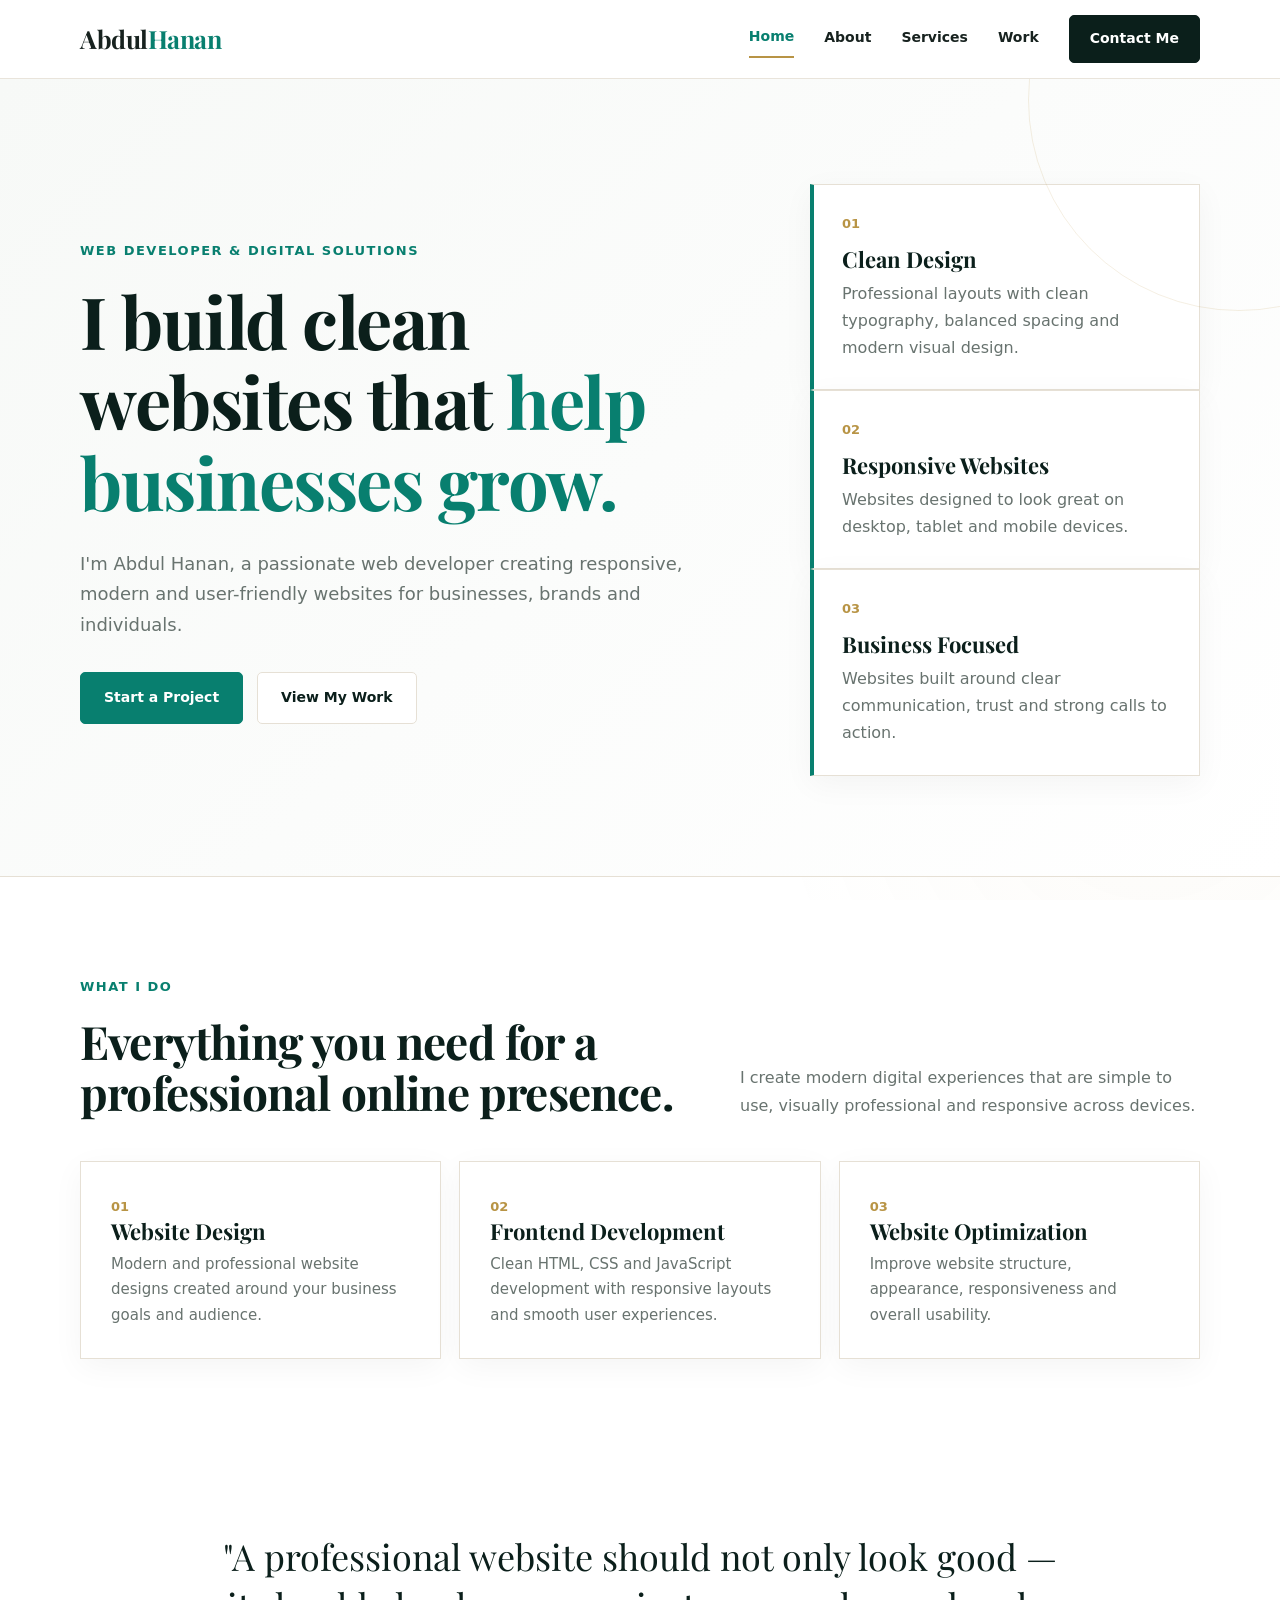
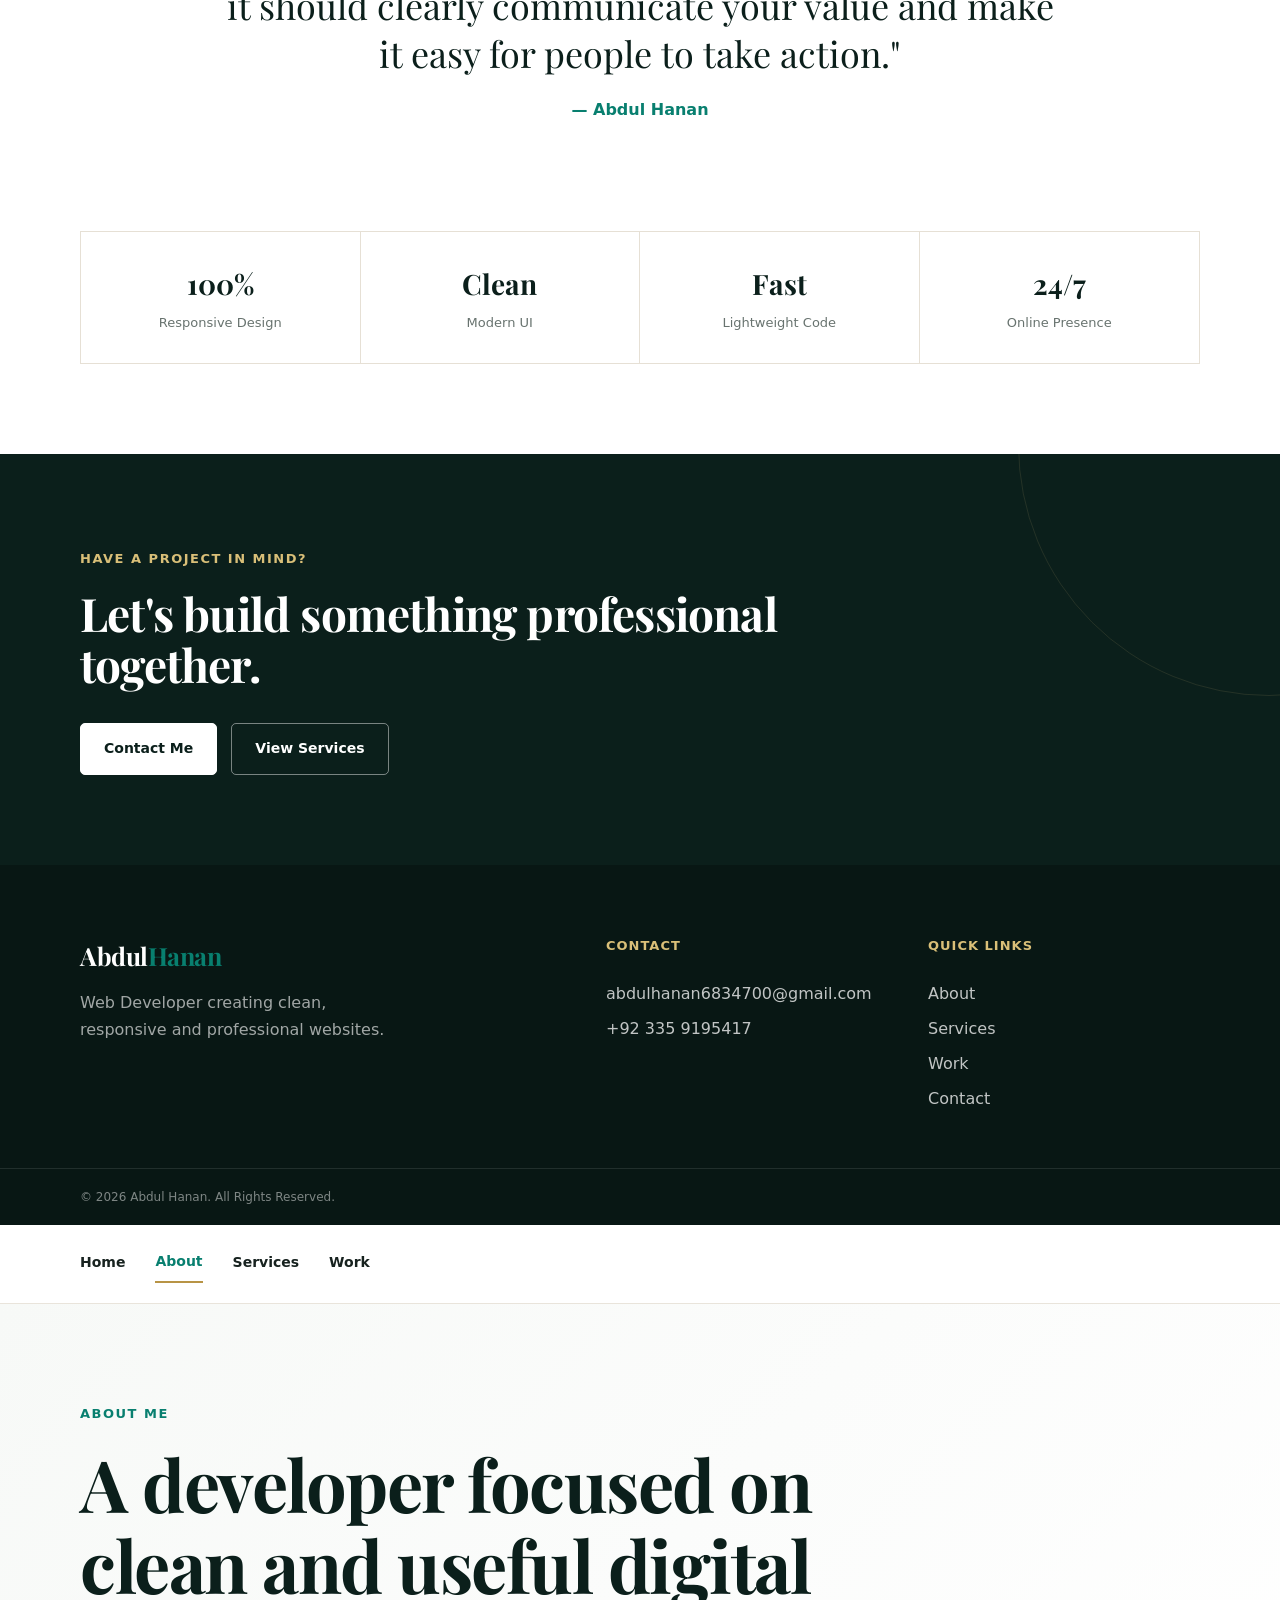
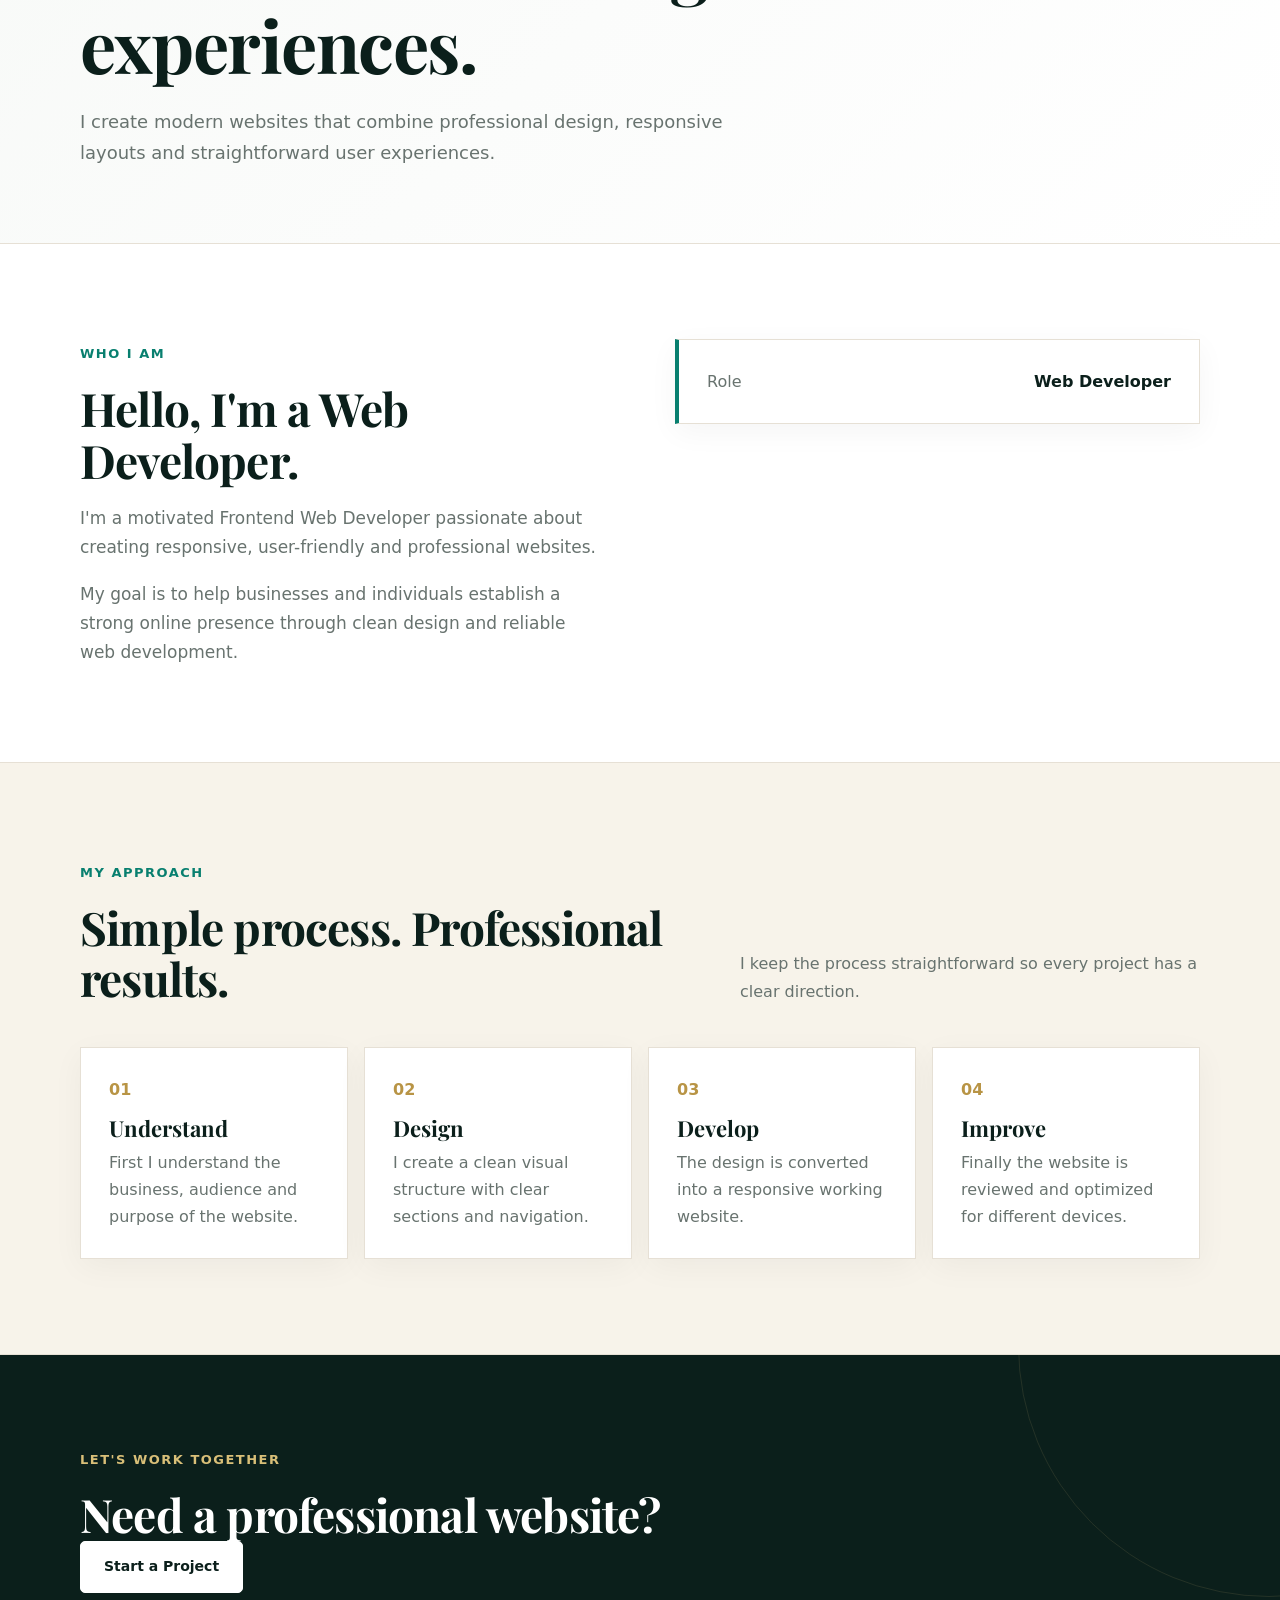
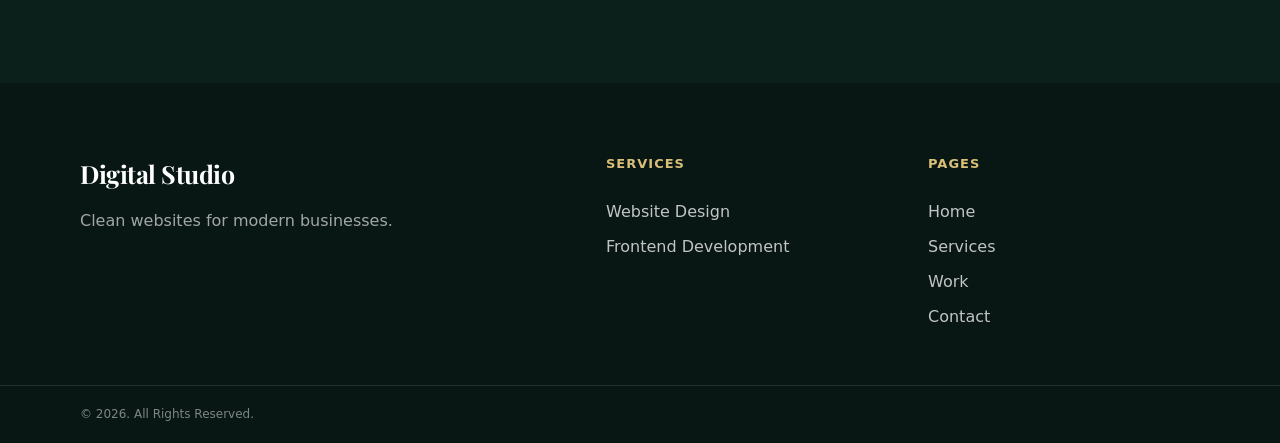
==== commit ba34b339: "Update index.html" ====
--- a/index.html
+++ b/index.html
@@ -308,3 +308,298 @@
 
 </body>
 </html>
+
+
+<!DOCTYPE html>
+<html lang="en">
+
+<head>
+
+    <meta charset="UTF-8">
+
+    <meta name="viewport"
+        content="width=device-width, initial-scale=1.0">
+
+    <link rel="preconnect" href="https://fonts.googleapis.com">
+    <link rel="preconnect" href="https://fonts.gstatic.com" crossorigin>
+    <link href="https://fonts.googleapis.com/css2?family=Inter:wght@400;500;600;700&family=Playfair+Display:wght@600;700&display=swap" rel="stylesheet">
+
+    <title>About | Web Studio</title>
+
+    <meta name="description"
+        content="Learn more about our professional web development and digital solutions.">
+
+    <link rel="stylesheet" href="style.css">
+
+</head>
+
+<body>
+
+<header class="site-header">
+
+    <div class="container nav-container">
+
+        <button class="nav-toggle" id="navToggle">
+            <span></span>
+            <span></span>
+            <span></span>
+        </button>
+
+        <nav class="primary-nav" id="primaryNav">
+
+            <a href="index.html">
+                Home
+            </a>
+
+            <a href="about.html" class="active">
+                About
+            </a>
+
+            <a href="services.html">
+                Services
+            </a>
+
+            <a href="portfolio.html">
+                Work
+            </a>
+
+        </nav>
+
+    </div>
+
+</header>
+
+<main>
+
+<section class="page-hero">
+
+    <div class="container">
+
+        <p class="eyebrow">
+            About Me
+        </p>
+
+        <h1>
+            A developer focused on
+            clean and useful digital experiences.
+        </h1>
+
+        <p>
+            I create modern websites that combine
+            professional design, responsive layouts
+            and straightforward user experiences.
+        </p>
+
+    </div>
+
+</section>
+
+<section class="section">
+
+    <div class="container two-column">
+
+        <div>
+
+            <p class="eyebrow">
+                Who I Am
+            </p>
+
+            <h2>
+                Hello, I'm a Web Developer.
+            </h2>
+
+            <p class="large-text">
+                I'm a motivated Frontend Web Developer
+                passionate about creating responsive,
+                user-friendly and professional websites.
+            </p>
+
+            <p class="large-text">
+                My goal is to help businesses and individuals
+                establish a strong online presence through
+                clean design and reliable web development.
+            </p>
+
+        </div>
+
+        <div class="about-panel">
+
+            <div class="about-row">
+                <span>Role</span>
+                <strong>Web Developer</strong>
+            </div>
+
+        </div>
+
+    </div>
+
+</section>
+
+<section class="section section-alt">
+
+    <div class="container">
+
+        <div class="section-heading">
+
+            <div>
+
+                <p class="eyebrow">
+                    My Approach
+                </p>
+
+                <h2>
+                    Simple process.
+                    Professional results.
+                </h2>
+
+            </div>
+
+            <p>
+                I keep the process straightforward so
+                every project has a clear direction.
+            </p>
+
+        </div>
+
+        <div class="process-grid">
+
+            <div class="process-item">
+                <span>01</span>
+
+                <h3>
+                    Understand
+                </h3>
+
+                <p>
+                    First I understand the business,
+                    audience and purpose of the website.
+                </p>
+            </div>
+
+            <div class="process-item">
+                <span>02</span>
+
+                <h3>
+                    Design
+                </h3>
+
+                <p>
+                    I create a clean visual structure
+                    with clear sections and navigation.
+                </p>
+            </div>
+
+            <div class="process-item">
+                <span>03</span>
+
+                <h3>
+                    Develop
+                </h3>
+
+                <p>
+                    The design is converted into a
+                    responsive working website.
+                </p>
+            </div>
+
+            <div class="process-item">
+                <span>04</span>
+
+                <h3>
+                    Improve
+                </h3>
+
+                <p>
+                    Finally the website is reviewed
+                    and optimized for different devices.
+                </p>
+            </div>
+
+        </div>
+
+    </div>
+
+</section>
+
+<section class="cta-section">
+
+    <div class="container">
+
+        <p class="eyebrow light">
+            Let's Work Together
+        </p>
+
+        <h2>
+            Need a professional website?
+        </h2>
+
+        <a href="contact.html"
+            class="btn btn-light">
+
+            Start a Project
+
+        </a>
+
+    </div>
+
+</section>
+
+</main>
+
+<footer class="footer">
+
+    <div class="container footer-grid">
+
+        <div>
+
+            <span class="footer-logo">
+                Digital Studio
+            </span>
+
+            <p>
+                Clean websites for modern businesses.
+            </p>
+
+        </div>
+
+        <div class="footer-contact">
+
+            <h4>Services</h4>
+
+            <a href="services.html">
+                Website Design
+            </a>
+
+            <a href="services.html">
+                Frontend Development
+            </a>
+
+        </div>
+
+        <div class="footer-links">
+
+            <h4>Pages</h4>
+
+            <a href="index.html">Home</a>
+            <a href="services.html">Services</a>
+            <a href="portfolio.html">Work</a>
+            <a href="contact.html">Contact</a>
+
+        </div>
+
+    </div>
+
+    <div class="footer-bottom">
+
+        <div class="container">
+            © 2026. All Rights Reserved.
+        </div>
+
+    </div>
+
+</footer>
+
+<script src="script.js"></script>
+
+</body>
+</html>
--- a/style.css
+++ b/style.css
@@ -1,1054 +1,959 @@
-@import url('https://fonts.googleapis.com/css2?family=DM+Sans:wght@400;500;600;700&family=Playfair+Display:wght@500;600;700&display=swap');
-
-:root {
-    --dark: #0b1713;
-    --dark-soft: #13231d;
-    --green: #087a5b;
-    --green-light: #12a078;
-    --gold: #c9a45c;
-    --gold-light: #e2c47e;
-    --white: #ffffff;
-    --light: #f5f8f6;
-    --light-2: #edf3ef;
-    --text: #17231e;
-    --muted: #69756f;
-    --border: #dce5df;
-    --container: 1180px;
-    --shadow: 0 15px 45px rgba(11, 23, 19, 0.08);
-}
-
-* {
-    margin: 0;
-    padding: 0;
-    box-sizing: border-box;
-}
-
-html {
-    scroll-behavior: smooth;
-}
-
-body {
-    font-family: 'DM Sans', sans-serif;
-    background: var(--white);
-    color: var(--text);
-    line-height: 1.7;
-    overflow-x: hidden;
-}
-
-a {
-    text-decoration: none;
-    color: inherit;
-}
-
-button,
-input,
-textarea,
-select {
-    font-family: inherit;
-}
-
-.container {
-    width: min(1180px, calc(100% - 40px));
-    margin: auto;
-}
-
-/* =========================
-HEADER
-========================= */
-
-.site-header {
-    position: sticky;
-    top: 0;
-    z-index: 999;
-    background: rgba(255,255,255,0.94);
-    backdrop-filter: blur(15px);
-    border-bottom: 1px solid var(--border);
-}
-
-.nav-container {
-    min-height: 78px;
-    display: flex;
-    align-items: center;
-    justify-content: space-between;
-}
-
-.logo {
-    font-family: 'Playfair Display', serif;
-    font-size: 27px;
-    font-weight: 700;
-    color: var(--dark);
-}
-
-.logo span {
-    color: var(--green);
-}
-
-.primary-nav {
-    display: flex;
-    align-items: center;
-    gap: 28px;
-}
-
-.primary-nav a {
-    position: relative;
-    font-size: 14px;
-    font-weight: 600;
-    color: var(--text);
-    padding: 8px 0;
-    transition: 0.3s ease;
-}
-
-.primary-nav a::after {
-    content: "";
-    position: absolute;
-    left: 0;
-    bottom: 0;
-    width: 0;
-    height: 2px;
-    background: var(--gold);
-    transition: 0.3s ease;
+:root{
+  --dark:#0b1f1b;
+  --green:#087f6f;
+  --gold:#b89445;
+  --gold-light:#d9bf78;
+  --cream:#f7f3ea;
+  --text:#17221f;
+  --muted:#68736f;
+  --border:#e6e0d5;
+  --white:#ffffff;
+  --shadow:0 18px 55px rgba(11,31,27,.09);
+  --radius:16px;
+  --ease:cubic-bezier(.22,1,.36,1);
+}
+
+*{
+  box-sizing:border-box;
+  margin:0;
+  padding:0;
+}
+
+html{
+  scroll-behavior:smooth;
+}
+
+body{
+  font-family:'Inter',system-ui,-apple-system,BlinkMacSystemFont,"Segoe UI",sans-serif;
+  color:var(--text);
+  background:#fff;
+  line-height:1.7;
+  overflow-x:hidden;
+}
+
+body:before{
+  content:"";
+  position:fixed;
+  inset:0;
+  pointer-events:none;
+  z-index:-1;
+  background:
+    radial-gradient(circle at 10% 10%,rgba(8,127,111,.035),transparent 30%),
+    radial-gradient(circle at 90% 85%,rgba(184,148,69,.04),transparent 28%);
+}
+
+a{
+  text-decoration:none;
+  color:inherit;
+}
+
+img{
+  max-width:100%;
+  display:block;
+}
+
+.container{
+  width:min(1120px,92%);
+  margin-inline:auto;
+}
+
+.site-header{
+  position:sticky;
+  top:0;
+  z-index:1000;
+  background:rgba(255,255,255,.94);
+  backdrop-filter:blur(14px);
+  border-bottom:1px solid rgba(230,224,213,.85);
+  transition:box-shadow .35s ease,background .35s ease;
+}
+
+.site-header:hover{
+  box-shadow:0 10px 30px rgba(11,31,27,.05);
+}
+
+.nav-container{
+  min-height:78px;
+  display:flex;
+  align-items:center;
+  justify-content:space-between;
+}
+
+.logo,
+.footer-logo{
+  font-family:'Playfair Display',serif;
+  font-size:25px;
+  font-weight:700;
+  letter-spacing:-.5px;
+}
+
+.logo span,
+.footer-logo span{
+  color:var(--green);
+}
+
+.primary-nav{
+  display:flex;
+  align-items:center;
+  gap:30px;
+}
+
+.primary-nav a{
+  font-size:14px;
+  font-weight:600;
+  color:var(--text);
+  padding:7px 0;
+  border-bottom:2px solid transparent;
+  transition:.3s var(--ease);
 }
 
 .primary-nav a:hover,
-.primary-nav a.active {
-    color: var(--green);
-}
-
-.primary-nav a:hover::after,
-.primary-nav a.active::after {
-    width: 100%;
-}
-
-.primary-nav .nav-button {
-    padding: 11px 20px;
-    background: var(--dark);
-    color: white;
-    border-radius: 5px;
-}
-
-.primary-nav .nav-button::after {
-    display: none;
-}
-
-.primary-nav .nav-button:hover {
-    background: var(--green);
-    color: white;
-    transform: translateY(-2px);
-}
-
-.nav-toggle {
-    display: none;
-    border: 0;
-    background: transparent;
-    cursor: pointer;
-}
-
-.nav-toggle span {
-    display: block;
-    width: 25px;
-    height: 2px;
-    background: var(--dark);
-    margin: 5px;
-    transition: 0.3s;
-}
-
-/* =========================
-TYPOGRAPHY
-========================= */
+.primary-nav a.active{
+  color:var(--green);
+  border-bottom-color:var(--gold);
+  transform:translateY(-1px);
+}
+
+.primary-nav .nav-button{
+  background:var(--dark);
+  color:#fff;
+  border:1px solid var(--dark);
+  padding:11px 20px;
+  border-radius:5px;
+}
+
+.primary-nav .nav-button:hover{
+  background:var(--green);
+  color:#fff;
+  border-color:var(--green);
+  transform:translateY(-2px);
+}
+
+.nav-toggle{
+  display:none;
+  border:0;
+  background:transparent;
+  cursor:pointer;
+  padding:8px;
+}
+
+.nav-toggle span{
+  display:block;
+  width:25px;
+  height:2px;
+  background:var(--dark);
+  margin:5px 0;
+  border-radius:2px;
+}
 
 h1,
 h2,
-h3 {
-    font-family: 'Playfair Display', serif;
-    color: var(--dark);
-    line-height: 1.15;
-}
-
-h1 {
-    font-size: clamp(42px, 6vw, 76px);
-    letter-spacing: -2px;
-}
-
-h2 {
-    font-size: clamp(30px, 4vw, 48px);
-}
-
-h3 {
-    font-size: 22px;
-}
-
-p {
-    color: var(--muted);
-}
-
-.eyebrow {
-    color: var(--green);
-    font-size: 12px;
-    font-weight: 700;
-    text-transform: uppercase;
-    letter-spacing: 2px;
-    margin-bottom: 18px;
-}
-
-.eyebrow.light {
-    color: var(--gold-light);
-}
-
-/* =========================
-HERO
-========================= */
-
-.hero {
-    position: relative;
-    padding: 115px 0;
-    background:
-        radial-gradient(
-            circle at 90% 20%,
-            rgba(18,160,120,0.12),
-            transparent 30%
-        ),
-        linear-gradient(
-            135deg,
-            #f5f9f6,
-            #ffffff
-        );
-    overflow: hidden;
-}
-
-.hero::before {
-    content: "";
-    position: absolute;
-    width: 300px;
-    height: 300px;
-    border: 1px solid rgba(201,164,92,0.25);
-    border-radius: 50%;
-    right: -100px;
-    top: -100px;
-    animation: rotateCircle 18s linear infinite;
-}
-
-.hero-grid {
-    display: grid;
-    grid-template-columns: 1.25fr 0.75fr;
-    gap: 80px;
-    align-items: center;
-}
-
-.hero-content {
-    animation: fadeUp 0.9s ease both;
-}
-
-.hero-content h1 span {
-    color: var(--green);
-}
-
-.hero-text {
-    max-width: 650px;
-    font-size: 18px;
-    margin-top: 25px;
-}
-
-.hero-buttons {
-    display: flex;
-    flex-wrap: wrap;
-    gap: 14px;
-    margin-top: 32px;
-}
-
-.hero-side {
-    display: grid;
-    gap: 15px;
-    animation: fadeRight 1s ease both;
-}
-
-.info-card {
-    padding: 30px;
-    background: white;
-    border: 1px solid var(--border);
-    border-left: 4px solid var(--green);
-    box-shadow: 0 10px 30px rgba(0,0,0,0.03);
-    transition: 0.35s ease;
-}
-
-.info-card:hover {
-    transform: translateX(8px);
-    box-shadow: var(--shadow);
-    border-left-color: var(--gold);
+h3{
+  font-family:'Playfair Display',serif;
+  color:var(--dark);
+  line-height:1.12;
+}
+
+h1{
+  font-size:clamp(42px,6vw,72px);
+  letter-spacing:-1.5px;
+}
+
+h2{
+  font-size:clamp(30px,4vw,46px);
+  letter-spacing:-.8px;
+}
+
+h3{
+  font-size:22px;
+}
+
+p{
+  color:var(--muted);
+}
+
+.eyebrow{
+  display:inline-block;
+  color:var(--green);
+  font-size:13px;
+  font-weight:700;
+  text-transform:uppercase;
+  letter-spacing:1.5px;
+  margin-bottom:18px;
+}
+
+.eyebrow.light{
+  color:var(--gold-light);
+}
+
+.hero{
+  background:linear-gradient(135deg,#f7f9f7,#fff);
+  padding:105px 0 100px;
+  border-bottom:1px solid var(--border);
+  position:relative;
+  overflow:hidden;
+}
+
+.hero:after{
+  content:"";
+  position:absolute;
+  width:420px;
+  height:420px;
+  right:-170px;
+  top:-190px;
+  border:1px solid rgba(184,148,69,.15);
+  border-radius:50%;
+  animation:slowFloat 10s ease-in-out infinite;
+}
+
+.hero-grid{
+  display:grid;
+  grid-template-columns:1.25fr .75fr;
+  gap:80px;
+  align-items:center;
+}
+
+.hero-content{
+  animation:heroIn .9s var(--ease) both;
+}
+
+.hero-content h1 span{
+  color:var(--green);
+}
+
+.hero-text{
+  max-width:650px;
+  font-size:18px;
+  margin-top:27px;
+}
+
+.hero-buttons{
+  display:flex;
+  gap:14px;
+  flex-wrap:wrap;
+  margin-top:32px;
+}
+
+.btn{
+  display:inline-flex;
+  align-items:center;
+  justify-content:center;
+  min-height:48px;
+  border-radius:5px;
+  padding:13px 23px;
+  font-size:14px;
+  font-weight:700;
+  transition:
+    transform .3s var(--ease),
+    box-shadow .3s ease,
+    background .3s ease,
+    border-color .3s ease;
+}
+
+.btn:hover{
+  transform:translateY(-3px);
+  box-shadow:0 12px 25px rgba(11,31,27,.12);
+}
+
+.btn-primary{
+  background:var(--green);
+  color:#fff;
+  border:1px solid var(--green);
+}
+
+.btn-primary:hover{
+  background:var(--dark);
+  border-color:var(--dark);
+}
+
+.btn-secondary{
+  background:#fff;
+  border:1px solid var(--border);
+  color:var(--dark);
+}
+
+.btn-secondary:hover{
+  border-color:var(--green);
+  color:var(--green);
+}
+
+.btn-light{
+  background:#fff;
+  color:var(--dark);
+  border:1px solid #fff;
+}
+
+.btn-dark-outline{
+  background:transparent;
+  border:1px solid rgba(255,255,255,.45);
+  color:#fff;
+}
+
+.btn-dark-outline:hover{
+  background:#fff;
+  color:var(--dark);
+}
+
+.info-card,
+.service-card,
+.portfolio-card,
+.about-panel,
+.contact-box,
+.process-item{
+  background:#fff;
+  border:1px solid var(--border);
+  box-shadow:0 8px 30px rgba(11,31,27,.045);
+  transition:
+    transform .45s var(--ease),
+    box-shadow .45s ease,
+    border-color .45s ease;
+}
+
+.info-card{
+  padding:28px;
+  border-left:4px solid var(--green);
+  animation:cardIn .8s var(--ease) both;
+}
+
+.info-card:nth-child(2){
+  animation-delay:.1s;
+}
+
+.info-card:nth-child(3){
+  animation-delay:.2s;
+}
+
+.info-card:hover,
+.service-card:hover,
+.portfolio-card:hover,
+.process-item:hover,
+.about-panel:hover,
+.contact-box:hover{
+  transform:translateY(-6px);
+  box-shadow:var(--shadow);
+  border-color:rgba(184,148,69,.55);
 }
 
 .card-number,
-.service-number {
-    color: var(--gold);
-    font-size: 12px;
-    font-weight: 700;
-    margin-bottom: 14px;
-}
-
-.info-card h3 {
-    margin-bottom: 8px;
-}
-
-/* =========================
-BUTTONS
-========================= */
-
-.btn {
-    display: inline-flex;
-    align-items: center;
-    justify-content: center;
-    min-height: 48px;
-    padding: 13px 24px;
-    border-radius: 5px;
-    font-size: 14px;
-    font-weight: 700;
-    transition: 0.3s ease;
-}
-
-.btn-primary {
-    background: var(--green);
-    border: 1px solid var(--green);
-    color: white;
-}
-
-.btn-primary:hover {
-    background: var(--dark);
-    border-color: var(--dark);
-    transform: translateY(-3px);
-    box-shadow: 0 10px 25px rgba(8,122,91,0.2);
-}
-
-.btn-secondary {
-    background: white;
-    border: 1px solid var(--border);
-    color: var(--dark);
-}
-
-.btn-secondary:hover {
-    border-color: var(--green);
-    color: var(--green);
-    transform: translateY(-3px);
-}
-
-.btn-light {
-    background: white;
-    border: 1px solid white;
-    color: var(--dark);
-}
-
-.btn-light:hover {
-    background: transparent;
-    color: white;
-}
-
-.btn-dark-outline {
-    background: transparent;
-    border: 1px solid rgba(255,255,255,0.35);
-    color: white;
-}
-
-.btn-dark-outline:hover {
-    background: white;
-    color: var(--dark);
-}
-
-/* =========================
-SECTIONS
-========================= */
-
-.section {
-    padding: 100px 0;
-}
-
-.section-alt {
-    background: var(--light);
-    border-top: 1px solid var(--border);
-    border-bottom: 1px solid var(--border);
-}
-
-.section-heading {
-    display: grid;
-    grid-template-columns: 1fr 0.65fr;
-    gap: 60px;
-    align-items: end;
-    margin-bottom: 50px;
-}
-
-/* =========================
-CARDS
-========================= */
-
-.cards-grid {
-    display: grid;
-    grid-template-columns: repeat(3, 1fr);
-    gap: 20px;
-}
-
-.service-card {
-    position: relative;
-    padding: 36px;
-    background: white;
-    border: 1px solid var(--border);
-    overflow: hidden;
-    transition: 0.35s ease;
-}
-
-.service-card::before {
-    content: "";
-    position: absolute;
-    left: 0;
-    bottom: 0;
-    width: 0;
-    height: 3px;
-    background: var(--gold);
-    transition: 0.35s ease;
-}
-
-.service-card:hover {
-    transform: translateY(-8px);
-    box-shadow: var(--shadow);
-    border-color: rgba(8,122,91,0.3);
-}
-
-.service-card:hover::before {
-    width: 100%;
-}
-
-.service-card h3 {
-    margin-bottom: 12px;
-}
-
-/* =========================
-STATS
-========================= */
-
-.stats-section {
-    padding: 0;
-}
-
-.stats {
-    display: grid;
-    grid-template-columns: repeat(4, 1fr);
-}
-
-.stat {
-    padding: 35px 25px;
-    border-right: 1px solid var(--border);
-    border-bottom: 1px solid var(--border);
-}
-
-.stat:first-child {
-    border-left: 1px solid var(--border);
-}
-
-.stat strong {
-    display: block;
-    color: var(--green);
-    font-family: 'Playfair Display', serif;
-    font-size: 35px;
-}
-
-.stat span {
-    color: var(--muted);
-    font-size: 13px;
-}
-
-/* =========================
-TESTIMONIAL
-========================= */
-
-.testimonial-section {
-    padding: 90px 0;
-    background: var(--light-2);
-}
-
-.testimonial {
-    padding: 55px;
-    background: white;
-    border: 1px solid var(--border);
-    text-align: center;
-}
-
-.quote {
-    max-width: 800px;
-    margin: auto;
-    color: var(--dark);
-    font-family: 'Playfair Display', serif;
-    font-size: clamp(24px, 3vw, 35px);
-    line-height: 1.45;
-}
-
-.quote-author {
-    margin-top: 20px;
-    color: var(--green);
-    font-weight: 700;
-}
-
-/* =========================
-CTA
-========================= */
-
-.cta-section {
-    padding: 100px 0;
-    background: var(--dark);
-}
-
-.cta-section h2 {
-    max-width: 720px;
-    color: white;
-    margin-bottom: 30px;
-}
-
-/* =========================
-PAGE HERO
-========================= */
-
-.page-hero {
-    padding: 100px 0;
-    background: var(--light);
-    border-bottom: 1px solid var(--border);
-}
-
-.page-hero h1 {
-    max-width: 850px;
-}
-
-.page-hero p:not(.eyebrow) {
-    max-width: 650px;
-    margin-top: 25px;
-    font-size: 18px;
-}
-
-/* =========================
-ABOUT
-========================= */
-
-.two-column {
-    display: grid;
-    grid-template-columns: 1fr 1fr;
-    gap: 80px;
-}
-
-.large-text {
-    max-width: 650px;
-    margin-top: 20px;
-    font-size: 18px;
-}
-
-.about-panel {
-    border: 1px solid var(--border);
-}
-
-.about-row {
-    display: flex;
-    justify-content: space-between;
-    gap: 20px;
-    padding: 22px;
-    border-bottom: 1px solid var(--border);
-}
-
-.about-row:last-child {
-    border-bottom: 0;
-}
-
-.about-row span {
-    color: var(--muted);
-    font-size: 14px;
-}
-
-.about-row strong {
-    text-align: right;
-    font-size: 14px;
-}
-
-/* =========================
-PROCESS
-========================= */
-
-.process-grid {
-    display: grid;
-    grid-template-columns: repeat(4, 1fr);
-    border: 1px solid var(--border);
-}
-
-.process-item {
-    padding: 32px;
-    background: white;
-    border-right: 1px solid var(--border);
-    transition: 0.3s ease;
-}
-
-.process-item:last-child {
-    border-right: 0;
-}
-
-.process-item:hover {
-    background: var(--dark);
-}
-
-.process-item:hover h3,
-.process-item:hover p {
-    color: white;
-}
-
-.process-item span {
-    color: var(--gold);
-    font-weight: 700;
-}
-
-.process-item h3 {
-    margin: 18px 0 10px;
-}
-
-/* =========================
-SERVICES
-========================= */
-
-.service-list {
-    border-top: 1px solid var(--border);
-}
-
-.service-row {
-    display: grid;
-    grid-template-columns: 70px 1.2fr 0.7fr;
-    gap: 45px;
-    padding: 42px 0;
-    border-bottom: 1px solid var(--border);
-    transition: 0.3s ease;
-}
-
-.service-row:hover {
-    padding-left: 10px;
-}
-
-.service-row h2 {
-    font-size: 30px;
-    margin-bottom: 12px;
-}
-
-.service-features {
-    display: flex;
-    flex-direction: column;
-    gap: 10px;
-}
-
-.service-features span {
-    color: var(--green);
-    font-size: 13px;
-    border-bottom: 1px solid var(--border);
-    padding-bottom: 8px;
-}
-
-/* =========================
-PORTFOLIO
-========================= */
-
-.portfolio-grid {
-    display: grid;
-    grid-template-columns: repeat(2, 1fr);
-    gap: 22px;
-}
-
-.portfolio-card {
-    overflow: hidden;
-    background: white;
-    border: 1px solid var(--border);
-    transition: 0.35s ease;
-}
-
-.portfolio-card:hover {
-    transform: translateY(-8px);
-    box-shadow: var(--shadow);
-}
-
-.portfolio-image {
-    height: 260px;
-    display: flex;
-    align-items: center;
-    justify-content: center;
-    background:
-        linear-gradient(
-            135deg,
-            #e6eee9,
-            #f8faf9
-        );
-    color: var(--green);
-    font-family: 'Playfair Display', serif;
-    font-size: 27px;
-    transition: 0.4s ease;
-}
-
-.portfolio-card:hover .portfolio-image {
-    letter-spacing: 2px;
-}
-
-.portfolio-content {
-    padding: 30px;
-}
-
-.portfolio-content > span {
-    color: var(--gold);
-    font-size: 12px;
-    text-transform: uppercase;
-    letter-spacing: 1px;
-    font-weight: 700;
-}
-
-.portfolio-content h2 {
-    font-size: 28px;
-    margin: 10px 0;
-}
-
-/* =========================
-CONTACT
-========================= */
-
-.contact-grid {
-    display: grid;
-    grid-template-columns: 1.1fr 0.7fr;
-    gap: 90px;
-}
-
-.contact-grid h2 {
-    margin-bottom: 30px;
-}
-
-.contact-form {
-    display: grid;
-    gap: 20px;
-}
-
-.form-group {
-    display: grid;
-    gap: 8px;
-}
-
-.form-group label {
-    font-size: 13px;
-    font-weight: 700;
-}
-
-.form-group input,
-.form-group select,
-.form-group textarea {
-    width: 100%;
-    padding: 14px;
-    background: white;
-    border: 1px solid var(--border);
-    border-radius: 4px;
-    outline: none;
-    font-size: 15px;
-    transition: 0.3s ease;
-}
-
-.form-group input:focus,
-.form-group select:focus,
-.form-group textarea:focus {
-    border-color: var(--green);
-    box-shadow: 0 0 0 4px rgba(8,122,91,0.08);
-}
-
-.form-group textarea {
-    min-height: 160px;
-    resize: vertical;
-}
-
-.form-message {
-    font-size: 14px;
-}
-
-.contact-info {
-    border-top: 1px solid var(--border);
-}
-
-.contact-box {
-    padding: 23px 0;
-    border-bottom: 1px solid var(--border);
-}
-
-.contact-box span {
-    display: block;
-    color: var(--muted);
-    font-size: 12px;
-    text-transform: uppercase;
-    letter-spacing: 1px;
-    margin-bottom: 6px;
+.service-number{
+  color:var(--gold);
+  font-size:13px;
+  font-weight:700;
+  margin-bottom:12px;
+}
+
+.info-card h3{
+  margin-bottom:8px;
+}
+
+.section{
+  padding:95px 0;
+}
+
+.section-alt{
+  background:var(--cream);
+  border-top:1px solid var(--border);
+  border-bottom:1px solid var(--border);
+}
+
+.section-heading{
+  display:flex;
+  justify-content:space-between;
+  gap:50px;
+  align-items:end;
+  margin-bottom:42px;
+}
+
+.section-heading>p{
+  max-width:460px;
+}
+
+.cards-grid{
+  display:grid;
+  grid-template-columns:repeat(3,1fr);
+  gap:18px;
+}
+
+.service-card{
+  padding:30px;
+}
+
+.service-card h3{
+  margin-bottom:8px;
+}
+
+.service-card p{
+  font-size:15px;
+}
+
+.testimonial-section{
+  padding:78px 0;
+  background:#fff;
+}
+
+.testimonial{
+  max-width:850px;
+  margin:auto;
+  text-align:center;
+}
+
+.quote{
+  font-family:'Playfair Display',serif;
+  font-size:clamp(25px,3vw,36px);
+  line-height:1.35;
+  color:var(--dark);
+}
+
+.quote-author{
+  margin-top:18px;
+  color:var(--green);
+  font-weight:700;
+}
+
+.stats-section{
+  padding:30px 0 90px;
+}
+
+.stats{
+  display:grid;
+  grid-template-columns:repeat(4,1fr);
+  border:1px solid var(--border);
+}
+
+.stat{
+  padding:28px;
+  text-align:center;
+  border-right:1px solid var(--border);
+}
+
+.stat:last-child{
+  border-right:0;
+}
+
+.stat strong{
+  display:block;
+  font-family:'Playfair Display',serif;
+  font-size:28px;
+  color:var(--dark);
+}
+
+.stat span{
+  font-size:13px;
+  color:var(--muted);
+}
+
+.cta-section{
+  padding:90px 0;
+  background:var(--dark);
+  position:relative;
+  overflow:hidden;
+}
+
+.cta-section:before{
+  content:"";
+  position:absolute;
+  width:500px;
+  height:500px;
+  border:1px solid rgba(217,191,120,.12);
+  border-radius:50%;
+  right:-240px;
+  top:-260px;
+}
+
+.cta-section h2{
+  color:#fff;
+  max-width:760px;
+}
+
+.cta-section .hero-buttons{
+  position:relative;
+}
+
+.page-hero{
+  padding:95px 0 75px;
+  background:linear-gradient(135deg,#f7f9f7,#fff);
+  border-bottom:1px solid var(--border);
+}
+
+.page-hero h1{
+  max-width:850px;
+}
+
+.page-hero>.container>p:last-child{
+  max-width:680px;
+  font-size:18px;
+  margin-top:22px;
+}
+
+.two-column{
+  display:grid;
+  grid-template-columns:1fr 1fr;
+  gap:70px;
+  align-items:start;
+}
+
+.large-text{
+  font-size:17px;
+  margin-top:18px;
+}
+
+.about-panel{
+  padding:10px;
+  border-left:4px solid var(--green);
+}
+
+.about-row{
+  display:flex;
+  justify-content:space-between;
+  gap:20px;
+  padding:18px;
+  border-bottom:1px solid var(--border);
+}
+
+.about-row:last-child{
+  border-bottom:0;
+}
+
+.about-row span{
+  color:var(--muted);
+}
+
+.about-row strong{
+  color:var(--dark);
+  text-align:right;
+}
+
+.process-grid{
+  display:grid;
+  grid-template-columns:repeat(4,1fr);
+  gap:16px;
+}
+
+.process-item{
+  padding:28px;
+}
+
+.process-item>span{
+  color:var(--gold);
+  font-weight:700;
+}
+
+.process-item h3{
+  margin:13px 0 8px;
+}
+
+.service-list{
+  display:grid;
+  gap:16px;
+}
+
+.service-row{
+  display:grid;
+  grid-template-columns:70px 1fr auto;
+  gap:30px;
+  align-items:center;
+  padding:32px;
+  background:#fff;
+  border:1px solid var(--border);
+  transition:.45s var(--ease);
+}
+
+.service-row:hover{
+  transform:translateX(6px);
+  box-shadow:var(--shadow);
+  border-color:rgba(184,148,69,.5);
+}
+
+.service-index{
+  font-family:'Playfair Display',serif;
+  font-size:28px;
+  color:var(--gold);
+}
+
+.service-row h2{
+  font-size:30px;
+}
+
+.service-row p{
+  max-width:650px;
+  margin-top:8px;
+}
+
+.service-features{
+  display:flex;
+  gap:8px;
+  flex-wrap:wrap;
+  justify-content:flex-end;
+}
+
+.service-features span{
+  font-size:12px;
+  padding:7px 10px;
+  border:1px solid var(--border);
+  border-radius:999px;
+  color:var(--muted);
+  background:#fff;
+}
+
+.portfolio-grid{
+  display:grid;
+  grid-template-columns:repeat(2,1fr);
+  gap:20px;
+}
+
+.portfolio-card{
+  overflow:hidden;
+}
+
+.portfolio-image{
+  min-height:190px;
+  display:grid;
+  place-items:center;
+  background:linear-gradient(135deg,var(--cream),#fff);
+  color:var(--green);
+  font-family:'Playfair Display',serif;
+  font-size:28px;
+  border-bottom:1px solid var(--border);
+}
+
+.portfolio-content{
+  padding:28px;
+}
+
+.portfolio-content>span{
+  font-size:12px;
+  font-weight:700;
+  color:var(--green);
+  text-transform:uppercase;
+  letter-spacing:1.2px;
+}
+
+.portfolio-content h2{
+  font-size:30px;
+  margin:8px 0;
+}
+
+.portfolio-content p{
+  font-size:15px;
+}
+
+.contact-section{
+  padding-top:75px;
+}
+
+.contact-grid{
+  display:grid;
+  grid-template-columns:1.1fr .9fr;
+  gap:60px;
+}
+
+.contact-form{
+  margin-top:30px;
+  display:grid;
+  gap:18px;
+}
+
+.form-group{
+  display:grid;
+  gap:7px;
+}
+
+.form-group label{
+  font-size:13px;
+  font-weight:700;
+  color:var(--dark);
+}
+
+input,
+select,
+textarea{
+  width:100%;
+  border:1px solid var(--border);
+  background:#fff;
+  color:var(--text);
+  padding:13px 14px;
+  border-radius:5px;
+  font:inherit;
+  outline:none;
+  transition:
+    border-color .25s ease,
+    box-shadow .25s ease,
+    transform .25s ease;
+}
+
+textarea{
+  min-height:150px;
+  resize:vertical;
+}
+
+input:focus,
+select:focus,
+textarea:focus{
+  border-color:var(--green);
+  box-shadow:0 0 0 4px rgba(8,127,111,.08);
+  transform:translateY(-1px);
+}
+
+.contact-info{
+  display:grid;
+  gap:14px;
+  align-content:start;
+}
+
+.contact-box{
+  padding:24px;
+  border-left:4px solid var(--green);
+}
+
+.contact-box span{
+  display:block;
+  font-size:12px;
+  text-transform:uppercase;
+  letter-spacing:1px;
+  color:var(--gold);
+  font-weight:700;
+  margin-bottom:6px;
 }
 
 .contact-box a,
-.contact-box strong {
-    color: var(--dark);
-    font-size: 16px;
-    word-break: break-word;
-}
-
-.contact-box a:hover {
-    color: var(--green);
-}
-
-.contact-note {
-    margin-top: 30px;
-    padding: 28px;
-    background: var(--light-2);
-    border-left: 3px solid var(--gold);
-}
-
-/* =========================
-FOOTER
-========================= */
-
-.footer {
-    background: #08100d;
-    color: white;
-}
-
-.footer-grid {
-    display: grid;
-    grid-template-columns: 1.3fr 0.8fr 0.5fr;
-    gap: 70px;
-    padding: 65px 0;
-}
-
-.footer-logo {
-    font-family: 'Playfair Display', serif;
-    font-size: 26px;
-    font-weight: 700;
-}
-
-.footer-logo span {
-    color: var(--gold);
-}
-
-.footer-grid p {
-    max-width: 350px;
-    color: #9ca9a2;
-    margin-top: 12px;
-}
-
-.footer-grid h4 {
-    margin-bottom: 16px;
+.contact-box strong{
+  color:var(--dark);
+  font-weight:600;
+}
+
+.contact-note{
+  padding:26px;
+  background:var(--cream);
+  border:1px solid var(--border);
+}
+
+.footer{
+  background:#081714;
+  color:#fff;
+  padding:70px 0 0;
+}
+
+.footer-grid{
+  display:grid;
+  grid-template-columns:1.4fr .8fr .8fr;
+  gap:50px;
+  padding-bottom:55px;
+}
+
+.footer-logo{
+  color:#fff;
+}
+
+.footer p{
+  margin-top:12px;
+  color:rgba(255,255,255,.62);
+  max-width:330px;
+}
+
+.footer h4{
+  font-size:13px;
+  text-transform:uppercase;
+  letter-spacing:1px;
+  color:var(--gold-light);
+  margin-bottom:15px;
 }
 
 .footer-contact,
-.footer-links {
-    display: flex;
-    flex-direction: column;
-    gap: 9px;
-}
-
-.footer-contact a,
-.footer-links a {
-    color: #9ca9a2;
-    font-size: 13px;
-}
-
-.footer-contact a:hover,
-.footer-links a:hover {
-    color: var(--gold-light);
-}
-
-.footer-bottom {
-    padding: 20px 0;
-    border-top: 1px solid rgba(255,255,255,0.1);
-    color: #718078;
-    font-size: 12px;
-}
-
-/* =========================
-ANIMATIONS
-========================= */
-
-@keyframes fadeUp {
-    from {
-        opacity: 0;
-        transform: translateY(35px);
-    }
-
-    to {
-        opacity: 1;
-        transform: translateY(0);
-    }
-}
-
-@keyframes fadeRight {
-    from {
-        opacity: 0;
-        transform: translateX(40px);
-    }
-
-    to {
-        opacity: 1;
-        transform: translateX(0);
-    }
-}
-
-@keyframes rotateCircle {
-    from {
-        transform: rotate(0deg);
-    }
-
-    to {
-        transform: rotate(360deg);
-    }
-}
-
-.reveal {
-    opacity: 0;
-    transform: translateY(35px);
-    transition: 0.8s ease;
-}
-
-.reveal.show {
-    opacity: 1;
-    transform: translateY(0);
-}
-
-/* =========================
-RESPONSIVE
-========================= */
-
-@media (max-width: 900px) {
-
-    .hero-grid,
-    .two-column,
-    .contact-grid {
-        grid-template-columns: 1fr;
-    }
-
-    .section-heading {
-        grid-template-columns: 1fr;
-        gap: 20px;
-    }
-
-    .cards-grid {
-        grid-template-columns: 1fr;
-    }
-
-    .process-grid {
-        grid-template-columns: repeat(2, 1fr);
-    }
-
-    .service-row {
-        grid-template-columns: 50px 1fr;
-    }
-
-    .service-features {
-        grid-column: 2;
-        flex-direction: row;
-        flex-wrap: wrap;
-    }
-
-    .footer-grid {
-        grid-template-columns: 1fr 1fr;
-    }
-}
-
-@media (max-width: 700px) {
-
-    .container {
-        width: min(100% - 30px, var(--container));
-    }
-
-    .nav-toggle {
-        display: block;
-    }
-
-    .primary-nav {
-        position: fixed;
-        top: 78px;
-        left: 0;
-        right: 0;
-        background: white;
-        border-bottom: 1px solid var(--border);
-        display: flex;
-        flex-direction: column;
-        align-items: flex-start;
-        gap: 0;
-        padding: 20px;
-        transform: translateY(-120%);
-        opacity: 0;
-        pointer-events: none;
-        transition: 0.3s ease;
-    }
-
-    .primary-nav.open {
-        transform: translateY(0);
-        opacity: 1;
-        pointer-events: auto;
-    }
-
-    .primary-nav a {
-        width: 100%;
-        padding: 13px 0;
-    }
-
-    .primary-nav .nav-button {
-        text-align: center;
-        margin-top: 8px;
-    }
-
-    .hero,
-    .page-hero {
-        padding: 75px 0;
-    }
-
-    .section {
-        padding: 70px 0;
-    }
-
-    .stats {
-        grid-template-columns: repeat(2, 1fr);
-    }
-
-    .process-grid {
-        grid-template-columns: 1fr;
-    }
-
-    .portfolio-grid {
-        grid-template-columns: 1fr;
-    }
-
-    .footer-grid {
-        grid-template-columns: 1fr;
-        gap: 35px;
-    }
-}
-
-@media (max-width: 480px) {
-
-    h1 {
-        font-size: 40px;
-    }
-
-    h2 {
-        font-size: 32px;
-    }
-
-    .hero-buttons {
-        flex-direction: column;
-    }
-
-    .hero-buttons .btn {
-        width: 100%;
-    }
-
-    .stats {
-        grid-template-columns: 1fr;
-    }
-
-    .about-row {
-        flex-direction: column;
-        gap: 5px;
-    }
-
-    .about-row strong {
-        text-align: left;
-    }
-
-    .service-row {
-        grid-template-columns: 1fr;
-    }
-
-    .service-features {
-        grid-column: auto;
-    }
-}
+.footer-links{
+  display:grid;
+  align-content:start;
+  gap:8px;
+}
+
+.footer a:not(.footer-logo){
+  color:rgba(255,255,255,.75);
+  transition:.25s ease;
+}
+
+.footer a:not(.footer-logo):hover{
+  color:#fff;
+  transform:translateX(3px);
+}
+
+.footer-bottom{
+  border-top:1px solid rgba(255,255,255,.1);
+  padding:18px 0;
+  color:rgba(255,255,255,.48);
+  font-size:12px;
+}
+
+.reveal{
+  opacity:0;
+  transform:translateY(28px);
+  transition:
+    opacity .75s var(--ease),
+    transform .75s var(--ease);
+}
+
+.reveal.show{
+  opacity:1;
+  transform:none;
+}
+
+@keyframes heroIn{
+  from{
+    opacity:0;
+    transform:translateY(22px);
+  }
+  to{
+    opacity:1;
+    transform:none;
+  }
+}
+
+@keyframes cardIn{
+  from{
+    opacity:0;
+    transform:translateX(24px);
+  }
+  to{
+    opacity:1;
+    transform:none;
+  }
+}
+
+@keyframes slowFloat{
+  0%,100%{
+    transform:translate(0,0);
+  }
+  50%{
+    transform:translate(-15px,18px);
+  }
+}
+
+@media (max-width:900px){
+
+  .hero-grid,
+  .two-column,
+  .contact-grid{
+    grid-template-columns:1fr;
+    gap:45px;
+  }
+
+  .cards-grid{
+    grid-template-columns:repeat(2,1fr);
+  }
+
+  .process-grid{
+    grid-template-columns:repeat(2,1fr);
+  }
+
+  .service-row{
+    grid-template-columns:55px 1fr;
+  }
+
+  .service-features{
+    grid-column:2;
+    justify-content:flex-start;
+  }
+
+  .stats{
+    grid-template-columns:repeat(2,1fr);
+  }
+
+  .stat:nth-child(2){
+    border-right:0;
+  }
+
+  .stat:nth-child(-n+2){
+    border-bottom:1px solid var(--border);
+  }
+
+  .footer-grid{
+    grid-template-columns:1fr 1fr;
+  }
+}
+
+@media (max-width:700px){
+
+  .nav-toggle{
+    display:block;
+  }
+
+  .primary-nav{
+    position:absolute;
+    left:4%;
+    right:4%;
+    top:78px;
+    display:flex;
+    flex-direction:column;
+    align-items:stretch;
+    gap:0;
+    background:#fff;
+    border:1px solid var(--border);
+    box-shadow:var(--shadow);
+    border-radius:0 0 12px 12px;
+    padding:10px;
+    opacity:0;
+    visibility:hidden;
+    transform:translateY(-8px);
+    transition:.3s var(--ease);
+  }
+
+  .primary-nav.open{
+    opacity:1;
+    visibility:visible;
+    transform:none;
+  }
+
+  .primary-nav a{
+    padding:12px;
+    border-bottom:1px solid #eee;
+  }
+
+  .primary-nav .nav-button{
+    margin-top:7px;
+    text-align:center;
+  }
+
+  .hero,
+  .page-hero{
+    padding:72px 0 62px;
+  }
+
+  .section{
+    padding:70px 0;
+  }
+
+  .section-heading{
+    display:block;
+  }
+
+  .section-heading>p{
+    margin-top:18px;
+  }
+
+  .cards-grid,
+  .portfolio-grid,
+  .process-grid{
+    grid-template-columns:1fr;
+  }
+
+  .service-row{
+    grid-template-columns:1fr;
+  }
+
+  .service-features{
+    grid-column:auto;
+  }
+
+  .stats{
+    grid-template-columns:1fr 1fr;
+  }
+
+  .stat{
+    border-right:1px solid var(--border)!important;
+  }
+
+  .stat:nth-child(even){
+    border-right:0!important;
+  }
+
+  .footer-grid{
+    grid-template-columns:1fr;
+  }
+}
--- a/style.css
+++ b/style.css
@@ -1,1054 +1,959 @@
-@import url('https://fonts.googleapis.com/css2?family=DM+Sans:wght@400;500;600;700&family=Playfair+Display:wght@500;600;700&display=swap');
-
-:root {
-    --dark: #0b1713;
-    --dark-soft: #13231d;
-    --green: #087a5b;
-    --green-light: #12a078;
-    --gold: #c9a45c;
-    --gold-light: #e2c47e;
-    --white: #ffffff;
-    --light: #f5f8f6;
-    --light-2: #edf3ef;
-    --text: #17231e;
-    --muted: #69756f;
-    --border: #dce5df;
-    --container: 1180px;
-    --shadow: 0 15px 45px rgba(11, 23, 19, 0.08);
-}
-
-* {
-    margin: 0;
-    padding: 0;
-    box-sizing: border-box;
-}
-
-html {
-    scroll-behavior: smooth;
-}
-
-body {
-    font-family: 'DM Sans', sans-serif;
-    background: var(--white);
-    color: var(--text);
-    line-height: 1.7;
-    overflow-x: hidden;
-}
-
-a {
-    text-decoration: none;
-    color: inherit;
-}
-
-button,
-input,
-textarea,
-select {
-    font-family: inherit;
-}
-
-.container {
-    width: min(1180px, calc(100% - 40px));
-    margin: auto;
-}
-
-/* =========================
-HEADER
-========================= */
-
-.site-header {
-    position: sticky;
-    top: 0;
-    z-index: 999;
-    background: rgba(255,255,255,0.94);
-    backdrop-filter: blur(15px);
-    border-bottom: 1px solid var(--border);
-}
-
-.nav-container {
-    min-height: 78px;
-    display: flex;
-    align-items: center;
-    justify-content: space-between;
-}
-
-.logo {
-    font-family: 'Playfair Display', serif;
-    font-size: 27px;
-    font-weight: 700;
-    color: var(--dark);
-}
-
-.logo span {
-    color: var(--green);
-}
-
-.primary-nav {
-    display: flex;
-    align-items: center;
-    gap: 28px;
-}
-
-.primary-nav a {
-    position: relative;
-    font-size: 14px;
-    font-weight: 600;
-    color: var(--text);
-    padding: 8px 0;
-    transition: 0.3s ease;
-}
-
-.primary-nav a::after {
-    content: "";
-    position: absolute;
-    left: 0;
-    bottom: 0;
-    width: 0;
-    height: 2px;
-    background: var(--gold);
-    transition: 0.3s ease;
+:root{
+  --dark:#0b1f1b;
+  --green:#087f6f;
+  --gold:#b89445;
+  --gold-light:#d9bf78;
+  --cream:#f7f3ea;
+  --text:#17221f;
+  --muted:#68736f;
+  --border:#e6e0d5;
+  --white:#ffffff;
+  --shadow:0 18px 55px rgba(11,31,27,.09);
+  --radius:16px;
+  --ease:cubic-bezier(.22,1,.36,1);
+}
+
+*{
+  box-sizing:border-box;
+  margin:0;
+  padding:0;
+}
+
+html{
+  scroll-behavior:smooth;
+}
+
+body{
+  font-family:'Inter',system-ui,-apple-system,BlinkMacSystemFont,"Segoe UI",sans-serif;
+  color:var(--text);
+  background:#fff;
+  line-height:1.7;
+  overflow-x:hidden;
+}
+
+body:before{
+  content:"";
+  position:fixed;
+  inset:0;
+  pointer-events:none;
+  z-index:-1;
+  background:
+    radial-gradient(circle at 10% 10%,rgba(8,127,111,.035),transparent 30%),
+    radial-gradient(circle at 90% 85%,rgba(184,148,69,.04),transparent 28%);
+}
+
+a{
+  text-decoration:none;
+  color:inherit;
+}
+
+img{
+  max-width:100%;
+  display:block;
+}
+
+.container{
+  width:min(1120px,92%);
+  margin-inline:auto;
+}
+
+.site-header{
+  position:sticky;
+  top:0;
+  z-index:1000;
+  background:rgba(255,255,255,.94);
+  backdrop-filter:blur(14px);
+  border-bottom:1px solid rgba(230,224,213,.85);
+  transition:box-shadow .35s ease,background .35s ease;
+}
+
+.site-header:hover{
+  box-shadow:0 10px 30px rgba(11,31,27,.05);
+}
+
+.nav-container{
+  min-height:78px;
+  display:flex;
+  align-items:center;
+  justify-content:space-between;
+}
+
+.logo,
+.footer-logo{
+  font-family:'Playfair Display',serif;
+  font-size:25px;
+  font-weight:700;
+  letter-spacing:-.5px;
+}
+
+.logo span,
+.footer-logo span{
+  color:var(--green);
+}
+
+.primary-nav{
+  display:flex;
+  align-items:center;
+  gap:30px;
+}
+
+.primary-nav a{
+  font-size:14px;
+  font-weight:600;
+  color:var(--text);
+  padding:7px 0;
+  border-bottom:2px solid transparent;
+  transition:.3s var(--ease);
 }
 
 .primary-nav a:hover,
-.primary-nav a.active {
-    color: var(--green);
-}
-
-.primary-nav a:hover::after,
-.primary-nav a.active::after {
-    width: 100%;
-}
-
-.primary-nav .nav-button {
-    padding: 11px 20px;
-    background: var(--dark);
-    color: white;
-    border-radius: 5px;
-}
-
-.primary-nav .nav-button::after {
-    display: none;
-}
-
-.primary-nav .nav-button:hover {
-    background: var(--green);
-    color: white;
-    transform: translateY(-2px);
-}
-
-.nav-toggle {
-    display: none;
-    border: 0;
-    background: transparent;
-    cursor: pointer;
-}
-
-.nav-toggle span {
-    display: block;
-    width: 25px;
-    height: 2px;
-    background: var(--dark);
-    margin: 5px;
-    transition: 0.3s;
-}
-
-/* =========================
-TYPOGRAPHY
-========================= */
+.primary-nav a.active{
+  color:var(--green);
+  border-bottom-color:var(--gold);
+  transform:translateY(-1px);
+}
+
+.primary-nav .nav-button{
+  background:var(--dark);
+  color:#fff;
+  border:1px solid var(--dark);
+  padding:11px 20px;
+  border-radius:5px;
+}
+
+.primary-nav .nav-button:hover{
+  background:var(--green);
+  color:#fff;
+  border-color:var(--green);
+  transform:translateY(-2px);
+}
+
+.nav-toggle{
+  display:none;
+  border:0;
+  background:transparent;
+  cursor:pointer;
+  padding:8px;
+}
+
+.nav-toggle span{
+  display:block;
+  width:25px;
+  height:2px;
+  background:var(--dark);
+  margin:5px 0;
+  border-radius:2px;
+}
 
 h1,
 h2,
-h3 {
-    font-family: 'Playfair Display', serif;
-    color: var(--dark);
-    line-height: 1.15;
-}
-
-h1 {
-    font-size: clamp(42px, 6vw, 76px);
-    letter-spacing: -2px;
-}
-
-h2 {
-    font-size: clamp(30px, 4vw, 48px);
-}
-
-h3 {
-    font-size: 22px;
-}
-
-p {
-    color: var(--muted);
-}
-
-.eyebrow {
-    color: var(--green);
-    font-size: 12px;
-    font-weight: 700;
-    text-transform: uppercase;
-    letter-spacing: 2px;
-    margin-bottom: 18px;
-}
-
-.eyebrow.light {
-    color: var(--gold-light);
-}
-
-/* =========================
-HERO
-========================= */
-
-.hero {
-    position: relative;
-    padding: 115px 0;
-    background:
-        radial-gradient(
-            circle at 90% 20%,
-            rgba(18,160,120,0.12),
-            transparent 30%
-        ),
-        linear-gradient(
-            135deg,
-            #f5f9f6,
-            #ffffff
-        );
-    overflow: hidden;
-}
-
-.hero::before {
-    content: "";
-    position: absolute;
-    width: 300px;
-    height: 300px;
-    border: 1px solid rgba(201,164,92,0.25);
-    border-radius: 50%;
-    right: -100px;
-    top: -100px;
-    animation: rotateCircle 18s linear infinite;
-}
-
-.hero-grid {
-    display: grid;
-    grid-template-columns: 1.25fr 0.75fr;
-    gap: 80px;
-    align-items: center;
-}
-
-.hero-content {
-    animation: fadeUp 0.9s ease both;
-}
-
-.hero-content h1 span {
-    color: var(--green);
-}
-
-.hero-text {
-    max-width: 650px;
-    font-size: 18px;
-    margin-top: 25px;
-}
-
-.hero-buttons {
-    display: flex;
-    flex-wrap: wrap;
-    gap: 14px;
-    margin-top: 32px;
-}
-
-.hero-side {
-    display: grid;
-    gap: 15px;
-    animation: fadeRight 1s ease both;
-}
-
-.info-card {
-    padding: 30px;
-    background: white;
-    border: 1px solid var(--border);
-    border-left: 4px solid var(--green);
-    box-shadow: 0 10px 30px rgba(0,0,0,0.03);
-    transition: 0.35s ease;
-}
-
-.info-card:hover {
-    transform: translateX(8px);
-    box-shadow: var(--shadow);
-    border-left-color: var(--gold);
+h3{
+  font-family:'Playfair Display',serif;
+  color:var(--dark);
+  line-height:1.12;
+}
+
+h1{
+  font-size:clamp(42px,6vw,72px);
+  letter-spacing:-1.5px;
+}
+
+h2{
+  font-size:clamp(30px,4vw,46px);
+  letter-spacing:-.8px;
+}
+
+h3{
+  font-size:22px;
+}
+
+p{
+  color:var(--muted);
+}
+
+.eyebrow{
+  display:inline-block;
+  color:var(--green);
+  font-size:13px;
+  font-weight:700;
+  text-transform:uppercase;
+  letter-spacing:1.5px;
+  margin-bottom:18px;
+}
+
+.eyebrow.light{
+  color:var(--gold-light);
+}
+
+.hero{
+  background:linear-gradient(135deg,#f7f9f7,#fff);
+  padding:105px 0 100px;
+  border-bottom:1px solid var(--border);
+  position:relative;
+  overflow:hidden;
+}
+
+.hero:after{
+  content:"";
+  position:absolute;
+  width:420px;
+  height:420px;
+  right:-170px;
+  top:-190px;
+  border:1px solid rgba(184,148,69,.15);
+  border-radius:50%;
+  animation:slowFloat 10s ease-in-out infinite;
+}
+
+.hero-grid{
+  display:grid;
+  grid-template-columns:1.25fr .75fr;
+  gap:80px;
+  align-items:center;
+}
+
+.hero-content{
+  animation:heroIn .9s var(--ease) both;
+}
+
+.hero-content h1 span{
+  color:var(--green);
+}
+
+.hero-text{
+  max-width:650px;
+  font-size:18px;
+  margin-top:27px;
+}
+
+.hero-buttons{
+  display:flex;
+  gap:14px;
+  flex-wrap:wrap;
+  margin-top:32px;
+}
+
+.btn{
+  display:inline-flex;
+  align-items:center;
+  justify-content:center;
+  min-height:48px;
+  border-radius:5px;
+  padding:13px 23px;
+  font-size:14px;
+  font-weight:700;
+  transition:
+    transform .3s var(--ease),
+    box-shadow .3s ease,
+    background .3s ease,
+    border-color .3s ease;
+}
+
+.btn:hover{
+  transform:translateY(-3px);
+  box-shadow:0 12px 25px rgba(11,31,27,.12);
+}
+
+.btn-primary{
+  background:var(--green);
+  color:#fff;
+  border:1px solid var(--green);
+}
+
+.btn-primary:hover{
+  background:var(--dark);
+  border-color:var(--dark);
+}
+
+.btn-secondary{
+  background:#fff;
+  border:1px solid var(--border);
+  color:var(--dark);
+}
+
+.btn-secondary:hover{
+  border-color:var(--green);
+  color:var(--green);
+}
+
+.btn-light{
+  background:#fff;
+  color:var(--dark);
+  border:1px solid #fff;
+}
+
+.btn-dark-outline{
+  background:transparent;
+  border:1px solid rgba(255,255,255,.45);
+  color:#fff;
+}
+
+.btn-dark-outline:hover{
+  background:#fff;
+  color:var(--dark);
+}
+
+.info-card,
+.service-card,
+.portfolio-card,
+.about-panel,
+.contact-box,
+.process-item{
+  background:#fff;
+  border:1px solid var(--border);
+  box-shadow:0 8px 30px rgba(11,31,27,.045);
+  transition:
+    transform .45s var(--ease),
+    box-shadow .45s ease,
+    border-color .45s ease;
+}
+
+.info-card{
+  padding:28px;
+  border-left:4px solid var(--green);
+  animation:cardIn .8s var(--ease) both;
+}
+
+.info-card:nth-child(2){
+  animation-delay:.1s;
+}
+
+.info-card:nth-child(3){
+  animation-delay:.2s;
+}
+
+.info-card:hover,
+.service-card:hover,
+.portfolio-card:hover,
+.process-item:hover,
+.about-panel:hover,
+.contact-box:hover{
+  transform:translateY(-6px);
+  box-shadow:var(--shadow);
+  border-color:rgba(184,148,69,.55);
 }
 
 .card-number,
-.service-number {
-    color: var(--gold);
-    font-size: 12px;
-    font-weight: 700;
-    margin-bottom: 14px;
-}
-
-.info-card h3 {
-    margin-bottom: 8px;
-}
-
-/* =========================
-BUTTONS
-========================= */
-
-.btn {
-    display: inline-flex;
-    align-items: center;
-    justify-content: center;
-    min-height: 48px;
-    padding: 13px 24px;
-    border-radius: 5px;
-    font-size: 14px;
-    font-weight: 700;
-    transition: 0.3s ease;
-}
-
-.btn-primary {
-    background: var(--green);
-    border: 1px solid var(--green);
-    color: white;
-}
-
-.btn-primary:hover {
-    background: var(--dark);
-    border-color: var(--dark);
-    transform: translateY(-3px);
-    box-shadow: 0 10px 25px rgba(8,122,91,0.2);
-}
-
-.btn-secondary {
-    background: white;
-    border: 1px solid var(--border);
-    color: var(--dark);
-}
-
-.btn-secondary:hover {
-    border-color: var(--green);
-    color: var(--green);
-    transform: translateY(-3px);
-}
-
-.btn-light {
-    background: white;
-    border: 1px solid white;
-    color: var(--dark);
-}
-
-.btn-light:hover {
-    background: transparent;
-    color: white;
-}
-
-.btn-dark-outline {
-    background: transparent;
-    border: 1px solid rgba(255,255,255,0.35);
-    color: white;
-}
-
-.btn-dark-outline:hover {
-    background: white;
-    color: var(--dark);
-}
-
-/* =========================
-SECTIONS
-========================= */
-
-.section {
-    padding: 100px 0;
-}
-
-.section-alt {
-    background: var(--light);
-    border-top: 1px solid var(--border);
-    border-bottom: 1px solid var(--border);
-}
-
-.section-heading {
-    display: grid;
-    grid-template-columns: 1fr 0.65fr;
-    gap: 60px;
-    align-items: end;
-    margin-bottom: 50px;
-}
-
-/* =========================
-CARDS
-========================= */
-
-.cards-grid {
-    display: grid;
-    grid-template-columns: repeat(3, 1fr);
-    gap: 20px;
-}
-
-.service-card {
-    position: relative;
-    padding: 36px;
-    background: white;
-    border: 1px solid var(--border);
-    overflow: hidden;
-    transition: 0.35s ease;
-}
-
-.service-card::before {
-    content: "";
-    position: absolute;
-    left: 0;
-    bottom: 0;
-    width: 0;
-    height: 3px;
-    background: var(--gold);
-    transition: 0.35s ease;
-}
-
-.service-card:hover {
-    transform: translateY(-8px);
-    box-shadow: var(--shadow);
-    border-color: rgba(8,122,91,0.3);
-}
-
-.service-card:hover::before {
-    width: 100%;
-}
-
-.service-card h3 {
-    margin-bottom: 12px;
-}
-
-/* =========================
-STATS
-========================= */
-
-.stats-section {
-    padding: 0;
-}
-
-.stats {
-    display: grid;
-    grid-template-columns: repeat(4, 1fr);
-}
-
-.stat {
-    padding: 35px 25px;
-    border-right: 1px solid var(--border);
-    border-bottom: 1px solid var(--border);
-}
-
-.stat:first-child {
-    border-left: 1px solid var(--border);
-}
-
-.stat strong {
-    display: block;
-    color: var(--green);
-    font-family: 'Playfair Display', serif;
-    font-size: 35px;
-}
-
-.stat span {
-    color: var(--muted);
-    font-size: 13px;
-}
-
-/* =========================
-TESTIMONIAL
-========================= */
-
-.testimonial-section {
-    padding: 90px 0;
-    background: var(--light-2);
-}
-
-.testimonial {
-    padding: 55px;
-    background: white;
-    border: 1px solid var(--border);
-    text-align: center;
-}
-
-.quote {
-    max-width: 800px;
-    margin: auto;
-    color: var(--dark);
-    font-family: 'Playfair Display', serif;
-    font-size: clamp(24px, 3vw, 35px);
-    line-height: 1.45;
-}
-
-.quote-author {
-    margin-top: 20px;
-    color: var(--green);
-    font-weight: 700;
-}
-
-/* =========================
-CTA
-========================= */
-
-.cta-section {
-    padding: 100px 0;
-    background: var(--dark);
-}
-
-.cta-section h2 {
-    max-width: 720px;
-    color: white;
-    margin-bottom: 30px;
-}
-
-/* =========================
-PAGE HERO
-========================= */
-
-.page-hero {
-    padding: 100px 0;
-    background: var(--light);
-    border-bottom: 1px solid var(--border);
-}
-
-.page-hero h1 {
-    max-width: 850px;
-}
-
-.page-hero p:not(.eyebrow) {
-    max-width: 650px;
-    margin-top: 25px;
-    font-size: 18px;
-}
-
-/* =========================
-ABOUT
-========================= */
-
-.two-column {
-    display: grid;
-    grid-template-columns: 1fr 1fr;
-    gap: 80px;
-}
-
-.large-text {
-    max-width: 650px;
-    margin-top: 20px;
-    font-size: 18px;
-}
-
-.about-panel {
-    border: 1px solid var(--border);
-}
-
-.about-row {
-    display: flex;
-    justify-content: space-between;
-    gap: 20px;
-    padding: 22px;
-    border-bottom: 1px solid var(--border);
-}
-
-.about-row:last-child {
-    border-bottom: 0;
-}
-
-.about-row span {
-    color: var(--muted);
-    font-size: 14px;
-}
-
-.about-row strong {
-    text-align: right;
-    font-size: 14px;
-}
-
-/* =========================
-PROCESS
-========================= */
-
-.process-grid {
-    display: grid;
-    grid-template-columns: repeat(4, 1fr);
-    border: 1px solid var(--border);
-}
-
-.process-item {
-    padding: 32px;
-    background: white;
-    border-right: 1px solid var(--border);
-    transition: 0.3s ease;
-}
-
-.process-item:last-child {
-    border-right: 0;
-}
-
-.process-item:hover {
-    background: var(--dark);
-}
-
-.process-item:hover h3,
-.process-item:hover p {
-    color: white;
-}
-
-.process-item span {
-    color: var(--gold);
-    font-weight: 700;
-}
-
-.process-item h3 {
-    margin: 18px 0 10px;
-}
-
-/* =========================
-SERVICES
-========================= */
-
-.service-list {
-    border-top: 1px solid var(--border);
-}
-
-.service-row {
-    display: grid;
-    grid-template-columns: 70px 1.2fr 0.7fr;
-    gap: 45px;
-    padding: 42px 0;
-    border-bottom: 1px solid var(--border);
-    transition: 0.3s ease;
-}
-
-.service-row:hover {
-    padding-left: 10px;
-}
-
-.service-row h2 {
-    font-size: 30px;
-    margin-bottom: 12px;
-}
-
-.service-features {
-    display: flex;
-    flex-direction: column;
-    gap: 10px;
-}
-
-.service-features span {
-    color: var(--green);
-    font-size: 13px;
-    border-bottom: 1px solid var(--border);
-    padding-bottom: 8px;
-}
-
-/* =========================
-PORTFOLIO
-========================= */
-
-.portfolio-grid {
-    display: grid;
-    grid-template-columns: repeat(2, 1fr);
-    gap: 22px;
-}
-
-.portfolio-card {
-    overflow: hidden;
-    background: white;
-    border: 1px solid var(--border);
-    transition: 0.35s ease;
-}
-
-.portfolio-card:hover {
-    transform: translateY(-8px);
-    box-shadow: var(--shadow);
-}
-
-.portfolio-image {
-    height: 260px;
-    display: flex;
-    align-items: center;
-    justify-content: center;
-    background:
-        linear-gradient(
-            135deg,
-            #e6eee9,
-            #f8faf9
-        );
-    color: var(--green);
-    font-family: 'Playfair Display', serif;
-    font-size: 27px;
-    transition: 0.4s ease;
-}
-
-.portfolio-card:hover .portfolio-image {
-    letter-spacing: 2px;
-}
-
-.portfolio-content {
-    padding: 30px;
-}
-
-.portfolio-content > span {
-    color: var(--gold);
-    font-size: 12px;
-    text-transform: uppercase;
-    letter-spacing: 1px;
-    font-weight: 700;
-}
-
-.portfolio-content h2 {
-    font-size: 28px;
-    margin: 10px 0;
-}
-
-/* =========================
-CONTACT
-========================= */
-
-.contact-grid {
-    display: grid;
-    grid-template-columns: 1.1fr 0.7fr;
-    gap: 90px;
-}
-
-.contact-grid h2 {
-    margin-bottom: 30px;
-}
-
-.contact-form {
-    display: grid;
-    gap: 20px;
-}
-
-.form-group {
-    display: grid;
-    gap: 8px;
-}
-
-.form-group label {
-    font-size: 13px;
-    font-weight: 700;
-}
-
-.form-group input,
-.form-group select,
-.form-group textarea {
-    width: 100%;
-    padding: 14px;
-    background: white;
-    border: 1px solid var(--border);
-    border-radius: 4px;
-    outline: none;
-    font-size: 15px;
-    transition: 0.3s ease;
-}
-
-.form-group input:focus,
-.form-group select:focus,
-.form-group textarea:focus {
-    border-color: var(--green);
-    box-shadow: 0 0 0 4px rgba(8,122,91,0.08);
-}
-
-.form-group textarea {
-    min-height: 160px;
-    resize: vertical;
-}
-
-.form-message {
-    font-size: 14px;
-}
-
-.contact-info {
-    border-top: 1px solid var(--border);
-}
-
-.contact-box {
-    padding: 23px 0;
-    border-bottom: 1px solid var(--border);
-}
-
-.contact-box span {
-    display: block;
-    color: var(--muted);
-    font-size: 12px;
-    text-transform: uppercase;
-    letter-spacing: 1px;
-    margin-bottom: 6px;
+.service-number{
+  color:var(--gold);
+  font-size:13px;
+  font-weight:700;
+  margin-bottom:12px;
+}
+
+.info-card h3{
+  margin-bottom:8px;
+}
+
+.section{
+  padding:95px 0;
+}
+
+.section-alt{
+  background:var(--cream);
+  border-top:1px solid var(--border);
+  border-bottom:1px solid var(--border);
+}
+
+.section-heading{
+  display:flex;
+  justify-content:space-between;
+  gap:50px;
+  align-items:end;
+  margin-bottom:42px;
+}
+
+.section-heading>p{
+  max-width:460px;
+}
+
+.cards-grid{
+  display:grid;
+  grid-template-columns:repeat(3,1fr);
+  gap:18px;
+}
+
+.service-card{
+  padding:30px;
+}
+
+.service-card h3{
+  margin-bottom:8px;
+}
+
+.service-card p{
+  font-size:15px;
+}
+
+.testimonial-section{
+  padding:78px 0;
+  background:#fff;
+}
+
+.testimonial{
+  max-width:850px;
+  margin:auto;
+  text-align:center;
+}
+
+.quote{
+  font-family:'Playfair Display',serif;
+  font-size:clamp(25px,3vw,36px);
+  line-height:1.35;
+  color:var(--dark);
+}
+
+.quote-author{
+  margin-top:18px;
+  color:var(--green);
+  font-weight:700;
+}
+
+.stats-section{
+  padding:30px 0 90px;
+}
+
+.stats{
+  display:grid;
+  grid-template-columns:repeat(4,1fr);
+  border:1px solid var(--border);
+}
+
+.stat{
+  padding:28px;
+  text-align:center;
+  border-right:1px solid var(--border);
+}
+
+.stat:last-child{
+  border-right:0;
+}
+
+.stat strong{
+  display:block;
+  font-family:'Playfair Display',serif;
+  font-size:28px;
+  color:var(--dark);
+}
+
+.stat span{
+  font-size:13px;
+  color:var(--muted);
+}
+
+.cta-section{
+  padding:90px 0;
+  background:var(--dark);
+  position:relative;
+  overflow:hidden;
+}
+
+.cta-section:before{
+  content:"";
+  position:absolute;
+  width:500px;
+  height:500px;
+  border:1px solid rgba(217,191,120,.12);
+  border-radius:50%;
+  right:-240px;
+  top:-260px;
+}
+
+.cta-section h2{
+  color:#fff;
+  max-width:760px;
+}
+
+.cta-section .hero-buttons{
+  position:relative;
+}
+
+.page-hero{
+  padding:95px 0 75px;
+  background:linear-gradient(135deg,#f7f9f7,#fff);
+  border-bottom:1px solid var(--border);
+}
+
+.page-hero h1{
+  max-width:850px;
+}
+
+.page-hero>.container>p:last-child{
+  max-width:680px;
+  font-size:18px;
+  margin-top:22px;
+}
+
+.two-column{
+  display:grid;
+  grid-template-columns:1fr 1fr;
+  gap:70px;
+  align-items:start;
+}
+
+.large-text{
+  font-size:17px;
+  margin-top:18px;
+}
+
+.about-panel{
+  padding:10px;
+  border-left:4px solid var(--green);
+}
+
+.about-row{
+  display:flex;
+  justify-content:space-between;
+  gap:20px;
+  padding:18px;
+  border-bottom:1px solid var(--border);
+}
+
+.about-row:last-child{
+  border-bottom:0;
+}
+
+.about-row span{
+  color:var(--muted);
+}
+
+.about-row strong{
+  color:var(--dark);
+  text-align:right;
+}
+
+.process-grid{
+  display:grid;
+  grid-template-columns:repeat(4,1fr);
+  gap:16px;
+}
+
+.process-item{
+  padding:28px;
+}
+
+.process-item>span{
+  color:var(--gold);
+  font-weight:700;
+}
+
+.process-item h3{
+  margin:13px 0 8px;
+}
+
+.service-list{
+  display:grid;
+  gap:16px;
+}
+
+.service-row{
+  display:grid;
+  grid-template-columns:70px 1fr auto;
+  gap:30px;
+  align-items:center;
+  padding:32px;
+  background:#fff;
+  border:1px solid var(--border);
+  transition:.45s var(--ease);
+}
+
+.service-row:hover{
+  transform:translateX(6px);
+  box-shadow:var(--shadow);
+  border-color:rgba(184,148,69,.5);
+}
+
+.service-index{
+  font-family:'Playfair Display',serif;
+  font-size:28px;
+  color:var(--gold);
+}
+
+.service-row h2{
+  font-size:30px;
+}
+
+.service-row p{
+  max-width:650px;
+  margin-top:8px;
+}
+
+.service-features{
+  display:flex;
+  gap:8px;
+  flex-wrap:wrap;
+  justify-content:flex-end;
+}
+
+.service-features span{
+  font-size:12px;
+  padding:7px 10px;
+  border:1px solid var(--border);
+  border-radius:999px;
+  color:var(--muted);
+  background:#fff;
+}
+
+.portfolio-grid{
+  display:grid;
+  grid-template-columns:repeat(2,1fr);
+  gap:20px;
+}
+
+.portfolio-card{
+  overflow:hidden;
+}
+
+.portfolio-image{
+  min-height:190px;
+  display:grid;
+  place-items:center;
+  background:linear-gradient(135deg,var(--cream),#fff);
+  color:var(--green);
+  font-family:'Playfair Display',serif;
+  font-size:28px;
+  border-bottom:1px solid var(--border);
+}
+
+.portfolio-content{
+  padding:28px;
+}
+
+.portfolio-content>span{
+  font-size:12px;
+  font-weight:700;
+  color:var(--green);
+  text-transform:uppercase;
+  letter-spacing:1.2px;
+}
+
+.portfolio-content h2{
+  font-size:30px;
+  margin:8px 0;
+}
+
+.portfolio-content p{
+  font-size:15px;
+}
+
+.contact-section{
+  padding-top:75px;
+}
+
+.contact-grid{
+  display:grid;
+  grid-template-columns:1.1fr .9fr;
+  gap:60px;
+}
+
+.contact-form{
+  margin-top:30px;
+  display:grid;
+  gap:18px;
+}
+
+.form-group{
+  display:grid;
+  gap:7px;
+}
+
+.form-group label{
+  font-size:13px;
+  font-weight:700;
+  color:var(--dark);
+}
+
+input,
+select,
+textarea{
+  width:100%;
+  border:1px solid var(--border);
+  background:#fff;
+  color:var(--text);
+  padding:13px 14px;
+  border-radius:5px;
+  font:inherit;
+  outline:none;
+  transition:
+    border-color .25s ease,
+    box-shadow .25s ease,
+    transform .25s ease;
+}
+
+textarea{
+  min-height:150px;
+  resize:vertical;
+}
+
+input:focus,
+select:focus,
+textarea:focus{
+  border-color:var(--green);
+  box-shadow:0 0 0 4px rgba(8,127,111,.08);
+  transform:translateY(-1px);
+}
+
+.contact-info{
+  display:grid;
+  gap:14px;
+  align-content:start;
+}
+
+.contact-box{
+  padding:24px;
+  border-left:4px solid var(--green);
+}
+
+.contact-box span{
+  display:block;
+  font-size:12px;
+  text-transform:uppercase;
+  letter-spacing:1px;
+  color:var(--gold);
+  font-weight:700;
+  margin-bottom:6px;
 }
 
 .contact-box a,
-.contact-box strong {
-    color: var(--dark);
-    font-size: 16px;
-    word-break: break-word;
-}
-
-.contact-box a:hover {
-    color: var(--green);
-}
-
-.contact-note {
-    margin-top: 30px;
-    padding: 28px;
-    background: var(--light-2);
-    border-left: 3px solid var(--gold);
-}
-
-/* =========================
-FOOTER
-========================= */
-
-.footer {
-    background: #08100d;
-    color: white;
-}
-
-.footer-grid {
-    display: grid;
-    grid-template-columns: 1.3fr 0.8fr 0.5fr;
-    gap: 70px;
-    padding: 65px 0;
-}
-
-.footer-logo {
-    font-family: 'Playfair Display', serif;
-    font-size: 26px;
-    font-weight: 700;
-}
-
-.footer-logo span {
-    color: var(--gold);
-}
-
-.footer-grid p {
-    max-width: 350px;
-    color: #9ca9a2;
-    margin-top: 12px;
-}
-
-.footer-grid h4 {
-    margin-bottom: 16px;
+.contact-box strong{
+  color:var(--dark);
+  font-weight:600;
+}
+
+.contact-note{
+  padding:26px;
+  background:var(--cream);
+  border:1px solid var(--border);
+}
+
+.footer{
+  background:#081714;
+  color:#fff;
+  padding:70px 0 0;
+}
+
+.footer-grid{
+  display:grid;
+  grid-template-columns:1.4fr .8fr .8fr;
+  gap:50px;
+  padding-bottom:55px;
+}
+
+.footer-logo{
+  color:#fff;
+}
+
+.footer p{
+  margin-top:12px;
+  color:rgba(255,255,255,.62);
+  max-width:330px;
+}
+
+.footer h4{
+  font-size:13px;
+  text-transform:uppercase;
+  letter-spacing:1px;
+  color:var(--gold-light);
+  margin-bottom:15px;
 }
 
 .footer-contact,
-.footer-links {
-    display: flex;
-    flex-direction: column;
-    gap: 9px;
-}
-
-.footer-contact a,
-.footer-links a {
-    color: #9ca9a2;
-    font-size: 13px;
-}
-
-.footer-contact a:hover,
-.footer-links a:hover {
-    color: var(--gold-light);
-}
-
-.footer-bottom {
-    padding: 20px 0;
-    border-top: 1px solid rgba(255,255,255,0.1);
-    color: #718078;
-    font-size: 12px;
-}
-
-/* =========================
-ANIMATIONS
-========================= */
-
-@keyframes fadeUp {
-    from {
-        opacity: 0;
-        transform: translateY(35px);
-    }
-
-    to {
-        opacity: 1;
-        transform: translateY(0);
-    }
-}
-
-@keyframes fadeRight {
-    from {
-        opacity: 0;
-        transform: translateX(40px);
-    }
-
-    to {
-        opacity: 1;
-        transform: translateX(0);
-    }
-}
-
-@keyframes rotateCircle {
-    from {
-        transform: rotate(0deg);
-    }
-
-    to {
-        transform: rotate(360deg);
-    }
-}
-
-.reveal {
-    opacity: 0;
-    transform: translateY(35px);
-    transition: 0.8s ease;
-}
-
-.reveal.show {
-    opacity: 1;
-    transform: translateY(0);
-}
-
-/* =========================
-RESPONSIVE
-========================= */
-
-@media (max-width: 900px) {
-
-    .hero-grid,
-    .two-column,
-    .contact-grid {
-        grid-template-columns: 1fr;
-    }
-
-    .section-heading {
-        grid-template-columns: 1fr;
-        gap: 20px;
-    }
-
-    .cards-grid {
-        grid-template-columns: 1fr;
-    }
-
-    .process-grid {
-        grid-template-columns: repeat(2, 1fr);
-    }
-
-    .service-row {
-        grid-template-columns: 50px 1fr;
-    }
-
-    .service-features {
-        grid-column: 2;
-        flex-direction: row;
-        flex-wrap: wrap;
-    }
-
-    .footer-grid {
-        grid-template-columns: 1fr 1fr;
-    }
-}
-
-@media (max-width: 700px) {
-
-    .container {
-        width: min(100% - 30px, var(--container));
-    }
-
-    .nav-toggle {
-        display: block;
-    }
-
-    .primary-nav {
-        position: fixed;
-        top: 78px;
-        left: 0;
-        right: 0;
-        background: white;
-        border-bottom: 1px solid var(--border);
-        display: flex;
-        flex-direction: column;
-        align-items: flex-start;
-        gap: 0;
-        padding: 20px;
-        transform: translateY(-120%);
-        opacity: 0;
-        pointer-events: none;
-        transition: 0.3s ease;
-    }
-
-    .primary-nav.open {
-        transform: translateY(0);
-        opacity: 1;
-        pointer-events: auto;
-    }
-
-    .primary-nav a {
-        width: 100%;
-        padding: 13px 0;
-    }
-
-    .primary-nav .nav-button {
-        text-align: center;
-        margin-top: 8px;
-    }
-
-    .hero,
-    .page-hero {
-        padding: 75px 0;
-    }
-
-    .section {
-        padding: 70px 0;
-    }
-
-    .stats {
-        grid-template-columns: repeat(2, 1fr);
-    }
-
-    .process-grid {
-        grid-template-columns: 1fr;
-    }
-
-    .portfolio-grid {
-        grid-template-columns: 1fr;
-    }
-
-    .footer-grid {
-        grid-template-columns: 1fr;
-        gap: 35px;
-    }
-}
-
-@media (max-width: 480px) {
-
-    h1 {
-        font-size: 40px;
-    }
-
-    h2 {
-        font-size: 32px;
-    }
-
-    .hero-buttons {
-        flex-direction: column;
-    }
-
-    .hero-buttons .btn {
-        width: 100%;
-    }
-
-    .stats {
-        grid-template-columns: 1fr;
-    }
-
-    .about-row {
-        flex-direction: column;
-        gap: 5px;
-    }
-
-    .about-row strong {
-        text-align: left;
-    }
-
-    .service-row {
-        grid-template-columns: 1fr;
-    }
-
-    .service-features {
-        grid-column: auto;
-    }
-}
+.footer-links{
+  display:grid;
+  align-content:start;
+  gap:8px;
+}
+
+.footer a:not(.footer-logo){
+  color:rgba(255,255,255,.75);
+  transition:.25s ease;
+}
+
+.footer a:not(.footer-logo):hover{
+  color:#fff;
+  transform:translateX(3px);
+}
+
+.footer-bottom{
+  border-top:1px solid rgba(255,255,255,.1);
+  padding:18px 0;
+  color:rgba(255,255,255,.48);
+  font-size:12px;
+}
+
+.reveal{
+  opacity:0;
+  transform:translateY(28px);
+  transition:
+    opacity .75s var(--ease),
+    transform .75s var(--ease);
+}
+
+.reveal.show{
+  opacity:1;
+  transform:none;
+}
+
+@keyframes heroIn{
+  from{
+    opacity:0;
+    transform:translateY(22px);
+  }
+  to{
+    opacity:1;
+    transform:none;
+  }
+}
+
+@keyframes cardIn{
+  from{
+    opacity:0;
+    transform:translateX(24px);
+  }
+  to{
+    opacity:1;
+    transform:none;
+  }
+}
+
+@keyframes slowFloat{
+  0%,100%{
+    transform:translate(0,0);
+  }
+  50%{
+    transform:translate(-15px,18px);
+  }
+}
+
+@media (max-width:900px){
+
+  .hero-grid,
+  .two-column,
+  .contact-grid{
+    grid-template-columns:1fr;
+    gap:45px;
+  }
+
+  .cards-grid{
+    grid-template-columns:repeat(2,1fr);
+  }
+
+  .process-grid{
+    grid-template-columns:repeat(2,1fr);
+  }
+
+  .service-row{
+    grid-template-columns:55px 1fr;
+  }
+
+  .service-features{
+    grid-column:2;
+    justify-content:flex-start;
+  }
+
+  .stats{
+    grid-template-columns:repeat(2,1fr);
+  }
+
+  .stat:nth-child(2){
+    border-right:0;
+  }
+
+  .stat:nth-child(-n+2){
+    border-bottom:1px solid var(--border);
+  }
+
+  .footer-grid{
+    grid-template-columns:1fr 1fr;
+  }
+}
+
+@media (max-width:700px){
+
+  .nav-toggle{
+    display:block;
+  }
+
+  .primary-nav{
+    position:absolute;
+    left:4%;
+    right:4%;
+    top:78px;
+    display:flex;
+    flex-direction:column;
+    align-items:stretch;
+    gap:0;
+    background:#fff;
+    border:1px solid var(--border);
+    box-shadow:var(--shadow);
+    border-radius:0 0 12px 12px;
+    padding:10px;
+    opacity:0;
+    visibility:hidden;
+    transform:translateY(-8px);
+    transition:.3s var(--ease);
+  }
+
+  .primary-nav.open{
+    opacity:1;
+    visibility:visible;
+    transform:none;
+  }
+
+  .primary-nav a{
+    padding:12px;
+    border-bottom:1px solid #eee;
+  }
+
+  .primary-nav .nav-button{
+    margin-top:7px;
+    text-align:center;
+  }
+
+  .hero,
+  .page-hero{
+    padding:72px 0 62px;
+  }
+
+  .section{
+    padding:70px 0;
+  }
+
+  .section-heading{
+    display:block;
+  }
+
+  .section-heading>p{
+    margin-top:18px;
+  }
+
+  .cards-grid,
+  .portfolio-grid,
+  .process-grid{
+    grid-template-columns:1fr;
+  }
+
+  .service-row{
+    grid-template-columns:1fr;
+  }
+
+  .service-features{
+    grid-column:auto;
+  }
+
+  .stats{
+    grid-template-columns:1fr 1fr;
+  }
+
+  .stat{
+    border-right:1px solid var(--border)!important;
+  }
+
+  .stat:nth-child(even){
+    border-right:0!important;
+  }
+
+  .footer-grid{
+    grid-template-columns:1fr;
+  }
+}
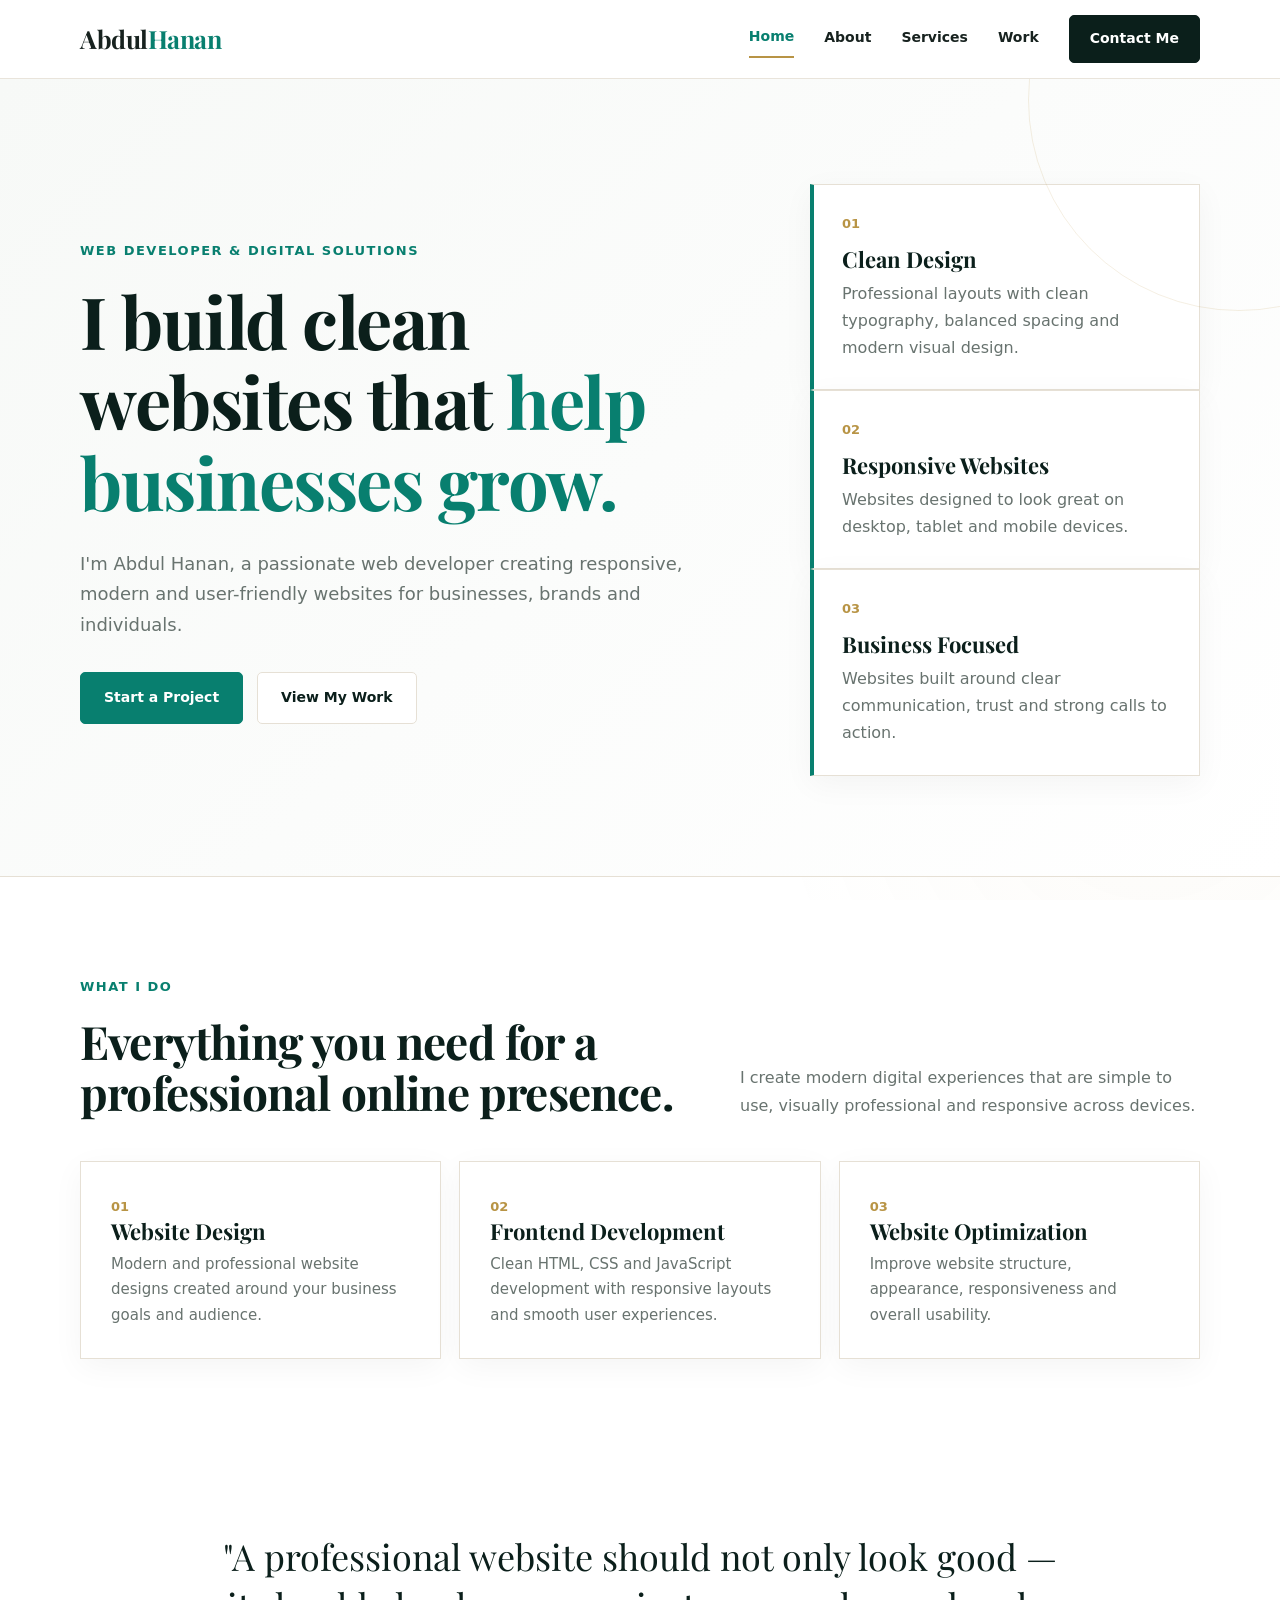
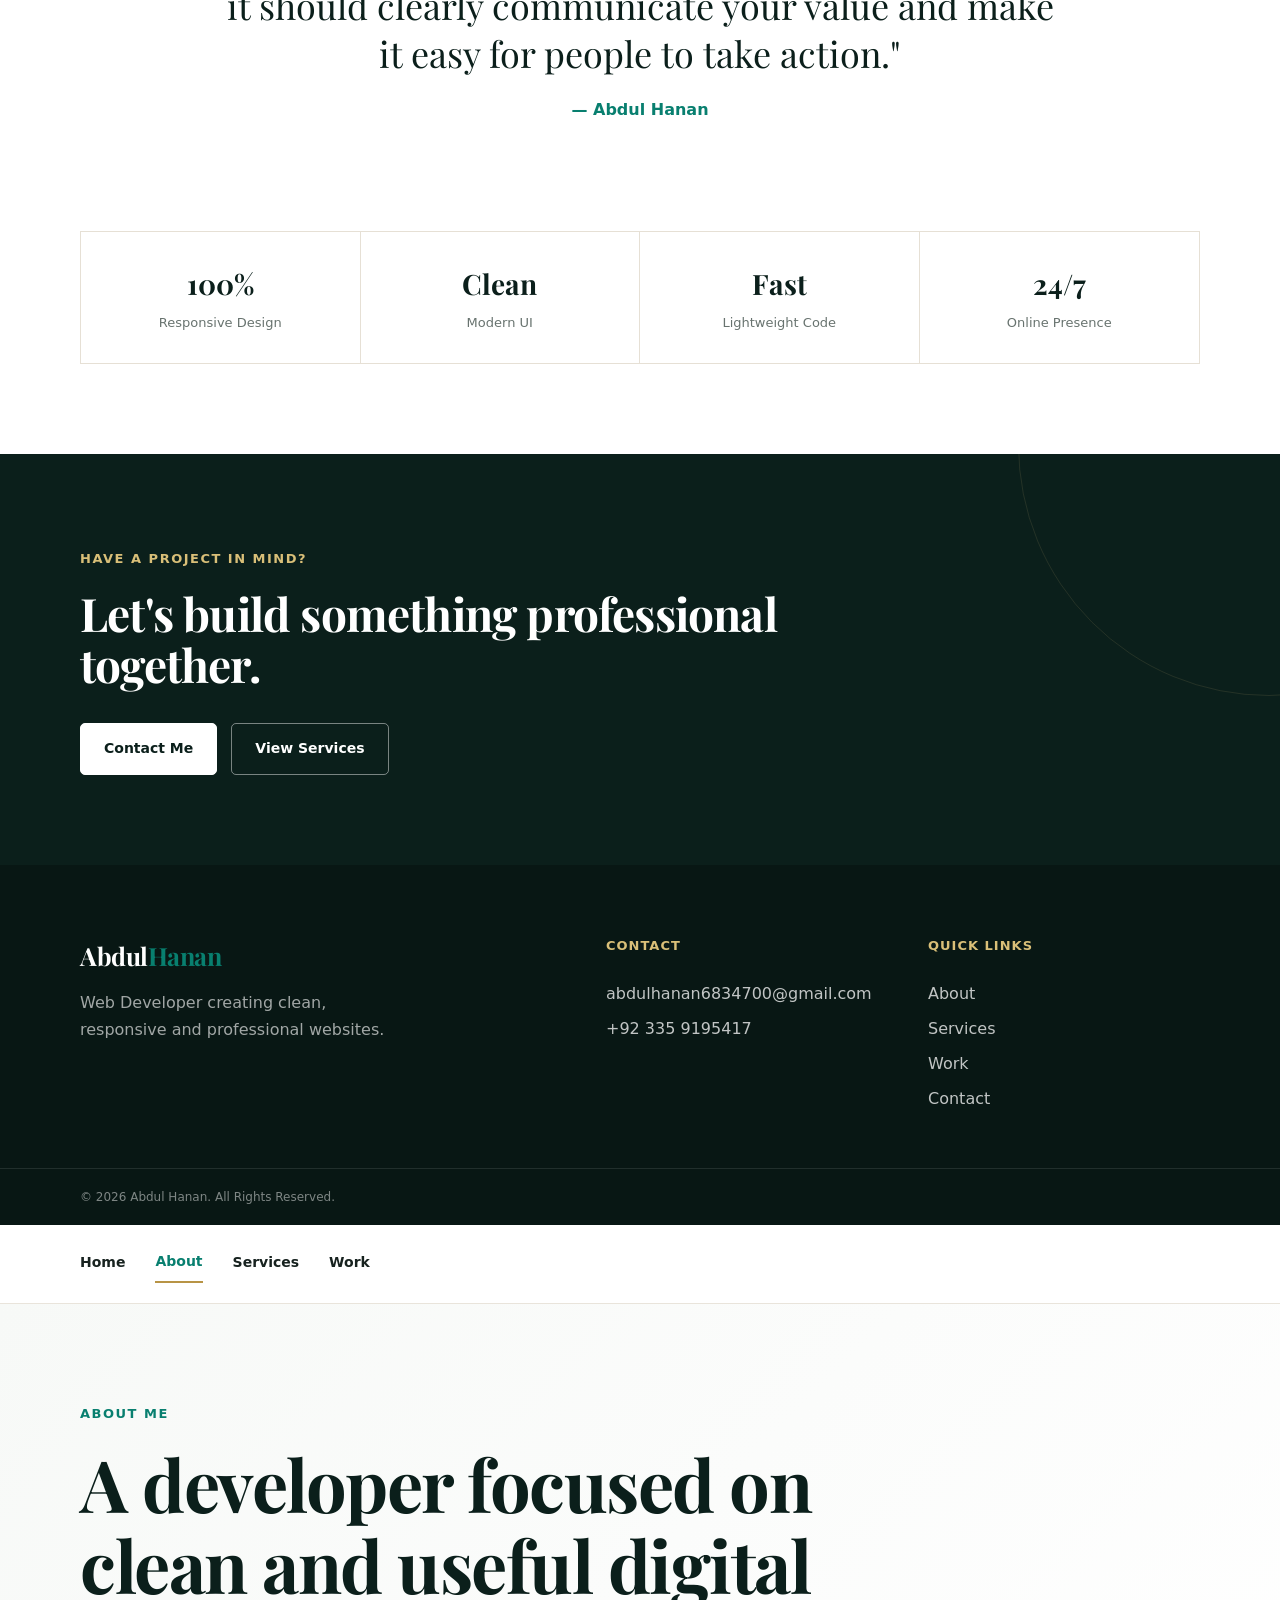
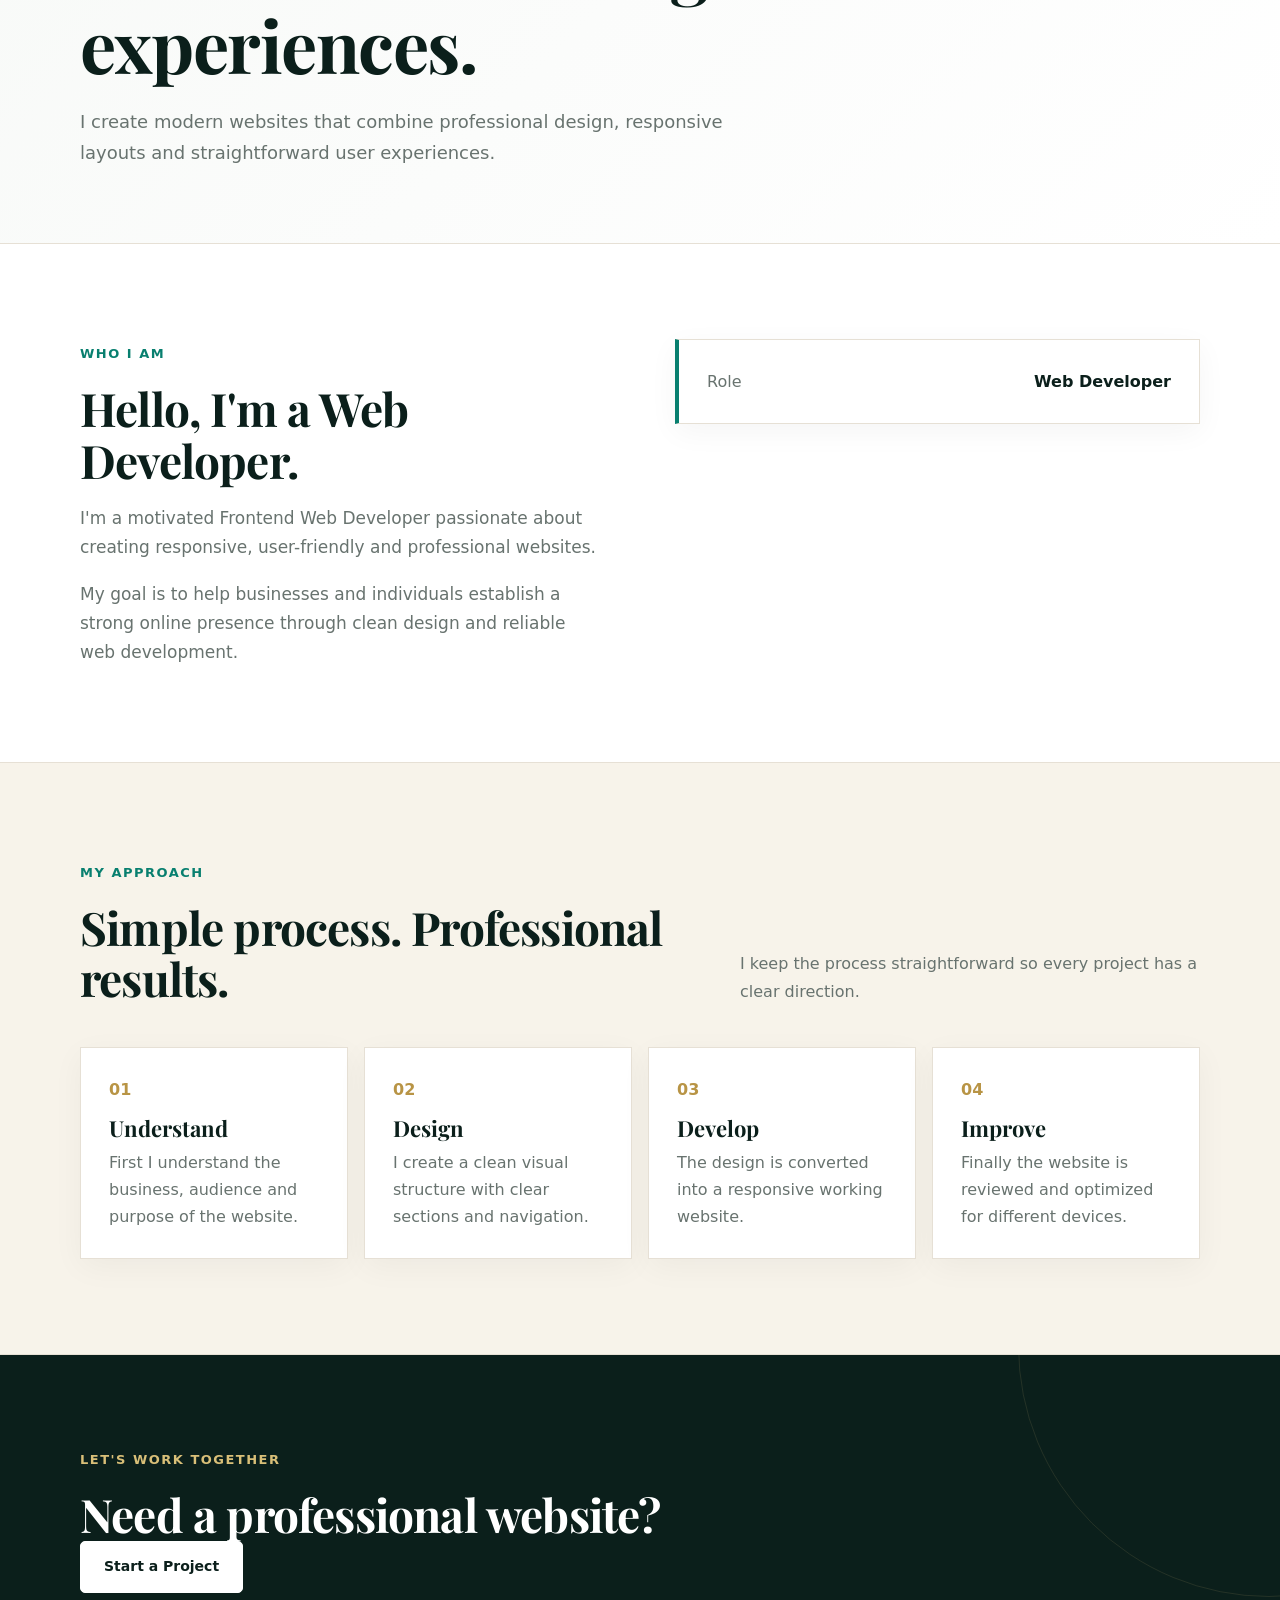
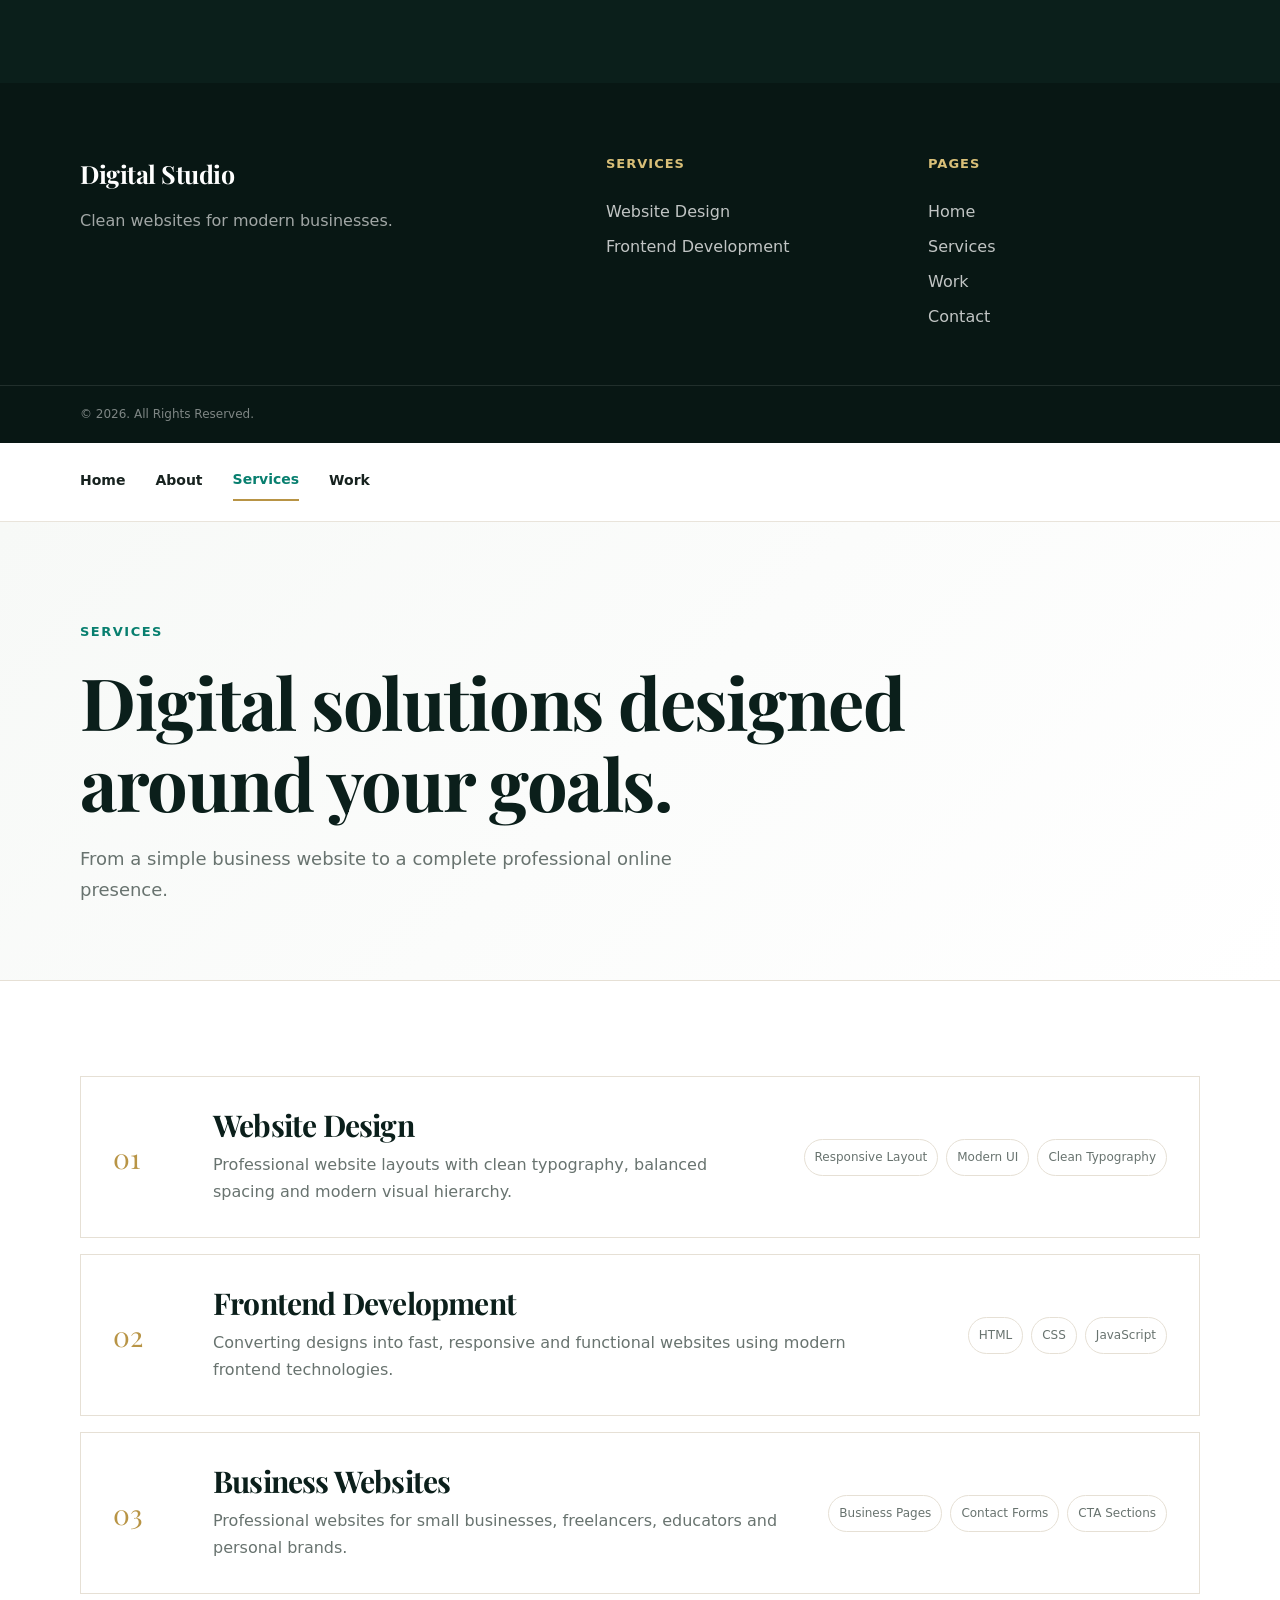
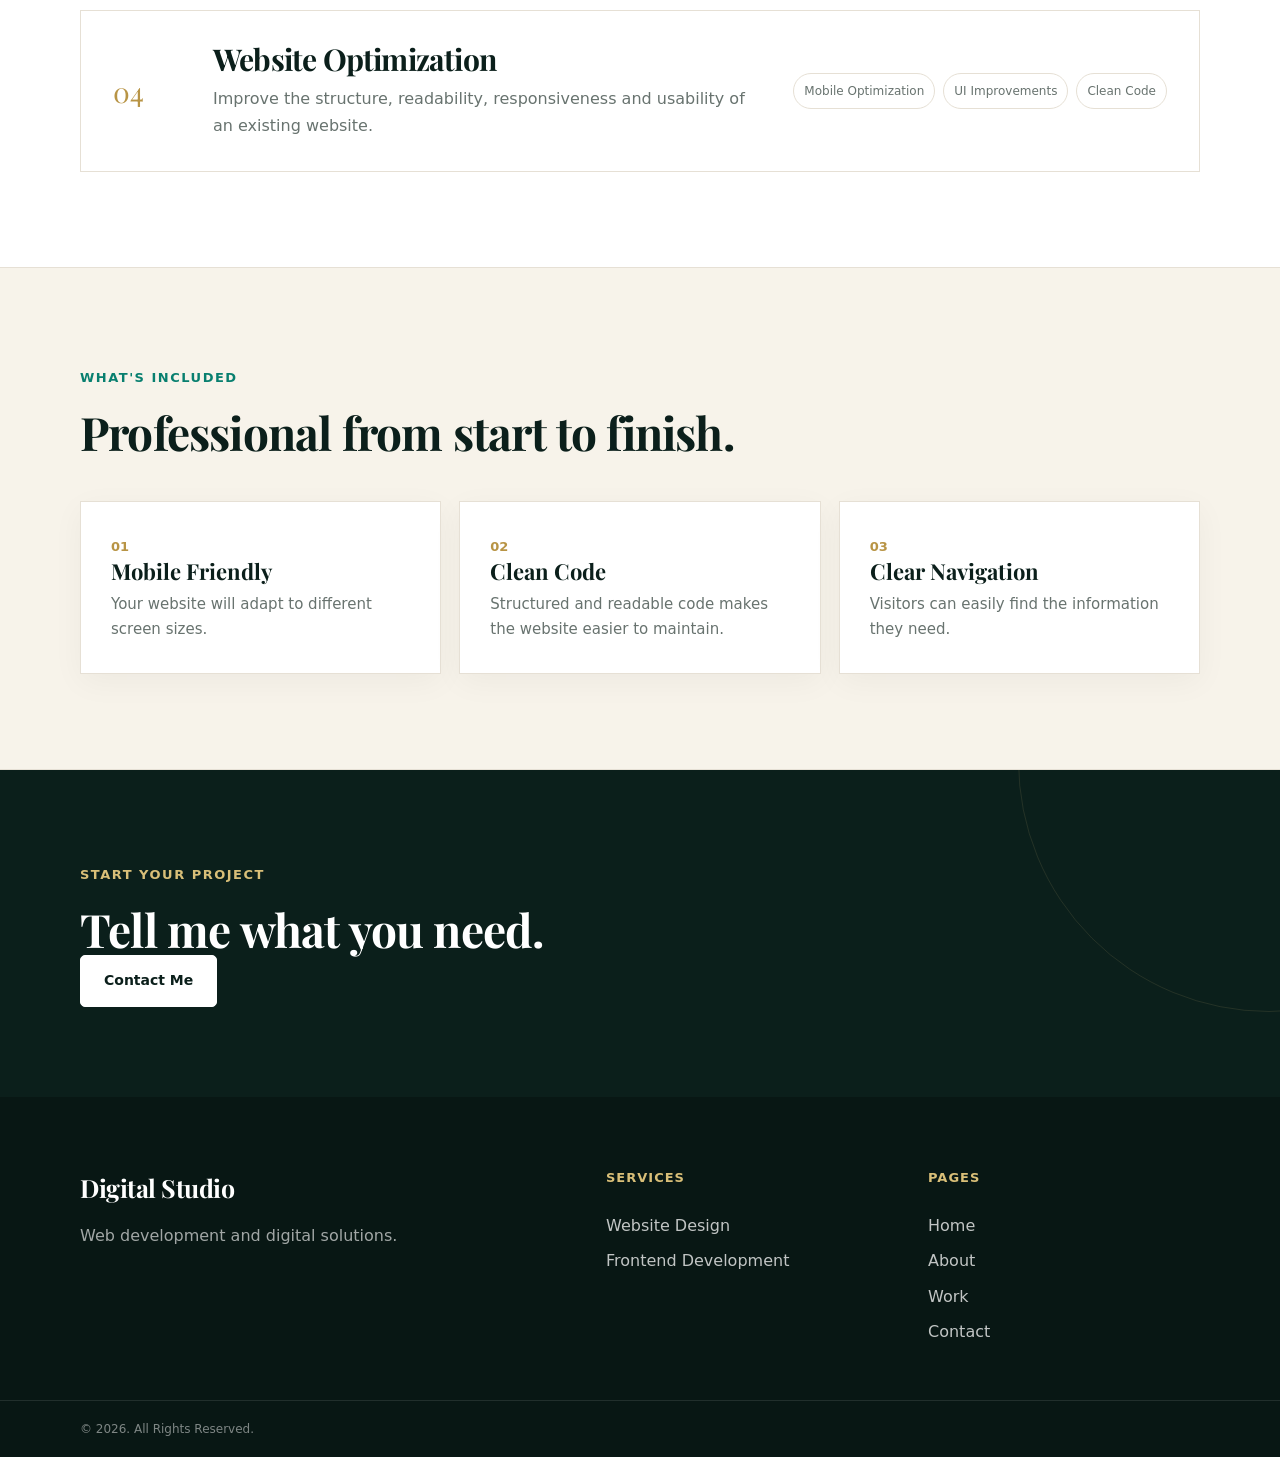
==== commit 11eb14c6: "Update index.html" ====
--- a/index.html
+++ b/index.html
@@ -603,3 +603,416 @@
 
 </body>
 </html>
+
+
+<!DOCTYPE html>
+<html lang="en">
+
+<head>
+
+    <meta charset="UTF-8">
+
+    <meta name="viewport"
+        content="width=device-width, initial-scale=1.0">
+
+    <link rel="preconnect" href="https://fonts.googleapis.com">
+    <link rel="preconnect" href="https://fonts.gstatic.com" crossorigin>
+    <link href="https://fonts.googleapis.com/css2?family=Inter:wght@400;500;600;700&family=Playfair+Display:wght@600;700&display=swap" rel="stylesheet">
+
+    <title>Services | Web Studio</title>
+
+    <meta name="description"
+        content="Professional web design, frontend development and website optimization services.">
+
+    <link rel="stylesheet" href="style.css">
+
+</head>
+
+<body>
+
+<header class="site-header">
+
+    <div class="container nav-container">
+
+        <button class="nav-toggle" id="navToggle">
+            <span></span>
+            <span></span>
+            <span></span>
+        </button>
+
+        <nav class="primary-nav" id="primaryNav">
+
+            <a href="index.html">
+                Home
+            </a>
+
+            <a href="about.html">
+                About
+            </a>
+
+            <a href="services.html" class="active">
+                Services
+            </a>
+
+            <a href="portfolio.html">
+                Work
+            </a>
+
+        </nav>
+
+    </div>
+
+</header>
+
+<main>
+
+<section class="page-hero">
+
+    <div class="container">
+
+        <p class="eyebrow">
+            Services
+        </p>
+
+        <h1>
+            Digital solutions designed
+            around your goals.
+        </h1>
+
+        <p>
+            From a simple business website to a
+            complete professional online presence.
+        </p>
+
+    </div>
+
+</section>
+
+<section class="section">
+
+    <div class="container">
+
+        <div class="service-list">
+
+            <article class="service-row">
+
+                <div class="service-index">
+                    01
+                </div>
+
+                <div>
+
+                    <h2>
+                        Website Design
+                    </h2>
+
+                    <p>
+                        Professional website layouts
+                        with clean typography, balanced
+                        spacing and modern visual hierarchy.
+                    </p>
+
+                </div>
+
+                <div class="service-features">
+
+                    <span>
+                        Responsive Layout
+                    </span>
+
+                    <span>
+                        Modern UI
+                    </span>
+
+                    <span>
+                        Clean Typography
+                    </span>
+
+                </div>
+
+            </article>
+
+            <article class="service-row">
+
+                <div class="service-index">
+                    02
+                </div>
+
+                <div>
+
+                    <h2>
+                        Frontend Development
+                    </h2>
+
+                    <p>
+                        Converting designs into fast,
+                        responsive and functional websites
+                        using modern frontend technologies.
+                    </p>
+
+                </div>
+
+                <div class="service-features">
+
+                    <span>
+                        HTML
+                    </span>
+
+                    <span>
+                        CSS
+                    </span>
+
+                    <span>
+                        JavaScript
+                    </span>
+
+                </div>
+
+            </article>
+
+            <article class="service-row">
+
+                <div class="service-index">
+                    03
+                </div>
+
+                <div>
+
+                    <h2>
+                        Business Websites
+                    </h2>
+
+                    <p>
+                        Professional websites for small
+                        businesses, freelancers, educators
+                        and personal brands.
+                    </p>
+
+                </div>
+
+                <div class="service-features">
+
+                    <span>
+                        Business Pages
+                    </span>
+
+                    <span>
+                        Contact Forms
+                    </span>
+
+                    <span>
+                        CTA Sections
+                    </span>
+
+                </div>
+
+            </article>
+
+            <article class="service-row">
+
+                <div class="service-index">
+                    04
+                </div>
+
+                <div>
+
+                    <h2>
+                        Website Optimization
+                    </h2>
+
+                    <p>
+                        Improve the structure, readability,
+                        responsiveness and usability of
+                        an existing website.
+                    </p>
+
+                </div>
+
+                <div class="service-features">
+
+                    <span>
+                        Mobile Optimization
+                    </span>
+
+                    <span>
+                        UI Improvements
+                    </span>
+
+                    <span>
+                        Clean Code
+                    </span>
+
+                </div>
+
+            </article>
+
+        </div>
+
+    </div>
+
+</section>
+
+<section class="section section-alt">
+
+    <div class="container">
+
+        <div class="section-heading">
+
+            <div>
+
+                <p class="eyebrow">
+                    What's Included
+                </p>
+
+                <h2>
+                    Professional from
+                    start to finish.
+                </h2>
+
+            </div>
+
+        </div>
+
+        <div class="cards-grid">
+
+            <div class="service-card">
+
+                <span class="service-number">
+                    01
+                </span>
+
+                <h3>
+                    Mobile Friendly
+                </h3>
+
+                <p>
+                    Your website will adapt to
+                    different screen sizes.
+                </p>
+
+            </div>
+
+            <div class="service-card">
+
+                <span class="service-number">
+                    02
+                </span>
+
+                <h3>
+                    Clean Code
+                </h3>
+
+                <p>
+                    Structured and readable code
+                    makes the website easier to maintain.
+                </p>
+
+            </div>
+
+            <div class="service-card">
+
+                <span class="service-number">
+                    03
+                </span>
+
+                <h3>
+                    Clear Navigation
+                </h3>
+
+                <p>
+                    Visitors can easily find the
+                    information they need.
+                </p>
+
+            </div>
+
+        </div>
+
+    </div>
+
+</section>
+
+<section class="cta-section">
+
+    <div class="container">
+
+        <p class="eyebrow light">
+            Start Your Project
+        </p>
+
+        <h2>
+            Tell me what you need.
+        </h2>
+
+        <a href="contact.html"
+            class="btn btn-light">
+
+            Contact Me
+
+        </a>
+
+    </div>
+
+</section>
+
+</main>
+
+<footer class="footer">
+
+    <div class="container footer-grid">
+
+        <div>
+
+            <span class="footer-logo">
+                Digital Studio
+            </span>
+
+            <p>
+                Web development and digital solutions.
+            </p>
+
+        </div>
+
+        <div class="footer-contact">
+
+            <h4>Services</h4>
+
+            <a href="services.html">
+                Website Design
+            </a>
+
+            <a href="services.html">
+                Frontend Development
+            </a>
+
+        </div>
+
+        <div class="footer-links">
+
+            <h4>Pages</h4>
+
+            <a href="index.html">Home</a>
+            <a href="about.html">About</a>
+            <a href="portfolio.html">Work</a>
+            <a href="contact.html">Contact</a>
+
+        </div>
+
+    </div>
+
+    <div class="footer-bottom">
+
+        <div class="container">
+            © 2026. All Rights Reserved.
+        </div>
+
+    </div>
+
+</footer>
+
+<script src="script.js"></script>
+
+</body>
+</html>
+
+
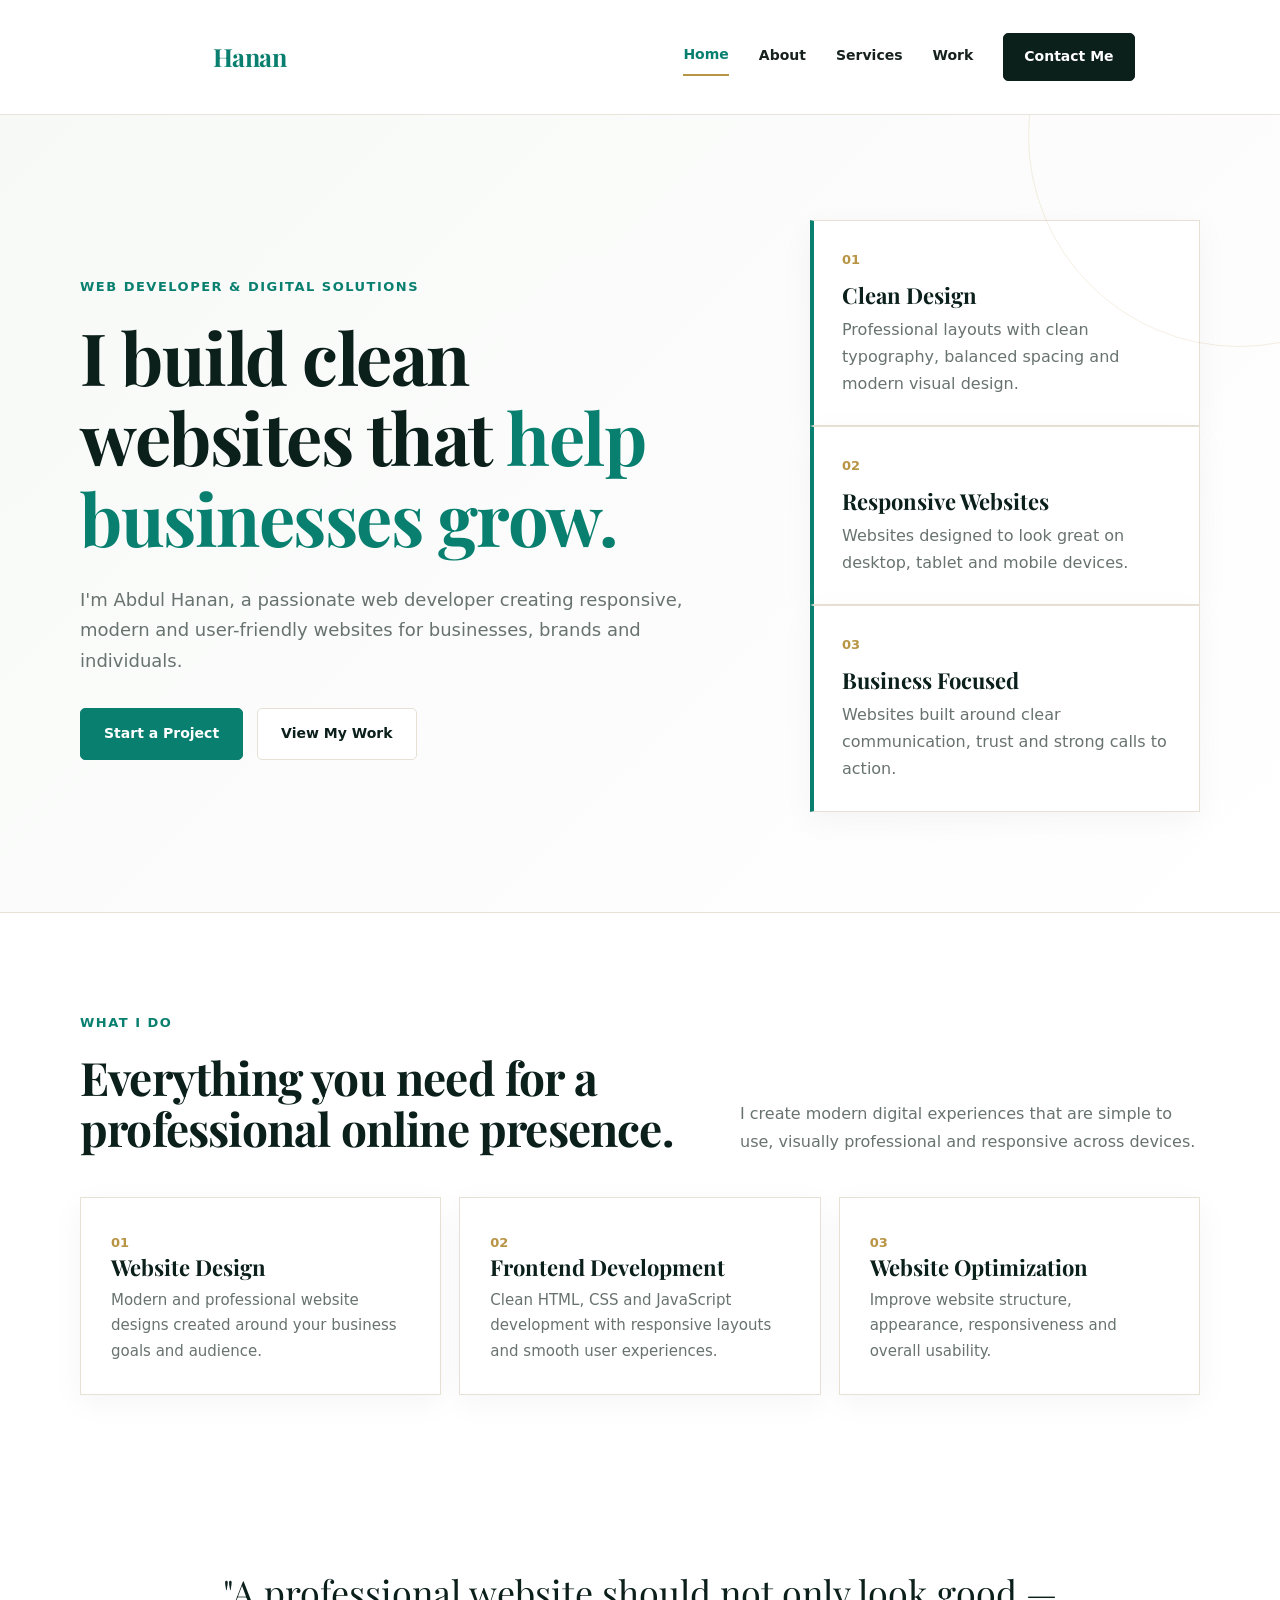
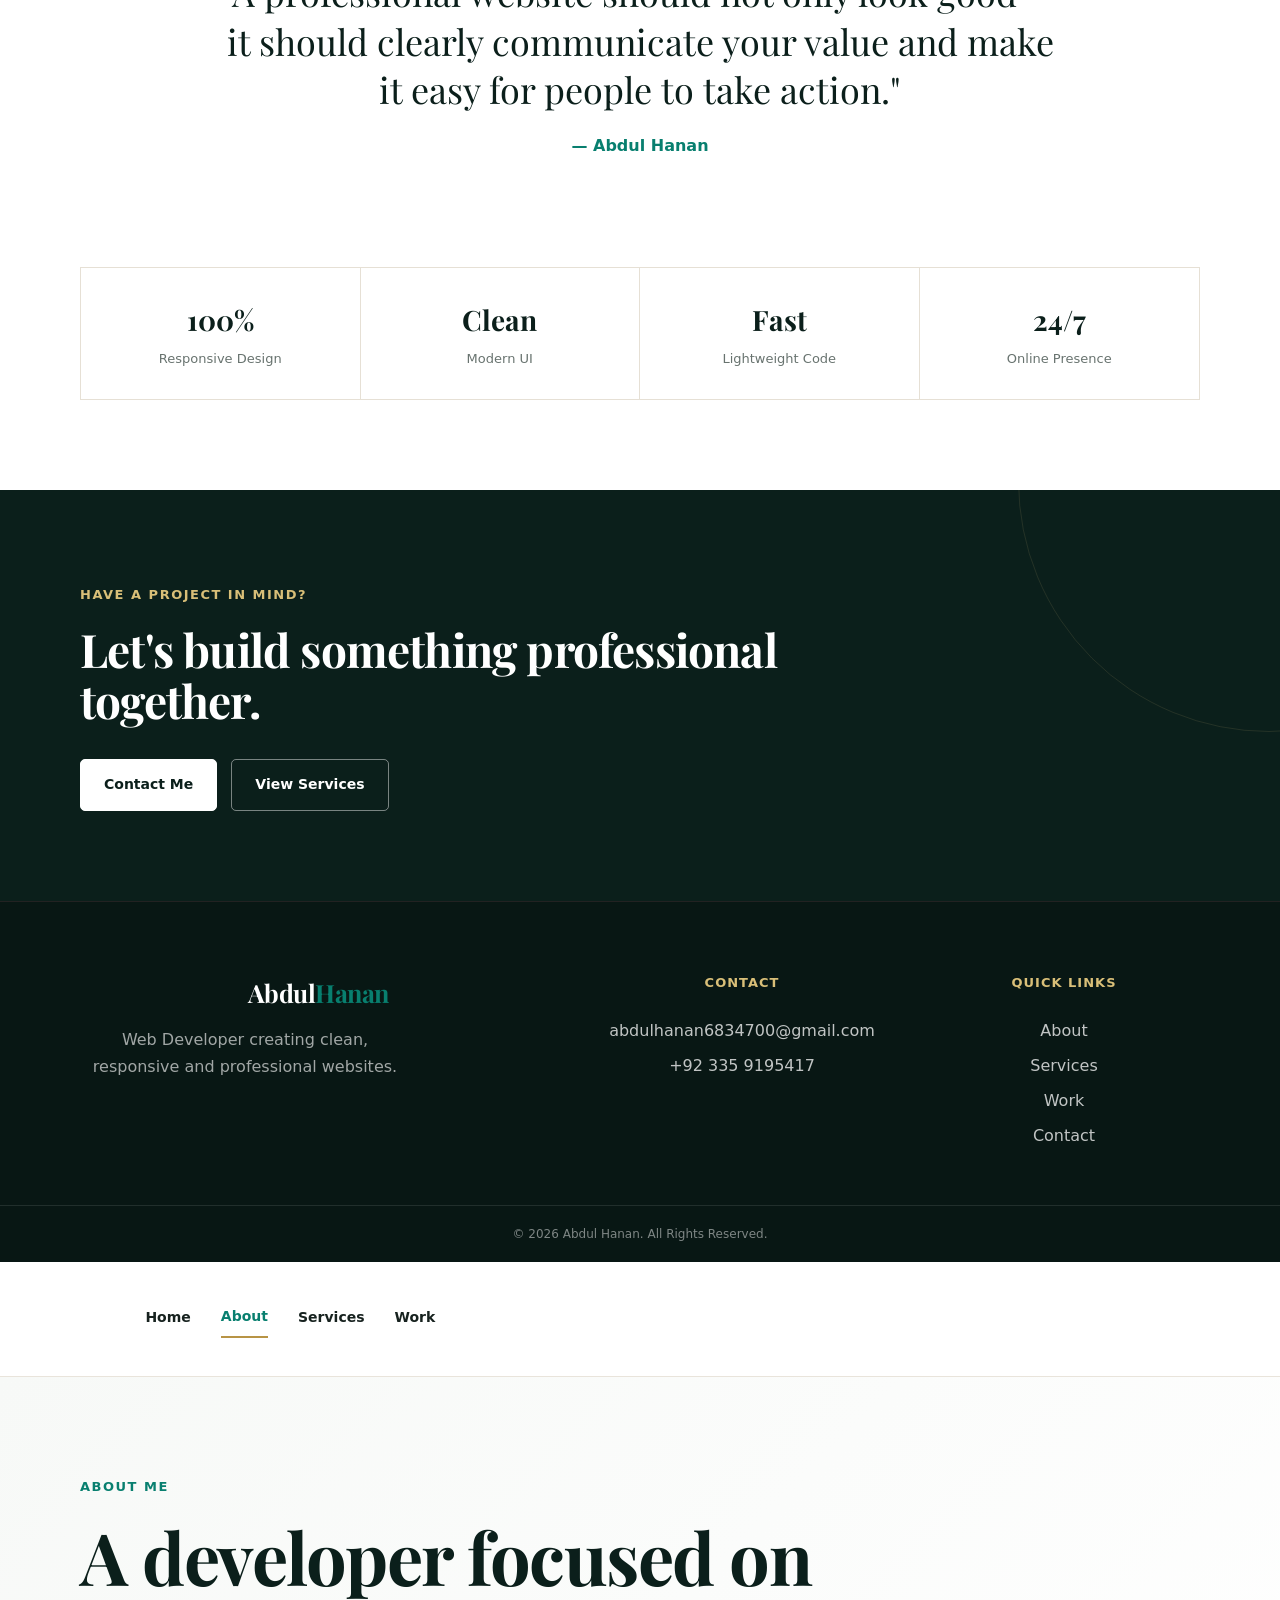
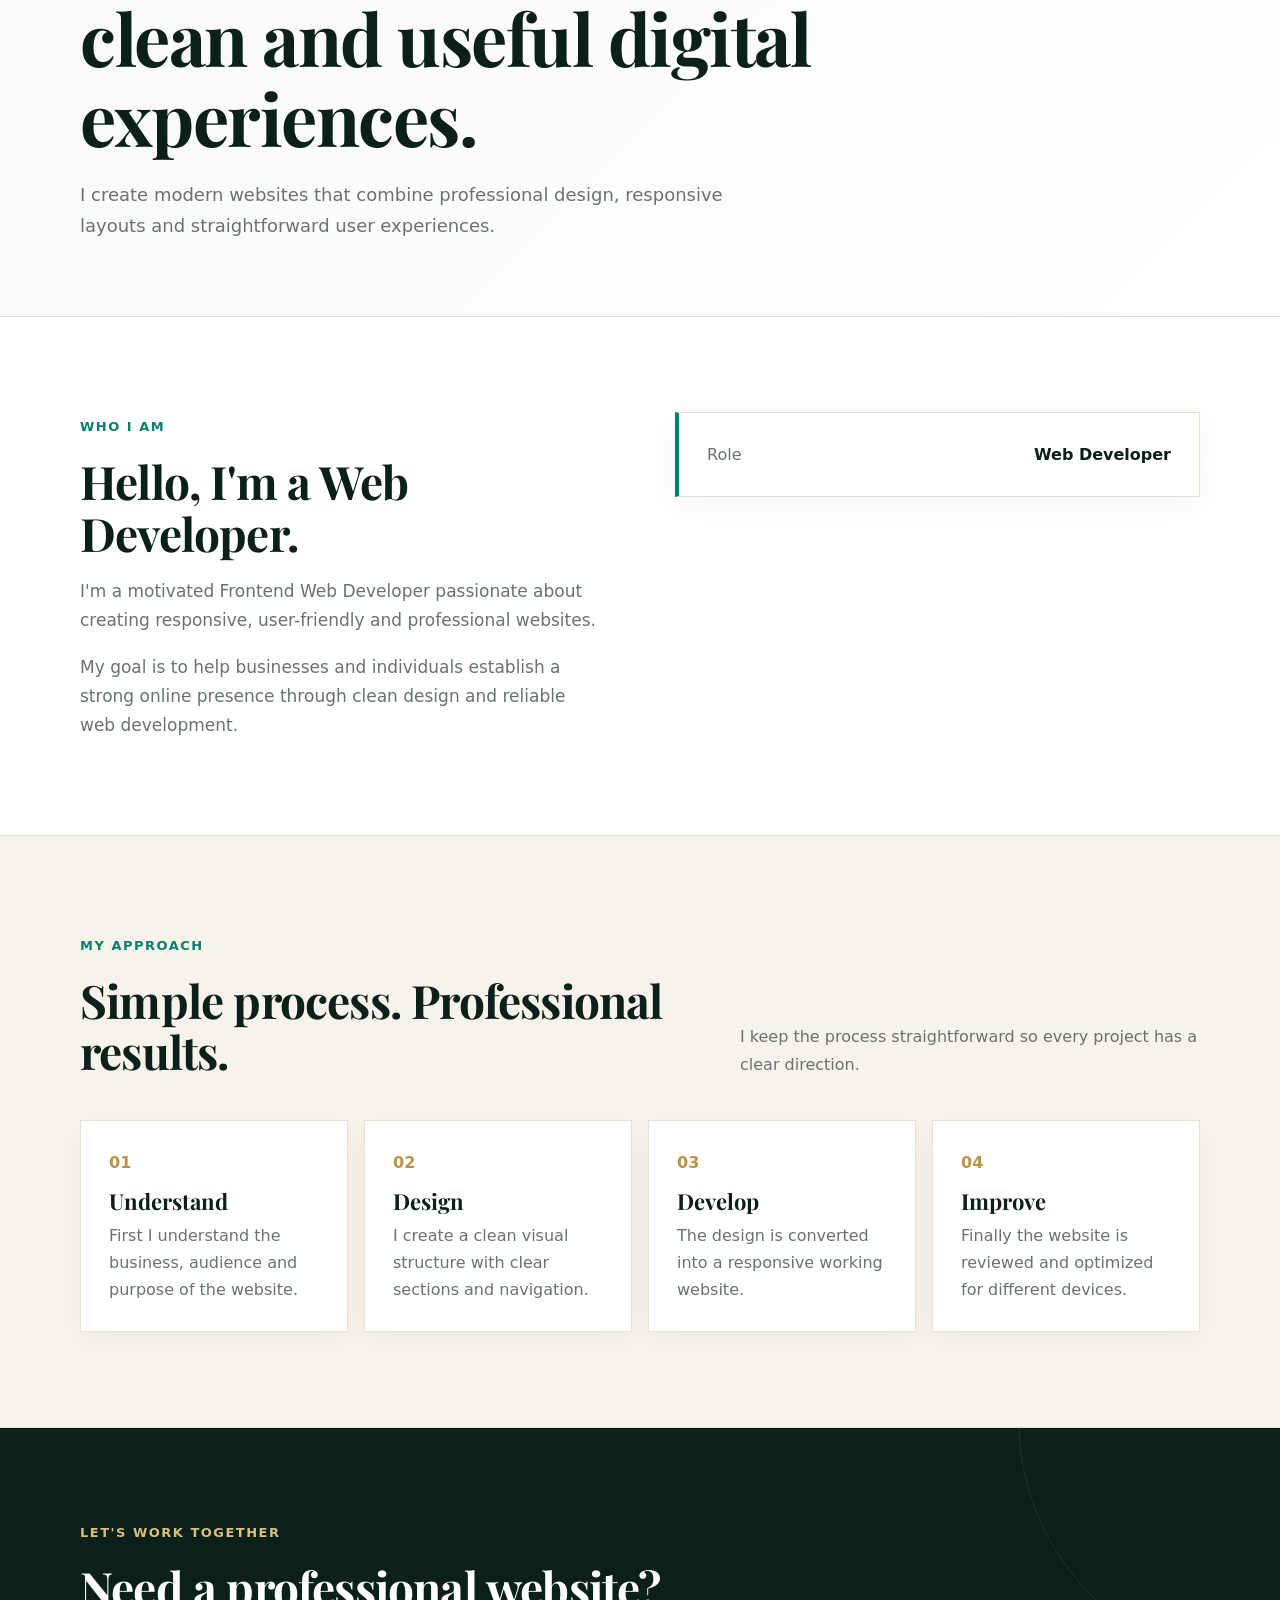
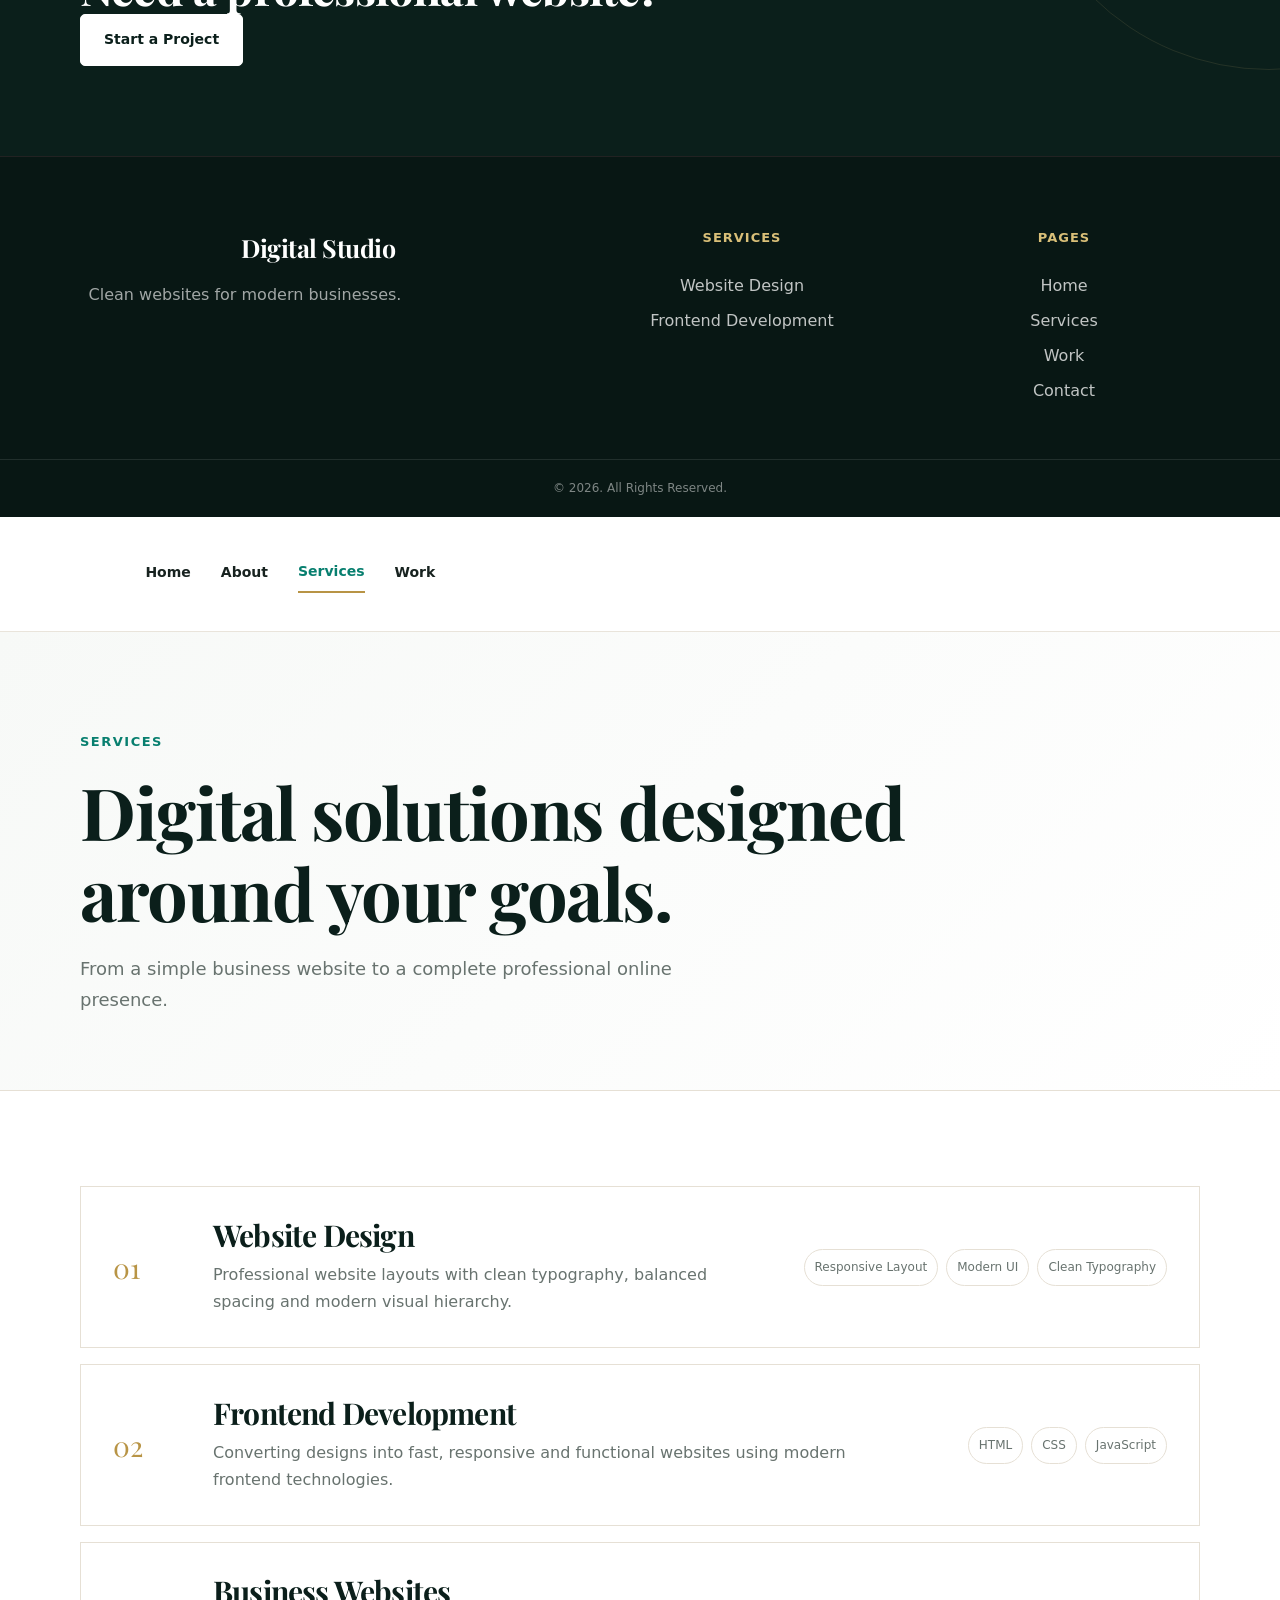
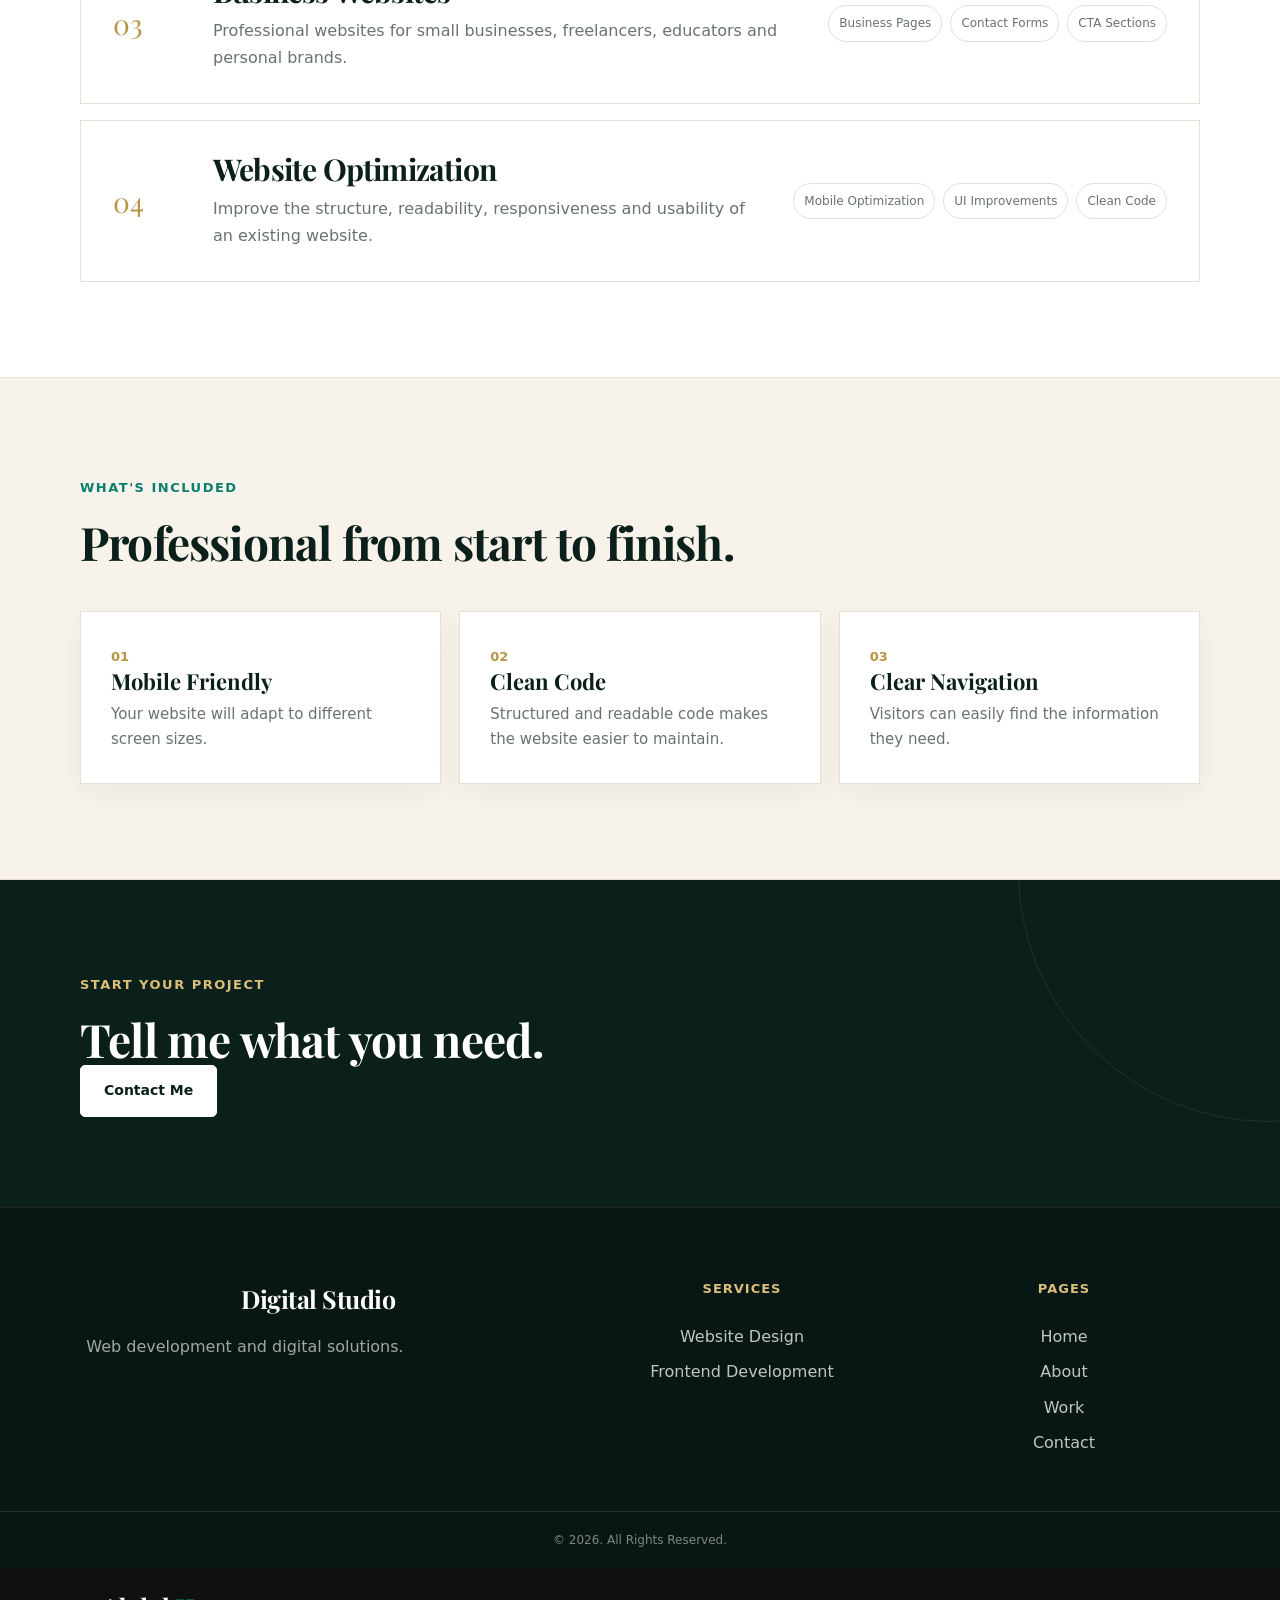
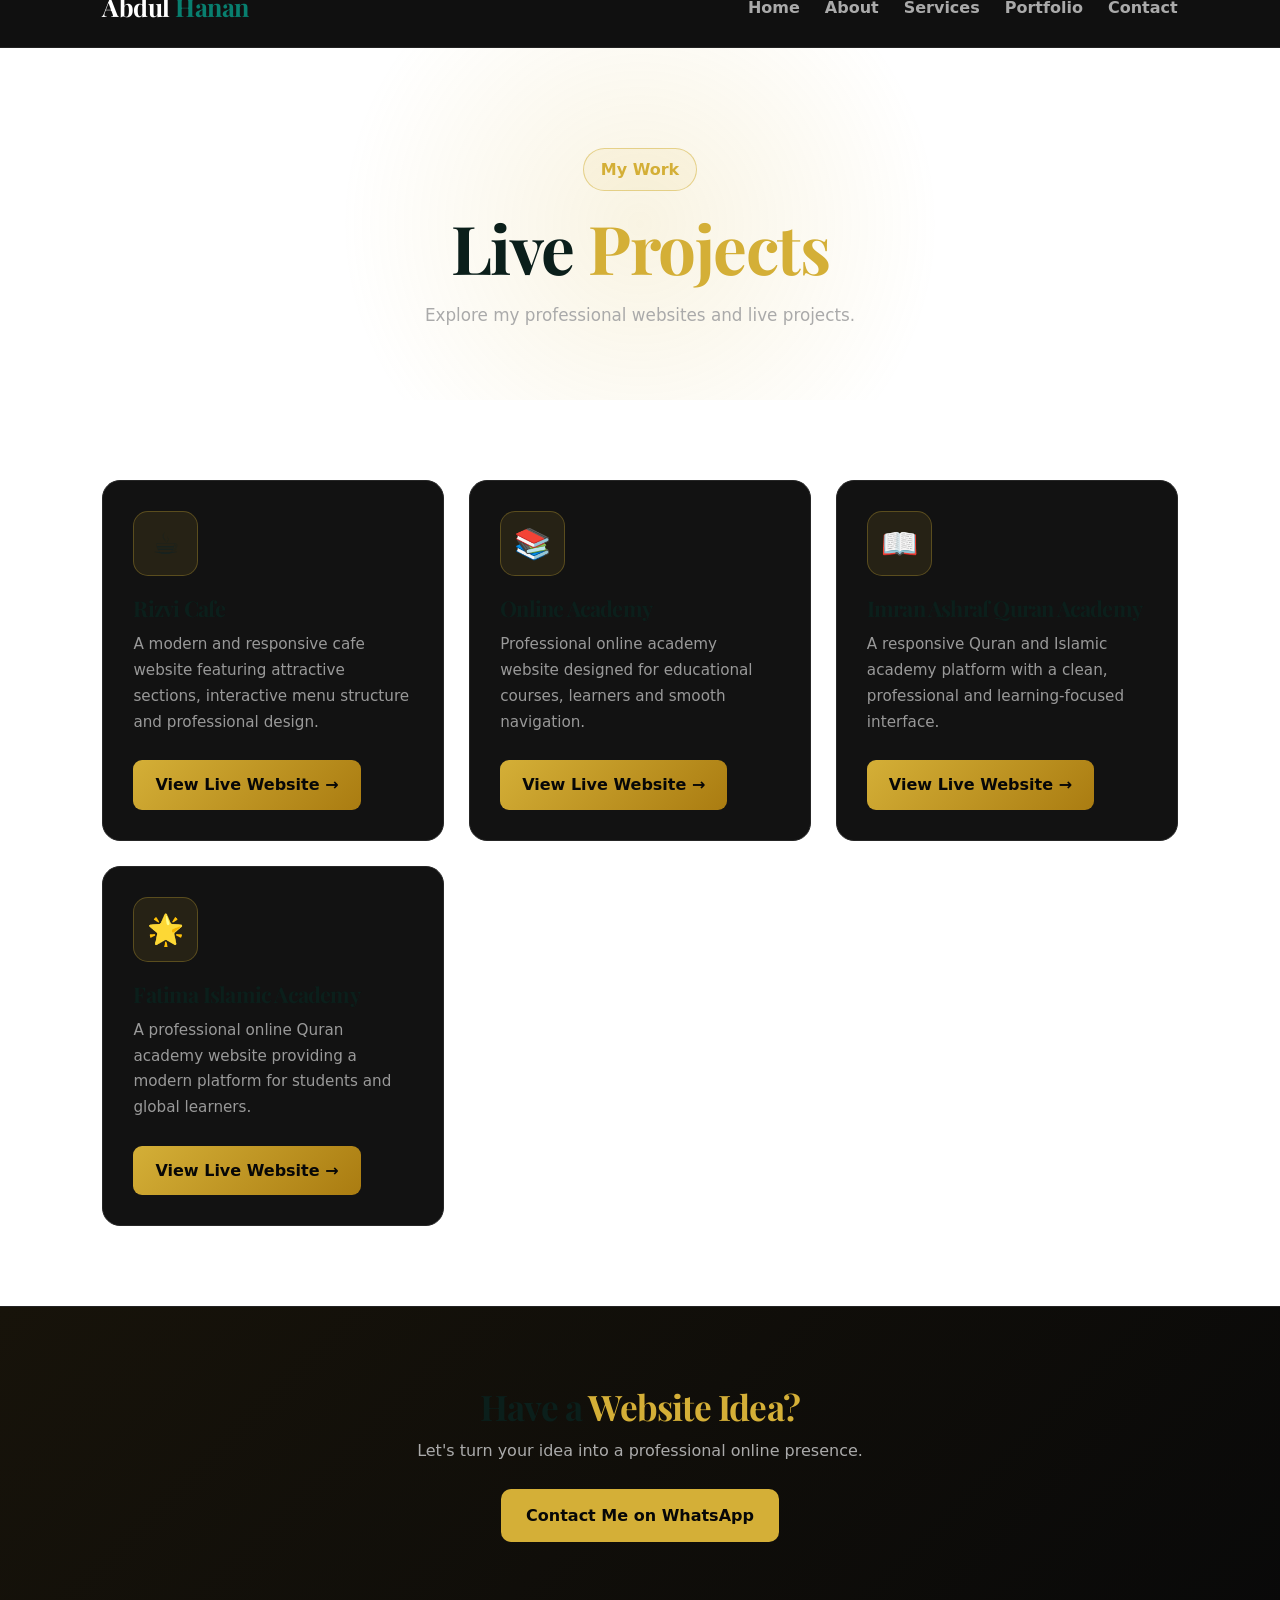
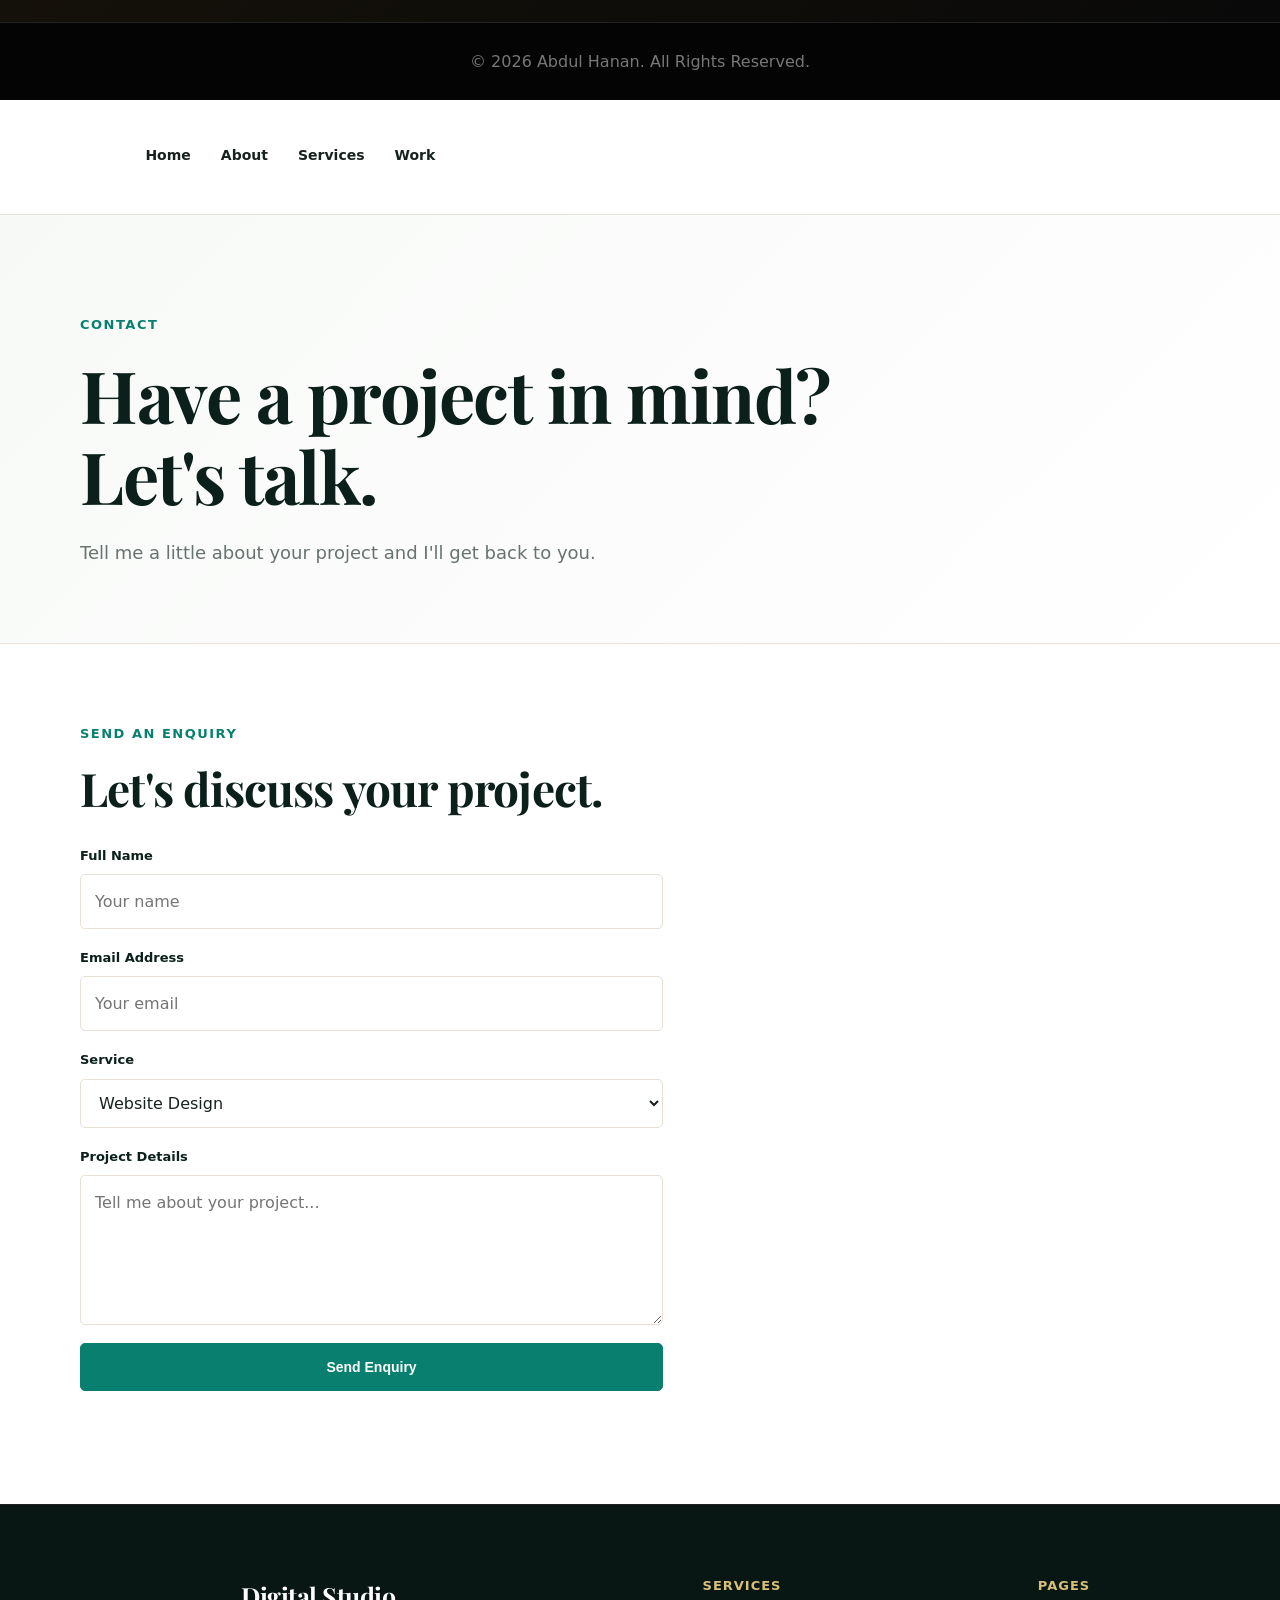
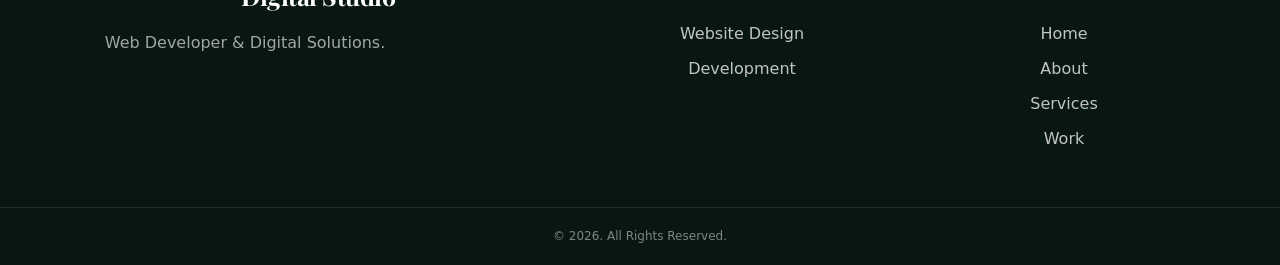
==== commit 6d514f48: "Update index.html" ====
--- a/index.html
+++ b/index.html
@@ -1015,4 +1015,785 @@
 </body>
 </html>
 
-
+<!DOCTYPE html>
+<html lang="en">
+<head>
+    <meta charset="UTF-8">
+    <meta name="viewport" content="width=device-width, initial-scale=1.0">
+
+    <title>Portfolio | Abdul Hanan</title>
+
+    <style>
+        * {
+            margin: 0;
+            padding: 0;
+            box-sizing: border-box;
+            scroll-behavior: smooth;
+        }
+
+        body {
+            font-family: Arial, sans-serif;
+            background: #070707;
+            color: #fff;
+            line-height: 1.7;
+        }
+
+        /* ================= HEADER ================= */
+
+        header {
+            position: sticky;
+            top: 0;
+            z-index: 1000;
+            display: flex;
+            justify-content: space-between;
+            align-items: center;
+            padding: 18px 8%;
+            background: rgba(7, 7, 7, 0.96);
+            border-bottom: 1px solid #222;
+            backdrop-filter: blur(12px);
+        }
+
+        .logo {
+            color: #fff;
+            text-decoration: none;
+            font-size: 1.4rem;
+            font-weight: 800;
+        }
+
+        .logo span {
+            color: #d4af37;
+        }
+
+        nav {
+            display: flex;
+            gap: 25px;
+            flex-wrap: wrap;
+        }
+
+        nav a {
+            color: #aaa;
+            text-decoration: none;
+            font-weight: 600;
+            transition: 0.3s;
+        }
+
+        nav a:hover {
+            color: #d4af37;
+        }
+
+        /* ================= PAGE HEADER ================= */
+
+        .page-head {
+            text-align: center;
+            padding: 100px 8% 70px;
+            background:
+                radial-gradient(
+                    circle at center,
+                    rgba(212, 175, 55, 0.14),
+                    transparent 45%
+                );
+        }
+
+        .badge {
+            display: inline-block;
+            padding: 7px 17px;
+            border: 1px solid rgba(212, 175, 55, 0.5);
+            border-radius: 30px;
+            color: #d4af37;
+            background: rgba(212, 175, 55, 0.08);
+            font-weight: 700;
+            margin-bottom: 18px;
+        }
+
+        .page-head h1 {
+            font-size: clamp(2.5rem, 6vw, 4.2rem);
+            line-height: 1.15;
+            margin-bottom: 15px;
+        }
+
+        .page-head h1 span {
+            color: #d4af37;
+        }
+
+        .page-head p {
+            color: #aaa;
+            font-size: 1.05rem;
+        }
+
+        /* ================= PORTFOLIO ================= */
+
+        .portfolio {
+            padding: 80px 8%;
+        }
+
+        .portfolio-container {
+            max-width: 1150px;
+            margin: auto;
+            display: grid;
+            grid-template-columns: repeat(
+                auto-fit,
+                minmax(260px, 1fr)
+            );
+            gap: 25px;
+        }
+
+        /* ================= PROJECT CARD ================= */
+
+        .project-card {
+            background: #121212;
+            border: 1px solid #262626;
+            border-radius: 18px;
+            padding: 30px;
+            min-height: 300px;
+
+            display: flex;
+            flex-direction: column;
+            justify-content: space-between;
+
+            transition: all 0.35s ease;
+        }
+
+        .project-card:hover {
+            transform: translateY(-10px);
+            border-color: #d4af37;
+
+            box-shadow:
+                0 15px 40px rgba(0, 0, 0, 0.5),
+                0 0 25px rgba(212, 175, 55, 0.12);
+        }
+
+        /* ================= PROJECT ICON ================= */
+
+        .project-icon {
+            width: 65px;
+            height: 65px;
+
+            display: flex;
+            align-items: center;
+            justify-content: center;
+
+            border-radius: 15px;
+
+            background: rgba(212, 175, 55, 0.1);
+            border: 1px solid rgba(212, 175, 55, 0.3);
+
+            font-size: 30px;
+            margin-bottom: 20px;
+        }
+
+        .project-card h2 {
+            font-size: 1.35rem;
+            margin-bottom: 12px;
+        }
+
+        .project-card p {
+            color: #999;
+            font-size: 0.95rem;
+            margin-bottom: 25px;
+        }
+
+        /* ================= BUTTON ================= */
+
+        .project-btn {
+            display: inline-block;
+            width: fit-content;
+
+            padding: 11px 22px;
+
+            border-radius: 9px;
+
+            background: linear-gradient(
+                135deg,
+                #d4af37,
+                #aa7c11
+            );
+
+            color: #070707;
+
+            text-decoration: none;
+            font-weight: 800;
+
+            transition: 0.3s;
+        }
+
+        .project-btn:hover {
+            transform: translateY(-3px);
+
+            box-shadow:
+                0 8px 20px rgba(212, 175, 55, 0.3);
+        }
+
+        /* ================= CTA ================= */
+
+        .cta {
+            text-align: center;
+            padding: 80px 8%;
+
+            background:
+                linear-gradient(
+                    135deg,
+                    #17130a,
+                    #090909
+                );
+
+            border-top: 1px solid #222;
+        }
+
+        .cta h2 {
+            font-size: 2.2rem;
+            margin-bottom: 10px;
+        }
+
+        .cta h2 span {
+            color: #d4af37;
+        }
+
+        .cta p {
+            color: #aaa;
+            margin-bottom: 25px;
+        }
+
+        .whatsapp-btn {
+            display: inline-block;
+            padding: 13px 25px;
+
+            background: #d4af37;
+            color: #070707;
+
+            text-decoration: none;
+            font-weight: 800;
+
+            border-radius: 10px;
+
+            transition: 0.3s;
+        }
+
+        .whatsapp-btn:hover {
+            transform: translateY(-3px);
+            box-shadow: 0 10px 25px rgba(212, 175, 55, 0.3);
+        }
+
+        /* ================= FOOTER ================= */
+
+        footer {
+            text-align: center;
+            padding: 25px;
+
+            background: #040404;
+            border-top: 1px solid #222;
+
+            color: #777;
+        }
+
+        /* ================= MOBILE ================= */
+
+        @media (max-width: 700px) {
+
+            header {
+                flex-direction: column;
+                gap: 12px;
+                padding: 15px 5%;
+            }
+
+            nav {
+                justify-content: center;
+                gap: 15px;
+            }
+
+            nav a {
+                font-size: 0.9rem;
+            }
+
+            .page-head {
+                padding: 75px 6% 50px;
+            }
+
+            .portfolio {
+                padding: 60px 6%;
+            }
+
+            .project-card {
+                min-height: 270px;
+            }
+        }
+    </style>
+</head>
+
+<body>
+
+    <!-- ================= HEADER ================= -->
+
+    <header>
+
+        <a href="index.html" class="logo">
+            Abdul <span>Hanan</span>
+        </a>
+
+        <nav>
+            <a href="index.html">Home</a>
+            <a href="about.html">About</a>
+            <a href="services.html">Services</a>
+            <a href="portfolio.html">Portfolio</a>
+            <a href="contact.html">Contact</a>
+        </nav>
+
+    </header>
+
+
+    <!-- ================= PAGE TITLE ================= -->
+
+    <section class="page-head">
+
+        <span class="badge">
+            My Work
+        </span>
+
+        <h1>
+            Live <span>Projects</span>
+        </h1>
+
+        <p>
+            Explore my professional websites and live projects.
+        </p>
+
+    </section>
+
+
+    <!-- ================= PORTFOLIO ================= -->
+
+    <section class="portfolio">
+
+        <div class="portfolio-container">
+
+
+            <!-- PROJECT 1 -->
+
+            <div class="project-card">
+
+                <div>
+
+                    <div class="project-icon">
+                        ☕
+                    </div>
+
+                    <h2>
+                        Rizvi Cafe
+                    </h2>
+
+                    <p>
+                        A modern and responsive cafe website
+                        featuring attractive sections,
+                        interactive menu structure and
+                        professional design.
+                    </p>
+
+                </div>
+
+                <a
+                    href="https://imranashraf7658.github.io/Rizvicafe/"
+                    target="_blank"
+                    class="project-btn"
+                >
+                    View Live Website →
+                </a>
+
+            </div>
+
+
+            <!-- PROJECT 2 -->
+
+            <div class="project-card">
+
+                <div>
+
+                    <div class="project-icon">
+                        📚
+                    </div>
+
+                    <h2>
+                        Online Academy
+                    </h2>
+
+                    <p>
+                        Professional online academy website
+                        designed for educational courses,
+                        learners and smooth navigation.
+                    </p>
+
+                </div>
+
+                <a
+                    href="https://abdulhanan6834700-coder.github.io/academy/"
+                    target="_blank"
+                    class="project-btn"
+                >
+                    View Live Website →
+                </a>
+
+            </div>
+
+
+            <!-- PROJECT 3 -->
+
+            <div class="project-card">
+
+                <div>
+
+                    <div class="project-icon">
+                        📖
+                    </div>
+
+                    <h2>
+                        Imran Ashraf Quran Academy
+                    </h2>
+
+                    <p>
+                        A responsive Quran and Islamic
+                        academy platform with a clean,
+                        professional and learning-focused
+                        interface.
+                    </p>
+
+                </div>
+
+                <a
+                    href="https://imranashraf7658.github.io/imranashrafaccademy/"
+                    target="_blank"
+                    class="project-btn"
+                >
+                    View Live Website →
+                </a>
+
+            </div>
+
+
+            <!-- PROJECT 4 -->
+
+            <div class="project-card">
+
+                <div>
+
+                    <div class="project-icon">
+                        🌟
+                    </div>
+
+                    <h2>
+                        Fatima Islamic Academy
+                    </h2>
+
+                    <p>
+                        A professional online Quran academy
+                        website providing a modern platform
+                        for students and global learners.
+                    </p>
+
+                </div>
+
+                <a
+                    href="https://fatimaislamicacademy.com/"
+                    target="_blank"
+                    class="project-btn"
+                >
+                    View Live Website →
+                </a>
+
+            </div>
+
+
+        </div>
+
+    </section>
+
+
+    <!-- ================= CTA ================= -->
+
+    <section class="cta">
+
+        <h2>
+            Have a <span>Website Idea?</span>
+        </h2>
+
+        <p>
+            Let's turn your idea into a professional
+            online presence.
+        </p>
+
+        <a
+            href="https://wa.me/923359195417"
+            target="_blank"
+            class="whatsapp-btn"
+        >
+            Contact Me on WhatsApp
+        </a>
+
+    </section>
+
+
+    <!-- ================= FOOTER ================= -->
+
+    <footer>
+
+        © 2026 Abdul Hanan.
+        All Rights Reserved.
+
+    </footer>
+
+</body>
+</html>
+
+<!DOCTYPE html>
+<html lang="en">
+
+<head>
+
+    <meta charset="UTF-8">
+
+    <meta name="viewport"
+        content="width=device-width, initial-scale=1.0">
+
+    <link rel="preconnect" href="https://fonts.googleapis.com">
+    <link rel="preconnect" href="https://fonts.gstatic.com" crossorigin>
+    <link href="https://fonts.googleapis.com/css2?family=Inter:wght@400;500;600;700&family=Playfair+Display:wght@600;700&display=swap" rel="stylesheet">
+
+    <title>Contact | Web Studio</title>
+
+    <meta name="description"
+        content="Contact us for professional website design and development projects.">
+
+    <link rel="stylesheet" href="style.css">
+
+</head>
+
+<body>
+
+<header class="site-header">
+
+    <div class="container nav-container">
+
+        <button class="nav-toggle" id="navToggle">
+            <span></span>
+            <span></span>
+            <span></span>
+        </button>
+
+        <nav class="primary-nav" id="primaryNav">
+
+            <a href="index.html">
+                Home
+            </a>
+
+            <a href="about.html">
+                About
+            </a>
+
+            <a href="services.html">
+                Services
+            </a>
+
+            <a href="portfolio.html">
+                Work
+            </a>
+
+        </nav>
+
+    </div>
+
+</header>
+
+<main>
+
+<section class="page-hero">
+
+    <div class="container">
+
+        <p class="eyebrow">
+            Contact
+        </p>
+
+        <h1>
+            Have a project in mind?
+            Let's talk.
+        </h1>
+
+        <p>
+            Tell me a little about your project
+            and I'll get back to you.
+        </p>
+
+    </div>
+
+</section>
+
+<section class="section contact-section">
+
+    <div class="container contact-grid">
+
+        <div>
+
+            <p class="eyebrow">
+                Send an Enquiry
+            </p>
+
+            <h2>
+                Let's discuss your project.
+            </h2>
+
+            <form id="contactForm"
+                class="contact-form">
+
+                <div class="form-group">
+
+                    <label for="name">
+                        Full Name
+                    </label>
+
+                    <input
+                        type="text"
+                        id="name"
+                        name="name"
+                        placeholder="Your name"
+                        required>
+
+                </div>
+
+                <div class="form-group">
+
+                    <label for="email">
+                        Email Address
+                    </label>
+
+                    <input
+                        type="email"
+                        id="email"
+                        name="email"
+                        placeholder="Your email"
+                        required>
+
+                </div>
+
+                <div class="form-group">
+
+                    <label for="service">
+                        Service
+                    </label>
+
+                    <select id="service"
+                        name="service">
+
+                        <option>
+                            Website Design
+                        </option>
+
+                        <option>
+                            Frontend Development
+                        </option>
+
+                        <option>
+                            Business Website
+                        </option>
+
+                        <option>
+                            Website Optimization
+                        </option>
+
+                        <option>
+                            Other
+                        </option>
+
+                    </select>
+
+                </div>
+
+                <div class="form-group">
+
+                    <label for="message">
+                        Project Details
+                    </label>
+
+                    <textarea
+                        id="message"
+                        name="message"
+                        placeholder="Tell me about your project..."
+                        required></textarea>
+
+                </div>
+
+                <button
+                    type="submit"
+                    class="btn btn-primary">
+
+                    Send Enquiry
+
+                </button>
+
+                <p id="formMessage"
+                    class="form-message">
+                </p>
+
+            </form>
+
+        </div>
+
+    </div>
+
+</section>
+
+</main>
+
+<footer class="footer">
+
+    <div class="container footer-grid">
+
+        <div>
+
+            <span class="footer-logo">
+                Digital Studio
+            </span>
+
+            <p>
+                Web Developer & Digital Solutions.
+            </p>
+
+        </div>
+
+        <div class="footer-contact">
+
+            <h4>Services</h4>
+
+            <a href="services.html">
+                Website Design
+            </a>
+
+            <a href="services.html">
+                Development
+            </a>
+
+        </div>
+
+        <div class="footer-links">
+
+            <h4>Pages</h4>
+
+            <a href="index.html">Home</a>
+            <a href="about.html">About</a>
+            <a href="services.html">Services</a>
+            <a href="portfolio.html">Work</a>
+
+        </div>
+
+    </div>
+
+    <div class="footer-bottom">
+
+        <div class="container">
+            © 2026. All Rights Reserved.
+        </div>
+
+    </div>
+
+</footer>
+
+<script src="script.js"></script>
+
+</body>
+</html>
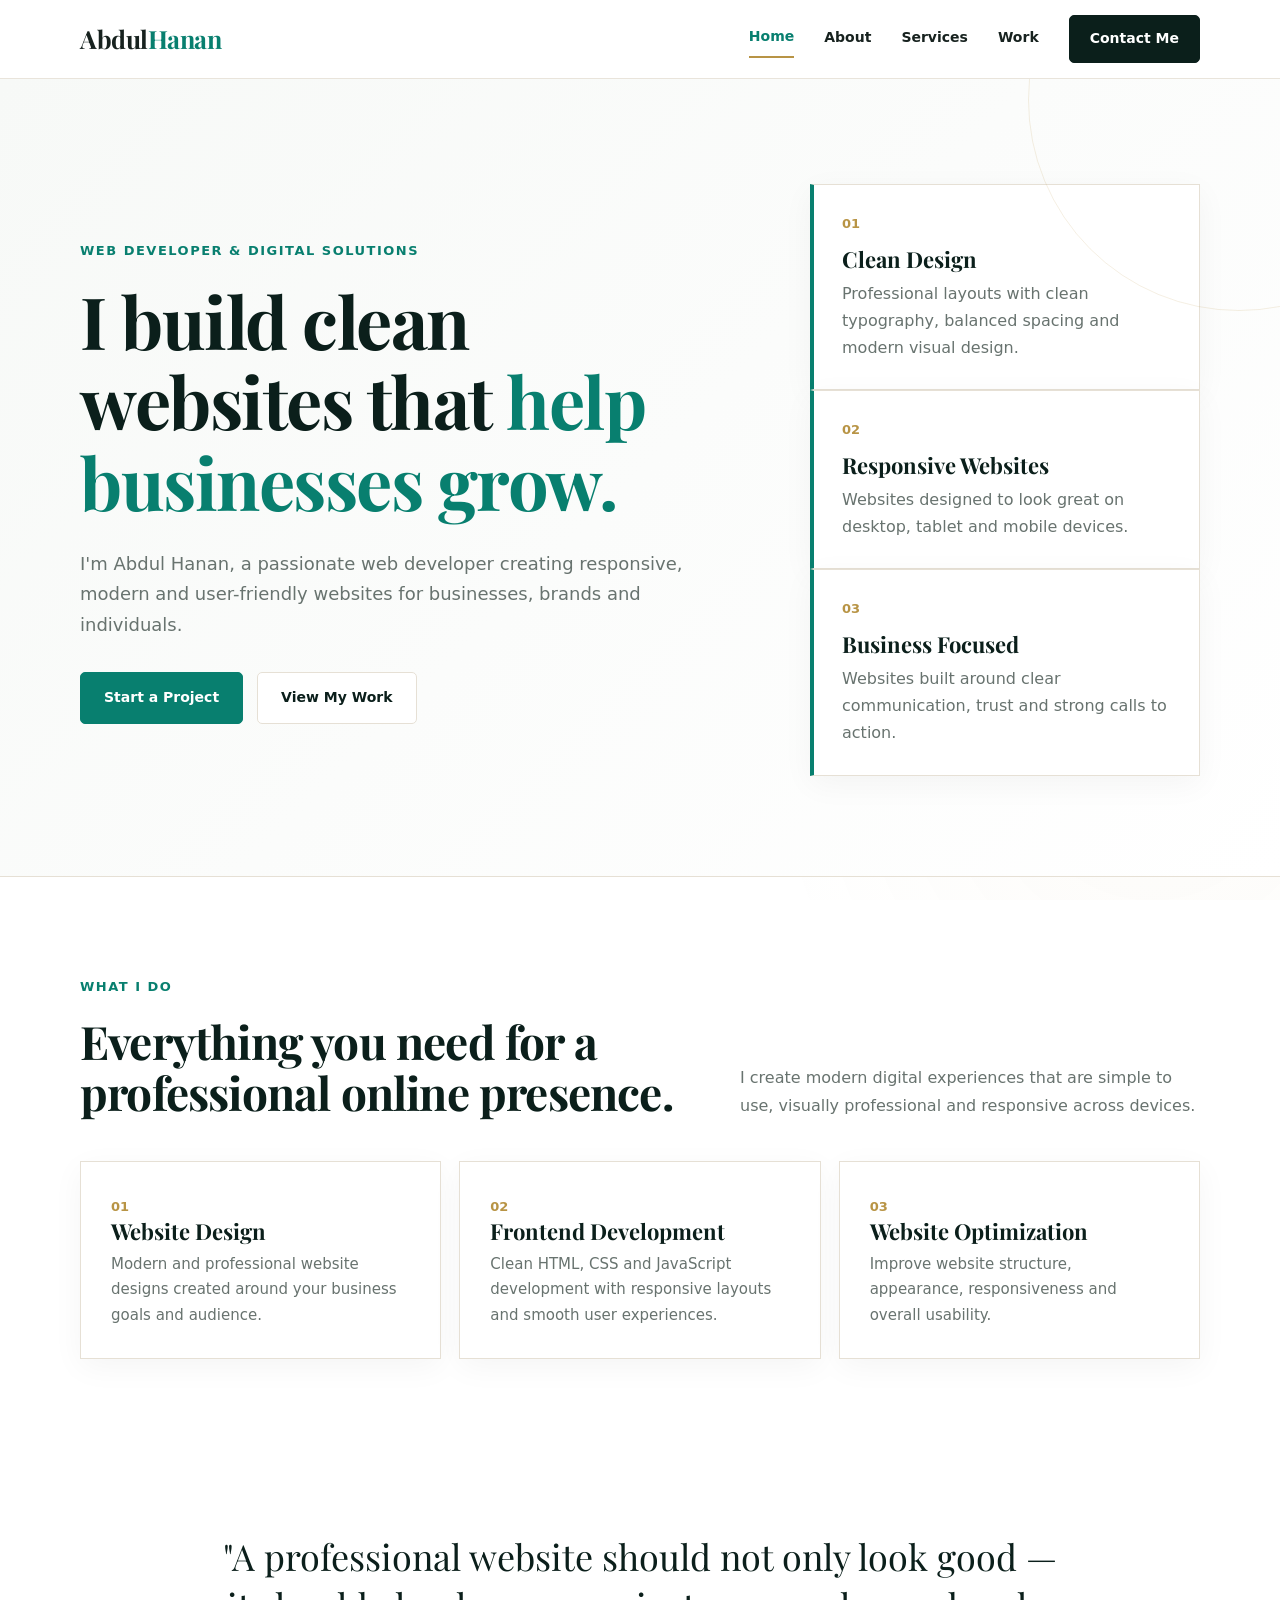
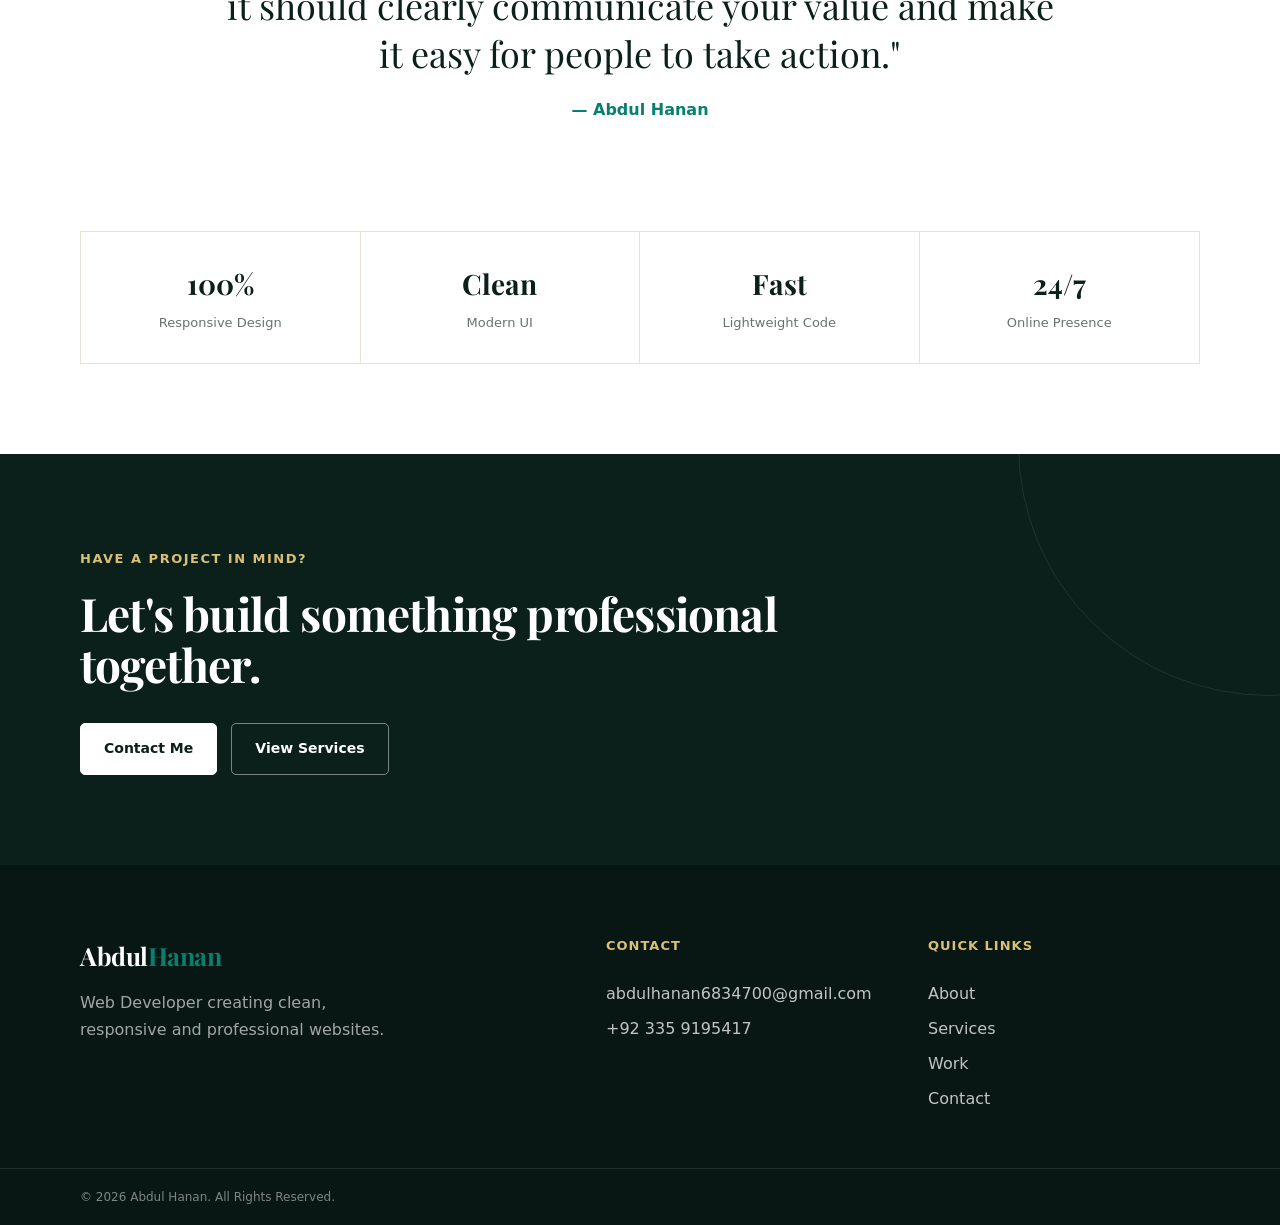
==== commit f298013e: "Update index.html" ====
--- a/index.html
+++ b/index.html
@@ -308,1492 +308,3 @@
 
 </body>
 </html>
-
-
-<!DOCTYPE html>
-<html lang="en">
-
-<head>
-
-    <meta charset="UTF-8">
-
-    <meta name="viewport"
-        content="width=device-width, initial-scale=1.0">
-
-    <link rel="preconnect" href="https://fonts.googleapis.com">
-    <link rel="preconnect" href="https://fonts.gstatic.com" crossorigin>
-    <link href="https://fonts.googleapis.com/css2?family=Inter:wght@400;500;600;700&family=Playfair+Display:wght@600;700&display=swap" rel="stylesheet">
-
-    <title>About | Web Studio</title>
-
-    <meta name="description"
-        content="Learn more about our professional web development and digital solutions.">
-
-    <link rel="stylesheet" href="style.css">
-
-</head>
-
-<body>
-
-<header class="site-header">
-
-    <div class="container nav-container">
-
-        <button class="nav-toggle" id="navToggle">
-            <span></span>
-            <span></span>
-            <span></span>
-        </button>
-
-        <nav class="primary-nav" id="primaryNav">
-
-            <a href="index.html">
-                Home
-            </a>
-
-            <a href="about.html" class="active">
-                About
-            </a>
-
-            <a href="services.html">
-                Services
-            </a>
-
-            <a href="portfolio.html">
-                Work
-            </a>
-
-        </nav>
-
-    </div>
-
-</header>
-
-<main>
-
-<section class="page-hero">
-
-    <div class="container">
-
-        <p class="eyebrow">
-            About Me
-        </p>
-
-        <h1>
-            A developer focused on
-            clean and useful digital experiences.
-        </h1>
-
-        <p>
-            I create modern websites that combine
-            professional design, responsive layouts
-            and straightforward user experiences.
-        </p>
-
-    </div>
-
-</section>
-
-<section class="section">
-
-    <div class="container two-column">
-
-        <div>
-
-            <p class="eyebrow">
-                Who I Am
-            </p>
-
-            <h2>
-                Hello, I'm a Web Developer.
-            </h2>
-
-            <p class="large-text">
-                I'm a motivated Frontend Web Developer
-                passionate about creating responsive,
-                user-friendly and professional websites.
-            </p>
-
-            <p class="large-text">
-                My goal is to help businesses and individuals
-                establish a strong online presence through
-                clean design and reliable web development.
-            </p>
-
-        </div>
-
-        <div class="about-panel">
-
-            <div class="about-row">
-                <span>Role</span>
-                <strong>Web Developer</strong>
-            </div>
-
-        </div>
-
-    </div>
-
-</section>
-
-<section class="section section-alt">
-
-    <div class="container">
-
-        <div class="section-heading">
-
-            <div>
-
-                <p class="eyebrow">
-                    My Approach
-                </p>
-
-                <h2>
-                    Simple process.
-                    Professional results.
-                </h2>
-
-            </div>
-
-            <p>
-                I keep the process straightforward so
-                every project has a clear direction.
-            </p>
-
-        </div>
-
-        <div class="process-grid">
-
-            <div class="process-item">
-                <span>01</span>
-
-                <h3>
-                    Understand
-                </h3>
-
-                <p>
-                    First I understand the business,
-                    audience and purpose of the website.
-                </p>
-            </div>
-
-            <div class="process-item">
-                <span>02</span>
-
-                <h3>
-                    Design
-                </h3>
-
-                <p>
-                    I create a clean visual structure
-                    with clear sections and navigation.
-                </p>
-            </div>
-
-            <div class="process-item">
-                <span>03</span>
-
-                <h3>
-                    Develop
-                </h3>
-
-                <p>
-                    The design is converted into a
-                    responsive working website.
-                </p>
-            </div>
-
-            <div class="process-item">
-                <span>04</span>
-
-                <h3>
-                    Improve
-                </h3>
-
-                <p>
-                    Finally the website is reviewed
-                    and optimized for different devices.
-                </p>
-            </div>
-
-        </div>
-
-    </div>
-
-</section>
-
-<section class="cta-section">
-
-    <div class="container">
-
-        <p class="eyebrow light">
-            Let's Work Together
-        </p>
-
-        <h2>
-            Need a professional website?
-        </h2>
-
-        <a href="contact.html"
-            class="btn btn-light">
-
-            Start a Project
-
-        </a>
-
-    </div>
-
-</section>
-
-</main>
-
-<footer class="footer">
-
-    <div class="container footer-grid">
-
-        <div>
-
-            <span class="footer-logo">
-                Digital Studio
-            </span>
-
-            <p>
-                Clean websites for modern businesses.
-            </p>
-
-        </div>
-
-        <div class="footer-contact">
-
-            <h4>Services</h4>
-
-            <a href="services.html">
-                Website Design
-            </a>
-
-            <a href="services.html">
-                Frontend Development
-            </a>
-
-        </div>
-
-        <div class="footer-links">
-
-            <h4>Pages</h4>
-
-            <a href="index.html">Home</a>
-            <a href="services.html">Services</a>
-            <a href="portfolio.html">Work</a>
-            <a href="contact.html">Contact</a>
-
-        </div>
-
-    </div>
-
-    <div class="footer-bottom">
-
-        <div class="container">
-            © 2026. All Rights Reserved.
-        </div>
-
-    </div>
-
-</footer>
-
-<script src="script.js"></script>
-
-</body>
-</html>
-
-
-<!DOCTYPE html>
-<html lang="en">
-
-<head>
-
-    <meta charset="UTF-8">
-
-    <meta name="viewport"
-        content="width=device-width, initial-scale=1.0">
-
-    <link rel="preconnect" href="https://fonts.googleapis.com">
-    <link rel="preconnect" href="https://fonts.gstatic.com" crossorigin>
-    <link href="https://fonts.googleapis.com/css2?family=Inter:wght@400;500;600;700&family=Playfair+Display:wght@600;700&display=swap" rel="stylesheet">
-
-    <title>Services | Web Studio</title>
-
-    <meta name="description"
-        content="Professional web design, frontend development and website optimization services.">
-
-    <link rel="stylesheet" href="style.css">
-
-</head>
-
-<body>
-
-<header class="site-header">
-
-    <div class="container nav-container">
-
-        <button class="nav-toggle" id="navToggle">
-            <span></span>
-            <span></span>
-            <span></span>
-        </button>
-
-        <nav class="primary-nav" id="primaryNav">
-
-            <a href="index.html">
-                Home
-            </a>
-
-            <a href="about.html">
-                About
-            </a>
-
-            <a href="services.html" class="active">
-                Services
-            </a>
-
-            <a href="portfolio.html">
-                Work
-            </a>
-
-        </nav>
-
-    </div>
-
-</header>
-
-<main>
-
-<section class="page-hero">
-
-    <div class="container">
-
-        <p class="eyebrow">
-            Services
-        </p>
-
-        <h1>
-            Digital solutions designed
-            around your goals.
-        </h1>
-
-        <p>
-            From a simple business website to a
-            complete professional online presence.
-        </p>
-
-    </div>
-
-</section>
-
-<section class="section">
-
-    <div class="container">
-
-        <div class="service-list">
-
-            <article class="service-row">
-
-                <div class="service-index">
-                    01
-                </div>
-
-                <div>
-
-                    <h2>
-                        Website Design
-                    </h2>
-
-                    <p>
-                        Professional website layouts
-                        with clean typography, balanced
-                        spacing and modern visual hierarchy.
-                    </p>
-
-                </div>
-
-                <div class="service-features">
-
-                    <span>
-                        Responsive Layout
-                    </span>
-
-                    <span>
-                        Modern UI
-                    </span>
-
-                    <span>
-                        Clean Typography
-                    </span>
-
-                </div>
-
-            </article>
-
-            <article class="service-row">
-
-                <div class="service-index">
-                    02
-                </div>
-
-                <div>
-
-                    <h2>
-                        Frontend Development
-                    </h2>
-
-                    <p>
-                        Converting designs into fast,
-                        responsive and functional websites
-                        using modern frontend technologies.
-                    </p>
-
-                </div>
-
-                <div class="service-features">
-
-                    <span>
-                        HTML
-                    </span>
-
-                    <span>
-                        CSS
-                    </span>
-
-                    <span>
-                        JavaScript
-                    </span>
-
-                </div>
-
-            </article>
-
-            <article class="service-row">
-
-                <div class="service-index">
-                    03
-                </div>
-
-                <div>
-
-                    <h2>
-                        Business Websites
-                    </h2>
-
-                    <p>
-                        Professional websites for small
-                        businesses, freelancers, educators
-                        and personal brands.
-                    </p>
-
-                </div>
-
-                <div class="service-features">
-
-                    <span>
-                        Business Pages
-                    </span>
-
-                    <span>
-                        Contact Forms
-                    </span>
-
-                    <span>
-                        CTA Sections
-                    </span>
-
-                </div>
-
-            </article>
-
-            <article class="service-row">
-
-                <div class="service-index">
-                    04
-                </div>
-
-                <div>
-
-                    <h2>
-                        Website Optimization
-                    </h2>
-
-                    <p>
-                        Improve the structure, readability,
-                        responsiveness and usability of
-                        an existing website.
-                    </p>
-
-                </div>
-
-                <div class="service-features">
-
-                    <span>
-                        Mobile Optimization
-                    </span>
-
-                    <span>
-                        UI Improvements
-                    </span>
-
-                    <span>
-                        Clean Code
-                    </span>
-
-                </div>
-
-            </article>
-
-        </div>
-
-    </div>
-
-</section>
-
-<section class="section section-alt">
-
-    <div class="container">
-
-        <div class="section-heading">
-
-            <div>
-
-                <p class="eyebrow">
-                    What's Included
-                </p>
-
-                <h2>
-                    Professional from
-                    start to finish.
-                </h2>
-
-            </div>
-
-        </div>
-
-        <div class="cards-grid">
-
-            <div class="service-card">
-
-                <span class="service-number">
-                    01
-                </span>
-
-                <h3>
-                    Mobile Friendly
-                </h3>
-
-                <p>
-                    Your website will adapt to
-                    different screen sizes.
-                </p>
-
-            </div>
-
-            <div class="service-card">
-
-                <span class="service-number">
-                    02
-                </span>
-
-                <h3>
-                    Clean Code
-                </h3>
-
-                <p>
-                    Structured and readable code
-                    makes the website easier to maintain.
-                </p>
-
-            </div>
-
-            <div class="service-card">
-
-                <span class="service-number">
-                    03
-                </span>
-
-                <h3>
-                    Clear Navigation
-                </h3>
-
-                <p>
-                    Visitors can easily find the
-                    information they need.
-                </p>
-
-            </div>
-
-        </div>
-
-    </div>
-
-</section>
-
-<section class="cta-section">
-
-    <div class="container">
-
-        <p class="eyebrow light">
-            Start Your Project
-        </p>
-
-        <h2>
-            Tell me what you need.
-        </h2>
-
-        <a href="contact.html"
-            class="btn btn-light">
-
-            Contact Me
-
-        </a>
-
-    </div>
-
-</section>
-
-</main>
-
-<footer class="footer">
-
-    <div class="container footer-grid">
-
-        <div>
-
-            <span class="footer-logo">
-                Digital Studio
-            </span>
-
-            <p>
-                Web development and digital solutions.
-            </p>
-
-        </div>
-
-        <div class="footer-contact">
-
-            <h4>Services</h4>
-
-            <a href="services.html">
-                Website Design
-            </a>
-
-            <a href="services.html">
-                Frontend Development
-            </a>
-
-        </div>
-
-        <div class="footer-links">
-
-            <h4>Pages</h4>
-
-            <a href="index.html">Home</a>
-            <a href="about.html">About</a>
-            <a href="portfolio.html">Work</a>
-            <a href="contact.html">Contact</a>
-
-        </div>
-
-    </div>
-
-    <div class="footer-bottom">
-
-        <div class="container">
-            © 2026. All Rights Reserved.
-        </div>
-
-    </div>
-
-</footer>
-
-<script src="script.js"></script>
-
-</body>
-</html>
-
-<!DOCTYPE html>
-<html lang="en">
-<head>
-    <meta charset="UTF-8">
-    <meta name="viewport" content="width=device-width, initial-scale=1.0">
-
-    <title>Portfolio | Abdul Hanan</title>
-
-    <style>
-        * {
-            margin: 0;
-            padding: 0;
-            box-sizing: border-box;
-            scroll-behavior: smooth;
-        }
-
-        body {
-            font-family: Arial, sans-serif;
-            background: #070707;
-            color: #fff;
-            line-height: 1.7;
-        }
-
-        /* ================= HEADER ================= */
-
-        header {
-            position: sticky;
-            top: 0;
-            z-index: 1000;
-            display: flex;
-            justify-content: space-between;
-            align-items: center;
-            padding: 18px 8%;
-            background: rgba(7, 7, 7, 0.96);
-            border-bottom: 1px solid #222;
-            backdrop-filter: blur(12px);
-        }
-
-        .logo {
-            color: #fff;
-            text-decoration: none;
-            font-size: 1.4rem;
-            font-weight: 800;
-        }
-
-        .logo span {
-            color: #d4af37;
-        }
-
-        nav {
-            display: flex;
-            gap: 25px;
-            flex-wrap: wrap;
-        }
-
-        nav a {
-            color: #aaa;
-            text-decoration: none;
-            font-weight: 600;
-            transition: 0.3s;
-        }
-
-        nav a:hover {
-            color: #d4af37;
-        }
-
-        /* ================= PAGE HEADER ================= */
-
-        .page-head {
-            text-align: center;
-            padding: 100px 8% 70px;
-            background:
-                radial-gradient(
-                    circle at center,
-                    rgba(212, 175, 55, 0.14),
-                    transparent 45%
-                );
-        }
-
-        .badge {
-            display: inline-block;
-            padding: 7px 17px;
-            border: 1px solid rgba(212, 175, 55, 0.5);
-            border-radius: 30px;
-            color: #d4af37;
-            background: rgba(212, 175, 55, 0.08);
-            font-weight: 700;
-            margin-bottom: 18px;
-        }
-
-        .page-head h1 {
-            font-size: clamp(2.5rem, 6vw, 4.2rem);
-            line-height: 1.15;
-            margin-bottom: 15px;
-        }
-
-        .page-head h1 span {
-            color: #d4af37;
-        }
-
-        .page-head p {
-            color: #aaa;
-            font-size: 1.05rem;
-        }
-
-        /* ================= PORTFOLIO ================= */
-
-        .portfolio {
-            padding: 80px 8%;
-        }
-
-        .portfolio-container {
-            max-width: 1150px;
-            margin: auto;
-            display: grid;
-            grid-template-columns: repeat(
-                auto-fit,
-                minmax(260px, 1fr)
-            );
-            gap: 25px;
-        }
-
-        /* ================= PROJECT CARD ================= */
-
-        .project-card {
-            background: #121212;
-            border: 1px solid #262626;
-            border-radius: 18px;
-            padding: 30px;
-            min-height: 300px;
-
-            display: flex;
-            flex-direction: column;
-            justify-content: space-between;
-
-            transition: all 0.35s ease;
-        }
-
-        .project-card:hover {
-            transform: translateY(-10px);
-            border-color: #d4af37;
-
-            box-shadow:
-                0 15px 40px rgba(0, 0, 0, 0.5),
-                0 0 25px rgba(212, 175, 55, 0.12);
-        }
-
-        /* ================= PROJECT ICON ================= */
-
-        .project-icon {
-            width: 65px;
-            height: 65px;
-
-            display: flex;
-            align-items: center;
-            justify-content: center;
-
-            border-radius: 15px;
-
-            background: rgba(212, 175, 55, 0.1);
-            border: 1px solid rgba(212, 175, 55, 0.3);
-
-            font-size: 30px;
-            margin-bottom: 20px;
-        }
-
-        .project-card h2 {
-            font-size: 1.35rem;
-            margin-bottom: 12px;
-        }
-
-        .project-card p {
-            color: #999;
-            font-size: 0.95rem;
-            margin-bottom: 25px;
-        }
-
-        /* ================= BUTTON ================= */
-
-        .project-btn {
-            display: inline-block;
-            width: fit-content;
-
-            padding: 11px 22px;
-
-            border-radius: 9px;
-
-            background: linear-gradient(
-                135deg,
-                #d4af37,
-                #aa7c11
-            );
-
-            color: #070707;
-
-            text-decoration: none;
-            font-weight: 800;
-
-            transition: 0.3s;
-        }
-
-        .project-btn:hover {
-            transform: translateY(-3px);
-
-            box-shadow:
-                0 8px 20px rgba(212, 175, 55, 0.3);
-        }
-
-        /* ================= CTA ================= */
-
-        .cta {
-            text-align: center;
-            padding: 80px 8%;
-
-            background:
-                linear-gradient(
-                    135deg,
-                    #17130a,
-                    #090909
-                );
-
-            border-top: 1px solid #222;
-        }
-
-        .cta h2 {
-            font-size: 2.2rem;
-            margin-bottom: 10px;
-        }
-
-        .cta h2 span {
-            color: #d4af37;
-        }
-
-        .cta p {
-            color: #aaa;
-            margin-bottom: 25px;
-        }
-
-        .whatsapp-btn {
-            display: inline-block;
-            padding: 13px 25px;
-
-            background: #d4af37;
-            color: #070707;
-
-            text-decoration: none;
-            font-weight: 800;
-
-            border-radius: 10px;
-
-            transition: 0.3s;
-        }
-
-        .whatsapp-btn:hover {
-            transform: translateY(-3px);
-            box-shadow: 0 10px 25px rgba(212, 175, 55, 0.3);
-        }
-
-        /* ================= FOOTER ================= */
-
-        footer {
-            text-align: center;
-            padding: 25px;
-
-            background: #040404;
-            border-top: 1px solid #222;
-
-            color: #777;
-        }
-
-        /* ================= MOBILE ================= */
-
-        @media (max-width: 700px) {
-
-            header {
-                flex-direction: column;
-                gap: 12px;
-                padding: 15px 5%;
-            }
-
-            nav {
-                justify-content: center;
-                gap: 15px;
-            }
-
-            nav a {
-                font-size: 0.9rem;
-            }
-
-            .page-head {
-                padding: 75px 6% 50px;
-            }
-
-            .portfolio {
-                padding: 60px 6%;
-            }
-
-            .project-card {
-                min-height: 270px;
-            }
-        }
-    </style>
-</head>
-
-<body>
-
-    <!-- ================= HEADER ================= -->
-
-    <header>
-
-        <a href="index.html" class="logo">
-            Abdul <span>Hanan</span>
-        </a>
-
-        <nav>
-            <a href="index.html">Home</a>
-            <a href="about.html">About</a>
-            <a href="services.html">Services</a>
-            <a href="portfolio.html">Portfolio</a>
-            <a href="contact.html">Contact</a>
-        </nav>
-
-    </header>
-
-
-    <!-- ================= PAGE TITLE ================= -->
-
-    <section class="page-head">
-
-        <span class="badge">
-            My Work
-        </span>
-
-        <h1>
-            Live <span>Projects</span>
-        </h1>
-
-        <p>
-            Explore my professional websites and live projects.
-        </p>
-
-    </section>
-
-
-    <!-- ================= PORTFOLIO ================= -->
-
-    <section class="portfolio">
-
-        <div class="portfolio-container">
-
-
-            <!-- PROJECT 1 -->
-
-            <div class="project-card">
-
-                <div>
-
-                    <div class="project-icon">
-                        ☕
-                    </div>
-
-                    <h2>
-                        Rizvi Cafe
-                    </h2>
-
-                    <p>
-                        A modern and responsive cafe website
-                        featuring attractive sections,
-                        interactive menu structure and
-                        professional design.
-                    </p>
-
-                </div>
-
-                <a
-                    href="https://imranashraf7658.github.io/Rizvicafe/"
-                    target="_blank"
-                    class="project-btn"
-                >
-                    View Live Website →
-                </a>
-
-            </div>
-
-
-            <!-- PROJECT 2 -->
-
-            <div class="project-card">
-
-                <div>
-
-                    <div class="project-icon">
-                        📚
-                    </div>
-
-                    <h2>
-                        Online Academy
-                    </h2>
-
-                    <p>
-                        Professional online academy website
-                        designed for educational courses,
-                        learners and smooth navigation.
-                    </p>
-
-                </div>
-
-                <a
-                    href="https://abdulhanan6834700-coder.github.io/academy/"
-                    target="_blank"
-                    class="project-btn"
-                >
-                    View Live Website →
-                </a>
-
-            </div>
-
-
-            <!-- PROJECT 3 -->
-
-            <div class="project-card">
-
-                <div>
-
-                    <div class="project-icon">
-                        📖
-                    </div>
-
-                    <h2>
-                        Imran Ashraf Quran Academy
-                    </h2>
-
-                    <p>
-                        A responsive Quran and Islamic
-                        academy platform with a clean,
-                        professional and learning-focused
-                        interface.
-                    </p>
-
-                </div>
-
-                <a
-                    href="https://imranashraf7658.github.io/imranashrafaccademy/"
-                    target="_blank"
-                    class="project-btn"
-                >
-                    View Live Website →
-                </a>
-
-            </div>
-
-
-            <!-- PROJECT 4 -->
-
-            <div class="project-card">
-
-                <div>
-
-                    <div class="project-icon">
-                        🌟
-                    </div>
-
-                    <h2>
-                        Fatima Islamic Academy
-                    </h2>
-
-                    <p>
-                        A professional online Quran academy
-                        website providing a modern platform
-                        for students and global learners.
-                    </p>
-
-                </div>
-
-                <a
-                    href="https://fatimaislamicacademy.com/"
-                    target="_blank"
-                    class="project-btn"
-                >
-                    View Live Website →
-                </a>
-
-            </div>
-
-
-        </div>
-
-    </section>
-
-
-    <!-- ================= CTA ================= -->
-
-    <section class="cta">
-
-        <h2>
-            Have a <span>Website Idea?</span>
-        </h2>
-
-        <p>
-            Let's turn your idea into a professional
-            online presence.
-        </p>
-
-        <a
-            href="https://wa.me/923359195417"
-            target="_blank"
-            class="whatsapp-btn"
-        >
-            Contact Me on WhatsApp
-        </a>
-
-    </section>
-
-
-    <!-- ================= FOOTER ================= -->
-
-    <footer>
-
-        © 2026 Abdul Hanan.
-        All Rights Reserved.
-
-    </footer>
-
-</body>
-</html>
-
-<!DOCTYPE html>
-<html lang="en">
-
-<head>
-
-    <meta charset="UTF-8">
-
-    <meta name="viewport"
-        content="width=device-width, initial-scale=1.0">
-
-    <link rel="preconnect" href="https://fonts.googleapis.com">
-    <link rel="preconnect" href="https://fonts.gstatic.com" crossorigin>
-    <link href="https://fonts.googleapis.com/css2?family=Inter:wght@400;500;600;700&family=Playfair+Display:wght@600;700&display=swap" rel="stylesheet">
-
-    <title>Contact | Web Studio</title>
-
-    <meta name="description"
-        content="Contact us for professional website design and development projects.">
-
-    <link rel="stylesheet" href="style.css">
-
-</head>
-
-<body>
-
-<header class="site-header">
-
-    <div class="container nav-container">
-
-        <button class="nav-toggle" id="navToggle">
-            <span></span>
-            <span></span>
-            <span></span>
-        </button>
-
-        <nav class="primary-nav" id="primaryNav">
-
-            <a href="index.html">
-                Home
-            </a>
-
-            <a href="about.html">
-                About
-            </a>
-
-            <a href="services.html">
-                Services
-            </a>
-
-            <a href="portfolio.html">
-                Work
-            </a>
-
-        </nav>
-
-    </div>
-
-</header>
-
-<main>
-
-<section class="page-hero">
-
-    <div class="container">
-
-        <p class="eyebrow">
-            Contact
-        </p>
-
-        <h1>
-            Have a project in mind?
-            Let's talk.
-        </h1>
-
-        <p>
-            Tell me a little about your project
-            and I'll get back to you.
-        </p>
-
-    </div>
-
-</section>
-
-<section class="section contact-section">
-
-    <div class="container contact-grid">
-
-        <div>
-
-            <p class="eyebrow">
-                Send an Enquiry
-            </p>
-
-            <h2>
-                Let's discuss your project.
-            </h2>
-
-            <form id="contactForm"
-                class="contact-form">
-
-                <div class="form-group">
-
-                    <label for="name">
-                        Full Name
-                    </label>
-
-                    <input
-                        type="text"
-                        id="name"
-                        name="name"
-                        placeholder="Your name"
-                        required>
-
-                </div>
-
-                <div class="form-group">
-
-                    <label for="email">
-                        Email Address
-                    </label>
-
-                    <input
-                        type="email"
-                        id="email"
-                        name="email"
-                        placeholder="Your email"
-                        required>
-
-                </div>
-
-                <div class="form-group">
-
-                    <label for="service">
-                        Service
-                    </label>
-
-                    <select id="service"
-                        name="service">
-
-                        <option>
-                            Website Design
-                        </option>
-
-                        <option>
-                            Frontend Development
-                        </option>
-
-                        <option>
-                            Business Website
-                        </option>
-
-                        <option>
-                            Website Optimization
-                        </option>
-
-                        <option>
-                            Other
-                        </option>
-
-                    </select>
-
-                </div>
-
-                <div class="form-group">
-
-                    <label for="message">
-                        Project Details
-                    </label>
-
-                    <textarea
-                        id="message"
-                        name="message"
-                        placeholder="Tell me about your project..."
-                        required></textarea>
-
-                </div>
-
-                <button
-                    type="submit"
-                    class="btn btn-primary">
-
-                    Send Enquiry
-
-                </button>
-
-                <p id="formMessage"
-                    class="form-message">
-                </p>
-
-            </form>
-
-        </div>
-
-    </div>
-
-</section>
-
-</main>
-
-<footer class="footer">
-
-    <div class="container footer-grid">
-
-        <div>
-
-            <span class="footer-logo">
-                Digital Studio
-            </span>
-
-            <p>
-                Web Developer & Digital Solutions.
-            </p>
-
-        </div>
-
-        <div class="footer-contact">
-
-            <h4>Services</h4>
-
-            <a href="services.html">
-                Website Design
-            </a>
-
-            <a href="services.html">
-                Development
-            </a>
-
-        </div>
-
-        <div class="footer-links">
-
-            <h4>Pages</h4>
-
-            <a href="index.html">Home</a>
-            <a href="about.html">About</a>
-            <a href="services.html">Services</a>
-            <a href="portfolio.html">Work</a>
-
-        </div>
-
-    </div>
-
-    <div class="footer-bottom">
-
-        <div class="container">
-            © 2026. All Rights Reserved.
-        </div>
-
-    </div>
-
-</footer>
-
-<script src="script.js"></script>
-
-</body>
-</html>
